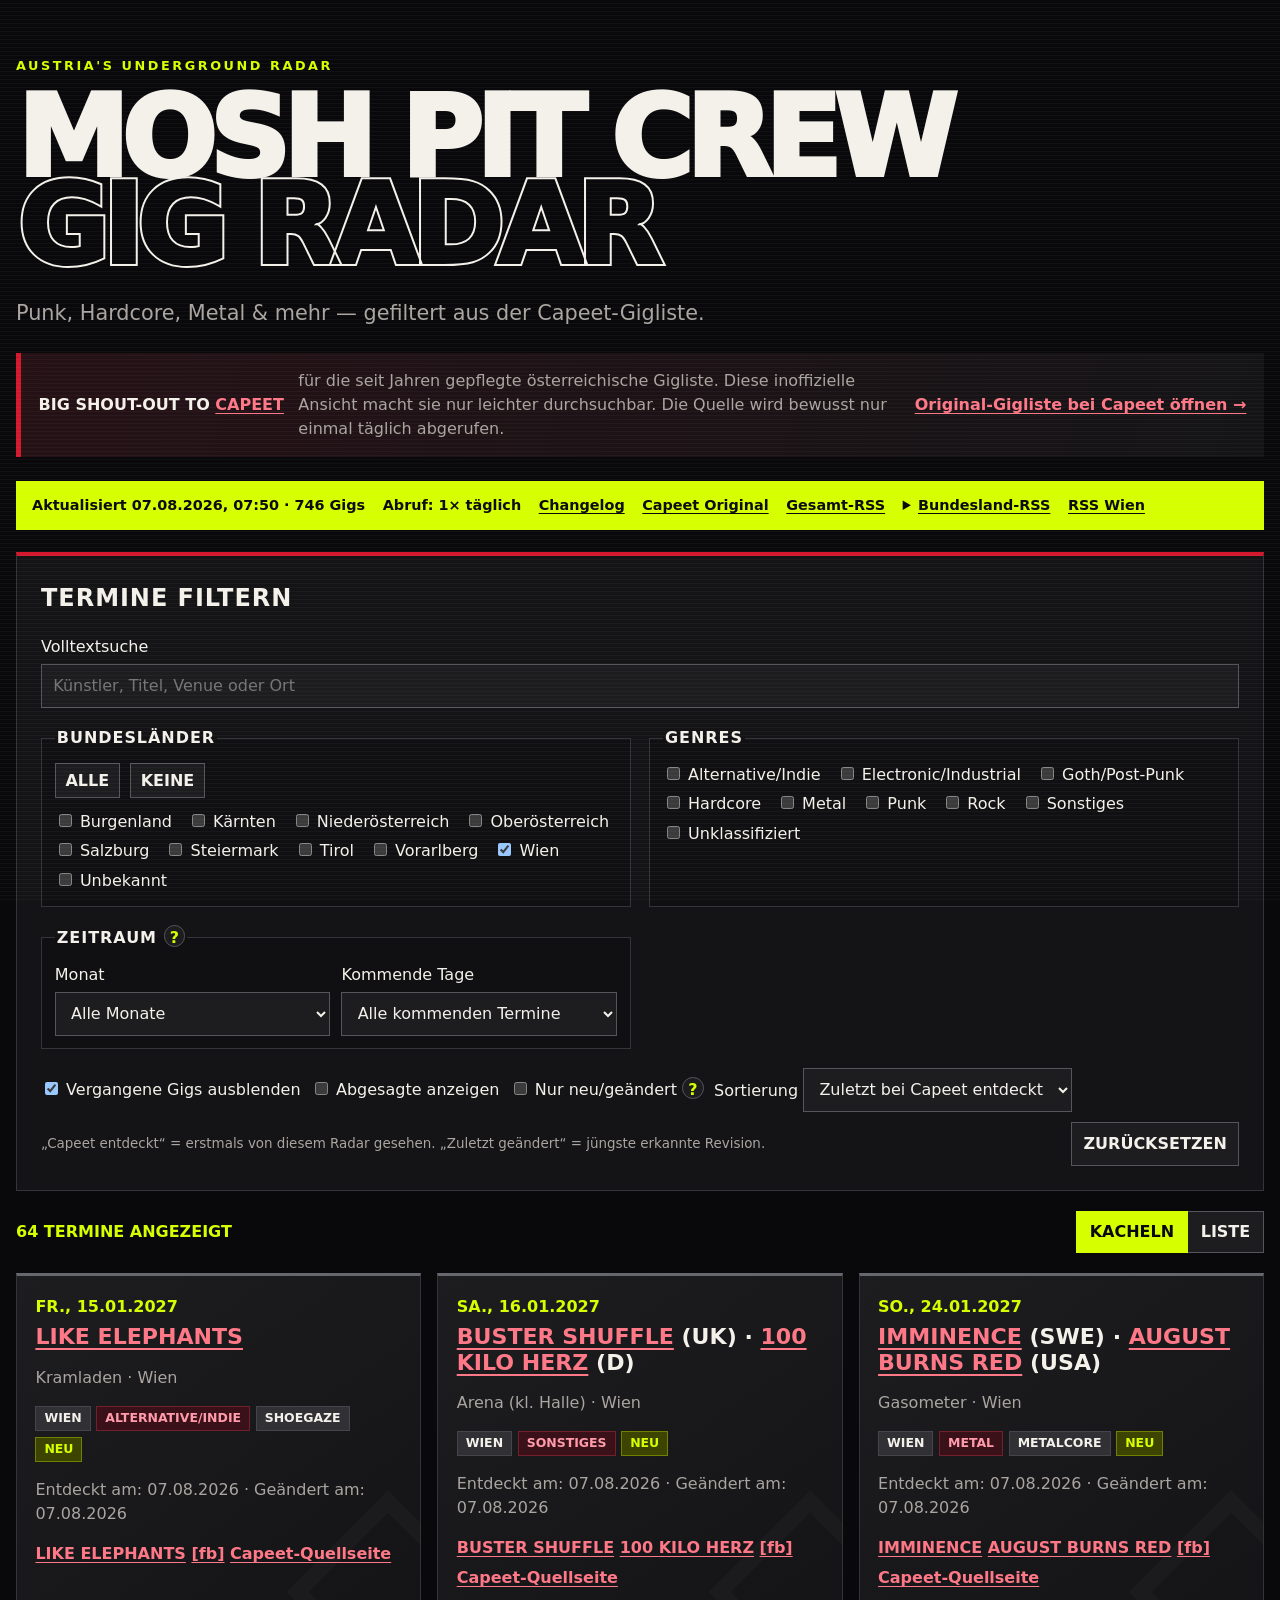
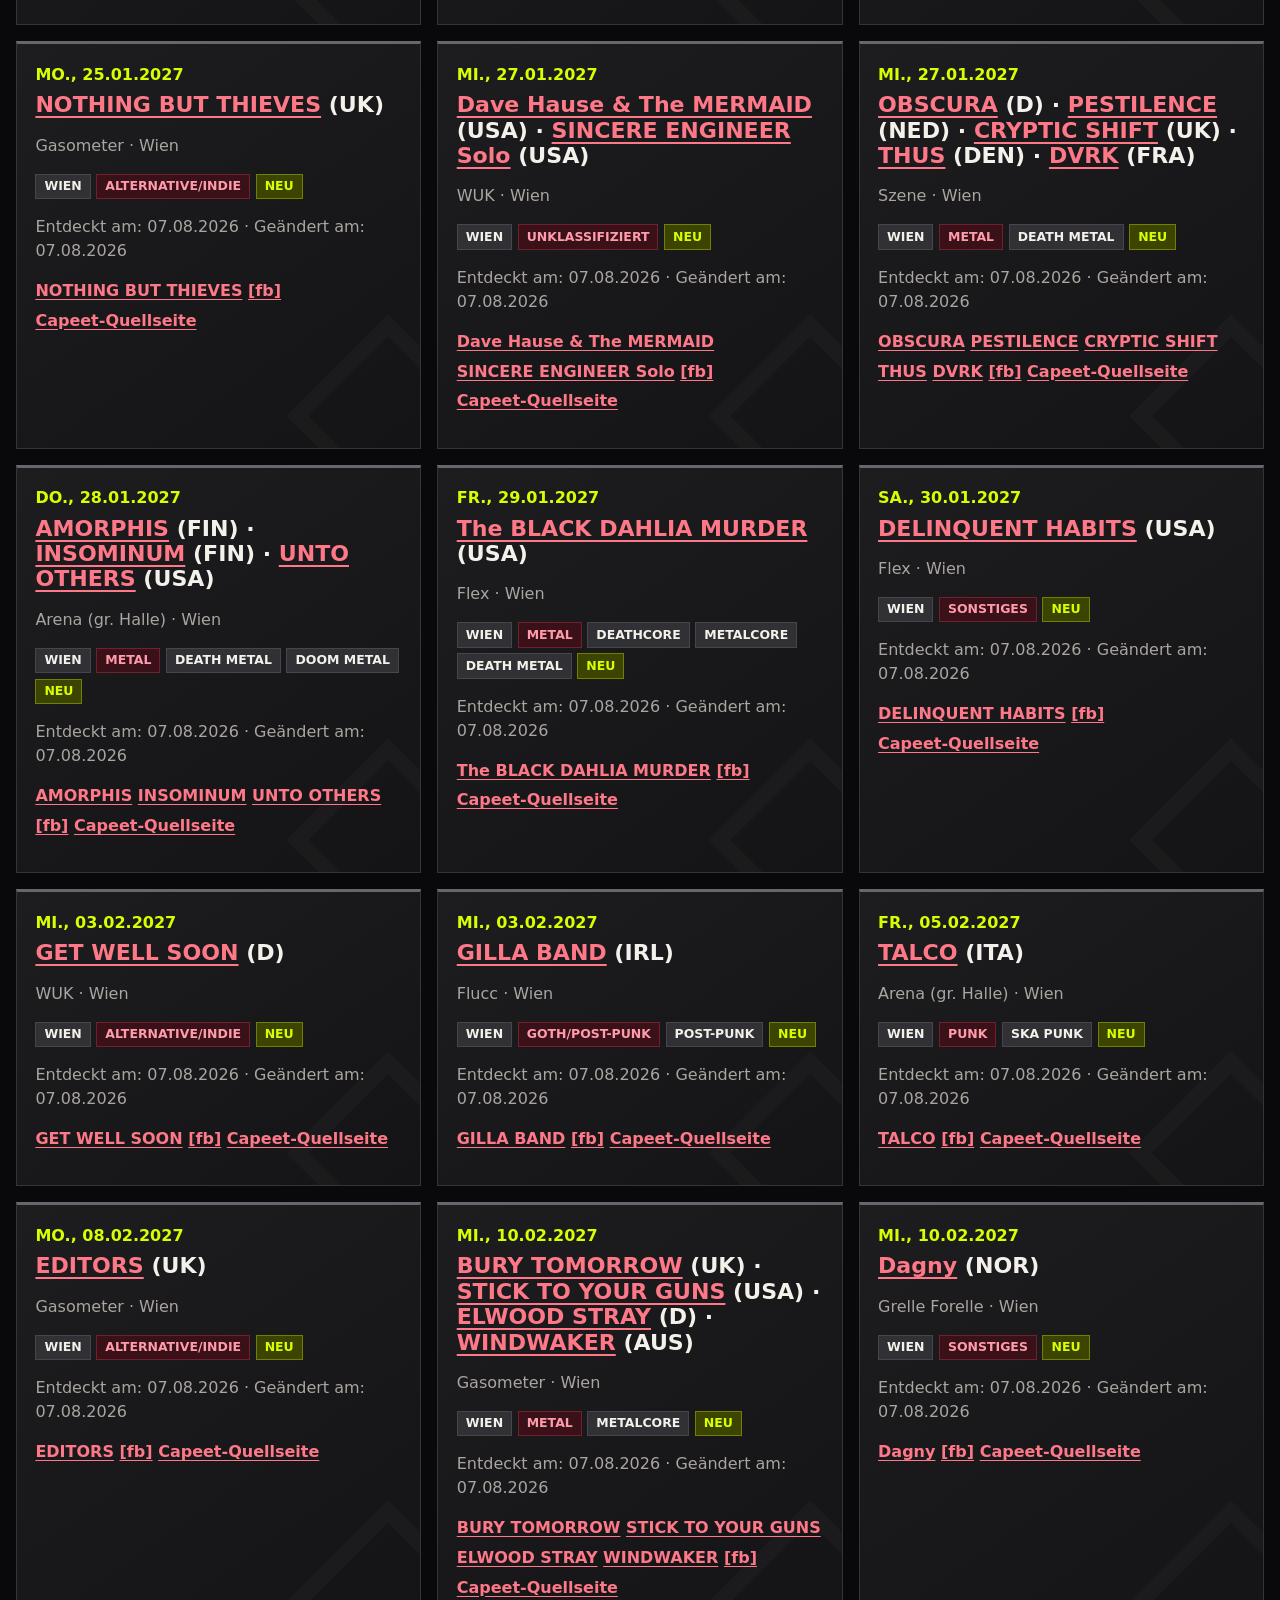
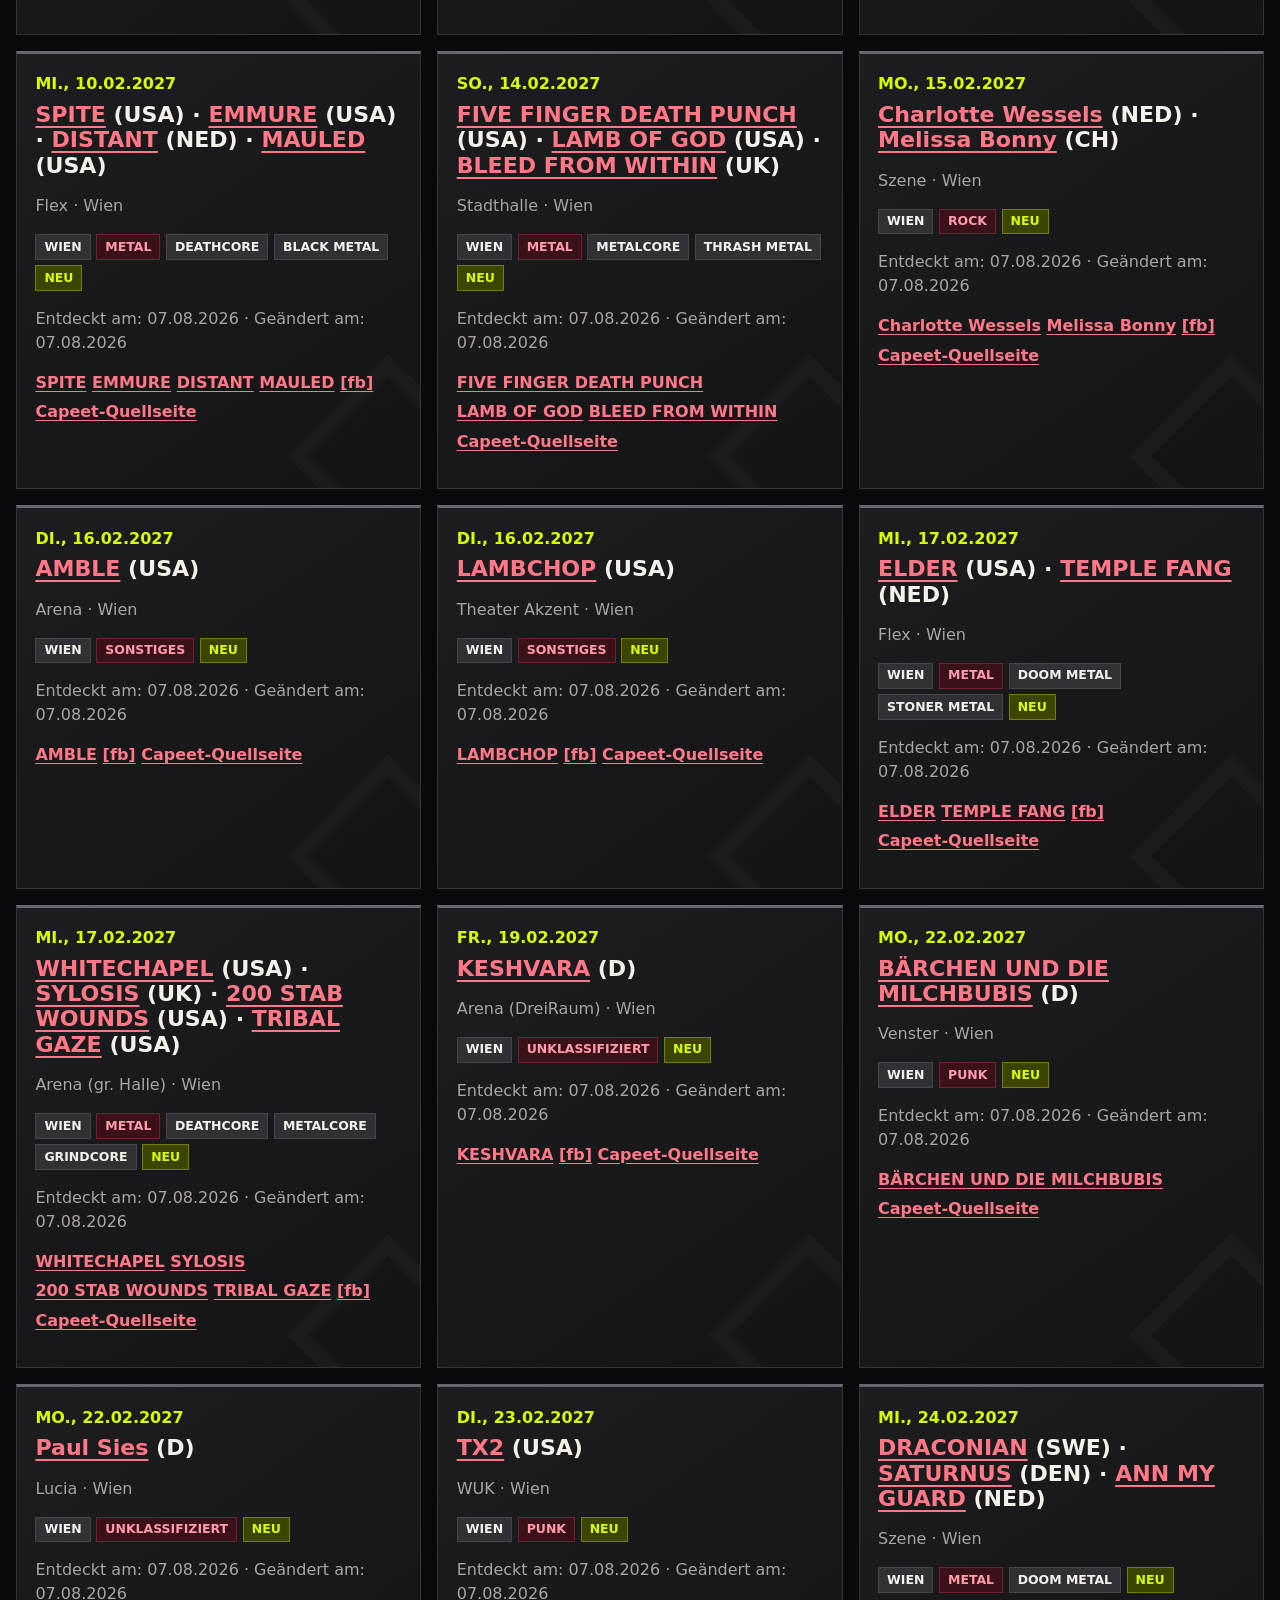
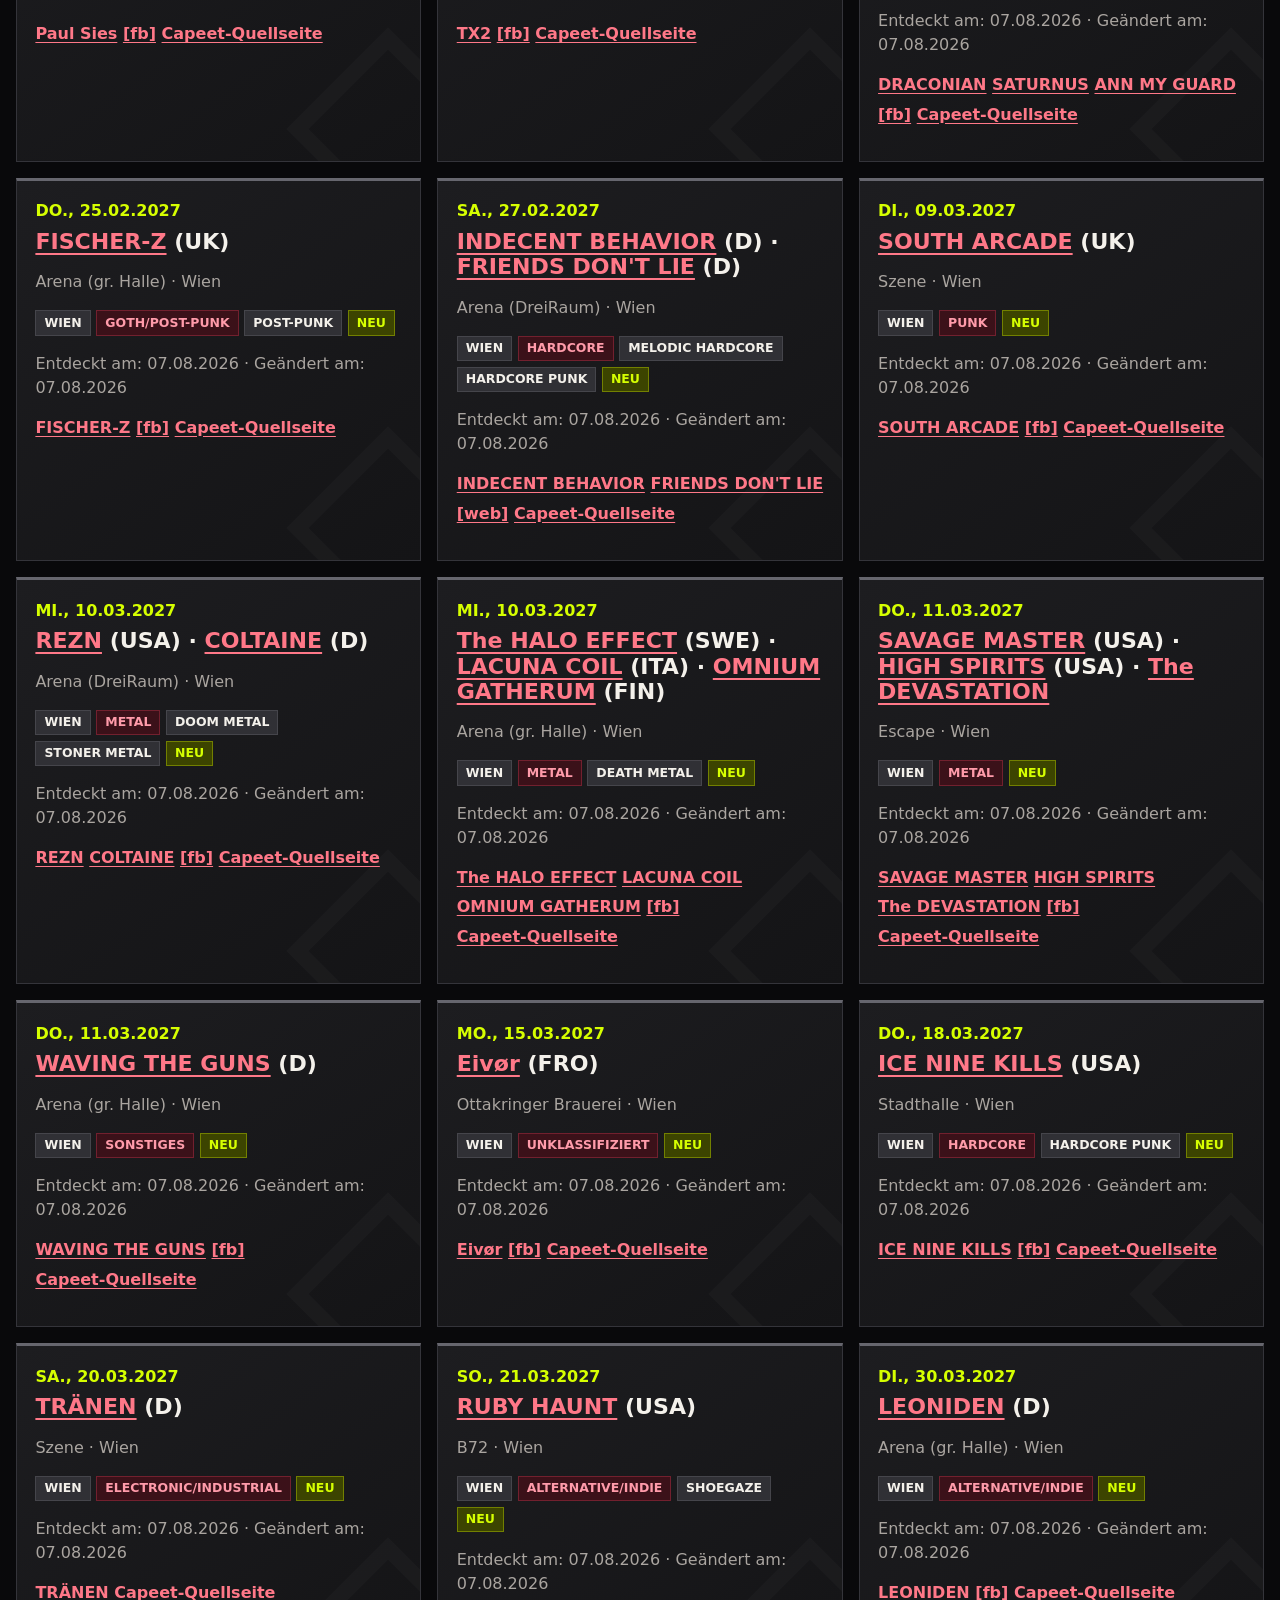
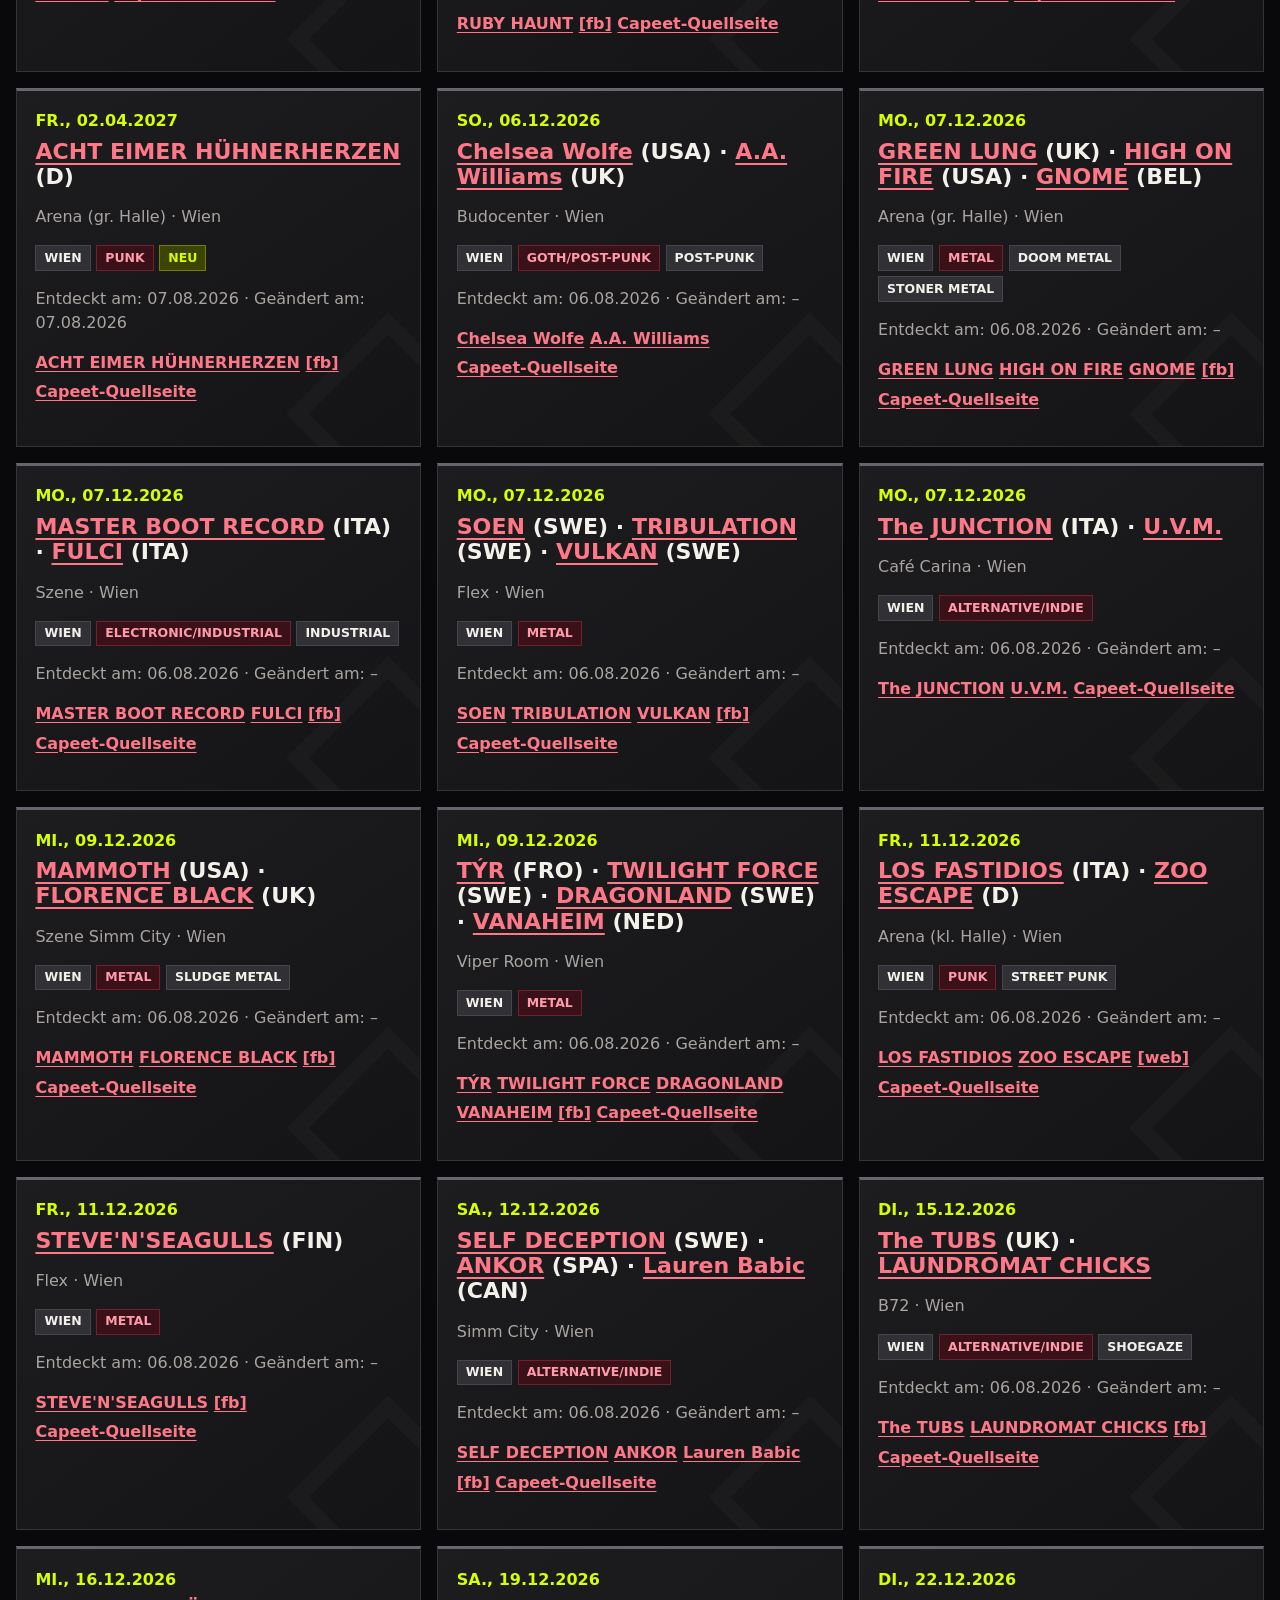
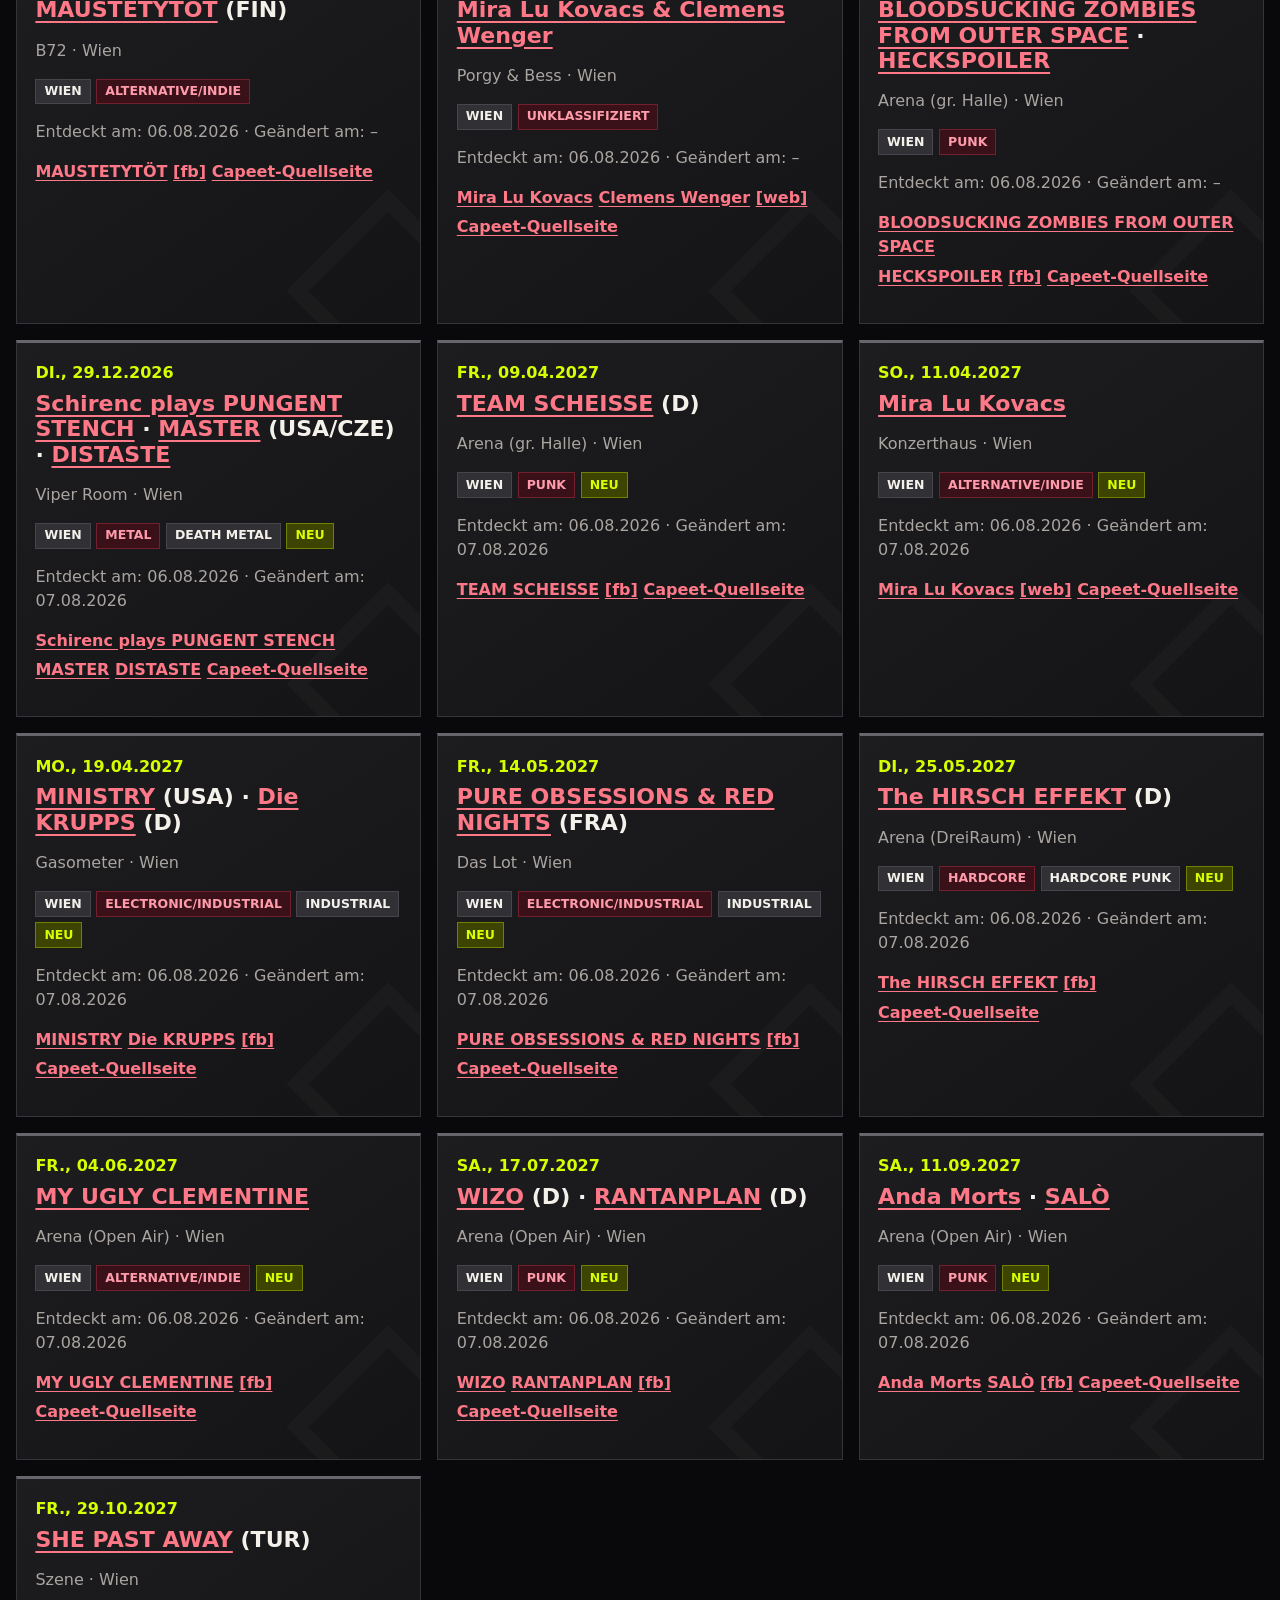
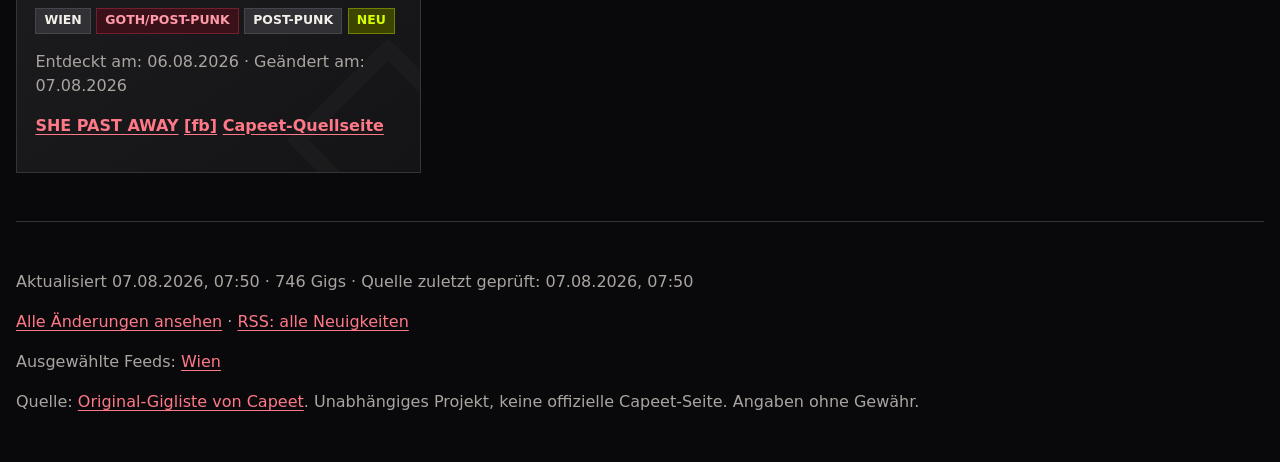
==== docs/index.html @ d4304c53 "fix: keep state RSS feeds visible" ====
<!doctype html>
<html lang="de"><head><meta charset="utf-8"><meta name="viewport" content="width=device-width,initial-scale=1">
<meta name="description" content="Aktuelle Capeet-Konzerte in Österreich, unabhängig aufbereitet und filterbar.">
<title>Mosh Pit Crew Gig Radar</title>
<link rel="alternate" type="application/rss+xml" title="Alle Neuigkeiten" href="feed.xml">
<link rel="stylesheet" href="assets/styles.css"><script src="assets/app.js" defer></script></head>
<body><a class="skip" href="#results">Zu den Ergebnissen</a>
<header class="hero"><p class="eyebrow">Austria's underground radar</p><h1>Mosh Pit Crew<br><span>Gig Radar</span></h1><p class="subtitle">Punk, Hardcore, Metal &amp; mehr — gefiltert aus der Capeet-Gigliste.</p>
<aside class="capeet-shout" aria-label="Danke an Capeet"><strong>Big shout-out to <a href="https://www.capeet.com/gigs_list.html" rel="noopener noreferrer">Capeet</a></strong><span>für die seit Jahren gepflegte österreichische Gigliste. Diese inoffizielle Ansicht macht sie nur leichter durchsuchbar. Die Quelle wird bewusst nur einmal täglich abgerufen.</span><a class="capeet-cta" href="https://www.capeet.com/gigs_list.html" rel="noopener noreferrer">Original-Gigliste bei Capeet öffnen →</a></aside>
<nav class="status-bar" aria-label="Datenstand und Feeds"><span id="header-metadata">Datenstand wird geladen …</span><span title="Die öffentliche Capeet-Seite wird einmal pro Tag abgefragt; zwischendurch bleibt der zuletzt erfolgreiche Stand online.">Abruf: 1× täglich</span><a href="changes.html">Changelog</a><a href="https://www.capeet.com/gigs_list.html" rel="noopener noreferrer">Capeet Original</a><a href="feed.xml">Gesamt-RSS</a><details class="feed-menu"><summary>Bundesland-RSS</summary><div><a href="feeds/neu-burgenland.xml">Burgenland</a><a href="feeds/neu-karnten.xml">Kärnten</a><a href="feeds/neu-niederosterreich.xml">Niederösterreich</a><a href="feeds/neu-oberosterreich.xml">Oberösterreich</a><a href="feeds/neu-salzburg.xml">Salzburg</a><a href="feeds/neu-steiermark.xml">Steiermark</a><a href="feeds/neu-tirol.xml">Tirol</a><a href="feeds/neu-vorarlberg.xml">Vorarlberg</a><a href="feeds/neu-wien.xml">Wien</a></div></details><span id="header-feeds" class="header-feeds" aria-label="RSS der ausgewählten Bundesländer"></span></nav></header>
<main><section class="controls" aria-labelledby="filter-heading"><h2 id="filter-heading">Termine filtern</h2>
<label class="search">Volltextsuche <input id="search" type="search" placeholder="Künstler, Titel, Venue oder Ort" autocomplete="off"></label>
<fieldset><legend>Bundesländer</legend><div class="quick"><button type="button" data-states="all">Alle</button><button type="button" data-states="none">Keine</button></div><div id="states" class="checks"></div></fieldset>
<fieldset><legend>Genres</legend><div id="genres" class="checks"></div></fieldset>
<fieldset class="time-filters"><legend>Zeitraum <button class="help" type="button" title="Monat und kommende Tage können kombiniert werden. Alle Monate beziehungsweise alle kommenden Termine deaktiviert den jeweiligen Teilfilter." aria-label="Hilfe zum Zeitraumfilter">?</button></legend><label>Monat <select id="month"><option value="">Alle Monate</option></select></label><label>Kommende Tage <select id="days"><option value="">Alle kommenden Termine</option><option value="7">7 Tage</option><option value="14">14 Tage</option><option value="30">30 Tage</option><option value="60">60 Tage</option><option value="90">90 Tage</option></select></label></fieldset>
<div class="options"><label><input id="past" type="checkbox" checked> Vergangene Gigs ausblenden</label><label><input id="cancelled" type="checkbox"> Abgesagte anzeigen</label><label><input id="changes" type="checkbox"> Nur neu/geändert <button class="help" type="button" title="Zeigt echte Neueinträge sowie Events, deren Line-up, Venue, Ort, Links oder Status später geändert wurden." aria-label="Erklärung zu neu und geändert">?</button></label>
<label>Sortierung <select id="sort" aria-describedby="sort-help"><option value="discovered-desc">Zuletzt bei Capeet entdeckt</option><option value="changed-desc">Zuletzt geändert</option><option value="date-asc">Konzertdatum aufsteigend</option><option value="date-desc">Konzertdatum absteigend</option></select></label><span id="sort-help" class="hint">„Capeet entdeckt“ = erstmals von diesem Radar gesehen. „Zuletzt geändert“ = jüngste erkannte Revision.</span><button id="reset" type="button">Zurücksetzen</button></div></section>
<div class="results-toolbar"><p id="count" class="count" role="status" aria-live="polite">Termine werden geladen …</p><div class="view-toggle" role="group" aria-label="Darstellung"><button type="button" data-view="grid" aria-pressed="true">Kacheln</button><button type="button" data-view="list" aria-pressed="false">Liste</button></div></div><section id="results" class="cards" aria-label="Konzerte"></section>
<noscript>Die filterbare Liste benötigt JavaScript. Änderungen stehen auch im <a href="feed.xml">RSS-Feed</a>.</noscript></main>
<footer><p id="metadata">Datenstand wird geladen …</p><p class="feeds"><a href="changes.html">Alle Änderungen ansehen</a> · <a href="feed.xml">RSS: alle Neuigkeiten</a></p><p id="selected-feeds" class="feeds" aria-label="RSS-Feeds der ausgewählten Bundesländer"></p>
<p>Quelle: <a href="https://www.capeet.com/gigs_list.html" rel="noopener noreferrer">Original-Gigliste von Capeet</a>. Unabhängiges Projekt, keine offizielle Capeet-Seite. Angaben ohne Gewähr.</p></footer></body></html>
---- docs/assets/styles.css ----
:root{--bg:#09090b;--surface:#141416;--raised:#1d1d20;--ink:#f4f1eb;--muted:#aaa5a0;--acid:#d6ff00;--blood:#d3182d;--line:#34343a;color-scheme:dark}*{box-sizing:border-box}html{background:var(--bg)}body{margin:0;background:radial-gradient(circle at 80% -10%,#351018 0,transparent 30rem),var(--bg);color:var(--ink);font:1rem/1.5 Inter,ui-sans-serif,system-ui,-apple-system,sans-serif}body:before{content:"";position:fixed;inset:0;pointer-events:none;opacity:.035;background-image:repeating-linear-gradient(0deg,#fff 0,#fff 1px,transparent 1px,transparent 4px)}header,main,footer{width:min(82rem,calc(100% - 2rem));margin:auto}.hero{padding:3.5rem 0 1.4rem}.hero.compact{padding-top:2.4rem}.eyebrow{margin:0;color:var(--acid);font-size:.8rem;font-weight:900;letter-spacing:.2em;text-transform:uppercase}.hero h1{font-size:clamp(3rem,9vw,7rem);line-height:.78;letter-spacing:-.065em;text-transform:uppercase;margin:.18em 0 .25em;font-weight:1000}.hero h1 span{color:transparent;-webkit-text-stroke:2px var(--ink)}.subtitle{max-width:48rem;font-size:clamp(1rem,2vw,1.3rem);color:var(--muted)}.capeet-shout{display:flex;gap:.9rem;align-items:center;margin:1.5rem 0;padding:1rem 1.1rem;background:linear-gradient(110deg,#251116,var(--surface));border-left:5px solid var(--blood)}.capeet-shout strong{white-space:nowrap;text-transform:uppercase}.capeet-shout span{color:var(--muted);flex:1}.capeet-cta{font-weight:900;white-space:nowrap}.status-bar{display:flex;flex-wrap:wrap;gap:.65rem 1.1rem;align-items:center;padding:.85rem 1rem;background:var(--acid);color:#0b0b0c;font-size:.9rem;font-weight:800}.status-bar a{color:#0b0b0c}.header-feeds{display:flex;flex-wrap:wrap;gap:.65rem}.feed-menu{position:relative}.feed-menu summary{cursor:pointer;text-decoration:underline;text-underline-offset:.18em}.feed-menu div{position:absolute;z-index:8;top:calc(100% + .55rem);right:0;display:grid;min-width:13rem;padding:.45rem;background:var(--surface);border:1px solid var(--line);box-shadow:0 .7rem 2rem #0008}.feed-menu:not([open]) div{display:none}.feed-menu div a{padding:.35rem .5rem;color:var(--ink);white-space:nowrap}.feed-menu div a:hover{background:var(--raised);color:var(--acid)}.skip{position:absolute;left:-9999px}.skip:focus{left:1rem;top:1rem;background:var(--acid);color:#000;padding:.7rem;z-index:9}.controls{background:var(--surface);border:1px solid var(--line);border-top:4px solid var(--blood);padding:clamp(1rem,2vw,1.5rem);display:grid;grid-template-columns:repeat(2,minmax(0,1fr));gap:1.15rem}.controls h2,.search,.options{grid-column:1/-1}.controls h2{text-transform:uppercase;letter-spacing:.04em;margin:0}.search{display:grid;gap:.3rem}.controls fieldset{min-width:0;margin:0;border:1px solid var(--line);background:#101012;padding:.8rem}.controls legend{font-weight:900;text-transform:uppercase;letter-spacing:.06em}.time-filters{display:grid;grid-template-columns:repeat(2,minmax(0,1fr));gap:.7rem}.time-filters label,.change-controls label{display:grid;gap:.3rem}.change-controls{grid-template-columns:repeat(3,minmax(0,1fr))}.controls input[type=search],.controls select,.controls button{min-height:2.75rem;font:inherit;border:1px solid #55555c;border-radius:0;background:var(--raised);color:var(--ink);padding:.55rem .7rem}.controls button{cursor:pointer;font-weight:900;text-transform:uppercase}.controls button:hover{border-color:var(--acid);color:var(--acid)}.checks{display:flex;flex-wrap:wrap;gap:.35rem 1rem}.checks label,.options label{white-space:nowrap}.quick,.options{display:flex;flex-wrap:wrap;align-items:center;gap:.65rem}.quick{margin-bottom:.7rem}.quick button{min-height:2.2rem;padding:.3rem .6rem}.help{display:inline-grid!important;place-items:center;min-height:1.35rem!important;width:1.35rem;height:1.35rem;padding:0!important;border-radius:50%!important;color:var(--acid)!important;font-size:.75rem}.hint{flex:1 1 20rem;color:var(--muted);font-size:.84rem}.results-toolbar{display:flex;align-items:center;justify-content:space-between;gap:1rem;margin:1.25rem 0}.count{font-weight:900;margin:0;color:var(--acid);text-transform:uppercase}.view-toggle{display:flex}.view-toggle button{border:1px solid #55555c;background:var(--raised);color:var(--ink);font:inherit;font-weight:900;padding:.5rem .8rem;cursor:pointer;text-transform:uppercase}.view-toggle button+button{border-left:0}.view-toggle button[aria-pressed=true]{background:var(--acid);border-color:var(--acid);color:#09090b}.cards{display:grid;grid-template-columns:repeat(auto-fit,minmax(min(100%,22rem),1fr));gap:1rem}.cards.list-view{grid-template-columns:1fr;gap:.5rem}.card{position:relative;overflow:hidden;background:linear-gradient(145deg,var(--raised),var(--surface));border:1px solid var(--line);border-top:3px solid #66666e;padding:1.15rem}.card:after{content:"";position:absolute;right:-2.5rem;bottom:-2.5rem;width:7rem;height:7rem;border:1rem solid rgba(255,255,255,.025);transform:rotate(45deg)}.list-view .card{display:grid;grid-template-columns:10rem minmax(14rem,1.5fr) minmax(12rem,1fr) minmax(12rem,auto);gap:.25rem 1rem;align-items:start;padding:.8rem 1rem}.list-view .card:after{display:none}.list-view .date{grid-column:1;grid-row:1/4}.list-view .card h2{grid-column:2;margin:0}.list-view .title{grid-column:2;margin:.15rem 0}.list-view .place{grid-column:3;grid-row:1/3;margin:0}.list-view .badges{grid-column:4;grid-row:1/3;margin:0}.list-view .source{grid-column:2/4;margin:.25rem 0 0;font-size:.82rem}.list-view .links{grid-column:4;margin:.25rem 0 0;justify-content:flex-end}.card.cancelled,.change-cancelled{border-top-color:var(--blood)}.date{margin:0;font-weight:900;color:var(--acid);text-transform:uppercase}.card h2,.card h3{position:relative;z-index:1;font-size:1.38rem;line-height:1.15;margin:.35rem 0}.title,.place,.source{position:relative;z-index:1;color:var(--muted)}.badges,.links{position:relative;z-index:1;display:flex;flex-wrap:wrap;gap:.35rem}.badge{background:#303035;border:1px solid #45454b;padding:.15rem .5rem;font-size:.78rem;font-weight:800;text-transform:uppercase}.badge:nth-child(2){background:#3b1119;border-color:#72202e;color:#ff9baa}.badge.alert{background:#5a101c;color:#ffd3d7}.badge.change,.change-kind{background:#3c4400;border-color:#728000;color:var(--acid)}.change-day{margin-top:2rem}.change-day>h2{font-size:1rem;color:var(--acid);text-transform:uppercase;letter-spacing:.08em;border-bottom:1px solid var(--line);padding-bottom:.45rem}.change-top{position:relative;z-index:1;color:var(--muted);font-size:.85rem}.change-details{position:relative;z-index:1;display:grid;grid-template-columns:minmax(7rem,auto) 1fr;gap:.3rem .8rem;border-top:1px solid var(--line);padding-top:.75rem}.change-details dt{font-weight:900}.change-details dd{margin:0;color:var(--muted);overflow-wrap:anywhere}.change-link{position:relative;z-index:1;font-size:.85rem}.change-new{border-top-color:var(--acid)}.change-unlisted{opacity:.82}a{color:#ff7888;text-underline-offset:.18em}.links a{font-weight:750}footer{border-top:1px solid var(--line);margin-top:3rem;padding:2rem 0;color:var(--muted)}:focus-visible{outline:3px solid var(--acid);outline-offset:3px}@media(max-width:1000px){.list-view .card{grid-template-columns:9rem minmax(12rem,1fr) minmax(11rem,1fr)}.list-view .badges{grid-column:3;grid-row:3}.list-view .source{grid-column:2}.list-view .links{grid-column:3}}@media(max-width:900px){.capeet-shout{align-items:flex-start;flex-direction:column}.capeet-cta{white-space:normal}}@media(max-width:760px){.hero{padding-top:2rem}.controls,.change-controls{grid-template-columns:1fr}.controls h2,.search,.options{grid-column:1}.time-filters{grid-template-columns:1fr}.status-bar,.options{align-items:flex-start;flex-direction:column}.feed-menu div{left:0;right:auto}.options select,.search input{width:100%}.list-view .card{grid-template-columns:7.5rem 1fr}.list-view .date{grid-column:1}.list-view .card h2,.list-view .title,.list-view .place,.list-view .badges,.list-view .source,.list-view .links{grid-column:2;grid-row:auto;justify-content:flex-start}}@media(max-width:520px){.results-toolbar{align-items:stretch;flex-direction:column}.view-toggle button{flex:1}}@media(max-width:420px){header,main,footer{width:min(100% - 1rem,82rem)}.hero h1{font-size:2.85rem}.controls{padding:.75rem}.checks{display:grid;grid-template-columns:repeat(2,minmax(0,1fr));gap:.5rem}.card{padding:.9rem}.list-view .card{display:block}.list-view .card>*{margin:.35rem 0}.change-details{grid-template-columns:1fr}.change-details dd{margin-bottom:.45rem}}@media(prefers-reduced-motion:reduce){*{scroll-behavior:auto!important}}
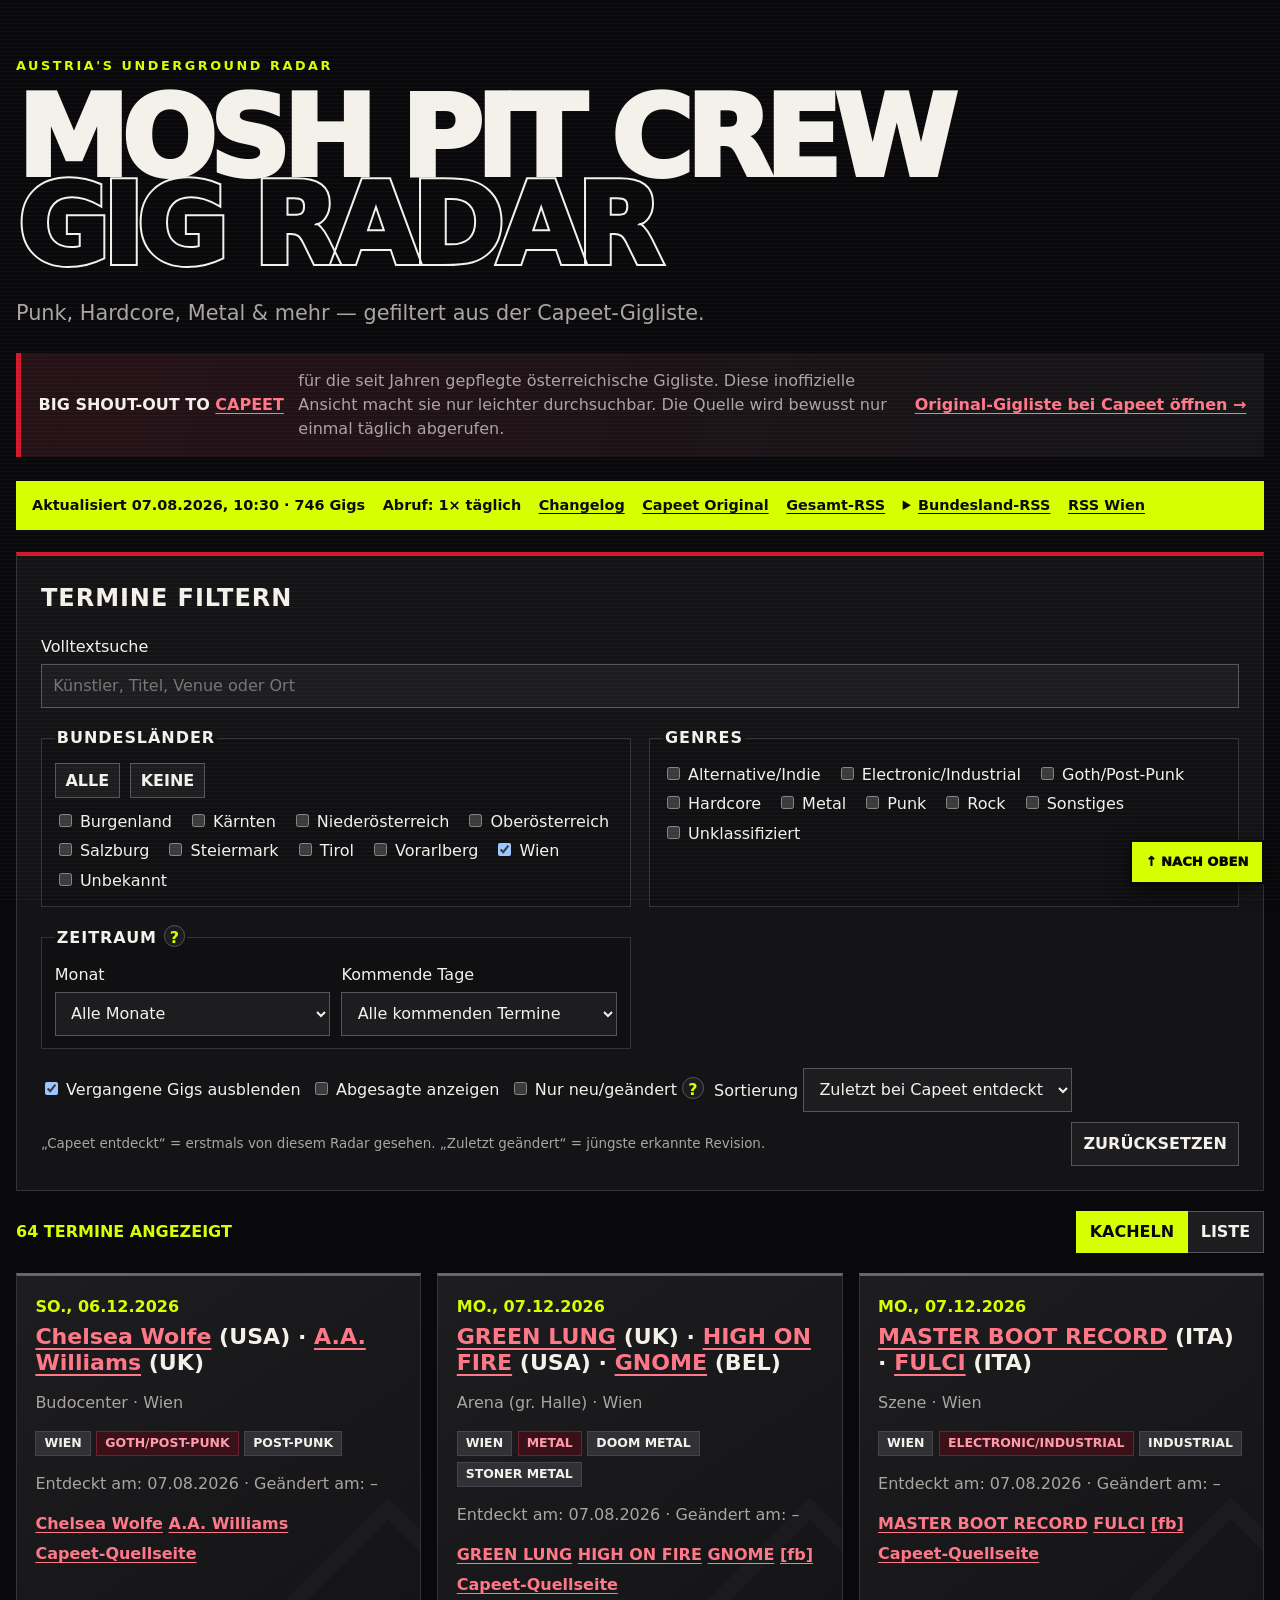
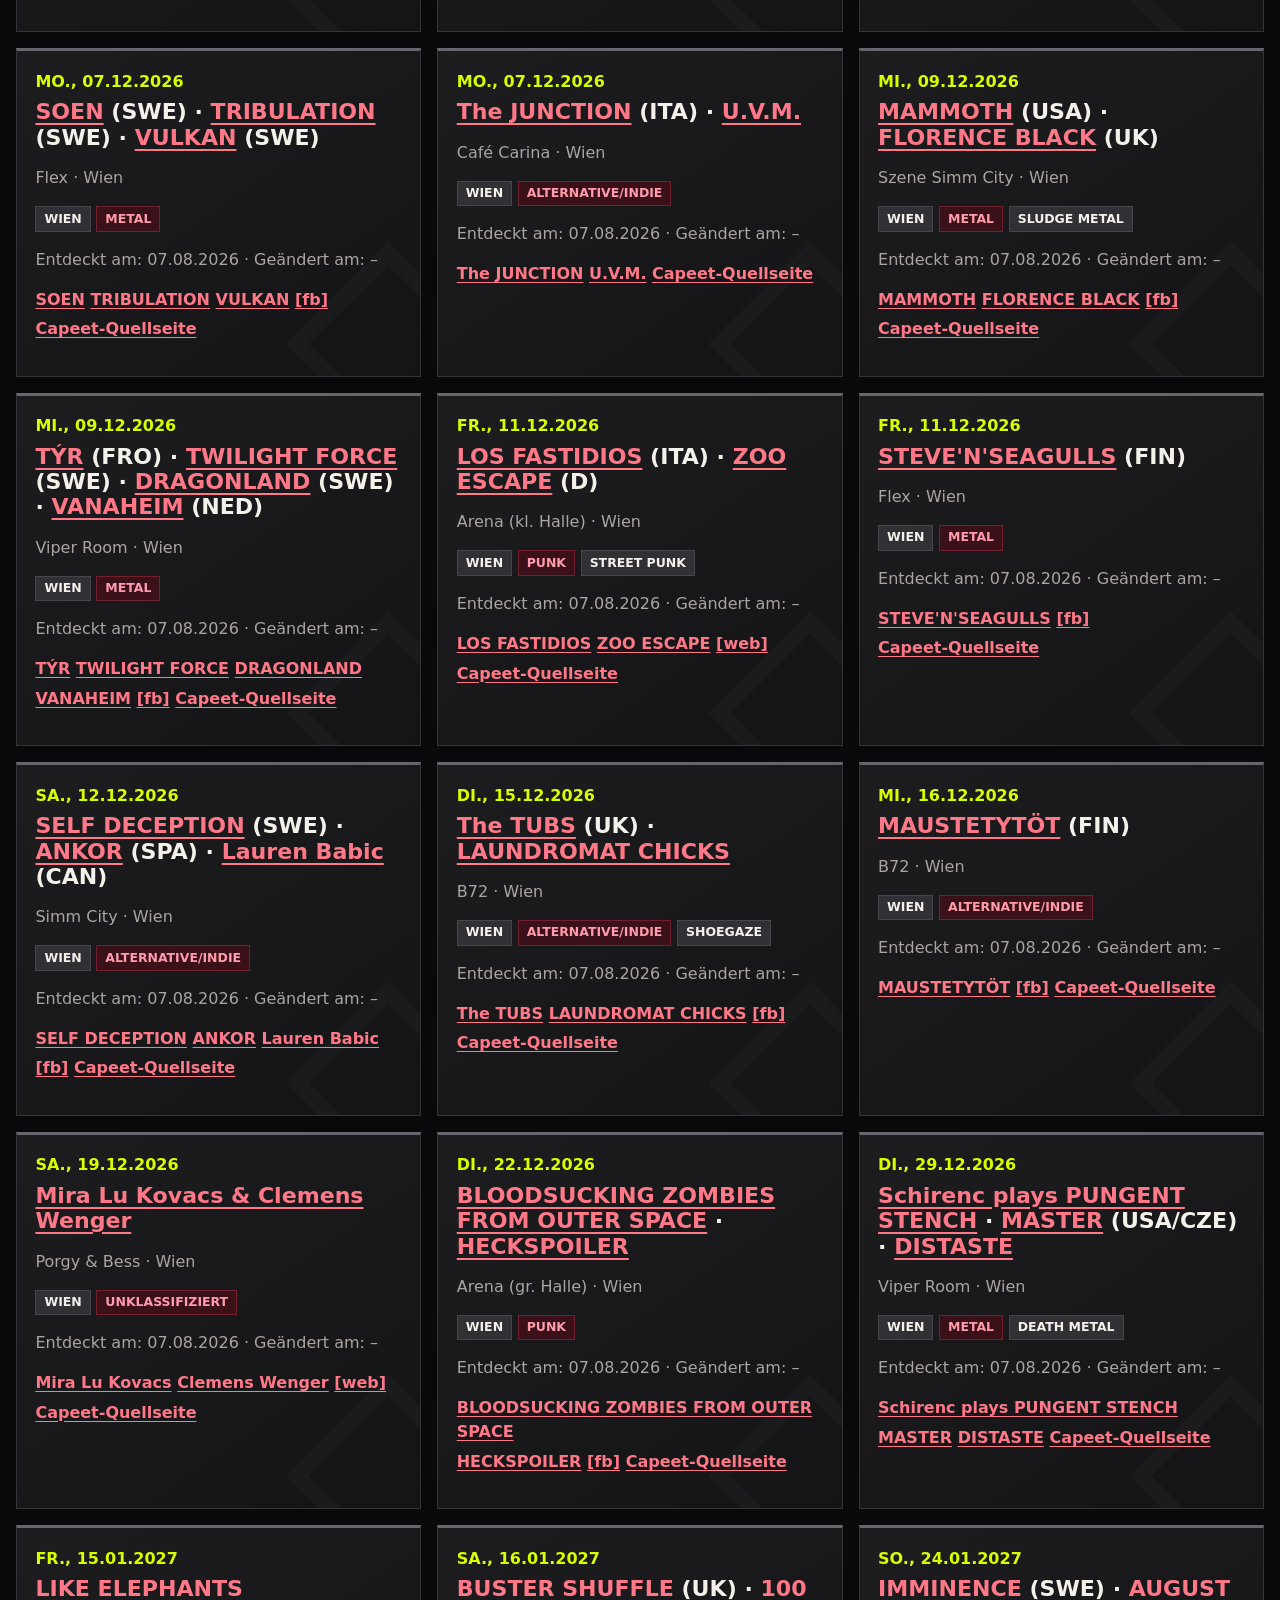
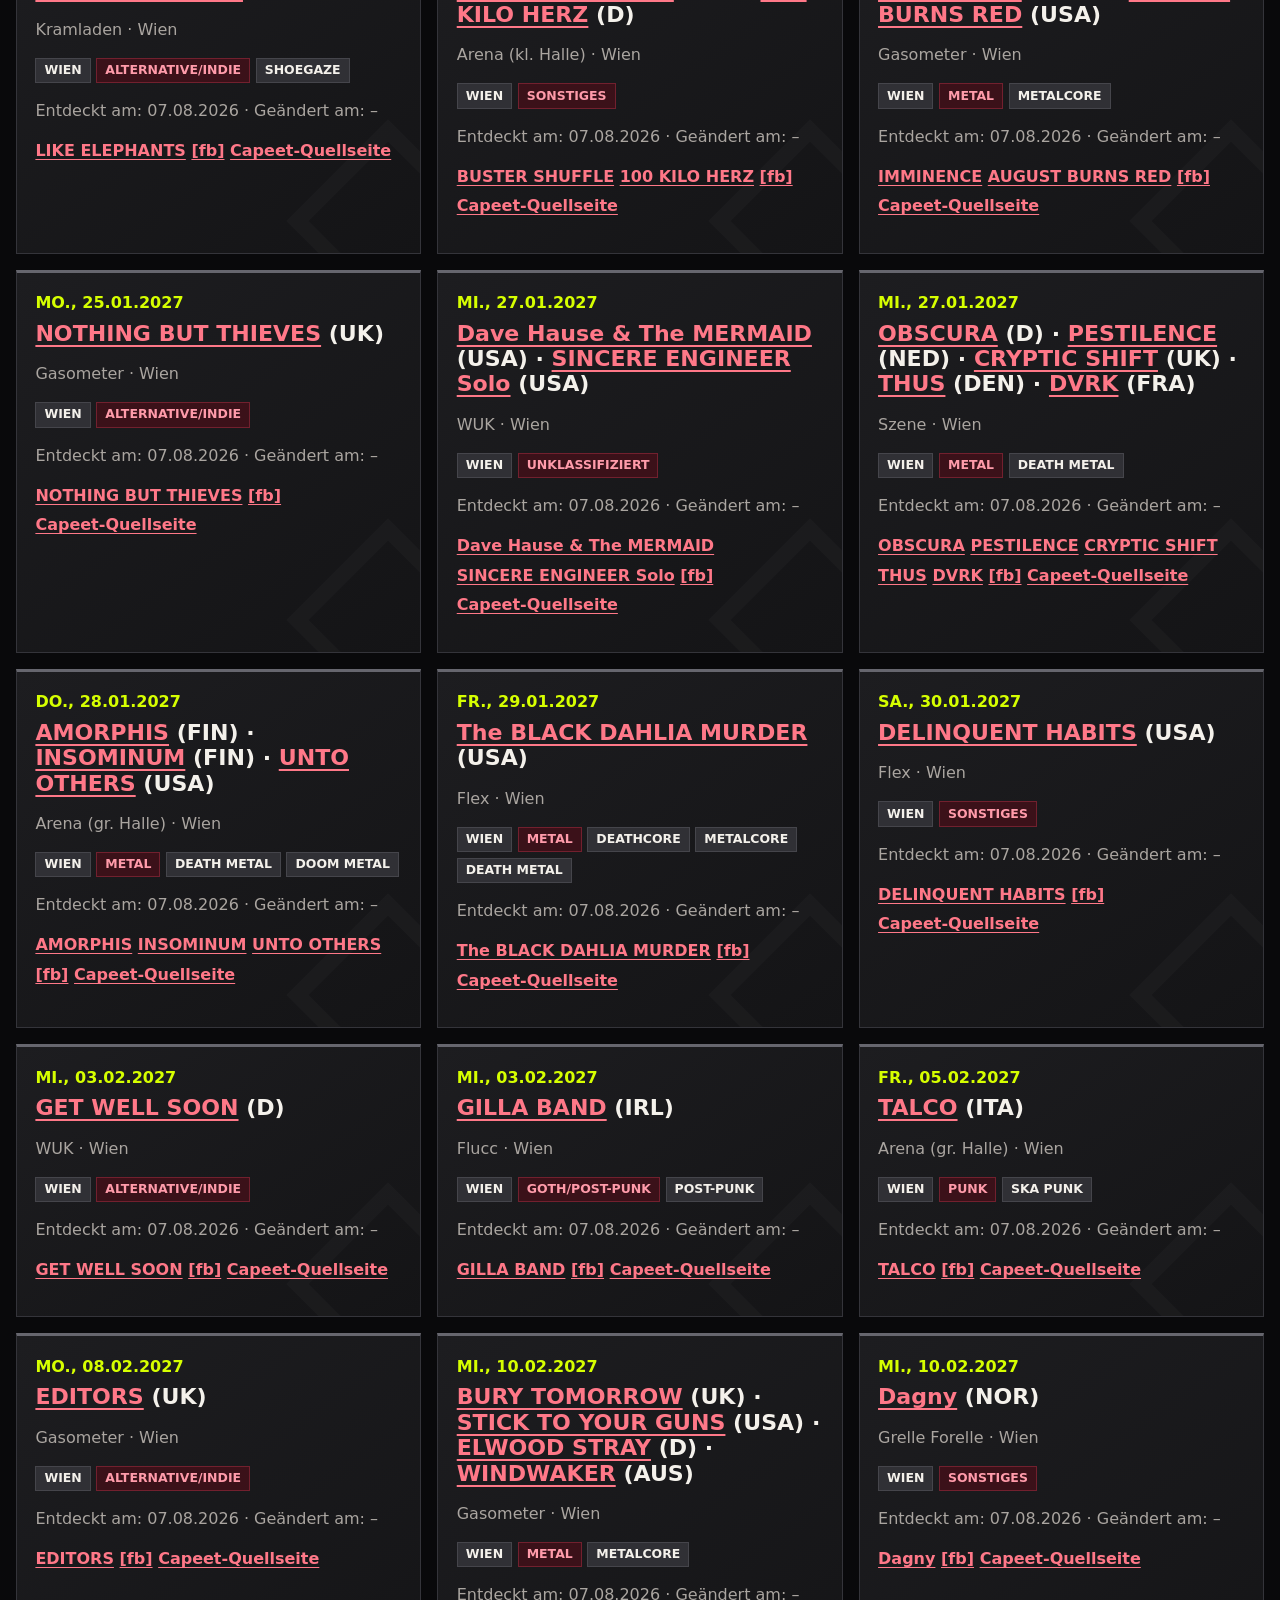
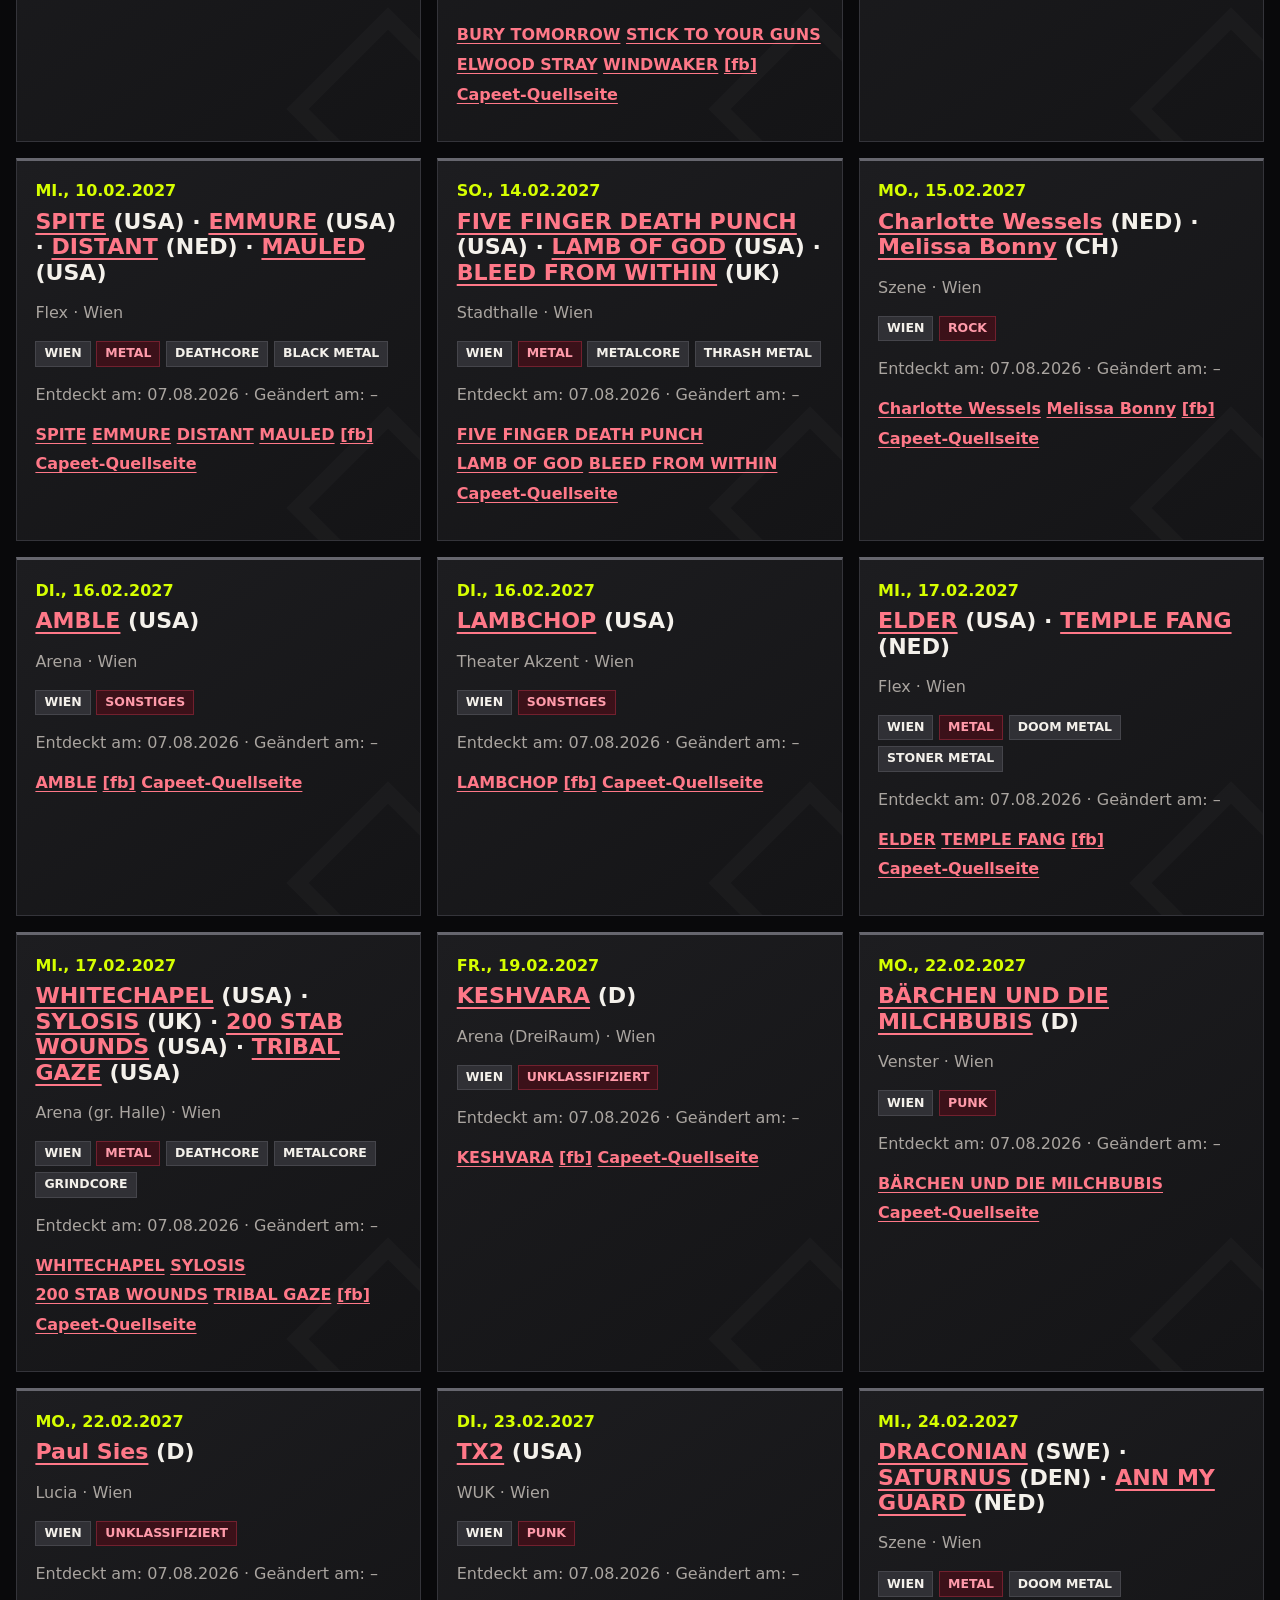
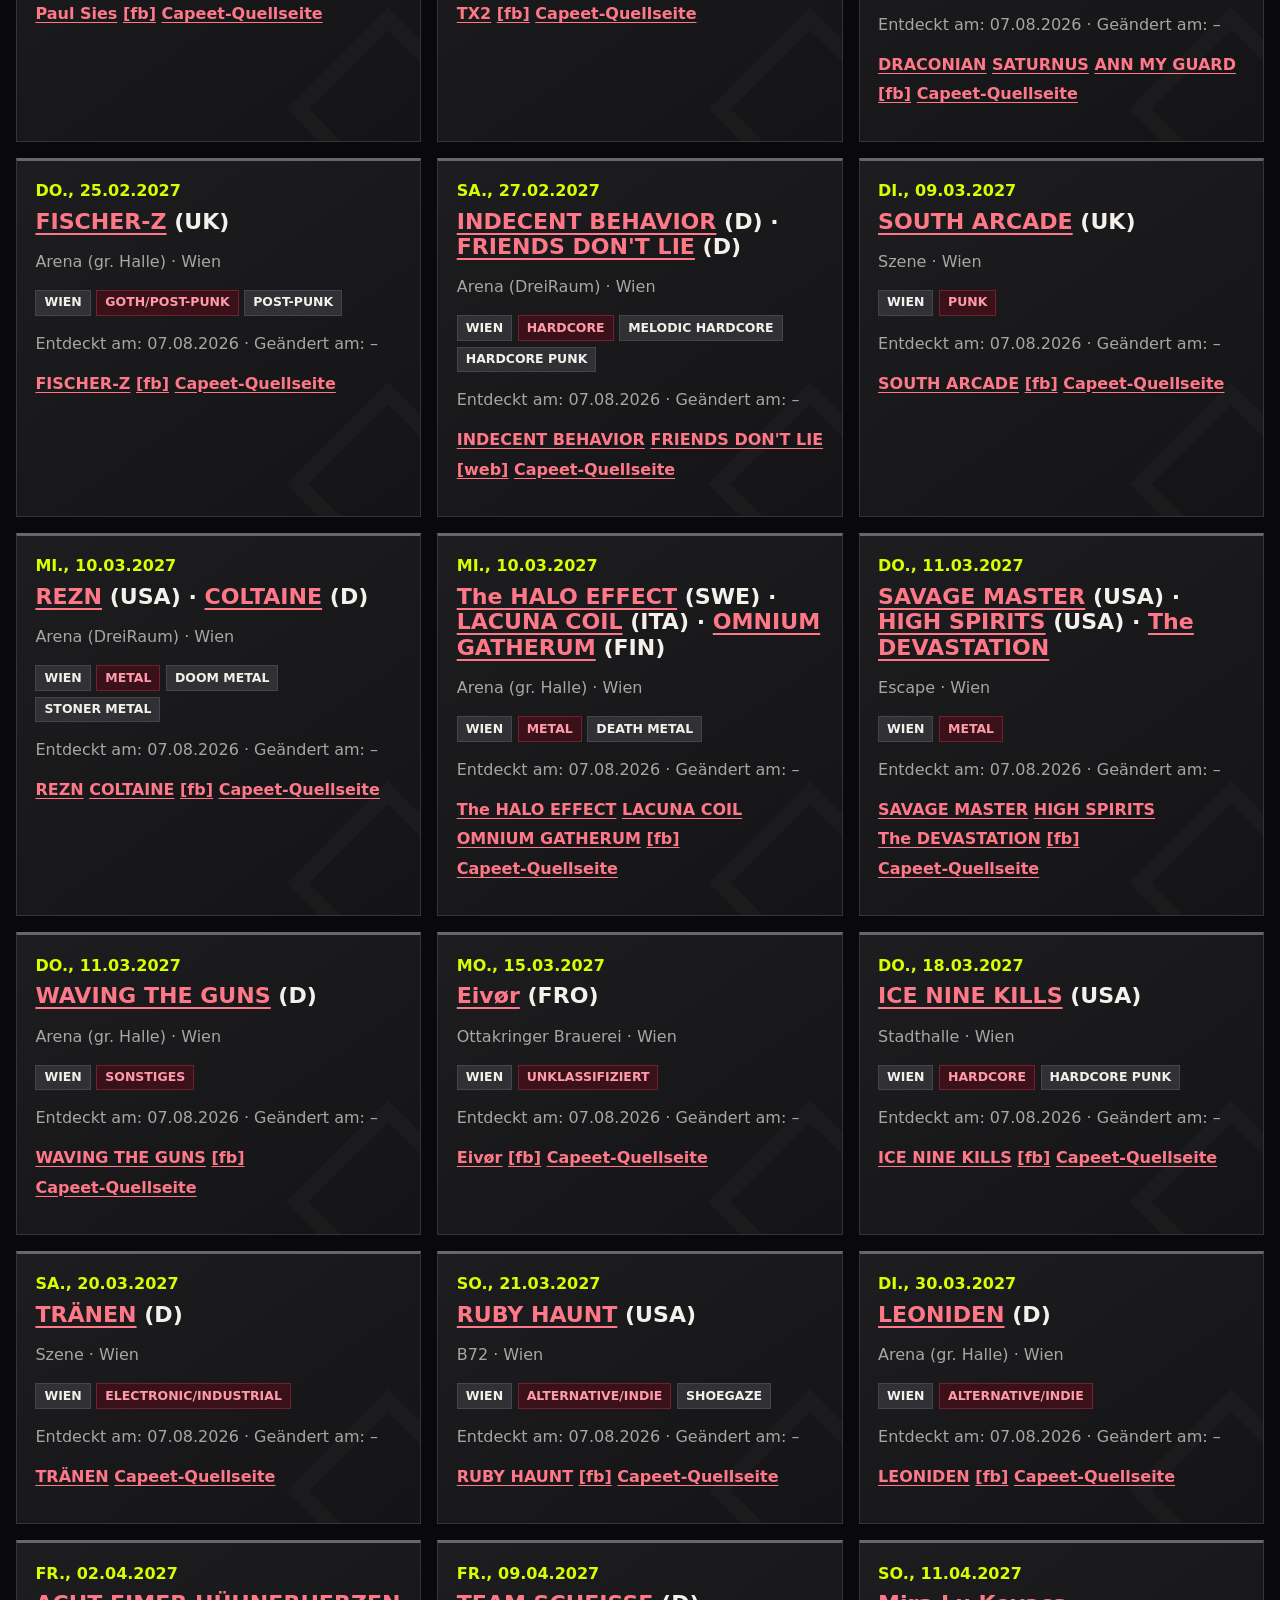
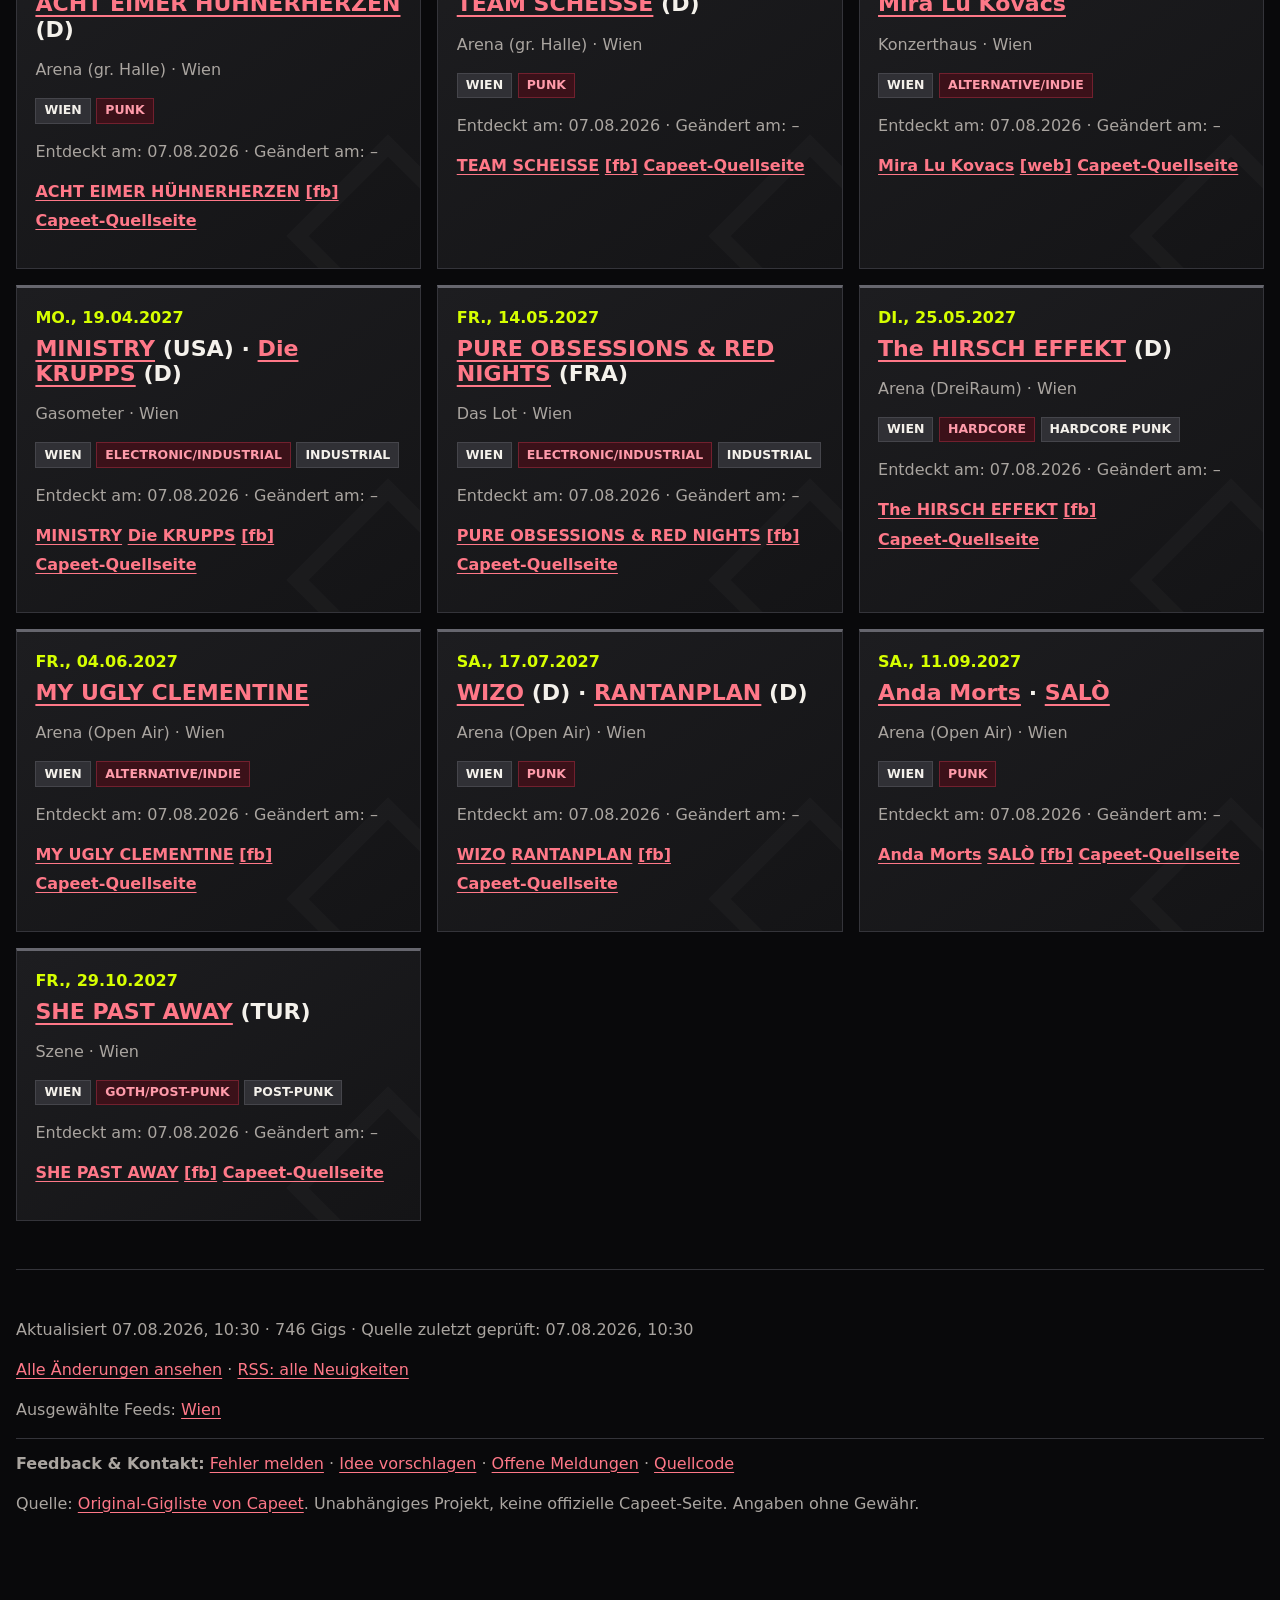
==== commit c6077429: "feat: add feedback links and back-to-top control" ====
--- a/docs/index.html
+++ b/docs/index.html
@@ -4,7 +4,7 @@
 <title>Mosh Pit Crew Gig Radar</title>
 <link rel="alternate" type="application/rss+xml" title="Alle Neuigkeiten" href="feed.xml">
 <link rel="stylesheet" href="assets/styles.css"><script src="assets/app.js" defer></script></head>
-<body><a class="skip" href="#results">Zu den Ergebnissen</a>
+<body id="top"><a class="skip" href="#results">Zu den Ergebnissen</a>
 <header class="hero"><p class="eyebrow">Austria's underground radar</p><h1>Mosh Pit Crew<br><span>Gig Radar</span></h1><p class="subtitle">Punk, Hardcore, Metal &amp; mehr — gefiltert aus der Capeet-Gigliste.</p>
 <aside class="capeet-shout" aria-label="Danke an Capeet"><strong>Big shout-out to <a href="https://www.capeet.com/gigs_list.html" rel="noopener noreferrer">Capeet</a></strong><span>für die seit Jahren gepflegte österreichische Gigliste. Diese inoffizielle Ansicht macht sie nur leichter durchsuchbar. Die Quelle wird bewusst nur einmal täglich abgerufen.</span><a class="capeet-cta" href="https://www.capeet.com/gigs_list.html" rel="noopener noreferrer">Original-Gigliste bei Capeet öffnen →</a></aside>
 <nav class="status-bar" aria-label="Datenstand und Feeds"><span id="header-metadata">Datenstand wird geladen …</span><span title="Die öffentliche Capeet-Seite wird einmal pro Tag abgefragt; zwischendurch bleibt der zuletzt erfolgreiche Stand online.">Abruf: 1× täglich</span><a href="changes.html">Changelog</a><a href="https://www.capeet.com/gigs_list.html" rel="noopener noreferrer">Capeet Original</a><a href="feed.xml">Gesamt-RSS</a><details class="feed-menu"><summary>Bundesland-RSS</summary><div><a href="feeds/neu-burgenland.xml">Burgenland</a><a href="feeds/neu-karnten.xml">Kärnten</a><a href="feeds/neu-niederosterreich.xml">Niederösterreich</a><a href="feeds/neu-oberosterreich.xml">Oberösterreich</a><a href="feeds/neu-salzburg.xml">Salzburg</a><a href="feeds/neu-steiermark.xml">Steiermark</a><a href="feeds/neu-tirol.xml">Tirol</a><a href="feeds/neu-vorarlberg.xml">Vorarlberg</a><a href="feeds/neu-wien.xml">Wien</a></div></details><span id="header-feeds" class="header-feeds" aria-label="RSS der ausgewählten Bundesländer"></span></nav></header>
@@ -17,5 +17,6 @@
 <label>Sortierung <select id="sort" aria-describedby="sort-help"><option value="discovered-desc">Zuletzt bei Capeet entdeckt</option><option value="changed-desc">Zuletzt geändert</option><option value="date-asc">Konzertdatum aufsteigend</option><option value="date-desc">Konzertdatum absteigend</option></select></label><span id="sort-help" class="hint">„Capeet entdeckt“ = erstmals von diesem Radar gesehen. „Zuletzt geändert“ = jüngste erkannte Revision.</span><button id="reset" type="button">Zurücksetzen</button></div></section>
 <div class="results-toolbar"><p id="count" class="count" role="status" aria-live="polite">Termine werden geladen …</p><div class="view-toggle" role="group" aria-label="Darstellung"><button type="button" data-view="grid" aria-pressed="true">Kacheln</button><button type="button" data-view="list" aria-pressed="false">Liste</button></div></div><section id="results" class="cards" aria-label="Konzerte"></section>
 <noscript>Die filterbare Liste benötigt JavaScript. Änderungen stehen auch im <a href="feed.xml">RSS-Feed</a>.</noscript></main>
-<footer><p id="metadata">Datenstand wird geladen …</p><p class="feeds"><a href="changes.html">Alle Änderungen ansehen</a> · <a href="feed.xml">RSS: alle Neuigkeiten</a></p><p id="selected-feeds" class="feeds" aria-label="RSS-Feeds der ausgewählten Bundesländer"></p>
+<a class="back-top" href="#top" aria-label="Zurück zum Seitenanfang">↑ Nach oben</a><footer><p id="metadata">Datenstand wird geladen …</p><p class="feeds"><a href="changes.html">Alle Änderungen ansehen</a> · <a href="feed.xml">RSS: alle Neuigkeiten</a></p><p id="selected-feeds" class="feeds" aria-label="RSS-Feeds der ausgewählten Bundesländer"></p>
+<p class="contact-links"><strong>Feedback &amp; Kontakt:</strong> <a href="https://github.com/michaelnpunkt/capeet-gig-radar/issues/new?template=bug_report.yml">Fehler melden</a> · <a href="https://github.com/michaelnpunkt/capeet-gig-radar/issues/new?template=feature_request.yml">Idee vorschlagen</a> · <a href="https://github.com/michaelnpunkt/capeet-gig-radar/issues">Offene Meldungen</a> · <a href="https://github.com/michaelnpunkt/capeet-gig-radar">Quellcode</a></p>
 <p>Quelle: <a href="https://www.capeet.com/gigs_list.html" rel="noopener noreferrer">Original-Gigliste von Capeet</a>. Unabhängiges Projekt, keine offizielle Capeet-Seite. Angaben ohne Gewähr.</p></footer></body></html>
--- a/docs/assets/styles.css
+++ b/docs/assets/styles.css
@@ -1 +1 @@
-:root{--bg:#09090b;--surface:#141416;--raised:#1d1d20;--ink:#f4f1eb;--muted:#aaa5a0;--acid:#d6ff00;--blood:#d3182d;--line:#34343a;color-scheme:dark}*{box-sizing:border-box}html{background:var(--bg)}body{margin:0;background:radial-gradient(circle at 80% -10%,#351018 0,transparent 30rem),var(--bg);color:var(--ink);font:1rem/1.5 Inter,ui-sans-serif,system-ui,-apple-system,sans-serif}body:before{content:"";position:fixed;inset:0;pointer-events:none;opacity:.035;background-image:repeating-linear-gradient(0deg,#fff 0,#fff 1px,transparent 1px,transparent 4px)}header,main,footer{width:min(82rem,calc(100% - 2rem));margin:auto}.hero{padding:3.5rem 0 1.4rem}.hero.compact{padding-top:2.4rem}.eyebrow{margin:0;color:var(--acid);font-size:.8rem;font-weight:900;letter-spacing:.2em;text-transform:uppercase}.hero h1{font-size:clamp(3rem,9vw,7rem);line-height:.78;letter-spacing:-.065em;text-transform:uppercase;margin:.18em 0 .25em;font-weight:1000}.hero h1 span{color:transparent;-webkit-text-stroke:2px var(--ink)}.subtitle{max-width:48rem;font-size:clamp(1rem,2vw,1.3rem);color:var(--muted)}.capeet-shout{display:flex;gap:.9rem;align-items:center;margin:1.5rem 0;padding:1rem 1.1rem;background:linear-gradient(110deg,#251116,var(--surface));border-left:5px solid var(--blood)}.capeet-shout strong{white-space:nowrap;text-transform:uppercase}.capeet-shout span{color:var(--muted);flex:1}.capeet-cta{font-weight:900;white-space:nowrap}.status-bar{display:flex;flex-wrap:wrap;gap:.65rem 1.1rem;align-items:center;padding:.85rem 1rem;background:var(--acid);color:#0b0b0c;font-size:.9rem;font-weight:800}.status-bar a{color:#0b0b0c}.header-feeds{display:flex;flex-wrap:wrap;gap:.65rem}.feed-menu{position:relative}.feed-menu summary{cursor:pointer;text-decoration:underline;text-underline-offset:.18em}.feed-menu div{position:absolute;z-index:8;top:calc(100% + .55rem);right:0;display:grid;min-width:13rem;padding:.45rem;background:var(--surface);border:1px solid var(--line);box-shadow:0 .7rem 2rem #0008}.feed-menu:not([open]) div{display:none}.feed-menu div a{padding:.35rem .5rem;color:var(--ink);white-space:nowrap}.feed-menu div a:hover{background:var(--raised);color:var(--acid)}.skip{position:absolute;left:-9999px}.skip:focus{left:1rem;top:1rem;background:var(--acid);color:#000;padding:.7rem;z-index:9}.controls{background:var(--surface);border:1px solid var(--line);border-top:4px solid var(--blood);padding:clamp(1rem,2vw,1.5rem);display:grid;grid-template-columns:repeat(2,minmax(0,1fr));gap:1.15rem}.controls h2,.search,.options{grid-column:1/-1}.controls h2{text-transform:uppercase;letter-spacing:.04em;margin:0}.search{display:grid;gap:.3rem}.controls fieldset{min-width:0;margin:0;border:1px solid var(--line);background:#101012;padding:.8rem}.controls legend{font-weight:900;text-transform:uppercase;letter-spacing:.06em}.time-filters{display:grid;grid-template-columns:repeat(2,minmax(0,1fr));gap:.7rem}.time-filters label,.change-controls label{display:grid;gap:.3rem}.change-controls{grid-template-columns:repeat(3,minmax(0,1fr))}.controls input[type=search],.controls select,.controls button{min-height:2.75rem;font:inherit;border:1px solid #55555c;border-radius:0;background:var(--raised);color:var(--ink);padding:.55rem .7rem}.controls button{cursor:pointer;font-weight:900;text-transform:uppercase}.controls button:hover{border-color:var(--acid);color:var(--acid)}.checks{display:flex;flex-wrap:wrap;gap:.35rem 1rem}.checks label,.options label{white-space:nowrap}.quick,.options{display:flex;flex-wrap:wrap;align-items:center;gap:.65rem}.quick{margin-bottom:.7rem}.quick button{min-height:2.2rem;padding:.3rem .6rem}.help{display:inline-grid!important;place-items:center;min-height:1.35rem!important;width:1.35rem;height:1.35rem;padding:0!important;border-radius:50%!important;color:var(--acid)!important;font-size:.75rem}.hint{flex:1 1 20rem;color:var(--muted);font-size:.84rem}.results-toolbar{display:flex;align-items:center;justify-content:space-between;gap:1rem;margin:1.25rem 0}.count{font-weight:900;margin:0;color:var(--acid);text-transform:uppercase}.view-toggle{display:flex}.view-toggle button{border:1px solid #55555c;background:var(--raised);color:var(--ink);font:inherit;font-weight:900;padding:.5rem .8rem;cursor:pointer;text-transform:uppercase}.view-toggle button+button{border-left:0}.view-toggle button[aria-pressed=true]{background:var(--acid);border-color:var(--acid);color:#09090b}.cards{display:grid;grid-template-columns:repeat(auto-fit,minmax(min(100%,22rem),1fr));gap:1rem}.cards.list-view{grid-template-columns:1fr;gap:.5rem}.card{position:relative;overflow:hidden;background:linear-gradient(145deg,var(--raised),var(--surface));border:1px solid var(--line);border-top:3px solid #66666e;padding:1.15rem}.card:after{content:"";position:absolute;right:-2.5rem;bottom:-2.5rem;width:7rem;height:7rem;border:1rem solid rgba(255,255,255,.025);transform:rotate(45deg)}.list-view .card{display:grid;grid-template-columns:10rem minmax(14rem,1.5fr) minmax(12rem,1fr) minmax(12rem,auto);gap:.25rem 1rem;align-items:start;padding:.8rem 1rem}.list-view .card:after{display:none}.list-view .date{grid-column:1;grid-row:1/4}.list-view .card h2{grid-column:2;margin:0}.list-view .title{grid-column:2;margin:.15rem 0}.list-view .place{grid-column:3;grid-row:1/3;margin:0}.list-view .badges{grid-column:4;grid-row:1/3;margin:0}.list-view .source{grid-column:2/4;margin:.25rem 0 0;font-size:.82rem}.list-view .links{grid-column:4;margin:.25rem 0 0;justify-content:flex-end}.card.cancelled,.change-cancelled{border-top-color:var(--blood)}.date{margin:0;font-weight:900;color:var(--acid);text-transform:uppercase}.card h2,.card h3{position:relative;z-index:1;font-size:1.38rem;line-height:1.15;margin:.35rem 0}.title,.place,.source{position:relative;z-index:1;color:var(--muted)}.badges,.links{position:relative;z-index:1;display:flex;flex-wrap:wrap;gap:.35rem}.badge{background:#303035;border:1px solid #45454b;padding:.15rem .5rem;font-size:.78rem;font-weight:800;text-transform:uppercase}.badge:nth-child(2){background:#3b1119;border-color:#72202e;color:#ff9baa}.badge.alert{background:#5a101c;color:#ffd3d7}.badge.change,.change-kind{background:#3c4400;border-color:#728000;color:var(--acid)}.change-day{margin-top:2rem}.change-day>h2{font-size:1rem;color:var(--acid);text-transform:uppercase;letter-spacing:.08em;border-bottom:1px solid var(--line);padding-bottom:.45rem}.change-top{position:relative;z-index:1;color:var(--muted);font-size:.85rem}.change-details{position:relative;z-index:1;display:grid;grid-template-columns:minmax(7rem,auto) 1fr;gap:.3rem .8rem;border-top:1px solid var(--line);padding-top:.75rem}.change-details dt{font-weight:900}.change-details dd{margin:0;color:var(--muted);overflow-wrap:anywhere}.change-link{position:relative;z-index:1;font-size:.85rem}.change-new{border-top-color:var(--acid)}.change-unlisted{opacity:.82}a{color:#ff7888;text-underline-offset:.18em}.links a{font-weight:750}footer{border-top:1px solid var(--line);margin-top:3rem;padding:2rem 0;color:var(--muted)}:focus-visible{outline:3px solid var(--acid);outline-offset:3px}@media(max-width:1000px){.list-view .card{grid-template-columns:9rem minmax(12rem,1fr) minmax(11rem,1fr)}.list-view .badges{grid-column:3;grid-row:3}.list-view .source{grid-column:2}.list-view .links{grid-column:3}}@media(max-width:900px){.capeet-shout{align-items:flex-start;flex-direction:column}.capeet-cta{white-space:normal}}@media(max-width:760px){.hero{padding-top:2rem}.controls,.change-controls{grid-template-columns:1fr}.controls h2,.search,.options{grid-column:1}.time-filters{grid-template-columns:1fr}.status-bar,.options{align-items:flex-start;flex-direction:column}.feed-menu div{left:0;right:auto}.options select,.search input{width:100%}.list-view .card{grid-template-columns:7.5rem 1fr}.list-view .date{grid-column:1}.list-view .card h2,.list-view .title,.list-view .place,.list-view .badges,.list-view .source,.list-view .links{grid-column:2;grid-row:auto;justify-content:flex-start}}@media(max-width:520px){.results-toolbar{align-items:stretch;flex-direction:column}.view-toggle button{flex:1}}@media(max-width:420px){header,main,footer{width:min(100% - 1rem,82rem)}.hero h1{font-size:2.85rem}.controls{padding:.75rem}.checks{display:grid;grid-template-columns:repeat(2,minmax(0,1fr));gap:.5rem}.card{padding:.9rem}.list-view .card{display:block}.list-view .card>*{margin:.35rem 0}.change-details{grid-template-columns:1fr}.change-details dd{margin-bottom:.45rem}}@media(prefers-reduced-motion:reduce){*{scroll-behavior:auto!important}}+:root{--bg:#09090b;--surface:#141416;--raised:#1d1d20;--ink:#f4f1eb;--muted:#aaa5a0;--acid:#d6ff00;--blood:#d3182d;--line:#34343a;color-scheme:dark;scroll-behavior:smooth;scroll-padding-top:1rem}*{box-sizing:border-box}html{background:var(--bg)}body{margin:0;background:radial-gradient(circle at 80% -10%,#351018 0,transparent 30rem),var(--bg);color:var(--ink);font:1rem/1.5 Inter,ui-sans-serif,system-ui,-apple-system,sans-serif}body:before{content:"";position:fixed;inset:0;pointer-events:none;opacity:.035;background-image:repeating-linear-gradient(0deg,#fff 0,#fff 1px,transparent 1px,transparent 4px)}header,main,footer{width:min(82rem,calc(100% - 2rem));margin:auto}.hero{padding:3.5rem 0 1.4rem}.hero.compact{padding-top:2.4rem}.eyebrow{margin:0;color:var(--acid);font-size:.8rem;font-weight:900;letter-spacing:.2em;text-transform:uppercase}.hero h1{font-size:clamp(3rem,9vw,7rem);line-height:.78;letter-spacing:-.065em;text-transform:uppercase;margin:.18em 0 .25em;font-weight:1000}.hero h1 span{color:transparent;-webkit-text-stroke:2px var(--ink)}.subtitle{max-width:48rem;font-size:clamp(1rem,2vw,1.3rem);color:var(--muted)}.capeet-shout{display:flex;gap:.9rem;align-items:center;margin:1.5rem 0;padding:1rem 1.1rem;background:linear-gradient(110deg,#251116,var(--surface));border-left:5px solid var(--blood)}.capeet-shout strong{white-space:nowrap;text-transform:uppercase}.capeet-shout span{color:var(--muted);flex:1}.capeet-cta{font-weight:900;white-space:nowrap}.status-bar{display:flex;flex-wrap:wrap;gap:.65rem 1.1rem;align-items:center;padding:.85rem 1rem;background:var(--acid);color:#0b0b0c;font-size:.9rem;font-weight:800}.status-bar a{color:#0b0b0c}.header-feeds{display:flex;flex-wrap:wrap;gap:.65rem}.feed-menu{position:relative}.feed-menu summary{cursor:pointer;text-decoration:underline;text-underline-offset:.18em}.feed-menu div{position:absolute;z-index:8;top:calc(100% + .55rem);right:0;display:grid;min-width:13rem;padding:.45rem;background:var(--surface);border:1px solid var(--line);box-shadow:0 .7rem 2rem #0008}.feed-menu:not([open]) div{display:none}.feed-menu div a{padding:.35rem .5rem;color:var(--ink);white-space:nowrap}.feed-menu div a:hover{background:var(--raised);color:var(--acid)}.skip{position:absolute;left:-9999px}.skip:focus{left:1rem;top:1rem;background:var(--acid);color:#000;padding:.7rem;z-index:9}.controls{background:var(--surface);border:1px solid var(--line);border-top:4px solid var(--blood);padding:clamp(1rem,2vw,1.5rem);display:grid;grid-template-columns:repeat(2,minmax(0,1fr));gap:1.15rem}.controls h2,.search,.options{grid-column:1/-1}.controls h2{text-transform:uppercase;letter-spacing:.04em;margin:0}.search{display:grid;gap:.3rem}.controls fieldset{min-width:0;margin:0;border:1px solid var(--line);background:#101012;padding:.8rem}.controls legend{font-weight:900;text-transform:uppercase;letter-spacing:.06em}.time-filters{display:grid;grid-template-columns:repeat(2,minmax(0,1fr));gap:.7rem}.time-filters label,.change-controls label{display:grid;gap:.3rem}.change-controls{grid-template-columns:repeat(3,minmax(0,1fr))}.controls input[type=search],.controls select,.controls button{min-height:2.75rem;font:inherit;border:1px solid #55555c;border-radius:0;background:var(--raised);color:var(--ink);padding:.55rem .7rem}.controls button{cursor:pointer;font-weight:900;text-transform:uppercase}.controls button:hover{border-color:var(--acid);color:var(--acid)}.checks{display:flex;flex-wrap:wrap;gap:.35rem 1rem}.checks label,.options label{white-space:nowrap}.quick,.options{display:flex;flex-wrap:wrap;align-items:center;gap:.65rem}.quick{margin-bottom:.7rem}.quick button{min-height:2.2rem;padding:.3rem .6rem}.help{display:inline-grid!important;place-items:center;min-height:1.35rem!important;width:1.35rem;height:1.35rem;padding:0!important;border-radius:50%!important;color:var(--acid)!important;font-size:.75rem}.hint{flex:1 1 20rem;color:var(--muted);font-size:.84rem}.results-toolbar{display:flex;align-items:center;justify-content:space-between;gap:1rem;margin:1.25rem 0}.count{font-weight:900;margin:0;color:var(--acid);text-transform:uppercase}.view-toggle{display:flex}.view-toggle button{border:1px solid #55555c;background:var(--raised);color:var(--ink);font:inherit;font-weight:900;padding:.5rem .8rem;cursor:pointer;text-transform:uppercase}.view-toggle button+button{border-left:0}.view-toggle button[aria-pressed=true]{background:var(--acid);border-color:var(--acid);color:#09090b}.cards{display:grid;grid-template-columns:repeat(auto-fit,minmax(min(100%,22rem),1fr));gap:1rem}.cards.list-view{grid-template-columns:1fr;gap:.5rem}.card{position:relative;overflow:hidden;background:linear-gradient(145deg,var(--raised),var(--surface));border:1px solid var(--line);border-top:3px solid #66666e;padding:1.15rem}.card:after{content:"";position:absolute;right:-2.5rem;bottom:-2.5rem;width:7rem;height:7rem;border:1rem solid rgba(255,255,255,.025);transform:rotate(45deg)}.list-view .card{display:grid;grid-template-columns:10rem minmax(14rem,1.5fr) minmax(12rem,1fr) minmax(12rem,auto);gap:.25rem 1rem;align-items:start;padding:.8rem 1rem}.list-view .card:after{display:none}.list-view .date{grid-column:1;grid-row:1/4}.list-view .card h2{grid-column:2;margin:0}.list-view .title{grid-column:2;margin:.15rem 0}.list-view .place{grid-column:3;grid-row:1/3;margin:0}.list-view .badges{grid-column:4;grid-row:1/3;margin:0}.list-view .source{grid-column:2/4;margin:.25rem 0 0;font-size:.82rem}.list-view .links{grid-column:4;margin:.25rem 0 0;justify-content:flex-end}.card.cancelled,.change-cancelled{border-top-color:var(--blood)}.date{margin:0;font-weight:900;color:var(--acid);text-transform:uppercase}.card h2,.card h3{position:relative;z-index:1;font-size:1.38rem;line-height:1.15;margin:.35rem 0}.title,.place,.source{position:relative;z-index:1;color:var(--muted)}.badges,.links{position:relative;z-index:1;display:flex;flex-wrap:wrap;gap:.35rem}.badge{background:#303035;border:1px solid #45454b;padding:.15rem .5rem;font-size:.78rem;font-weight:800;text-transform:uppercase}.badge:nth-child(2){background:#3b1119;border-color:#72202e;color:#ff9baa}.badge.alert{background:#5a101c;color:#ffd3d7}.badge.change,.change-kind{background:#3c4400;border-color:#728000;color:var(--acid)}.change-day{margin-top:2rem}.change-day>h2{font-size:1rem;color:var(--acid);text-transform:uppercase;letter-spacing:.08em;border-bottom:1px solid var(--line);padding-bottom:.45rem}.change-top{position:relative;z-index:1;color:var(--muted);font-size:.85rem}.change-details{position:relative;z-index:1;display:grid;grid-template-columns:minmax(7rem,auto) 1fr;gap:.3rem .8rem;border-top:1px solid var(--line);padding-top:.75rem}.change-details dt{font-weight:900}.change-details dd{margin:0;color:var(--muted);overflow-wrap:anywhere}.change-link{position:relative;z-index:1;font-size:.85rem}.change-new{border-top-color:var(--acid)}.change-unlisted{opacity:.82}.contact-links{padding-top:.8rem;border-top:1px solid var(--line)}.back-top{position:fixed;right:max(1rem,env(safe-area-inset-right));bottom:max(1rem,env(safe-area-inset-bottom));z-index:10;padding:.65rem .85rem;background:var(--acid);border:2px solid #09090b;color:#09090b;font-size:.82rem;font-weight:1000;text-decoration:none;text-transform:uppercase;box-shadow:0 .4rem 1.3rem #0009}.back-top:hover{background:var(--ink);color:#09090b}a{color:#ff7888;text-underline-offset:.18em}.links a{font-weight:750}footer{border-top:1px solid var(--line);margin-top:3rem;padding:2rem 0 5rem;color:var(--muted)}:focus-visible{outline:3px solid var(--acid);outline-offset:3px}@media(max-width:1000px){.list-view .card{grid-template-columns:9rem minmax(12rem,1fr) minmax(11rem,1fr)}.list-view .badges{grid-column:3;grid-row:3}.list-view .source{grid-column:2}.list-view .links{grid-column:3}}@media(max-width:900px){.capeet-shout{align-items:flex-start;flex-direction:column}.capeet-cta{white-space:normal}}@media(max-width:760px){.hero{padding-top:2rem}.controls,.change-controls{grid-template-columns:1fr}.controls h2,.search,.options{grid-column:1}.time-filters{grid-template-columns:1fr}.status-bar,.options{align-items:flex-start;flex-direction:column}.feed-menu div{left:0;right:auto}.options select,.search input{width:100%}.list-view .card{grid-template-columns:7.5rem 1fr}.list-view .date{grid-column:1}.list-view .card h2,.list-view .title,.list-view .place,.list-view .badges,.list-view .source,.list-view .links{grid-column:2;grid-row:auto;justify-content:flex-start}}@media(max-width:520px){.results-toolbar{align-items:stretch;flex-direction:column}.view-toggle button{flex:1}.back-top{padding:.55rem .65rem;font-size:.72rem}}@media(max-width:420px){header,main,footer{width:min(100% - 1rem,82rem)}.hero h1{font-size:2.85rem}.controls{padding:.75rem}.checks{display:grid;grid-template-columns:repeat(2,minmax(0,1fr));gap:.5rem}.card{padding:.9rem}.list-view .card{display:block}.list-view .card>*{margin:.35rem 0}.change-details{grid-template-columns:1fr}.change-details dd{margin-bottom:.45rem}}@media(prefers-reduced-motion:reduce){:root{scroll-behavior:auto}*{scroll-behavior:auto!important}}
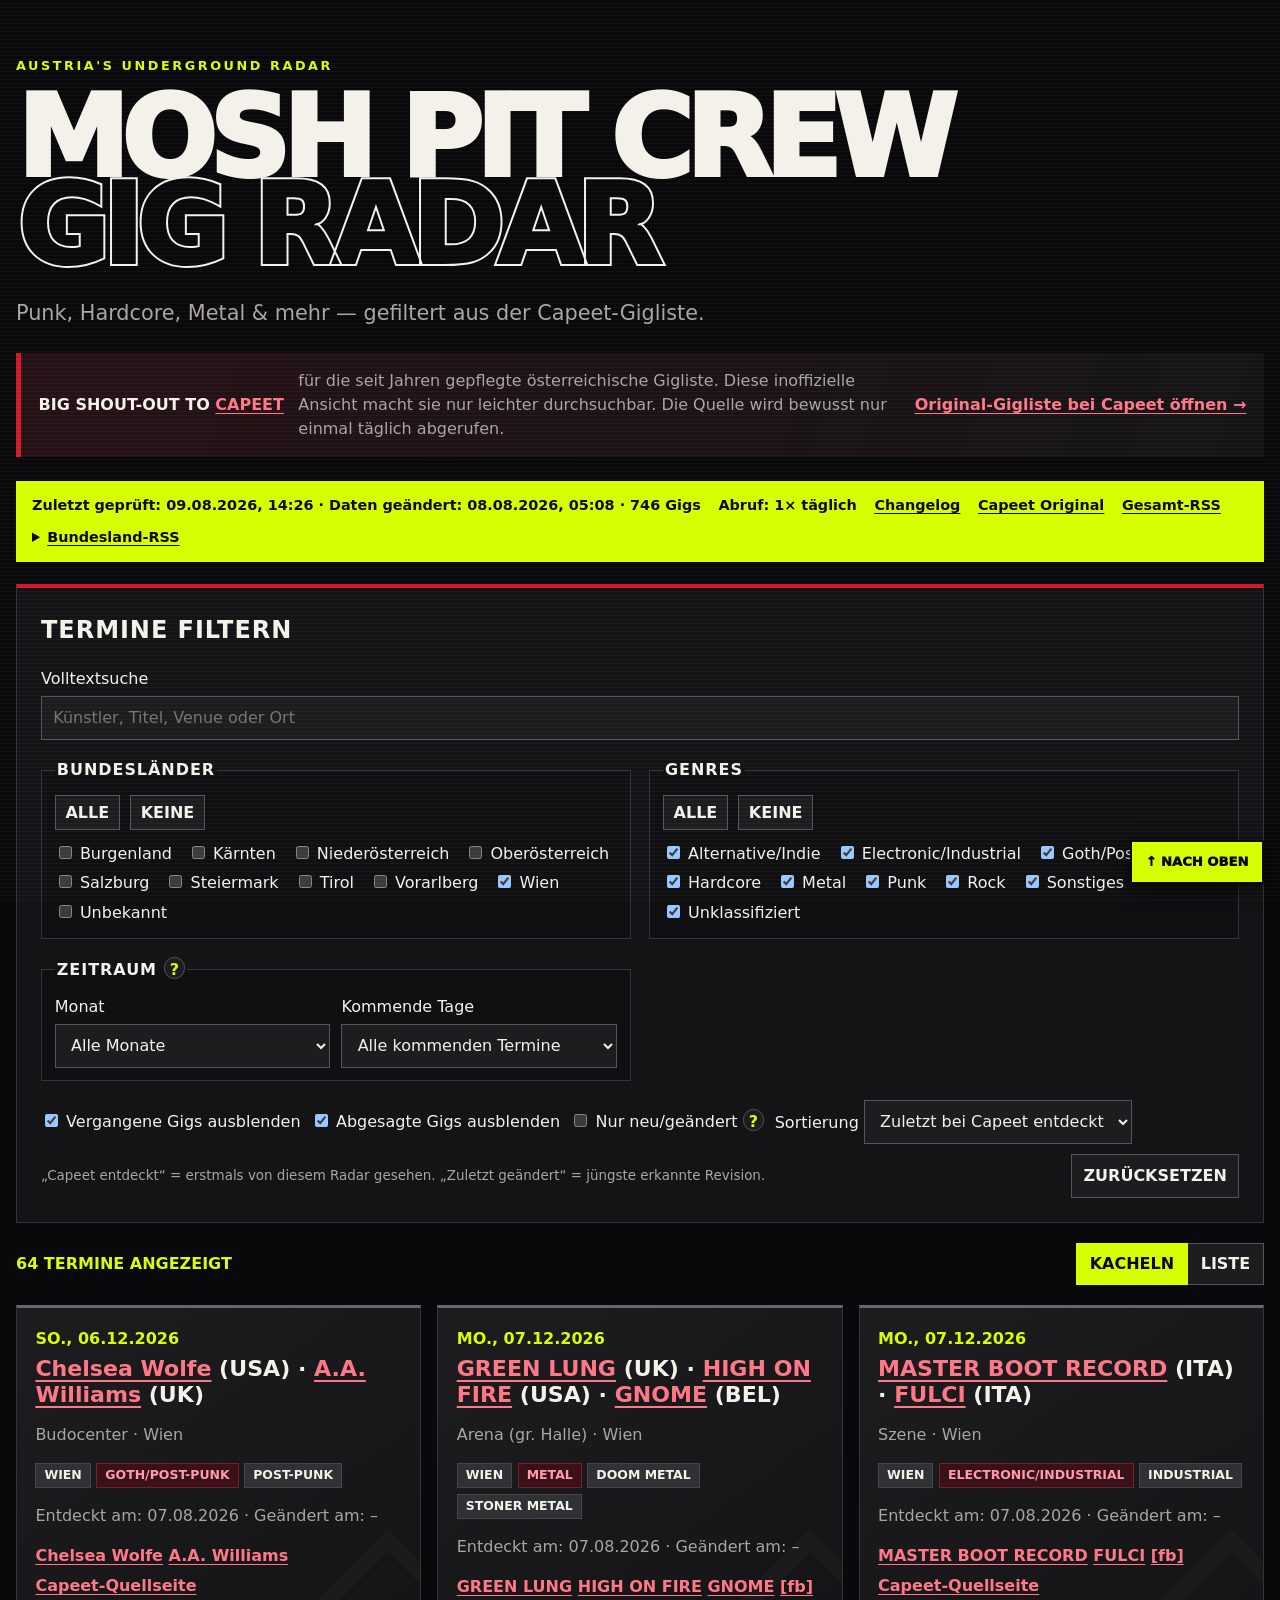
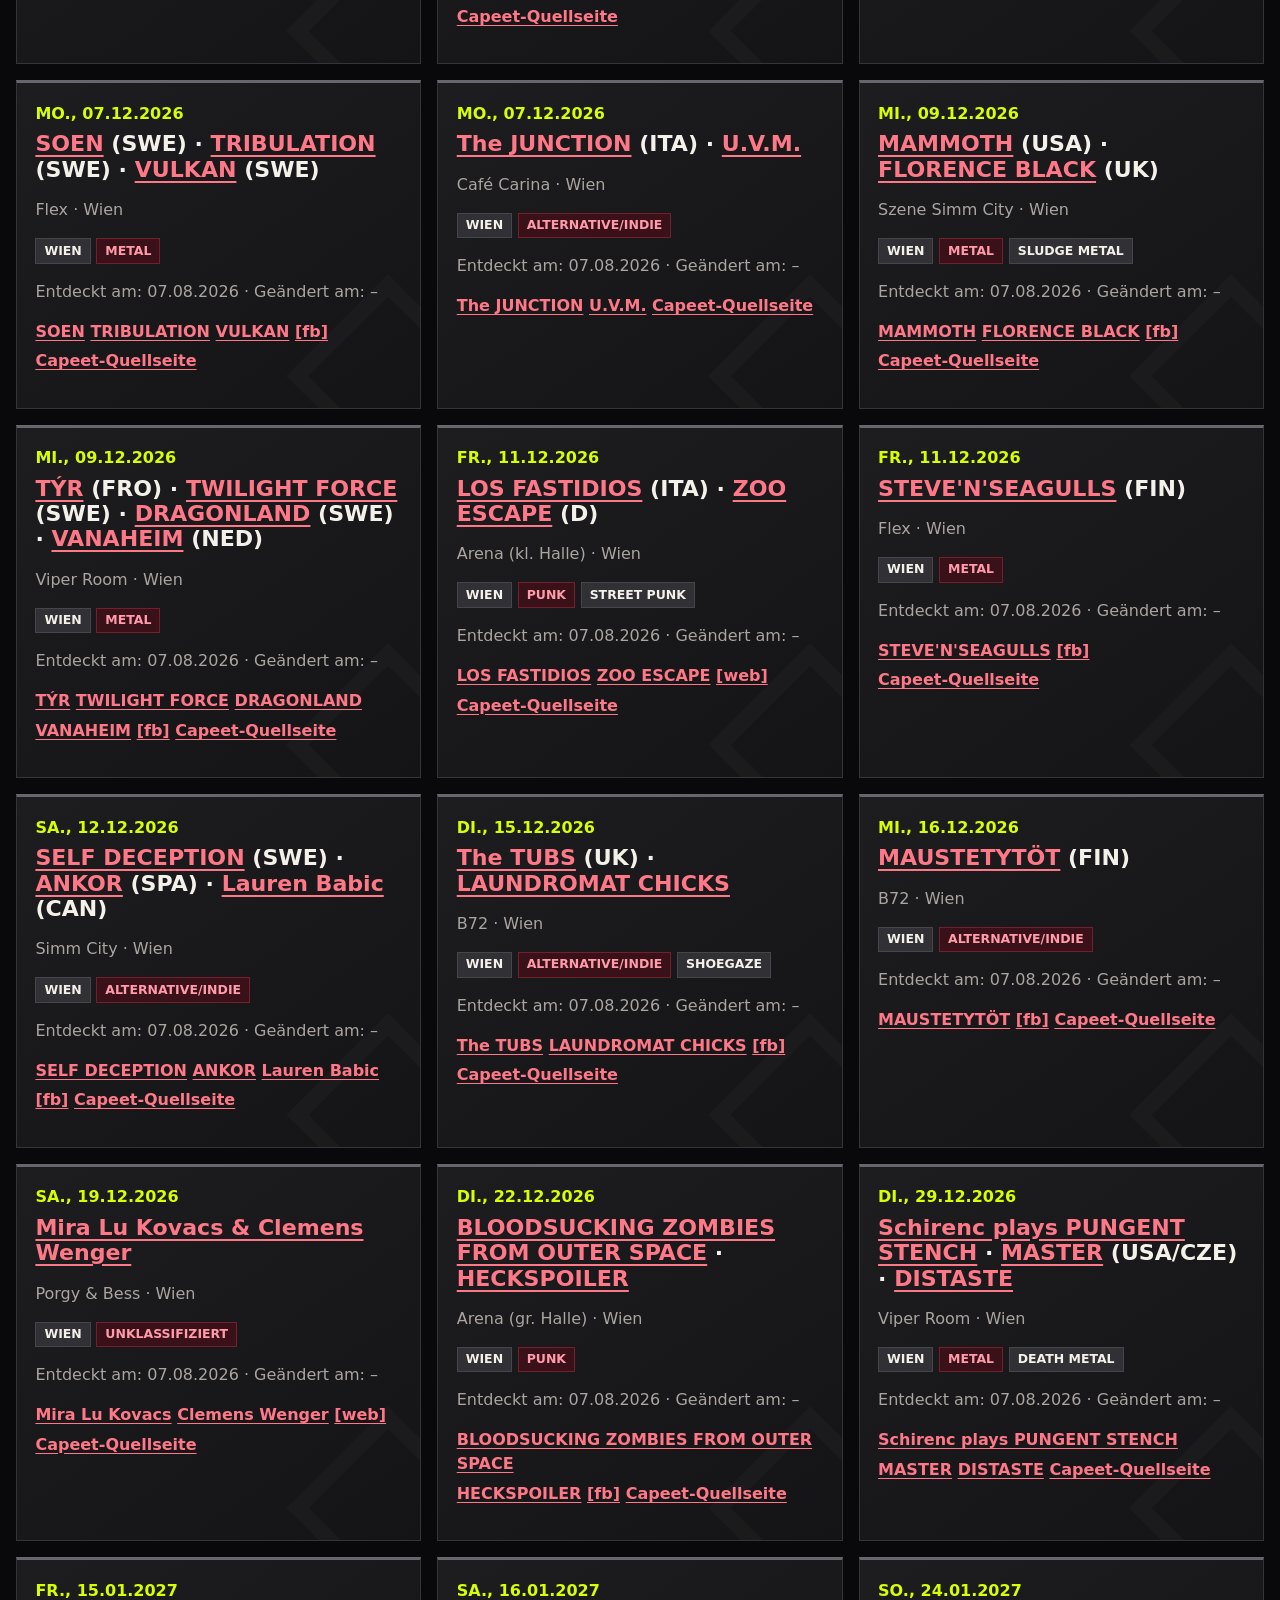
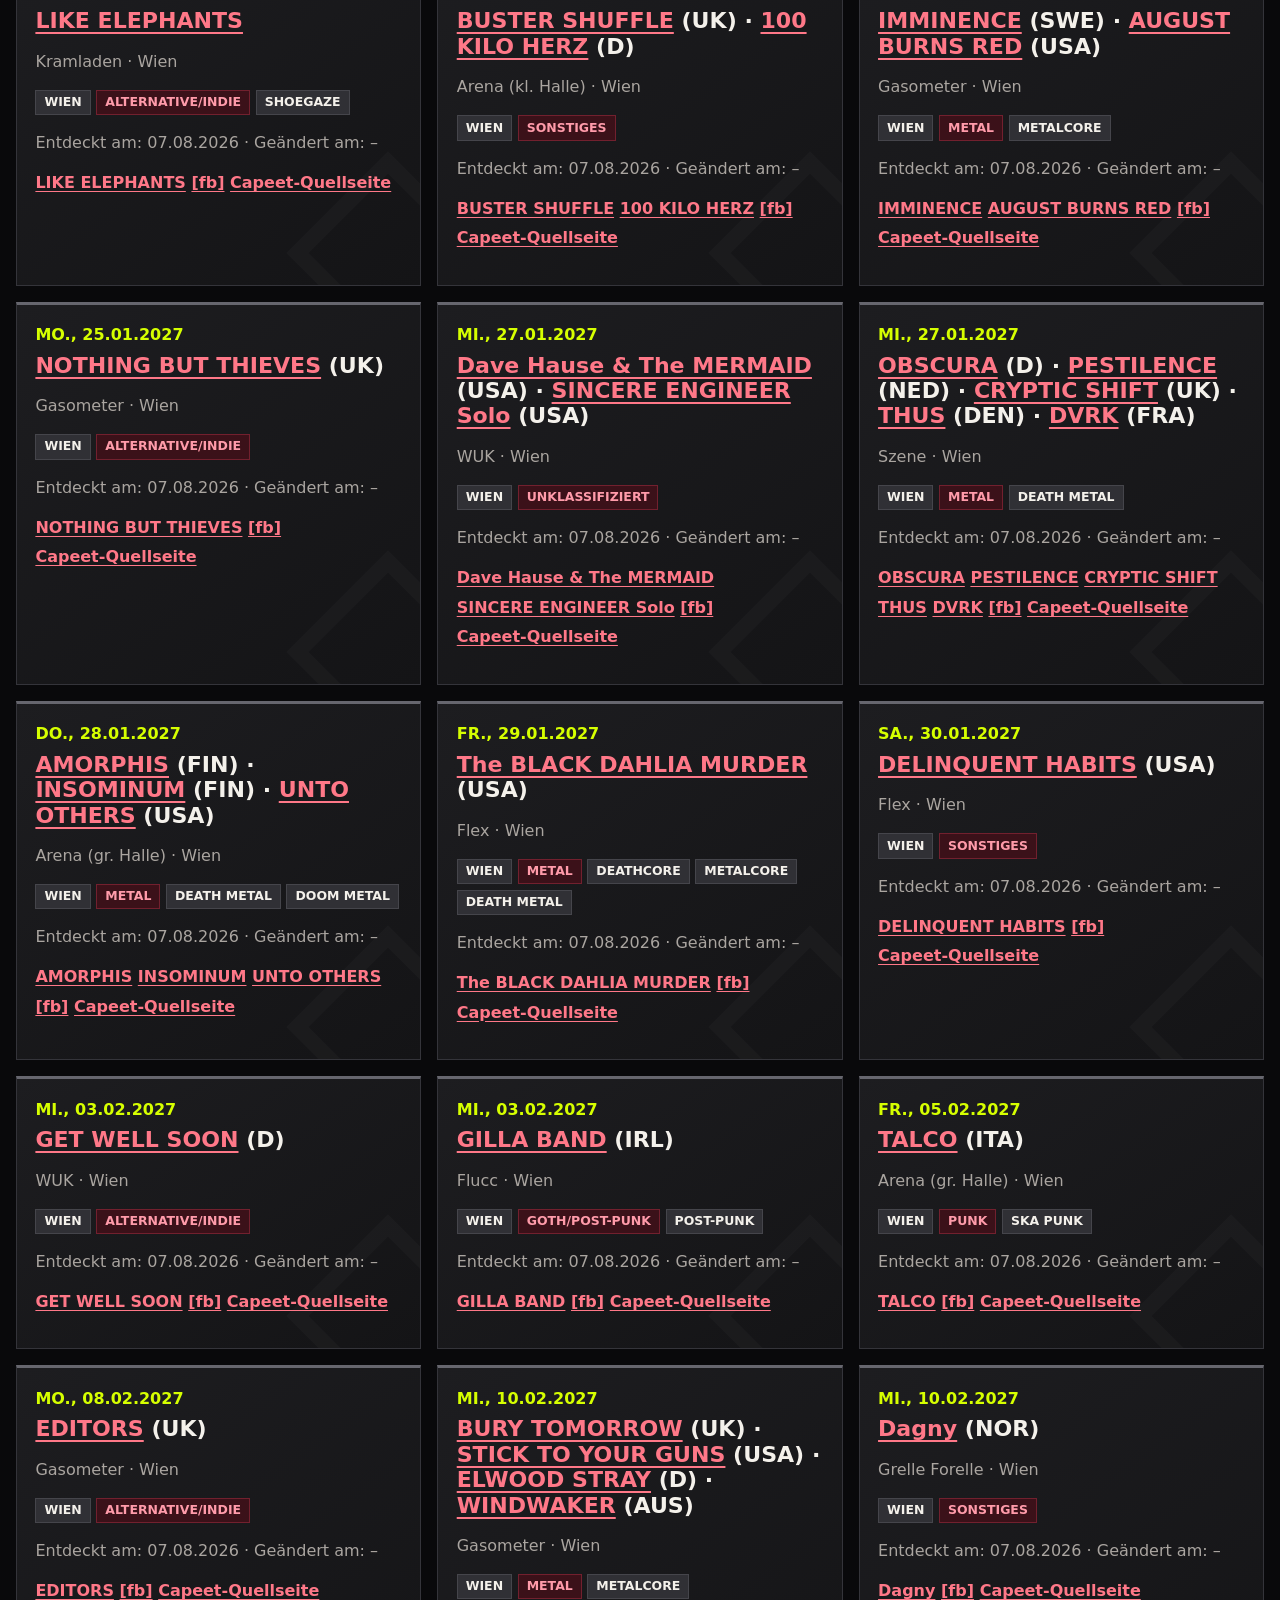
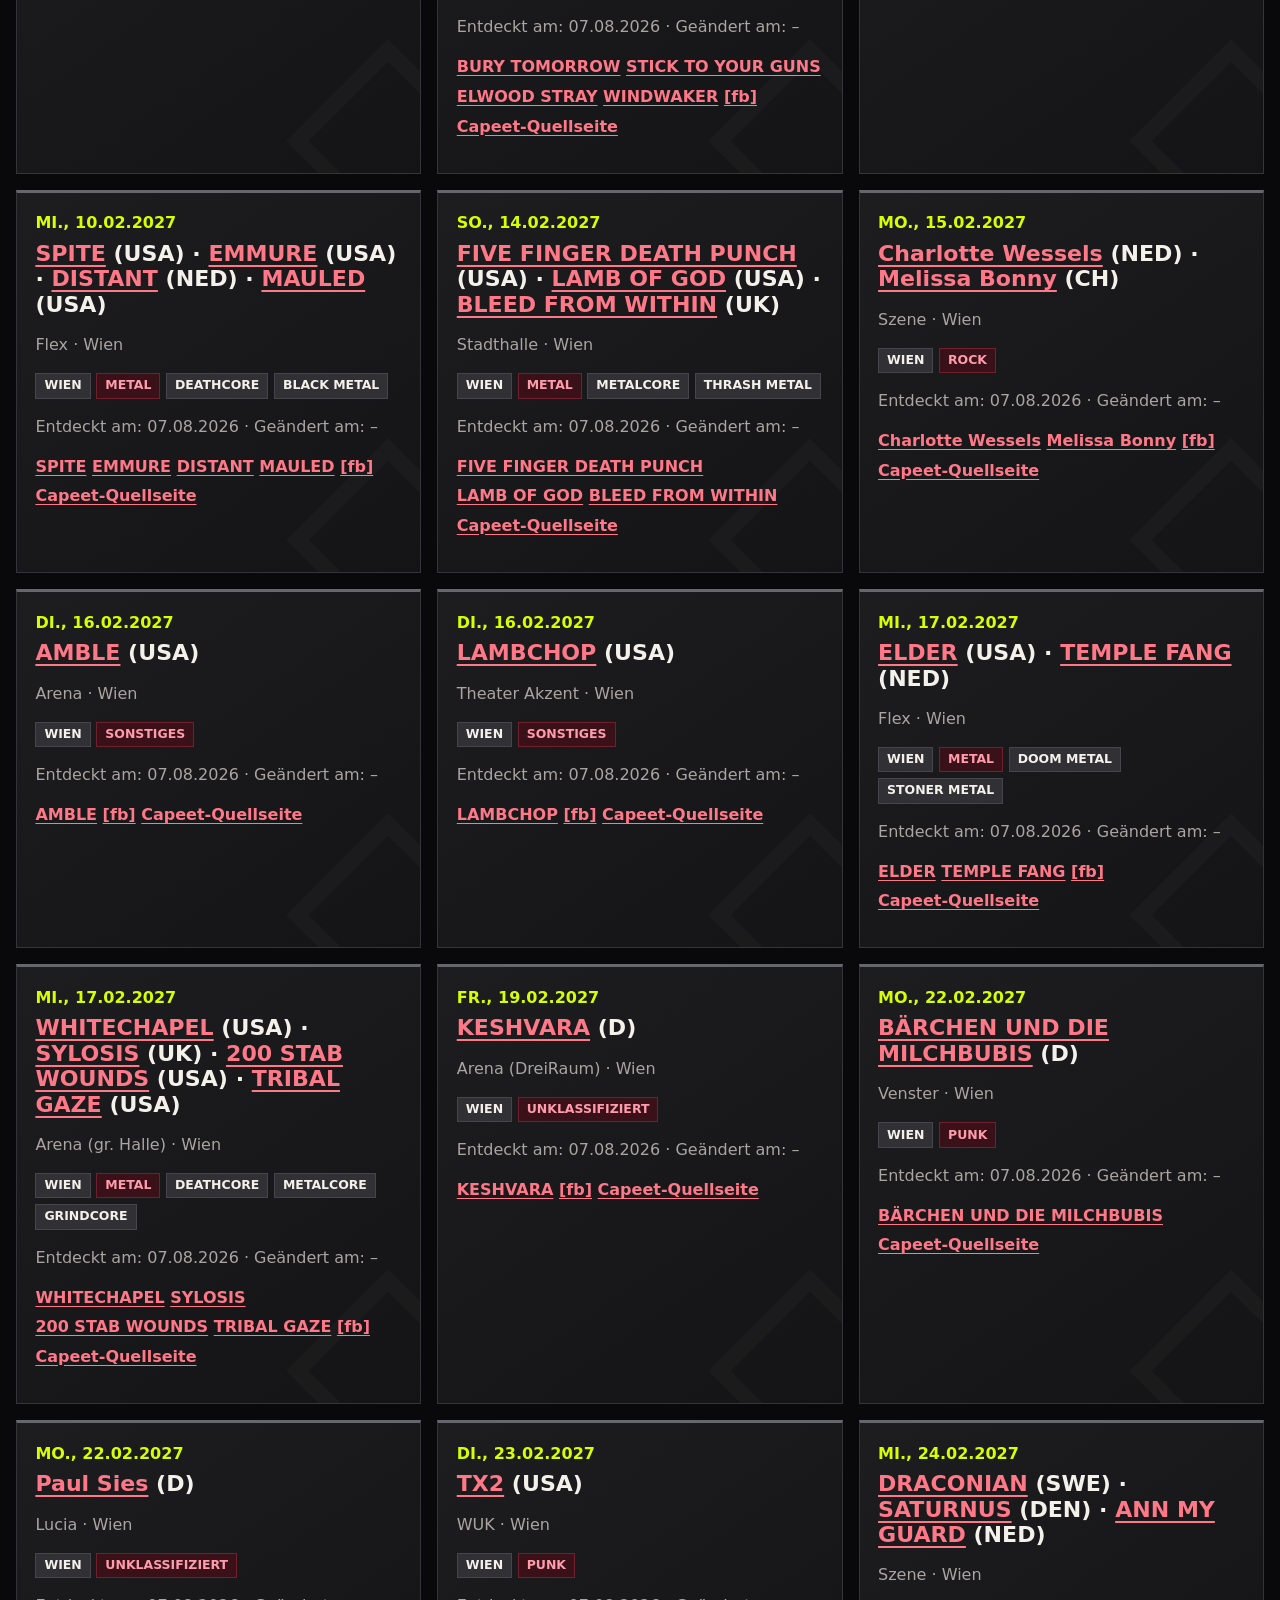
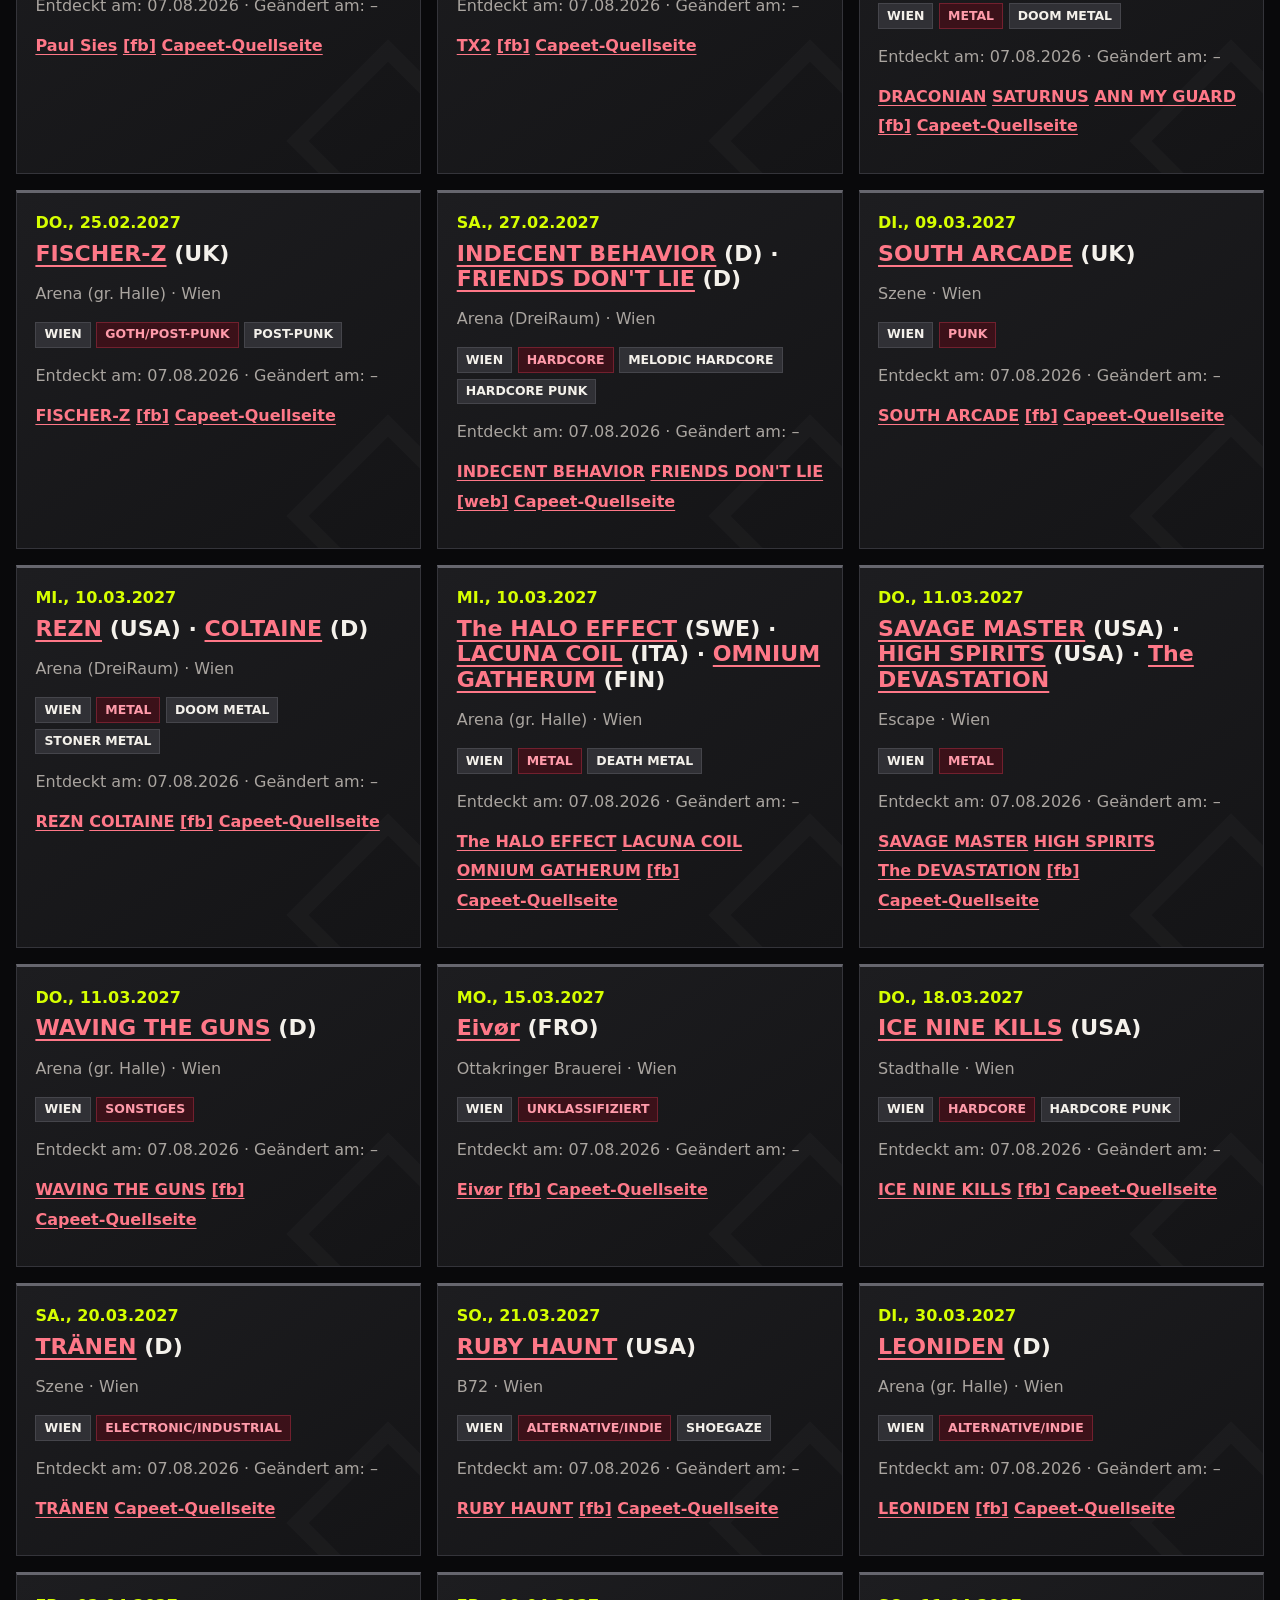
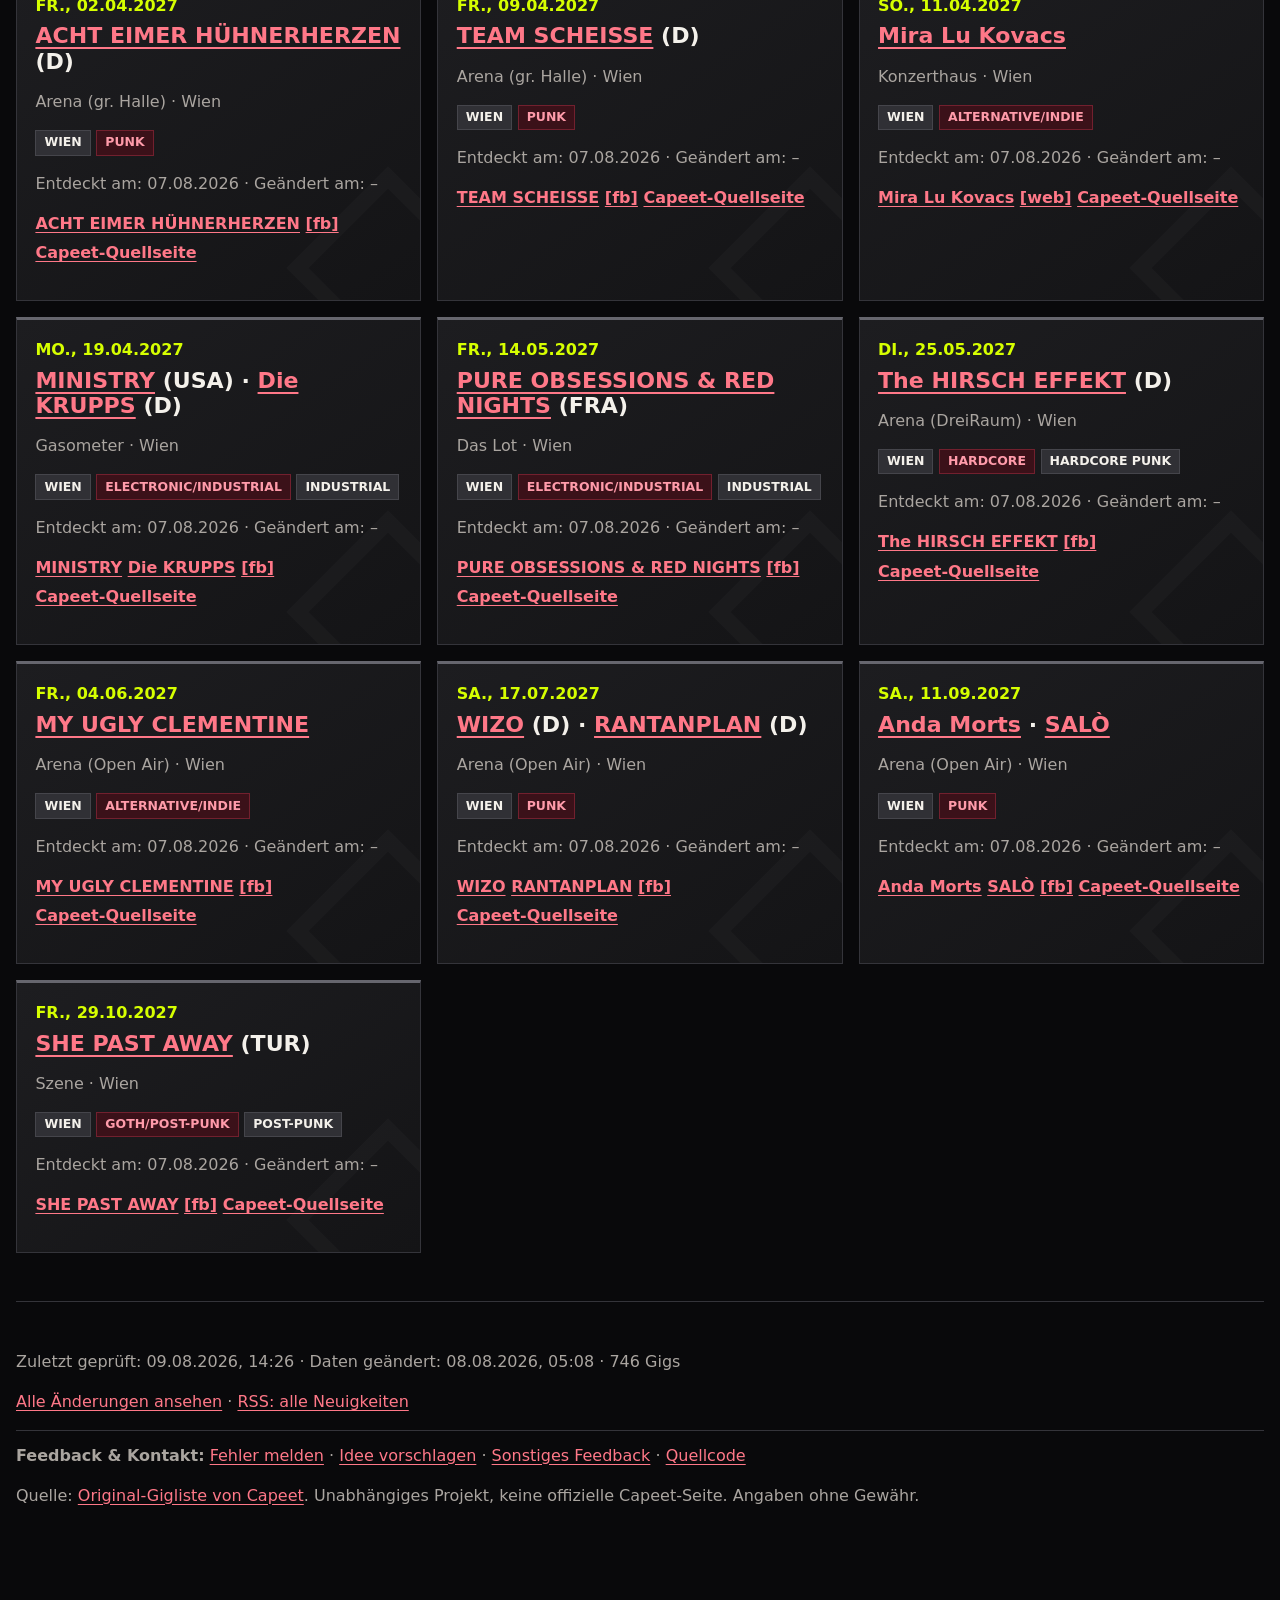
==== commit efc53730: "feat: improve filters and status navigation" ====
--- a/docs/index.html
+++ b/docs/index.html
@@ -7,16 +7,16 @@
 <body id="top"><a class="skip" href="#results">Zu den Ergebnissen</a>
 <header class="hero"><p class="eyebrow">Austria's underground radar</p><h1>Mosh Pit Crew<br><span>Gig Radar</span></h1><p class="subtitle">Punk, Hardcore, Metal &amp; mehr — gefiltert aus der Capeet-Gigliste.</p>
 <aside class="capeet-shout" aria-label="Danke an Capeet"><strong>Big shout-out to <a href="https://www.capeet.com/gigs_list.html" rel="noopener noreferrer">Capeet</a></strong><span>für die seit Jahren gepflegte österreichische Gigliste. Diese inoffizielle Ansicht macht sie nur leichter durchsuchbar. Die Quelle wird bewusst nur einmal täglich abgerufen.</span><a class="capeet-cta" href="https://www.capeet.com/gigs_list.html" rel="noopener noreferrer">Original-Gigliste bei Capeet öffnen →</a></aside>
-<nav class="status-bar" aria-label="Datenstand und Feeds"><span id="header-metadata">Datenstand wird geladen …</span><span title="Die öffentliche Capeet-Seite wird einmal pro Tag abgefragt; zwischendurch bleibt der zuletzt erfolgreiche Stand online.">Abruf: 1× täglich</span><a href="changes.html">Changelog</a><a href="https://www.capeet.com/gigs_list.html" rel="noopener noreferrer">Capeet Original</a><a href="feed.xml">Gesamt-RSS</a><details class="feed-menu"><summary>Bundesland-RSS</summary><div><a href="feeds/neu-burgenland.xml">Burgenland</a><a href="feeds/neu-karnten.xml">Kärnten</a><a href="feeds/neu-niederosterreich.xml">Niederösterreich</a><a href="feeds/neu-oberosterreich.xml">Oberösterreich</a><a href="feeds/neu-salzburg.xml">Salzburg</a><a href="feeds/neu-steiermark.xml">Steiermark</a><a href="feeds/neu-tirol.xml">Tirol</a><a href="feeds/neu-vorarlberg.xml">Vorarlberg</a><a href="feeds/neu-wien.xml">Wien</a></div></details><span id="header-feeds" class="header-feeds" aria-label="RSS der ausgewählten Bundesländer"></span></nav></header>
+<nav class="status-bar" aria-label="Datenstand und Feeds"><span id="header-metadata">Datenstand wird geladen …</span><span title="Die öffentliche Capeet-Seite wird einmal pro Tag abgefragt; zwischendurch bleibt der zuletzt erfolgreiche Stand online.">Abruf: 1× täglich</span><a href="changes.html">Changelog</a><a href="https://www.capeet.com/gigs_list.html" rel="noopener noreferrer">Capeet Original</a><a href="feed.xml">Gesamt-RSS</a><details class="feed-menu"><summary>Bundesland-RSS</summary><div><a href="feeds/neu-burgenland.xml">Burgenland</a><a href="feeds/neu-karnten.xml">Kärnten</a><a href="feeds/neu-niederosterreich.xml">Niederösterreich</a><a href="feeds/neu-oberosterreich.xml">Oberösterreich</a><a href="feeds/neu-salzburg.xml">Salzburg</a><a href="feeds/neu-steiermark.xml">Steiermark</a><a href="feeds/neu-tirol.xml">Tirol</a><a href="feeds/neu-vorarlberg.xml">Vorarlberg</a><a href="feeds/neu-wien.xml">Wien</a></div></details></nav></header>
 <main><section class="controls" aria-labelledby="filter-heading"><h2 id="filter-heading">Termine filtern</h2>
 <label class="search">Volltextsuche <input id="search" type="search" placeholder="Künstler, Titel, Venue oder Ort" autocomplete="off"></label>
 <fieldset><legend>Bundesländer</legend><div class="quick"><button type="button" data-states="all">Alle</button><button type="button" data-states="none">Keine</button></div><div id="states" class="checks"></div></fieldset>
-<fieldset><legend>Genres</legend><div id="genres" class="checks"></div></fieldset>
+<fieldset><legend>Genres</legend><div class="quick"><button type="button" data-genres="all">Alle</button><button type="button" data-genres="none">Keine</button></div><div id="genres" class="checks"></div></fieldset>
 <fieldset class="time-filters"><legend>Zeitraum <button class="help" type="button" title="Monat und kommende Tage können kombiniert werden. Alle Monate beziehungsweise alle kommenden Termine deaktiviert den jeweiligen Teilfilter." aria-label="Hilfe zum Zeitraumfilter">?</button></legend><label>Monat <select id="month"><option value="">Alle Monate</option></select></label><label>Kommende Tage <select id="days"><option value="">Alle kommenden Termine</option><option value="7">7 Tage</option><option value="14">14 Tage</option><option value="30">30 Tage</option><option value="60">60 Tage</option><option value="90">90 Tage</option></select></label></fieldset>
-<div class="options"><label><input id="past" type="checkbox" checked> Vergangene Gigs ausblenden</label><label><input id="cancelled" type="checkbox"> Abgesagte anzeigen</label><label><input id="changes" type="checkbox"> Nur neu/geändert <button class="help" type="button" title="Zeigt echte Neueinträge sowie Events, deren Line-up, Venue, Ort, Links oder Status später geändert wurden." aria-label="Erklärung zu neu und geändert">?</button></label>
+<div class="options"><label><input id="past" type="checkbox" checked> Vergangene Gigs ausblenden</label><label><input id="cancelled" type="checkbox" checked> Abgesagte Gigs ausblenden</label><label><input id="changes" type="checkbox"> Nur neu/geändert <button class="help" type="button" title="Zeigt echte Neueinträge sowie Events, deren Line-up, Venue, Ort, Links oder Status später geändert wurden." aria-label="Erklärung zu neu und geändert">?</button></label>
 <label>Sortierung <select id="sort" aria-describedby="sort-help"><option value="discovered-desc">Zuletzt bei Capeet entdeckt</option><option value="changed-desc">Zuletzt geändert</option><option value="date-asc">Konzertdatum aufsteigend</option><option value="date-desc">Konzertdatum absteigend</option></select></label><span id="sort-help" class="hint">„Capeet entdeckt“ = erstmals von diesem Radar gesehen. „Zuletzt geändert“ = jüngste erkannte Revision.</span><button id="reset" type="button">Zurücksetzen</button></div></section>
 <div class="results-toolbar"><p id="count" class="count" role="status" aria-live="polite">Termine werden geladen …</p><div class="view-toggle" role="group" aria-label="Darstellung"><button type="button" data-view="grid" aria-pressed="true">Kacheln</button><button type="button" data-view="list" aria-pressed="false">Liste</button></div></div><section id="results" class="cards" aria-label="Konzerte"></section>
 <noscript>Die filterbare Liste benötigt JavaScript. Änderungen stehen auch im <a href="feed.xml">RSS-Feed</a>.</noscript></main>
-<a class="back-top" href="#top" aria-label="Zurück zum Seitenanfang">↑ Nach oben</a><footer><p id="metadata">Datenstand wird geladen …</p><p class="feeds"><a href="changes.html">Alle Änderungen ansehen</a> · <a href="feed.xml">RSS: alle Neuigkeiten</a></p><p id="selected-feeds" class="feeds" aria-label="RSS-Feeds der ausgewählten Bundesländer"></p>
-<p class="contact-links"><strong>Feedback &amp; Kontakt:</strong> <a href="https://github.com/michaelnpunkt/capeet-gig-radar/issues/new?template=bug_report.yml">Fehler melden</a> · <a href="https://github.com/michaelnpunkt/capeet-gig-radar/issues/new?template=feature_request.yml">Idee vorschlagen</a> · <a href="https://github.com/michaelnpunkt/capeet-gig-radar/issues">Offene Meldungen</a> · <a href="https://github.com/michaelnpunkt/capeet-gig-radar">Quellcode</a></p>
+<a class="back-top" href="#top" aria-label="Zurück zum Seitenanfang">↑ Nach oben</a><footer><p id="metadata">Datenstand wird geladen …</p><p class="feeds"><a href="changes.html">Alle Änderungen ansehen</a> · <a href="feed.xml">RSS: alle Neuigkeiten</a></p>
+<p class="contact-links"><strong>Feedback &amp; Kontakt:</strong> <a href="https://github.com/michaelnpunkt/capeet-gig-radar/issues/new?template=bug_report.yml">Fehler melden</a> · <a href="https://github.com/michaelnpunkt/capeet-gig-radar/issues/new?template=feature_request.yml">Idee vorschlagen</a> · <a href="https://github.com/michaelnpunkt/capeet-gig-radar/issues/new/choose">Sonstiges Feedback</a> · <a href="https://github.com/michaelnpunkt/capeet-gig-radar">Quellcode</a></p>
 <p>Quelle: <a href="https://www.capeet.com/gigs_list.html" rel="noopener noreferrer">Original-Gigliste von Capeet</a>. Unabhängiges Projekt, keine offizielle Capeet-Seite. Angaben ohne Gewähr.</p></footer></body></html>
--- a/docs/assets/styles.css
+++ b/docs/assets/styles.css
@@ -1 +1 @@
-:root{--bg:#09090b;--surface:#141416;--raised:#1d1d20;--ink:#f4f1eb;--muted:#aaa5a0;--acid:#d6ff00;--blood:#d3182d;--line:#34343a;color-scheme:dark;scroll-behavior:smooth;scroll-padding-top:1rem}*{box-sizing:border-box}html{background:var(--bg)}body{margin:0;background:radial-gradient(circle at 80% -10%,#351018 0,transparent 30rem),var(--bg);color:var(--ink);font:1rem/1.5 Inter,ui-sans-serif,system-ui,-apple-system,sans-serif}body:before{content:"";position:fixed;inset:0;pointer-events:none;opacity:.035;background-image:repeating-linear-gradient(0deg,#fff 0,#fff 1px,transparent 1px,transparent 4px)}header,main,footer{width:min(82rem,calc(100% - 2rem));margin:auto}.hero{padding:3.5rem 0 1.4rem}.hero.compact{padding-top:2.4rem}.eyebrow{margin:0;color:var(--acid);font-size:.8rem;font-weight:900;letter-spacing:.2em;text-transform:uppercase}.hero h1{font-size:clamp(3rem,9vw,7rem);line-height:.78;letter-spacing:-.065em;text-transform:uppercase;margin:.18em 0 .25em;font-weight:1000}.hero h1 span{color:transparent;-webkit-text-stroke:2px var(--ink)}.subtitle{max-width:48rem;font-size:clamp(1rem,2vw,1.3rem);color:var(--muted)}.capeet-shout{display:flex;gap:.9rem;align-items:center;margin:1.5rem 0;padding:1rem 1.1rem;background:linear-gradient(110deg,#251116,var(--surface));border-left:5px solid var(--blood)}.capeet-shout strong{white-space:nowrap;text-transform:uppercase}.capeet-shout span{color:var(--muted);flex:1}.capeet-cta{font-weight:900;white-space:nowrap}.status-bar{display:flex;flex-wrap:wrap;gap:.65rem 1.1rem;align-items:center;padding:.85rem 1rem;background:var(--acid);color:#0b0b0c;font-size:.9rem;font-weight:800}.status-bar a{color:#0b0b0c}.header-feeds{display:flex;flex-wrap:wrap;gap:.65rem}.feed-menu{position:relative}.feed-menu summary{cursor:pointer;text-decoration:underline;text-underline-offset:.18em}.feed-menu div{position:absolute;z-index:8;top:calc(100% + .55rem);right:0;display:grid;min-width:13rem;padding:.45rem;background:var(--surface);border:1px solid var(--line);box-shadow:0 .7rem 2rem #0008}.feed-menu:not([open]) div{display:none}.feed-menu div a{padding:.35rem .5rem;color:var(--ink);white-space:nowrap}.feed-menu div a:hover{background:var(--raised);color:var(--acid)}.skip{position:absolute;left:-9999px}.skip:focus{left:1rem;top:1rem;background:var(--acid);color:#000;padding:.7rem;z-index:9}.controls{background:var(--surface);border:1px solid var(--line);border-top:4px solid var(--blood);padding:clamp(1rem,2vw,1.5rem);display:grid;grid-template-columns:repeat(2,minmax(0,1fr));gap:1.15rem}.controls h2,.search,.options{grid-column:1/-1}.controls h2{text-transform:uppercase;letter-spacing:.04em;margin:0}.search{display:grid;gap:.3rem}.controls fieldset{min-width:0;margin:0;border:1px solid var(--line);background:#101012;padding:.8rem}.controls legend{font-weight:900;text-transform:uppercase;letter-spacing:.06em}.time-filters{display:grid;grid-template-columns:repeat(2,minmax(0,1fr));gap:.7rem}.time-filters label,.change-controls label{display:grid;gap:.3rem}.change-controls{grid-template-columns:repeat(3,minmax(0,1fr))}.controls input[type=search],.controls select,.controls button{min-height:2.75rem;font:inherit;border:1px solid #55555c;border-radius:0;background:var(--raised);color:var(--ink);padding:.55rem .7rem}.controls button{cursor:pointer;font-weight:900;text-transform:uppercase}.controls button:hover{border-color:var(--acid);color:var(--acid)}.checks{display:flex;flex-wrap:wrap;gap:.35rem 1rem}.checks label,.options label{white-space:nowrap}.quick,.options{display:flex;flex-wrap:wrap;align-items:center;gap:.65rem}.quick{margin-bottom:.7rem}.quick button{min-height:2.2rem;padding:.3rem .6rem}.help{display:inline-grid!important;place-items:center;min-height:1.35rem!important;width:1.35rem;height:1.35rem;padding:0!important;border-radius:50%!important;color:var(--acid)!important;font-size:.75rem}.hint{flex:1 1 20rem;color:var(--muted);font-size:.84rem}.results-toolbar{display:flex;align-items:center;justify-content:space-between;gap:1rem;margin:1.25rem 0}.count{font-weight:900;margin:0;color:var(--acid);text-transform:uppercase}.view-toggle{display:flex}.view-toggle button{border:1px solid #55555c;background:var(--raised);color:var(--ink);font:inherit;font-weight:900;padding:.5rem .8rem;cursor:pointer;text-transform:uppercase}.view-toggle button+button{border-left:0}.view-toggle button[aria-pressed=true]{background:var(--acid);border-color:var(--acid);color:#09090b}.cards{display:grid;grid-template-columns:repeat(auto-fit,minmax(min(100%,22rem),1fr));gap:1rem}.cards.list-view{grid-template-columns:1fr;gap:.5rem}.card{position:relative;overflow:hidden;background:linear-gradient(145deg,var(--raised),var(--surface));border:1px solid var(--line);border-top:3px solid #66666e;padding:1.15rem}.card:after{content:"";position:absolute;right:-2.5rem;bottom:-2.5rem;width:7rem;height:7rem;border:1rem solid rgba(255,255,255,.025);transform:rotate(45deg)}.list-view .card{display:grid;grid-template-columns:10rem minmax(14rem,1.5fr) minmax(12rem,1fr) minmax(12rem,auto);gap:.25rem 1rem;align-items:start;padding:.8rem 1rem}.list-view .card:after{display:none}.list-view .date{grid-column:1;grid-row:1/4}.list-view .card h2{grid-column:2;margin:0}.list-view .title{grid-column:2;margin:.15rem 0}.list-view .place{grid-column:3;grid-row:1/3;margin:0}.list-view .badges{grid-column:4;grid-row:1/3;margin:0}.list-view .source{grid-column:2/4;margin:.25rem 0 0;font-size:.82rem}.list-view .links{grid-column:4;margin:.25rem 0 0;justify-content:flex-end}.card.cancelled,.change-cancelled{border-top-color:var(--blood)}.date{margin:0;font-weight:900;color:var(--acid);text-transform:uppercase}.card h2,.card h3{position:relative;z-index:1;font-size:1.38rem;line-height:1.15;margin:.35rem 0}.title,.place,.source{position:relative;z-index:1;color:var(--muted)}.badges,.links{position:relative;z-index:1;display:flex;flex-wrap:wrap;gap:.35rem}.badge{background:#303035;border:1px solid #45454b;padding:.15rem .5rem;font-size:.78rem;font-weight:800;text-transform:uppercase}.badge:nth-child(2){background:#3b1119;border-color:#72202e;color:#ff9baa}.badge.alert{background:#5a101c;color:#ffd3d7}.badge.change,.change-kind{background:#3c4400;border-color:#728000;color:var(--acid)}.change-day{margin-top:2rem}.change-day>h2{font-size:1rem;color:var(--acid);text-transform:uppercase;letter-spacing:.08em;border-bottom:1px solid var(--line);padding-bottom:.45rem}.change-top{position:relative;z-index:1;color:var(--muted);font-size:.85rem}.change-details{position:relative;z-index:1;display:grid;grid-template-columns:minmax(7rem,auto) 1fr;gap:.3rem .8rem;border-top:1px solid var(--line);padding-top:.75rem}.change-details dt{font-weight:900}.change-details dd{margin:0;color:var(--muted);overflow-wrap:anywhere}.change-link{position:relative;z-index:1;font-size:.85rem}.change-new{border-top-color:var(--acid)}.change-unlisted{opacity:.82}.contact-links{padding-top:.8rem;border-top:1px solid var(--line)}.back-top{position:fixed;right:max(1rem,env(safe-area-inset-right));bottom:max(1rem,env(safe-area-inset-bottom));z-index:10;padding:.65rem .85rem;background:var(--acid);border:2px solid #09090b;color:#09090b;font-size:.82rem;font-weight:1000;text-decoration:none;text-transform:uppercase;box-shadow:0 .4rem 1.3rem #0009}.back-top:hover{background:var(--ink);color:#09090b}a{color:#ff7888;text-underline-offset:.18em}.links a{font-weight:750}footer{border-top:1px solid var(--line);margin-top:3rem;padding:2rem 0 5rem;color:var(--muted)}:focus-visible{outline:3px solid var(--acid);outline-offset:3px}@media(max-width:1000px){.list-view .card{grid-template-columns:9rem minmax(12rem,1fr) minmax(11rem,1fr)}.list-view .badges{grid-column:3;grid-row:3}.list-view .source{grid-column:2}.list-view .links{grid-column:3}}@media(max-width:900px){.capeet-shout{align-items:flex-start;flex-direction:column}.capeet-cta{white-space:normal}}@media(max-width:760px){.hero{padding-top:2rem}.controls,.change-controls{grid-template-columns:1fr}.controls h2,.search,.options{grid-column:1}.time-filters{grid-template-columns:1fr}.status-bar,.options{align-items:flex-start;flex-direction:column}.feed-menu div{left:0;right:auto}.options select,.search input{width:100%}.list-view .card{grid-template-columns:7.5rem 1fr}.list-view .date{grid-column:1}.list-view .card h2,.list-view .title,.list-view .place,.list-view .badges,.list-view .source,.list-view .links{grid-column:2;grid-row:auto;justify-content:flex-start}}@media(max-width:520px){.results-toolbar{align-items:stretch;flex-direction:column}.view-toggle button{flex:1}.back-top{padding:.55rem .65rem;font-size:.72rem}}@media(max-width:420px){header,main,footer{width:min(100% - 1rem,82rem)}.hero h1{font-size:2.85rem}.controls{padding:.75rem}.checks{display:grid;grid-template-columns:repeat(2,minmax(0,1fr));gap:.5rem}.card{padding:.9rem}.list-view .card{display:block}.list-view .card>*{margin:.35rem 0}.change-details{grid-template-columns:1fr}.change-details dd{margin-bottom:.45rem}}@media(prefers-reduced-motion:reduce){:root{scroll-behavior:auto}*{scroll-behavior:auto!important}}+:root{--bg:#09090b;--surface:#141416;--raised:#1d1d20;--ink:#f4f1eb;--muted:#aaa5a0;--acid:#d6ff00;--blood:#d3182d;--line:#34343a;color-scheme:dark;scroll-behavior:smooth;scroll-padding-top:1rem}*{box-sizing:border-box}html{background:var(--bg)}body{margin:0;background:radial-gradient(circle at 80% -10%,#351018 0,transparent 30rem),var(--bg);color:var(--ink);font:1rem/1.5 Inter,ui-sans-serif,system-ui,-apple-system,sans-serif}body:before{content:"";position:fixed;inset:0;pointer-events:none;opacity:.035;background-image:repeating-linear-gradient(0deg,#fff 0,#fff 1px,transparent 1px,transparent 4px)}header,main,footer{width:min(82rem,calc(100% - 2rem));margin:auto}.hero{padding:3.5rem 0 1.4rem}.hero.compact{padding-top:2.4rem}.eyebrow{margin:0;color:var(--acid);font-size:.8rem;font-weight:900;letter-spacing:.2em;text-transform:uppercase}.hero h1{font-size:clamp(3rem,9vw,7rem);line-height:.78;letter-spacing:-.065em;text-transform:uppercase;margin:.18em 0 .25em;font-weight:1000}.hero h1 span{color:transparent;-webkit-text-stroke:2px var(--ink)}.subtitle{max-width:48rem;font-size:clamp(1rem,2vw,1.3rem);color:var(--muted)}.capeet-shout{display:flex;gap:.9rem;align-items:center;margin:1.5rem 0;padding:1rem 1.1rem;background:linear-gradient(110deg,#251116,var(--surface));border-left:5px solid var(--blood)}.capeet-shout strong{white-space:nowrap;text-transform:uppercase}.capeet-shout span{color:var(--muted);flex:1}.capeet-cta{font-weight:900;white-space:nowrap}.status-bar{display:flex;flex-wrap:wrap;gap:.65rem 1.1rem;align-items:center;padding:.85rem 1rem;background:var(--acid);color:#0b0b0c;font-size:.9rem;font-weight:800}.status-bar a{color:#0b0b0c}.header-feeds{display:flex;flex-wrap:wrap;gap:.65rem}.feed-menu{position:relative}.feed-menu summary{cursor:pointer;text-decoration:underline;text-underline-offset:.18em}.feed-menu div{position:absolute;z-index:8;top:calc(100% + .55rem);right:0;display:grid;min-width:13rem;padding:.45rem;background:var(--surface);border:1px solid var(--line);box-shadow:0 .7rem 2rem #0008}.feed-menu:not([open]) div{display:none}.feed-menu div a{padding:.35rem .5rem;color:var(--ink);white-space:nowrap}.feed-menu div a:hover{background:var(--raised);color:var(--acid)}.skip{position:absolute;left:-9999px}.skip:focus{left:1rem;top:1rem;background:var(--acid);color:#000;padding:.7rem;z-index:9}.controls{background:var(--surface);border:1px solid var(--line);border-top:4px solid var(--blood);padding:clamp(1rem,2vw,1.5rem);display:grid;grid-template-columns:repeat(2,minmax(0,1fr));gap:1.15rem}.controls h2,.search,.options{grid-column:1/-1}.controls h2{text-transform:uppercase;letter-spacing:.04em;margin:0}.search{display:grid;gap:.3rem}.controls fieldset{min-width:0;margin:0;border:1px solid var(--line);background:#101012;padding:.8rem}.controls legend{font-weight:900;text-transform:uppercase;letter-spacing:.06em}.time-filters{display:grid;grid-template-columns:repeat(2,minmax(0,1fr));gap:.7rem}.time-filters label,.change-controls label{display:grid;gap:.3rem}.change-controls{grid-template-columns:repeat(3,minmax(0,1fr))}.controls input[type=search],.controls select,.controls button{min-height:2.75rem;font:inherit;border:1px solid #55555c;border-radius:0;background:var(--raised);color:var(--ink);padding:.55rem .7rem}.controls button{cursor:pointer;font-weight:900;text-transform:uppercase}.controls button:hover{border-color:var(--acid);color:var(--acid)}.checks{display:flex;flex-wrap:wrap;gap:.35rem 1rem}.checks label,.options label{white-space:nowrap}.quick,.options{display:flex;flex-wrap:wrap;align-items:center;gap:.65rem}.quick{margin-bottom:.7rem}.quick button{min-height:2.2rem;padding:.3rem .6rem}.help{display:inline-grid!important;place-items:center;min-height:1.35rem!important;width:1.35rem;height:1.35rem;padding:0!important;border-radius:50%!important;color:var(--acid)!important;font-size:.75rem}.hint{flex:1 1 20rem;color:var(--muted);font-size:.84rem}.results-toolbar{display:flex;align-items:center;justify-content:space-between;gap:1rem;margin:1.25rem 0}.count{font-weight:900;margin:0;color:var(--acid);text-transform:uppercase}.view-toggle{display:flex}.view-toggle button{border:1px solid #55555c;background:var(--raised);color:var(--ink);font:inherit;font-weight:900;padding:.5rem .8rem;cursor:pointer;text-transform:uppercase}.view-toggle button+button{border-left:0}.view-toggle button[aria-pressed=true]{background:var(--acid);border-color:var(--acid);color:#09090b}.cards{display:grid;grid-template-columns:repeat(auto-fit,minmax(min(100%,22rem),1fr));gap:1rem}.cards.list-view{grid-template-columns:1fr;gap:.5rem}.card{position:relative;overflow:hidden;background:linear-gradient(145deg,var(--raised),var(--surface));border:1px solid var(--line);border-top:3px solid #66666e;padding:1.15rem}.card:after{content:"";position:absolute;right:-2.5rem;bottom:-2.5rem;width:7rem;height:7rem;border:1rem solid rgba(255,255,255,.025);transform:rotate(45deg)}.list-view .card{display:grid;grid-template-columns:10rem minmax(14rem,1.5fr) minmax(12rem,1fr) minmax(12rem,auto);gap:.25rem 1rem;align-items:start;padding:.8rem 1rem}.list-view .card:after{display:none}.list-view .date{grid-column:1;grid-row:1/4}.list-view .card h2{grid-column:2;margin:0}.list-view .title{grid-column:2;margin:.15rem 0}.list-view .place{grid-column:3;grid-row:1/3;margin:0}.list-view .badges{grid-column:4;grid-row:1/3;margin:0}.list-view .source{grid-column:2/4;margin:.25rem 0 0;font-size:.82rem}.list-view .links{grid-column:4;margin:.25rem 0 0;justify-content:flex-end}.card.cancelled,.change-cancelled{border-top-color:var(--blood)}.date{margin:0;font-weight:900;color:var(--acid);text-transform:uppercase}.card h2,.card h3{position:relative;z-index:1;font-size:1.38rem;line-height:1.15;margin:.35rem 0}.title,.place,.source{position:relative;z-index:1;color:var(--muted)}.badges,.links{position:relative;z-index:1;display:flex;flex-wrap:wrap;gap:.35rem}.badge{background:#303035;border:1px solid #45454b;padding:.15rem .5rem;font-size:.78rem;font-weight:800;text-transform:uppercase}.badge:nth-child(2){background:#3b1119;border-color:#72202e;color:#ff9baa}.badge.alert{background:#5a101c;color:#ffd3d7}.badge.change,.change-kind{background:#3c4400;border-color:#728000;color:var(--acid)}.change-day{margin-top:2rem}.change-day>h2{font-size:1rem;color:var(--acid);text-transform:uppercase;letter-spacing:.08em;border-bottom:1px solid var(--line);padding-bottom:.45rem}.change-top{position:relative;z-index:1;color:var(--muted);font-size:.85rem}.change-details{position:relative;z-index:1;display:grid;grid-template-columns:minmax(7rem,auto) 1fr;gap:.3rem .8rem;border-top:1px solid var(--line);padding-top:.75rem}.change-details dt{font-weight:900}.change-details dd{margin:0;color:var(--muted);overflow-wrap:anywhere}.change-link{position:relative;z-index:1;font-size:.85rem}.change-new{border-top-color:var(--acid)}.change-unlisted{opacity:.82}.contact-links{padding-top:.8rem;border-top:1px solid var(--line)}.back-top{position:fixed;right:max(1rem,env(safe-area-inset-right));bottom:max(1rem,env(safe-area-inset-bottom));z-index:10;padding:.65rem .85rem;background:var(--acid);border:2px solid #09090b;color:#09090b;font-size:.82rem;font-weight:1000;text-decoration:none;text-transform:uppercase;box-shadow:0 .4rem 1.3rem #0009}.back-top:hover{background:var(--ink);color:#09090b}a{color:#ff7888;text-underline-offset:.18em}.links a{font-weight:750}footer{border-top:1px solid var(--line);margin-top:3rem;padding:2rem 0 5rem;color:var(--muted)}:focus-visible{outline:3px solid var(--acid);outline-offset:3px}@media(max-width:1000px){.list-view .card{grid-template-columns:9rem minmax(12rem,1fr) minmax(11rem,1fr)}.list-view .badges{grid-column:3;grid-row:3}.list-view .source{grid-column:2}.list-view .links{grid-column:3}}@media(max-width:900px){.capeet-shout{align-items:flex-start;flex-direction:column}.capeet-cta{white-space:normal}}@media(max-width:760px){.hero{padding-top:2rem}.controls,.change-controls{grid-template-columns:1fr}.controls h2,.search,.options{grid-column:1}.time-filters{grid-template-columns:1fr}.status-bar,.options{align-items:flex-start;flex-direction:column}.feed-menu div{left:0;right:auto}.options select,.search input{width:100%}.list-view .card{grid-template-columns:7.5rem 1fr}.list-view .date{grid-column:1}.list-view .card h2,.list-view .title,.list-view .place,.list-view .badges,.list-view .source,.list-view .links{grid-column:2;grid-row:auto;justify-content:flex-start}}@media(max-width:520px){.results-toolbar{align-items:stretch;flex-direction:column}.view-toggle button{flex:1}.back-top{padding:.55rem .65rem;font-size:.72rem}}@media(max-width:420px){header,main,footer{width:min(100% - 1rem,82rem)}.hero h1{font-size:2.85rem}.controls{padding:.75rem}.checks{display:grid;grid-template-columns:repeat(2,minmax(0,1fr));gap:.5rem}.card{padding:.9rem}.list-view .card{display:block}.list-view .card>*{margin:.35rem 0}.change-details{grid-template-columns:1fr}.change-details dd{margin-bottom:.45rem}}@media(prefers-reduced-motion:reduce){:root{scroll-behavior:auto}*{scroll-behavior:auto!important}}.event-changes{position:relative;z-index:1;margin:.7rem 0;padding:.65rem .75rem;background:#251116;border-left:3px solid var(--blood)}.event-changes-title{margin:0 0 .3rem;color:#ff9baa;font-size:.78rem;font-weight:900;text-transform:uppercase}.event-change{margin:.2rem 0;font-size:.88rem}.event-change del,.change-details del{color:#ff9baa;text-decoration-thickness:2px}.event-change ins,.change-details ins{color:var(--acid);font-weight:800;text-decoration:none}.list-view .event-changes{grid-column:2/5;margin:.35rem 0}.list-view .source{grid-column:2/4}
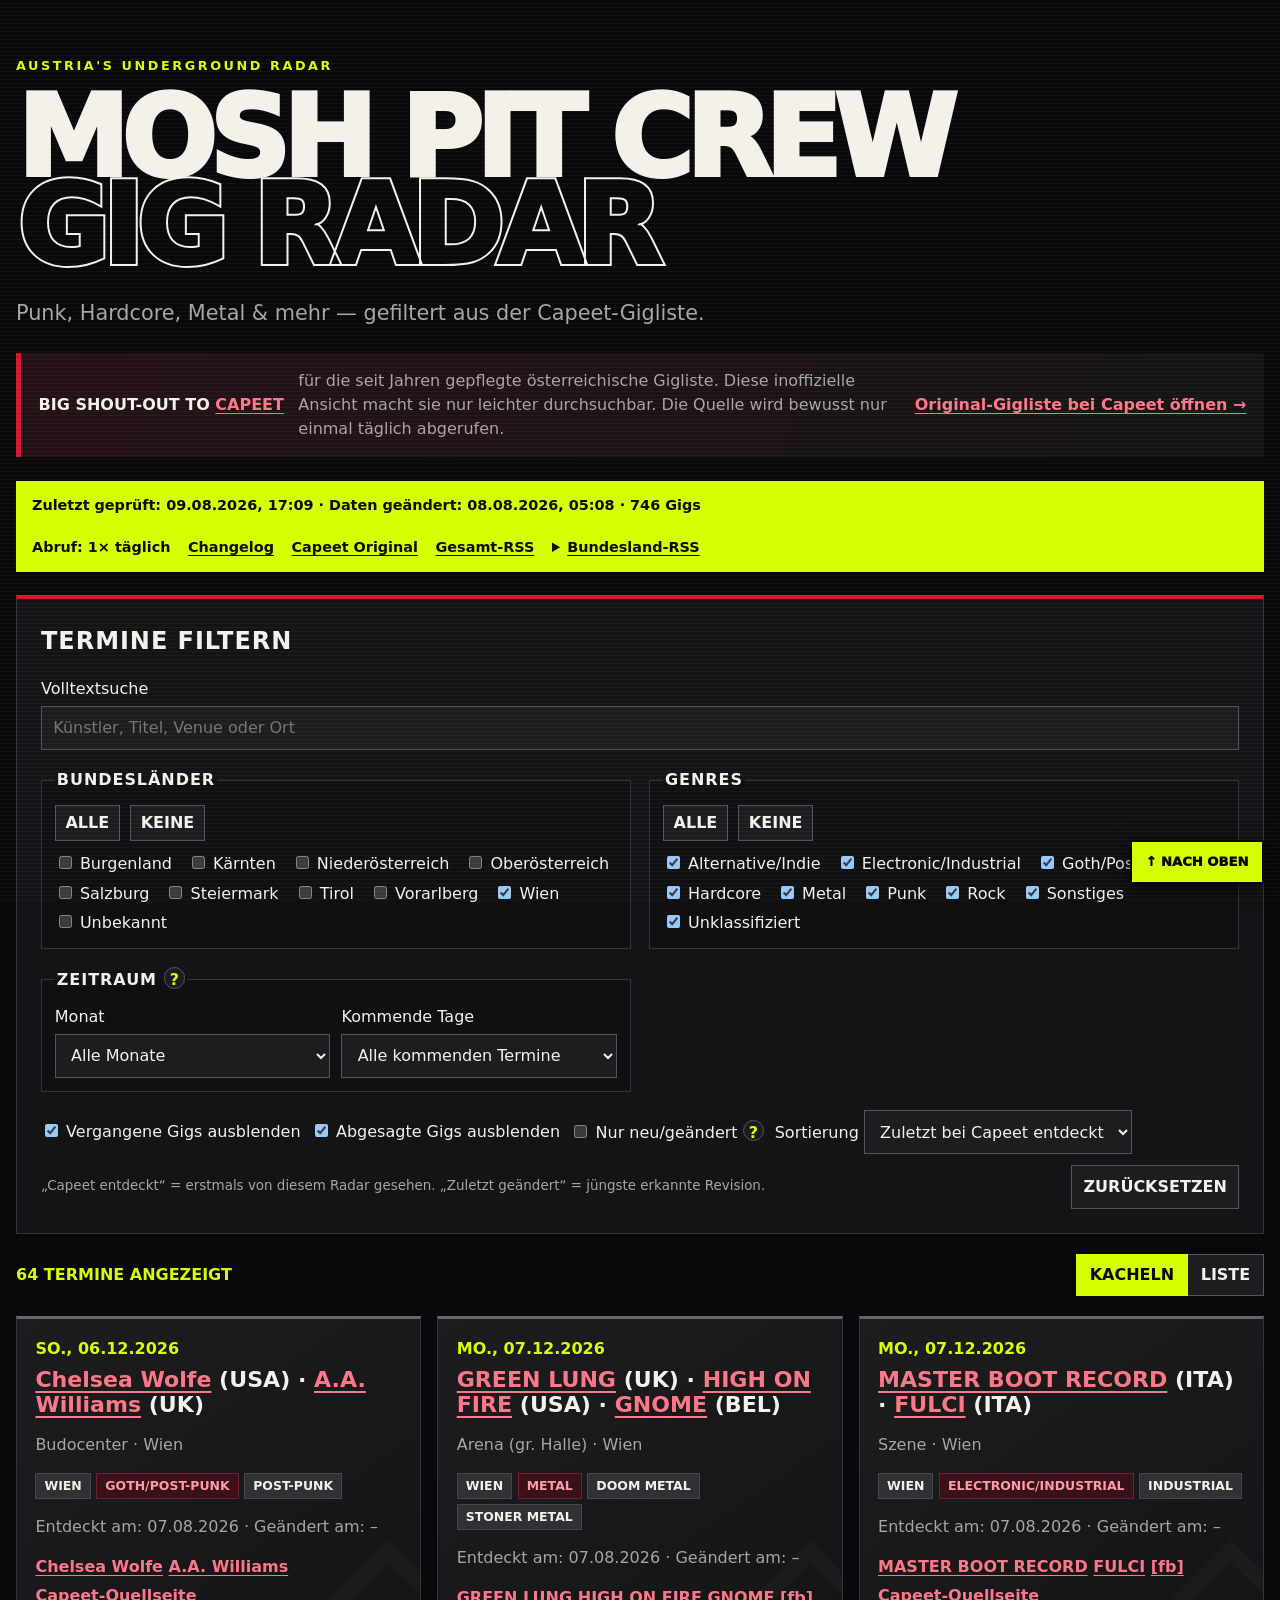
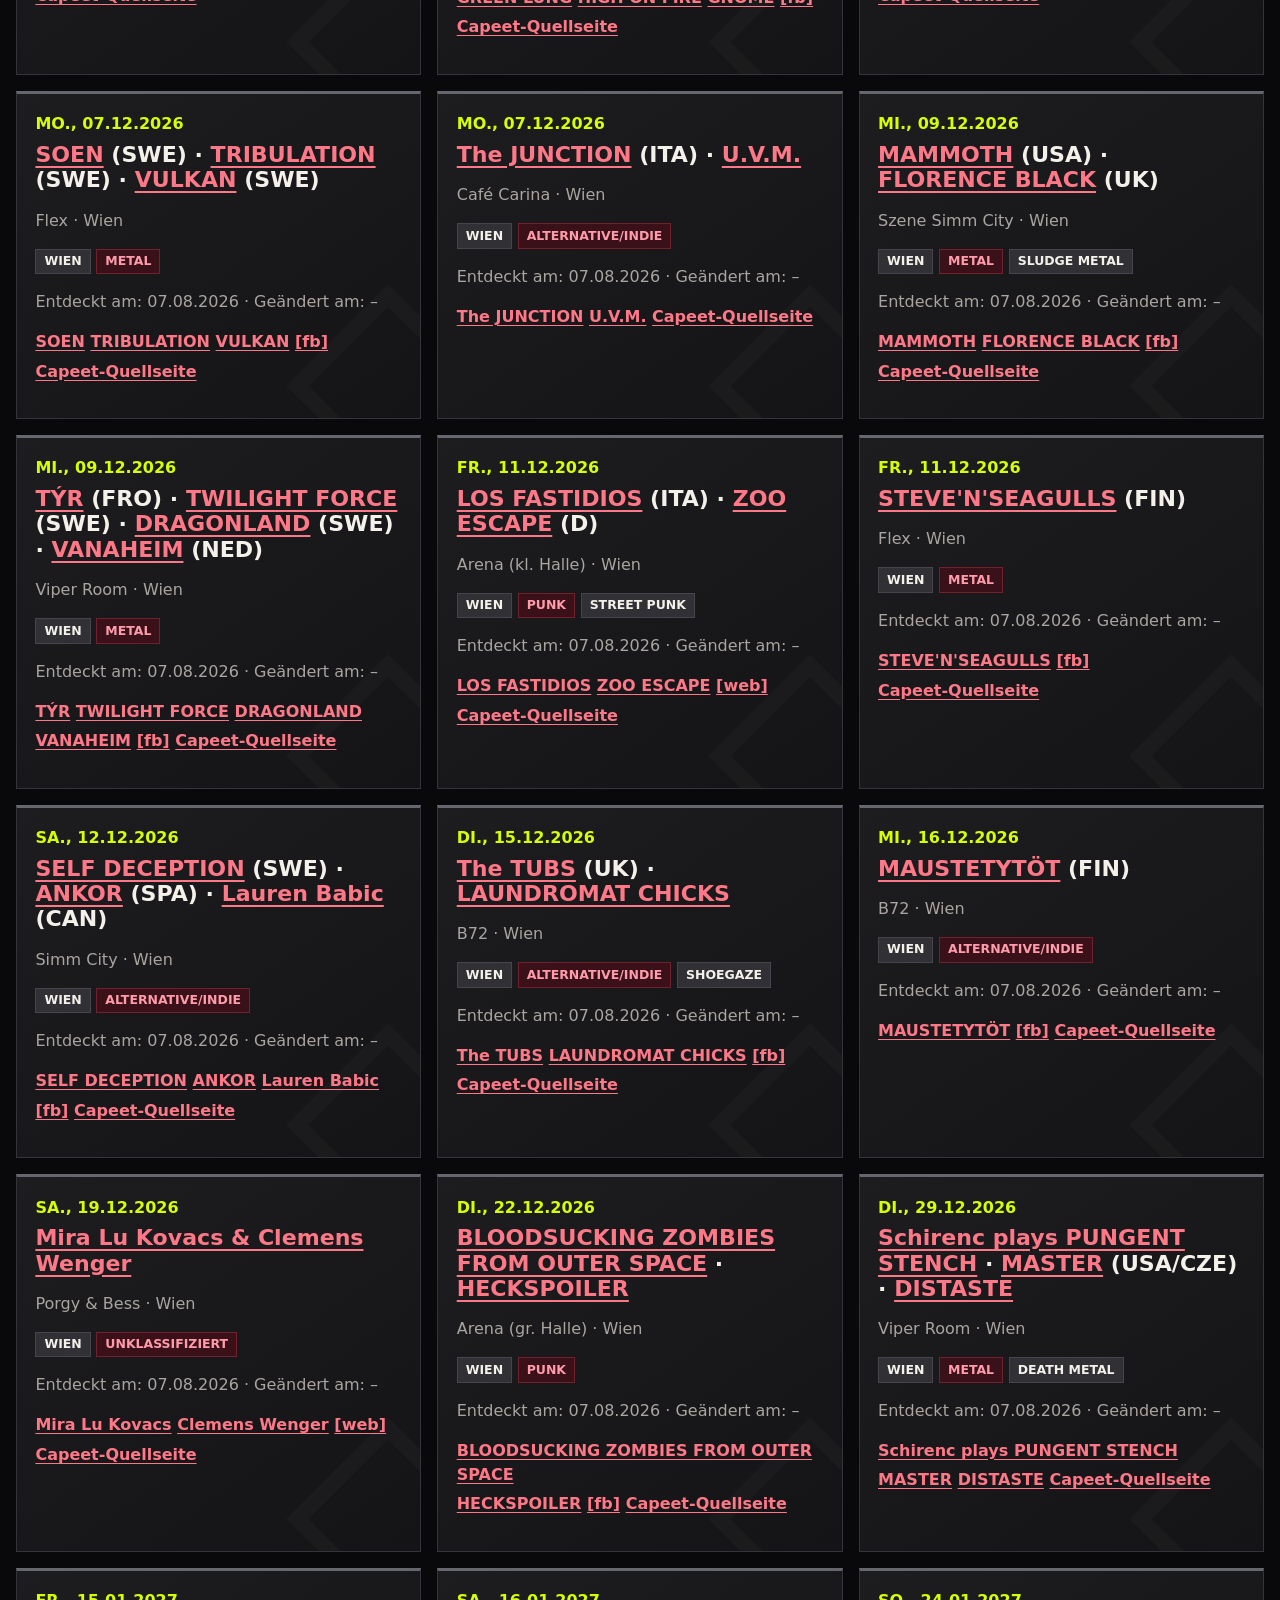
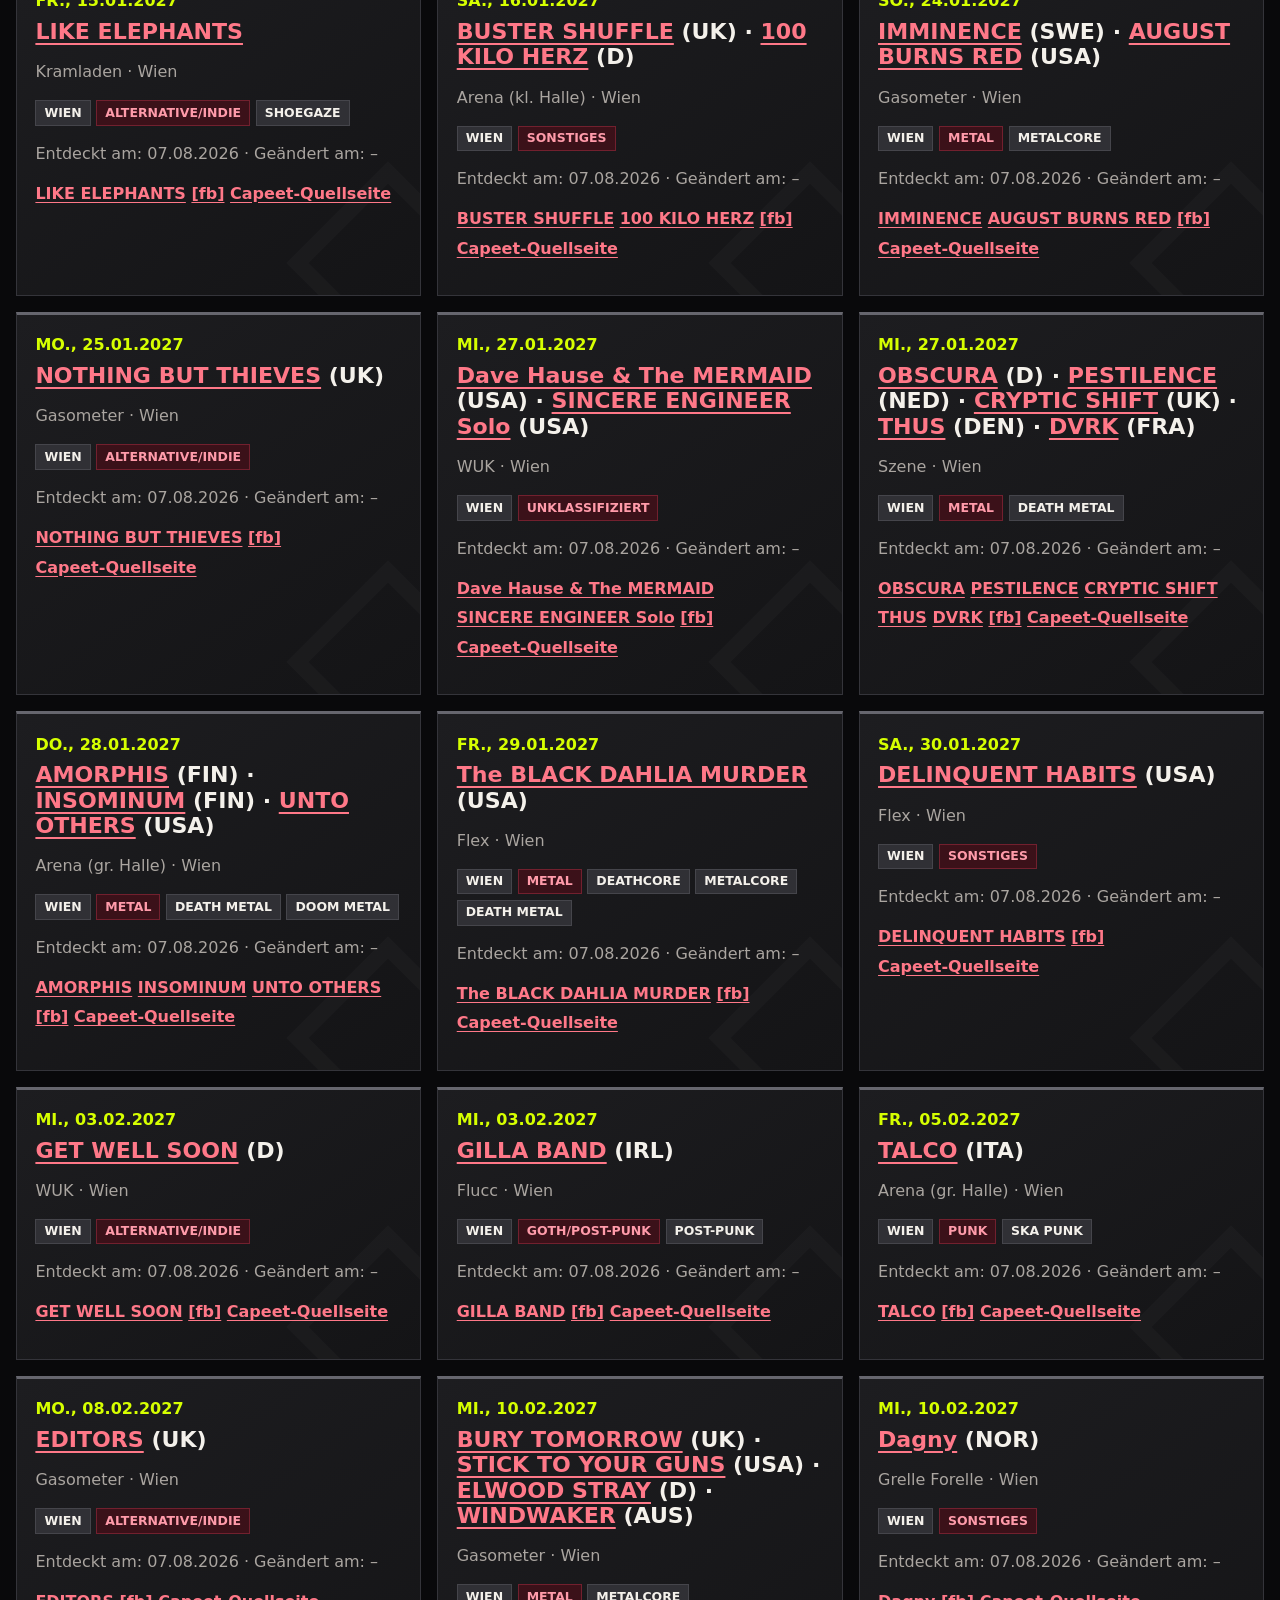
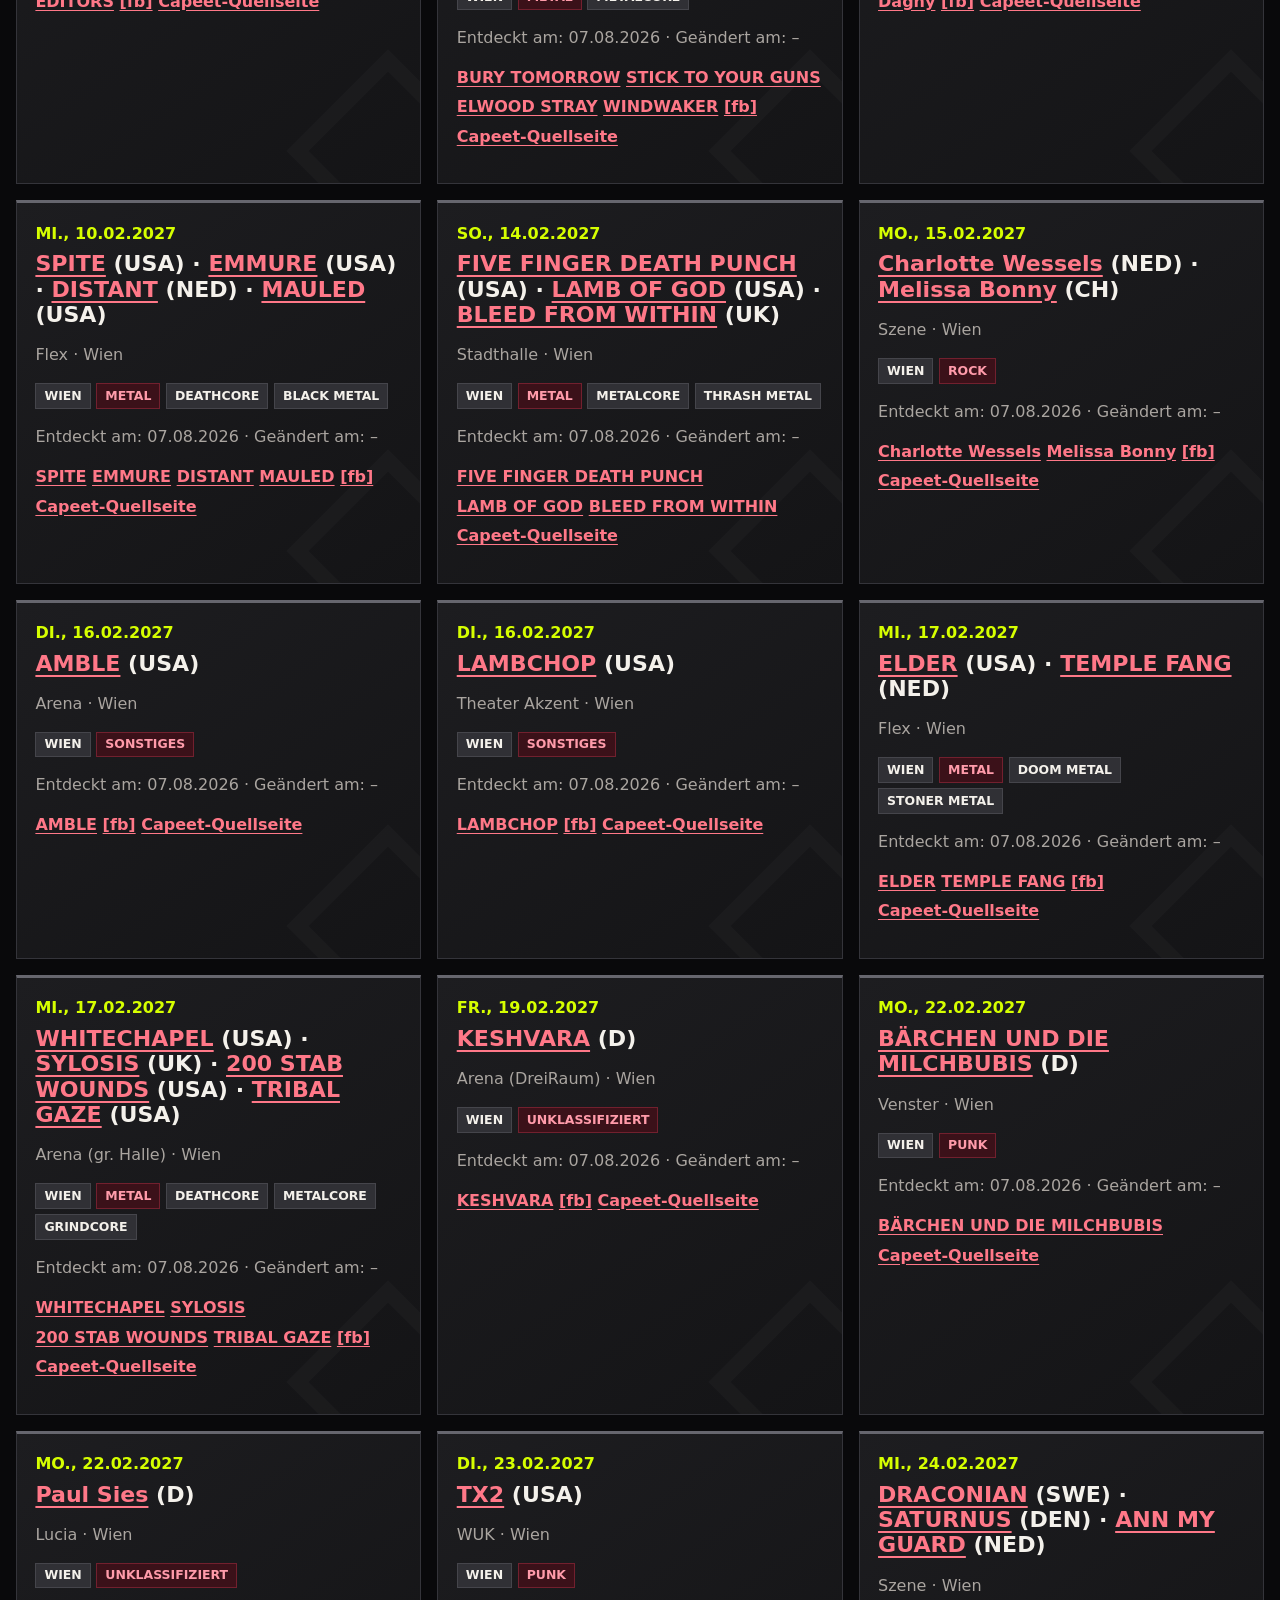
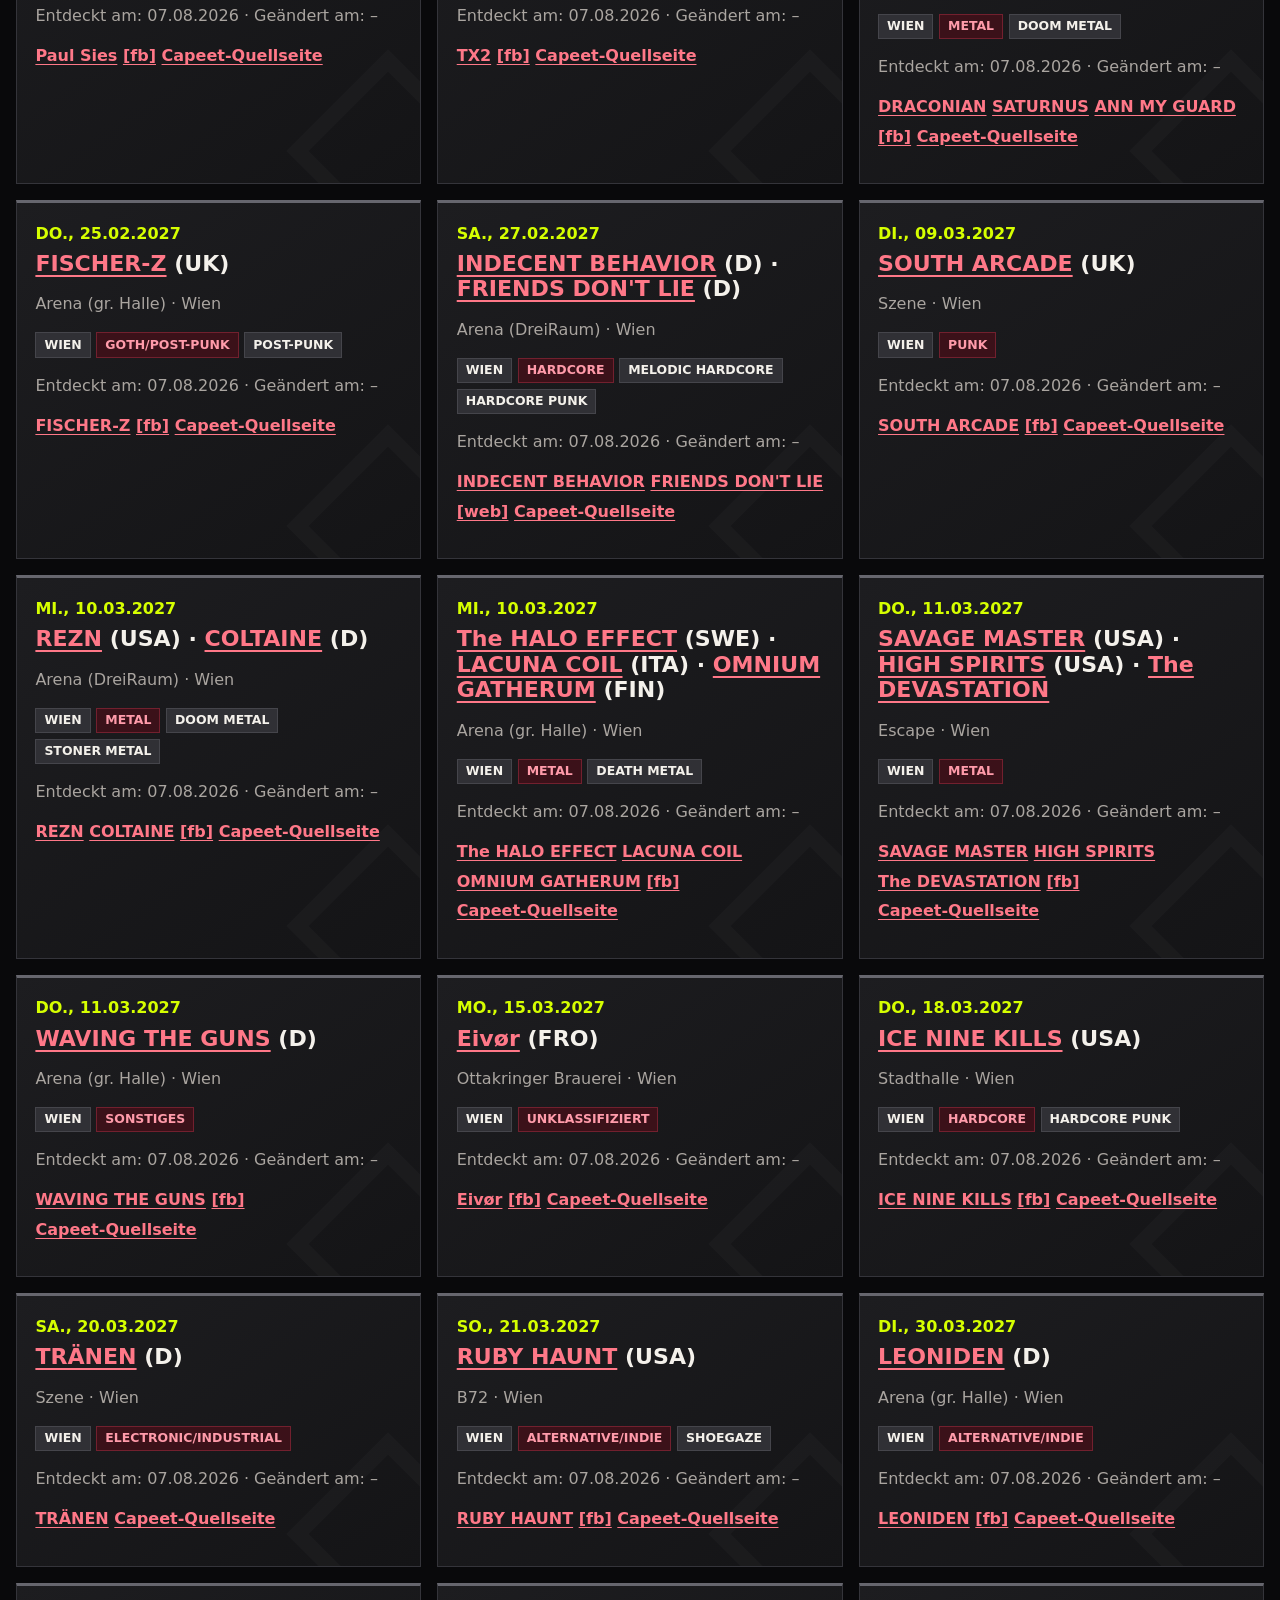
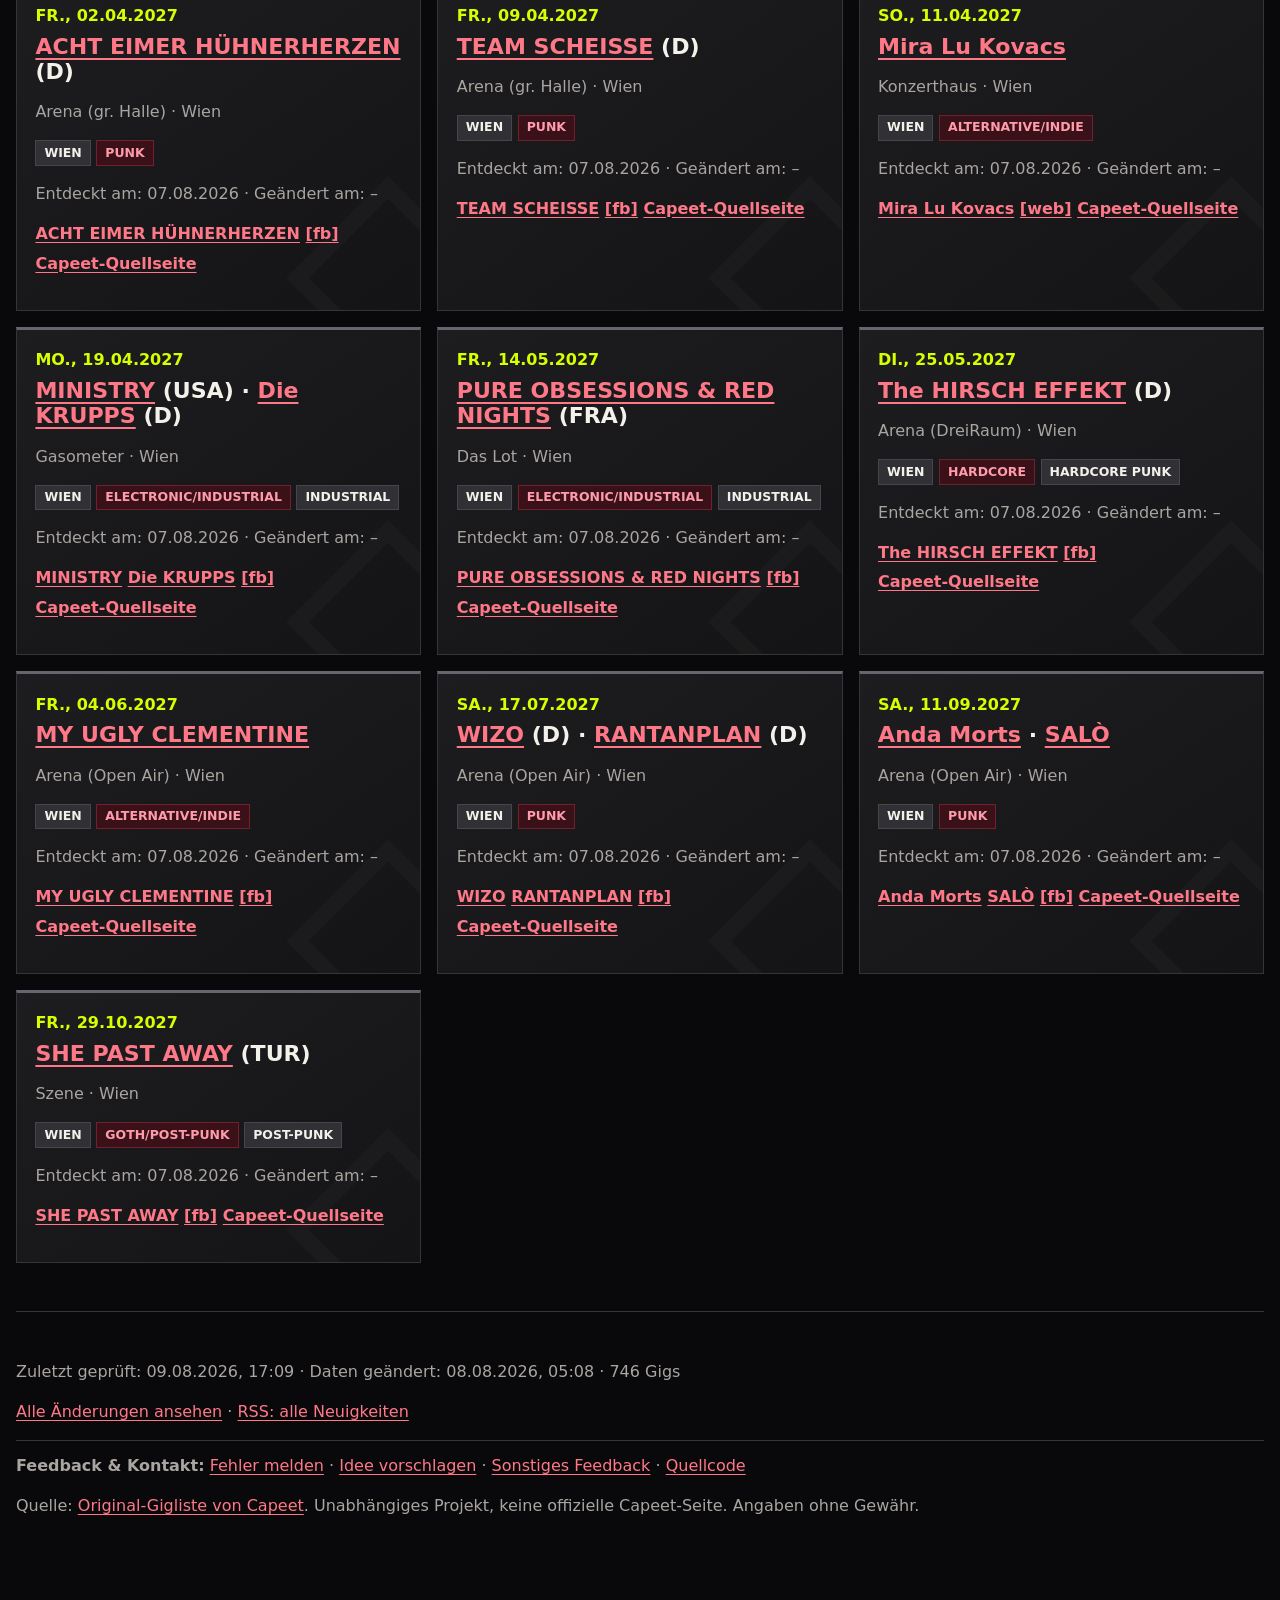
==== commit 163eb7d8: "fix: wrap RSS navigation below status" ====
--- a/docs/index.html
+++ b/docs/index.html
@@ -7,7 +7,7 @@
 <body id="top"><a class="skip" href="#results">Zu den Ergebnissen</a>
 <header class="hero"><p class="eyebrow">Austria's underground radar</p><h1>Mosh Pit Crew<br><span>Gig Radar</span></h1><p class="subtitle">Punk, Hardcore, Metal &amp; mehr — gefiltert aus der Capeet-Gigliste.</p>
 <aside class="capeet-shout" aria-label="Danke an Capeet"><strong>Big shout-out to <a href="https://www.capeet.com/gigs_list.html" rel="noopener noreferrer">Capeet</a></strong><span>für die seit Jahren gepflegte österreichische Gigliste. Diese inoffizielle Ansicht macht sie nur leichter durchsuchbar. Die Quelle wird bewusst nur einmal täglich abgerufen.</span><a class="capeet-cta" href="https://www.capeet.com/gigs_list.html" rel="noopener noreferrer">Original-Gigliste bei Capeet öffnen →</a></aside>
-<nav class="status-bar" aria-label="Datenstand und Feeds"><span id="header-metadata">Datenstand wird geladen …</span><span title="Die öffentliche Capeet-Seite wird einmal pro Tag abgefragt; zwischendurch bleibt der zuletzt erfolgreiche Stand online.">Abruf: 1× täglich</span><a href="changes.html">Changelog</a><a href="https://www.capeet.com/gigs_list.html" rel="noopener noreferrer">Capeet Original</a><a href="feed.xml">Gesamt-RSS</a><details class="feed-menu"><summary>Bundesland-RSS</summary><div><a href="feeds/neu-burgenland.xml">Burgenland</a><a href="feeds/neu-karnten.xml">Kärnten</a><a href="feeds/neu-niederosterreich.xml">Niederösterreich</a><a href="feeds/neu-oberosterreich.xml">Oberösterreich</a><a href="feeds/neu-salzburg.xml">Salzburg</a><a href="feeds/neu-steiermark.xml">Steiermark</a><a href="feeds/neu-tirol.xml">Tirol</a><a href="feeds/neu-vorarlberg.xml">Vorarlberg</a><a href="feeds/neu-wien.xml">Wien</a></div></details></nav></header>
+<nav class="status-bar" aria-label="Datenstand und Feeds"><span id="header-metadata">Datenstand wird geladen …</span><span class="nav-break" aria-hidden="true"></span><span title="Die öffentliche Capeet-Seite wird einmal pro Tag abgefragt; zwischendurch bleibt der zuletzt erfolgreiche Stand online.">Abruf: 1× täglich</span><a href="changes.html">Changelog</a><a href="https://www.capeet.com/gigs_list.html" rel="noopener noreferrer">Capeet Original</a><a href="feed.xml">Gesamt-RSS</a><details class="feed-menu"><summary>Bundesland-RSS</summary><div><a href="feeds/neu-burgenland.xml">Burgenland</a><a href="feeds/neu-karnten.xml">Kärnten</a><a href="feeds/neu-niederosterreich.xml">Niederösterreich</a><a href="feeds/neu-oberosterreich.xml">Oberösterreich</a><a href="feeds/neu-salzburg.xml">Salzburg</a><a href="feeds/neu-steiermark.xml">Steiermark</a><a href="feeds/neu-tirol.xml">Tirol</a><a href="feeds/neu-vorarlberg.xml">Vorarlberg</a><a href="feeds/neu-wien.xml">Wien</a></div></details></nav></header>
 <main><section class="controls" aria-labelledby="filter-heading"><h2 id="filter-heading">Termine filtern</h2>
 <label class="search">Volltextsuche <input id="search" type="search" placeholder="Künstler, Titel, Venue oder Ort" autocomplete="off"></label>
 <fieldset><legend>Bundesländer</legend><div class="quick"><button type="button" data-states="all">Alle</button><button type="button" data-states="none">Keine</button></div><div id="states" class="checks"></div></fieldset>
--- a/docs/assets/styles.css
+++ b/docs/assets/styles.css
@@ -1 +1 @@
-:root{--bg:#09090b;--surface:#141416;--raised:#1d1d20;--ink:#f4f1eb;--muted:#aaa5a0;--acid:#d6ff00;--blood:#d3182d;--line:#34343a;color-scheme:dark;scroll-behavior:smooth;scroll-padding-top:1rem}*{box-sizing:border-box}html{background:var(--bg)}body{margin:0;background:radial-gradient(circle at 80% -10%,#351018 0,transparent 30rem),var(--bg);color:var(--ink);font:1rem/1.5 Inter,ui-sans-serif,system-ui,-apple-system,sans-serif}body:before{content:"";position:fixed;inset:0;pointer-events:none;opacity:.035;background-image:repeating-linear-gradient(0deg,#fff 0,#fff 1px,transparent 1px,transparent 4px)}header,main,footer{width:min(82rem,calc(100% - 2rem));margin:auto}.hero{padding:3.5rem 0 1.4rem}.hero.compact{padding-top:2.4rem}.eyebrow{margin:0;color:var(--acid);font-size:.8rem;font-weight:900;letter-spacing:.2em;text-transform:uppercase}.hero h1{font-size:clamp(3rem,9vw,7rem);line-height:.78;letter-spacing:-.065em;text-transform:uppercase;margin:.18em 0 .25em;font-weight:1000}.hero h1 span{color:transparent;-webkit-text-stroke:2px var(--ink)}.subtitle{max-width:48rem;font-size:clamp(1rem,2vw,1.3rem);color:var(--muted)}.capeet-shout{display:flex;gap:.9rem;align-items:center;margin:1.5rem 0;padding:1rem 1.1rem;background:linear-gradient(110deg,#251116,var(--surface));border-left:5px solid var(--blood)}.capeet-shout strong{white-space:nowrap;text-transform:uppercase}.capeet-shout span{color:var(--muted);flex:1}.capeet-cta{font-weight:900;white-space:nowrap}.status-bar{display:flex;flex-wrap:wrap;gap:.65rem 1.1rem;align-items:center;padding:.85rem 1rem;background:var(--acid);color:#0b0b0c;font-size:.9rem;font-weight:800}.status-bar a{color:#0b0b0c}.header-feeds{display:flex;flex-wrap:wrap;gap:.65rem}.feed-menu{position:relative}.feed-menu summary{cursor:pointer;text-decoration:underline;text-underline-offset:.18em}.feed-menu div{position:absolute;z-index:8;top:calc(100% + .55rem);right:0;display:grid;min-width:13rem;padding:.45rem;background:var(--surface);border:1px solid var(--line);box-shadow:0 .7rem 2rem #0008}.feed-menu:not([open]) div{display:none}.feed-menu div a{padding:.35rem .5rem;color:var(--ink);white-space:nowrap}.feed-menu div a:hover{background:var(--raised);color:var(--acid)}.skip{position:absolute;left:-9999px}.skip:focus{left:1rem;top:1rem;background:var(--acid);color:#000;padding:.7rem;z-index:9}.controls{background:var(--surface);border:1px solid var(--line);border-top:4px solid var(--blood);padding:clamp(1rem,2vw,1.5rem);display:grid;grid-template-columns:repeat(2,minmax(0,1fr));gap:1.15rem}.controls h2,.search,.options{grid-column:1/-1}.controls h2{text-transform:uppercase;letter-spacing:.04em;margin:0}.search{display:grid;gap:.3rem}.controls fieldset{min-width:0;margin:0;border:1px solid var(--line);background:#101012;padding:.8rem}.controls legend{font-weight:900;text-transform:uppercase;letter-spacing:.06em}.time-filters{display:grid;grid-template-columns:repeat(2,minmax(0,1fr));gap:.7rem}.time-filters label,.change-controls label{display:grid;gap:.3rem}.change-controls{grid-template-columns:repeat(3,minmax(0,1fr))}.controls input[type=search],.controls select,.controls button{min-height:2.75rem;font:inherit;border:1px solid #55555c;border-radius:0;background:var(--raised);color:var(--ink);padding:.55rem .7rem}.controls button{cursor:pointer;font-weight:900;text-transform:uppercase}.controls button:hover{border-color:var(--acid);color:var(--acid)}.checks{display:flex;flex-wrap:wrap;gap:.35rem 1rem}.checks label,.options label{white-space:nowrap}.quick,.options{display:flex;flex-wrap:wrap;align-items:center;gap:.65rem}.quick{margin-bottom:.7rem}.quick button{min-height:2.2rem;padding:.3rem .6rem}.help{display:inline-grid!important;place-items:center;min-height:1.35rem!important;width:1.35rem;height:1.35rem;padding:0!important;border-radius:50%!important;color:var(--acid)!important;font-size:.75rem}.hint{flex:1 1 20rem;color:var(--muted);font-size:.84rem}.results-toolbar{display:flex;align-items:center;justify-content:space-between;gap:1rem;margin:1.25rem 0}.count{font-weight:900;margin:0;color:var(--acid);text-transform:uppercase}.view-toggle{display:flex}.view-toggle button{border:1px solid #55555c;background:var(--raised);color:var(--ink);font:inherit;font-weight:900;padding:.5rem .8rem;cursor:pointer;text-transform:uppercase}.view-toggle button+button{border-left:0}.view-toggle button[aria-pressed=true]{background:var(--acid);border-color:var(--acid);color:#09090b}.cards{display:grid;grid-template-columns:repeat(auto-fit,minmax(min(100%,22rem),1fr));gap:1rem}.cards.list-view{grid-template-columns:1fr;gap:.5rem}.card{position:relative;overflow:hidden;background:linear-gradient(145deg,var(--raised),var(--surface));border:1px solid var(--line);border-top:3px solid #66666e;padding:1.15rem}.card:after{content:"";position:absolute;right:-2.5rem;bottom:-2.5rem;width:7rem;height:7rem;border:1rem solid rgba(255,255,255,.025);transform:rotate(45deg)}.list-view .card{display:grid;grid-template-columns:10rem minmax(14rem,1.5fr) minmax(12rem,1fr) minmax(12rem,auto);gap:.25rem 1rem;align-items:start;padding:.8rem 1rem}.list-view .card:after{display:none}.list-view .date{grid-column:1;grid-row:1/4}.list-view .card h2{grid-column:2;margin:0}.list-view .title{grid-column:2;margin:.15rem 0}.list-view .place{grid-column:3;grid-row:1/3;margin:0}.list-view .badges{grid-column:4;grid-row:1/3;margin:0}.list-view .source{grid-column:2/4;margin:.25rem 0 0;font-size:.82rem}.list-view .links{grid-column:4;margin:.25rem 0 0;justify-content:flex-end}.card.cancelled,.change-cancelled{border-top-color:var(--blood)}.date{margin:0;font-weight:900;color:var(--acid);text-transform:uppercase}.card h2,.card h3{position:relative;z-index:1;font-size:1.38rem;line-height:1.15;margin:.35rem 0}.title,.place,.source{position:relative;z-index:1;color:var(--muted)}.badges,.links{position:relative;z-index:1;display:flex;flex-wrap:wrap;gap:.35rem}.badge{background:#303035;border:1px solid #45454b;padding:.15rem .5rem;font-size:.78rem;font-weight:800;text-transform:uppercase}.badge:nth-child(2){background:#3b1119;border-color:#72202e;color:#ff9baa}.badge.alert{background:#5a101c;color:#ffd3d7}.badge.change,.change-kind{background:#3c4400;border-color:#728000;color:var(--acid)}.change-day{margin-top:2rem}.change-day>h2{font-size:1rem;color:var(--acid);text-transform:uppercase;letter-spacing:.08em;border-bottom:1px solid var(--line);padding-bottom:.45rem}.change-top{position:relative;z-index:1;color:var(--muted);font-size:.85rem}.change-details{position:relative;z-index:1;display:grid;grid-template-columns:minmax(7rem,auto) 1fr;gap:.3rem .8rem;border-top:1px solid var(--line);padding-top:.75rem}.change-details dt{font-weight:900}.change-details dd{margin:0;color:var(--muted);overflow-wrap:anywhere}.change-link{position:relative;z-index:1;font-size:.85rem}.change-new{border-top-color:var(--acid)}.change-unlisted{opacity:.82}.contact-links{padding-top:.8rem;border-top:1px solid var(--line)}.back-top{position:fixed;right:max(1rem,env(safe-area-inset-right));bottom:max(1rem,env(safe-area-inset-bottom));z-index:10;padding:.65rem .85rem;background:var(--acid);border:2px solid #09090b;color:#09090b;font-size:.82rem;font-weight:1000;text-decoration:none;text-transform:uppercase;box-shadow:0 .4rem 1.3rem #0009}.back-top:hover{background:var(--ink);color:#09090b}a{color:#ff7888;text-underline-offset:.18em}.links a{font-weight:750}footer{border-top:1px solid var(--line);margin-top:3rem;padding:2rem 0 5rem;color:var(--muted)}:focus-visible{outline:3px solid var(--acid);outline-offset:3px}@media(max-width:1000px){.list-view .card{grid-template-columns:9rem minmax(12rem,1fr) minmax(11rem,1fr)}.list-view .badges{grid-column:3;grid-row:3}.list-view .source{grid-column:2}.list-view .links{grid-column:3}}@media(max-width:900px){.capeet-shout{align-items:flex-start;flex-direction:column}.capeet-cta{white-space:normal}}@media(max-width:760px){.hero{padding-top:2rem}.controls,.change-controls{grid-template-columns:1fr}.controls h2,.search,.options{grid-column:1}.time-filters{grid-template-columns:1fr}.status-bar,.options{align-items:flex-start;flex-direction:column}.feed-menu div{left:0;right:auto}.options select,.search input{width:100%}.list-view .card{grid-template-columns:7.5rem 1fr}.list-view .date{grid-column:1}.list-view .card h2,.list-view .title,.list-view .place,.list-view .badges,.list-view .source,.list-view .links{grid-column:2;grid-row:auto;justify-content:flex-start}}@media(max-width:520px){.results-toolbar{align-items:stretch;flex-direction:column}.view-toggle button{flex:1}.back-top{padding:.55rem .65rem;font-size:.72rem}}@media(max-width:420px){header,main,footer{width:min(100% - 1rem,82rem)}.hero h1{font-size:2.85rem}.controls{padding:.75rem}.checks{display:grid;grid-template-columns:repeat(2,minmax(0,1fr));gap:.5rem}.card{padding:.9rem}.list-view .card{display:block}.list-view .card>*{margin:.35rem 0}.change-details{grid-template-columns:1fr}.change-details dd{margin-bottom:.45rem}}@media(prefers-reduced-motion:reduce){:root{scroll-behavior:auto}*{scroll-behavior:auto!important}}.event-changes{position:relative;z-index:1;margin:.7rem 0;padding:.65rem .75rem;background:#251116;border-left:3px solid var(--blood)}.event-changes-title{margin:0 0 .3rem;color:#ff9baa;font-size:.78rem;font-weight:900;text-transform:uppercase}.event-change{margin:.2rem 0;font-size:.88rem}.event-change del,.change-details del{color:#ff9baa;text-decoration-thickness:2px}.event-change ins,.change-details ins{color:var(--acid);font-weight:800;text-decoration:none}.list-view .event-changes{grid-column:2/5;margin:.35rem 0}.list-view .source{grid-column:2/4}+:root{--bg:#09090b;--surface:#141416;--raised:#1d1d20;--ink:#f4f1eb;--muted:#aaa5a0;--acid:#d6ff00;--blood:#d3182d;--line:#34343a;color-scheme:dark;scroll-behavior:smooth;scroll-padding-top:1rem}*{box-sizing:border-box}html{background:var(--bg)}body{margin:0;background:radial-gradient(circle at 80% -10%,#351018 0,transparent 30rem),var(--bg);color:var(--ink);font:1rem/1.5 Inter,ui-sans-serif,system-ui,-apple-system,sans-serif}body:before{content:"";position:fixed;inset:0;pointer-events:none;opacity:.035;background-image:repeating-linear-gradient(0deg,#fff 0,#fff 1px,transparent 1px,transparent 4px)}header,main,footer{width:min(82rem,calc(100% - 2rem));margin:auto}.hero{padding:3.5rem 0 1.4rem}.hero.compact{padding-top:2.4rem}.eyebrow{margin:0;color:var(--acid);font-size:.8rem;font-weight:900;letter-spacing:.2em;text-transform:uppercase}.hero h1{font-size:clamp(3rem,9vw,7rem);line-height:.78;letter-spacing:-.065em;text-transform:uppercase;margin:.18em 0 .25em;font-weight:1000}.hero h1 span{color:transparent;-webkit-text-stroke:2px var(--ink)}.subtitle{max-width:48rem;font-size:clamp(1rem,2vw,1.3rem);color:var(--muted)}.capeet-shout{display:flex;gap:.9rem;align-items:center;margin:1.5rem 0;padding:1rem 1.1rem;background:linear-gradient(110deg,#251116,var(--surface));border-left:5px solid var(--blood)}.capeet-shout strong{white-space:nowrap;text-transform:uppercase}.capeet-shout span{color:var(--muted);flex:1}.capeet-cta{font-weight:900;white-space:nowrap}.status-bar{display:flex;flex-wrap:wrap;gap:.65rem 1.1rem;align-items:center;padding:.85rem 1rem;background:var(--acid);color:#0b0b0c;font-size:.9rem;font-weight:800}.status-bar a{color:#0b0b0c}.header-feeds{display:flex;flex-wrap:wrap;gap:.65rem}.feed-menu{position:relative}.feed-menu summary{cursor:pointer;text-decoration:underline;text-underline-offset:.18em}.feed-menu div{position:absolute;z-index:8;top:calc(100% + .55rem);right:0;display:grid;min-width:13rem;padding:.45rem;background:var(--surface);border:1px solid var(--line);box-shadow:0 .7rem 2rem #0008}.feed-menu:not([open]) div{display:none}.feed-menu div a{padding:.35rem .5rem;color:var(--ink);white-space:nowrap}.feed-menu div a:hover{background:var(--raised);color:var(--acid)}.skip{position:absolute;left:-9999px}.skip:focus{left:1rem;top:1rem;background:var(--acid);color:#000;padding:.7rem;z-index:9}.controls{background:var(--surface);border:1px solid var(--line);border-top:4px solid var(--blood);padding:clamp(1rem,2vw,1.5rem);display:grid;grid-template-columns:repeat(2,minmax(0,1fr));gap:1.15rem}.controls h2,.search,.options{grid-column:1/-1}.controls h2{text-transform:uppercase;letter-spacing:.04em;margin:0}.search{display:grid;gap:.3rem}.controls fieldset{min-width:0;margin:0;border:1px solid var(--line);background:#101012;padding:.8rem}.controls legend{font-weight:900;text-transform:uppercase;letter-spacing:.06em}.time-filters{display:grid;grid-template-columns:repeat(2,minmax(0,1fr));gap:.7rem}.time-filters label,.change-controls label{display:grid;gap:.3rem}.change-controls{grid-template-columns:repeat(3,minmax(0,1fr))}.controls input[type=search],.controls select,.controls button{min-height:2.75rem;font:inherit;border:1px solid #55555c;border-radius:0;background:var(--raised);color:var(--ink);padding:.55rem .7rem}.controls button{cursor:pointer;font-weight:900;text-transform:uppercase}.controls button:hover{border-color:var(--acid);color:var(--acid)}.checks{display:flex;flex-wrap:wrap;gap:.35rem 1rem}.checks label,.options label{white-space:nowrap}.quick,.options{display:flex;flex-wrap:wrap;align-items:center;gap:.65rem}.quick{margin-bottom:.7rem}.quick button{min-height:2.2rem;padding:.3rem .6rem}.help{display:inline-grid!important;place-items:center;min-height:1.35rem!important;width:1.35rem;height:1.35rem;padding:0!important;border-radius:50%!important;color:var(--acid)!important;font-size:.75rem}.hint{flex:1 1 20rem;color:var(--muted);font-size:.84rem}.results-toolbar{display:flex;align-items:center;justify-content:space-between;gap:1rem;margin:1.25rem 0}.count{font-weight:900;margin:0;color:var(--acid);text-transform:uppercase}.view-toggle{display:flex}.view-toggle button{border:1px solid #55555c;background:var(--raised);color:var(--ink);font:inherit;font-weight:900;padding:.5rem .8rem;cursor:pointer;text-transform:uppercase}.view-toggle button+button{border-left:0}.view-toggle button[aria-pressed=true]{background:var(--acid);border-color:var(--acid);color:#09090b}.cards{display:grid;grid-template-columns:repeat(auto-fit,minmax(min(100%,22rem),1fr));gap:1rem}.cards.list-view{grid-template-columns:1fr;gap:.5rem}.card{position:relative;overflow:hidden;background:linear-gradient(145deg,var(--raised),var(--surface));border:1px solid var(--line);border-top:3px solid #66666e;padding:1.15rem}.card:after{content:"";position:absolute;right:-2.5rem;bottom:-2.5rem;width:7rem;height:7rem;border:1rem solid rgba(255,255,255,.025);transform:rotate(45deg)}.list-view .card{display:grid;grid-template-columns:10rem minmax(14rem,1.5fr) minmax(12rem,1fr) minmax(12rem,auto);gap:.25rem 1rem;align-items:start;padding:.8rem 1rem}.list-view .card:after{display:none}.list-view .date{grid-column:1;grid-row:1/4}.list-view .card h2{grid-column:2;margin:0}.list-view .title{grid-column:2;margin:.15rem 0}.list-view .place{grid-column:3;grid-row:1/3;margin:0}.list-view .badges{grid-column:4;grid-row:1/3;margin:0}.list-view .source{grid-column:2/4;margin:.25rem 0 0;font-size:.82rem}.list-view .links{grid-column:4;margin:.25rem 0 0;justify-content:flex-end}.card.cancelled,.change-cancelled{border-top-color:var(--blood)}.date{margin:0;font-weight:900;color:var(--acid);text-transform:uppercase}.card h2,.card h3{position:relative;z-index:1;font-size:1.38rem;line-height:1.15;margin:.35rem 0}.title,.place,.source{position:relative;z-index:1;color:var(--muted)}.badges,.links{position:relative;z-index:1;display:flex;flex-wrap:wrap;gap:.35rem}.badge{background:#303035;border:1px solid #45454b;padding:.15rem .5rem;font-size:.78rem;font-weight:800;text-transform:uppercase}.badge:nth-child(2){background:#3b1119;border-color:#72202e;color:#ff9baa}.badge.alert{background:#5a101c;color:#ffd3d7}.badge.change,.change-kind{background:#3c4400;border-color:#728000;color:var(--acid)}.change-day{margin-top:2rem}.change-day>h2{font-size:1rem;color:var(--acid);text-transform:uppercase;letter-spacing:.08em;border-bottom:1px solid var(--line);padding-bottom:.45rem}.change-top{position:relative;z-index:1;color:var(--muted);font-size:.85rem}.change-details{position:relative;z-index:1;display:grid;grid-template-columns:minmax(7rem,auto) 1fr;gap:.3rem .8rem;border-top:1px solid var(--line);padding-top:.75rem}.change-details dt{font-weight:900}.change-details dd{margin:0;color:var(--muted);overflow-wrap:anywhere}.change-link{position:relative;z-index:1;font-size:.85rem}.change-new{border-top-color:var(--acid)}.change-unlisted{opacity:.82}.contact-links{padding-top:.8rem;border-top:1px solid var(--line)}.back-top{position:fixed;right:max(1rem,env(safe-area-inset-right));bottom:max(1rem,env(safe-area-inset-bottom));z-index:10;padding:.65rem .85rem;background:var(--acid);border:2px solid #09090b;color:#09090b;font-size:.82rem;font-weight:1000;text-decoration:none;text-transform:uppercase;box-shadow:0 .4rem 1.3rem #0009}.back-top:hover{background:var(--ink);color:#09090b}a{color:#ff7888;text-underline-offset:.18em}.links a{font-weight:750}footer{border-top:1px solid var(--line);margin-top:3rem;padding:2rem 0 5rem;color:var(--muted)}:focus-visible{outline:3px solid var(--acid);outline-offset:3px}@media(max-width:1000px){.list-view .card{grid-template-columns:9rem minmax(12rem,1fr) minmax(11rem,1fr)}.list-view .badges{grid-column:3;grid-row:3}.list-view .source{grid-column:2}.list-view .links{grid-column:3}}@media(max-width:900px){.capeet-shout{align-items:flex-start;flex-direction:column}.capeet-cta{white-space:normal}}@media(max-width:760px){.hero{padding-top:2rem}.controls,.change-controls{grid-template-columns:1fr}.controls h2,.search,.options{grid-column:1}.time-filters{grid-template-columns:1fr}.status-bar,.options{align-items:flex-start;flex-direction:column}.feed-menu div{left:0;right:auto}.options select,.search input{width:100%}.list-view .card{grid-template-columns:7.5rem 1fr}.list-view .date{grid-column:1}.list-view .card h2,.list-view .title,.list-view .place,.list-view .badges,.list-view .source,.list-view .links{grid-column:2;grid-row:auto;justify-content:flex-start}}@media(max-width:520px){.results-toolbar{align-items:stretch;flex-direction:column}.view-toggle button{flex:1}.back-top{padding:.55rem .65rem;font-size:.72rem}}@media(max-width:420px){header,main,footer{width:min(100% - 1rem,82rem)}.hero h1{font-size:2.85rem}.controls{padding:.75rem}.checks{display:grid;grid-template-columns:repeat(2,minmax(0,1fr));gap:.5rem}.card{padding:.9rem}.list-view .card{display:block}.list-view .card>*{margin:.35rem 0}.change-details{grid-template-columns:1fr}.change-details dd{margin-bottom:.45rem}}@media(prefers-reduced-motion:reduce){:root{scroll-behavior:auto}*{scroll-behavior:auto!important}}.event-changes{position:relative;z-index:1;margin:.7rem 0;padding:.65rem .75rem;background:#251116;border-left:3px solid var(--blood)}.event-changes-title{margin:0 0 .3rem;color:#ff9baa;font-size:.78rem;font-weight:900;text-transform:uppercase}.event-change{margin:.2rem 0;font-size:.88rem}.event-change del,.change-details del{color:#ff9baa;text-decoration-thickness:2px}.event-change ins,.change-details ins{color:var(--acid);font-weight:800;text-decoration:none}.list-view .event-changes{grid-column:2/5;margin:.35rem 0}.list-view .source{grid-column:2/4}.nav-break{flex-basis:100%;height:0}
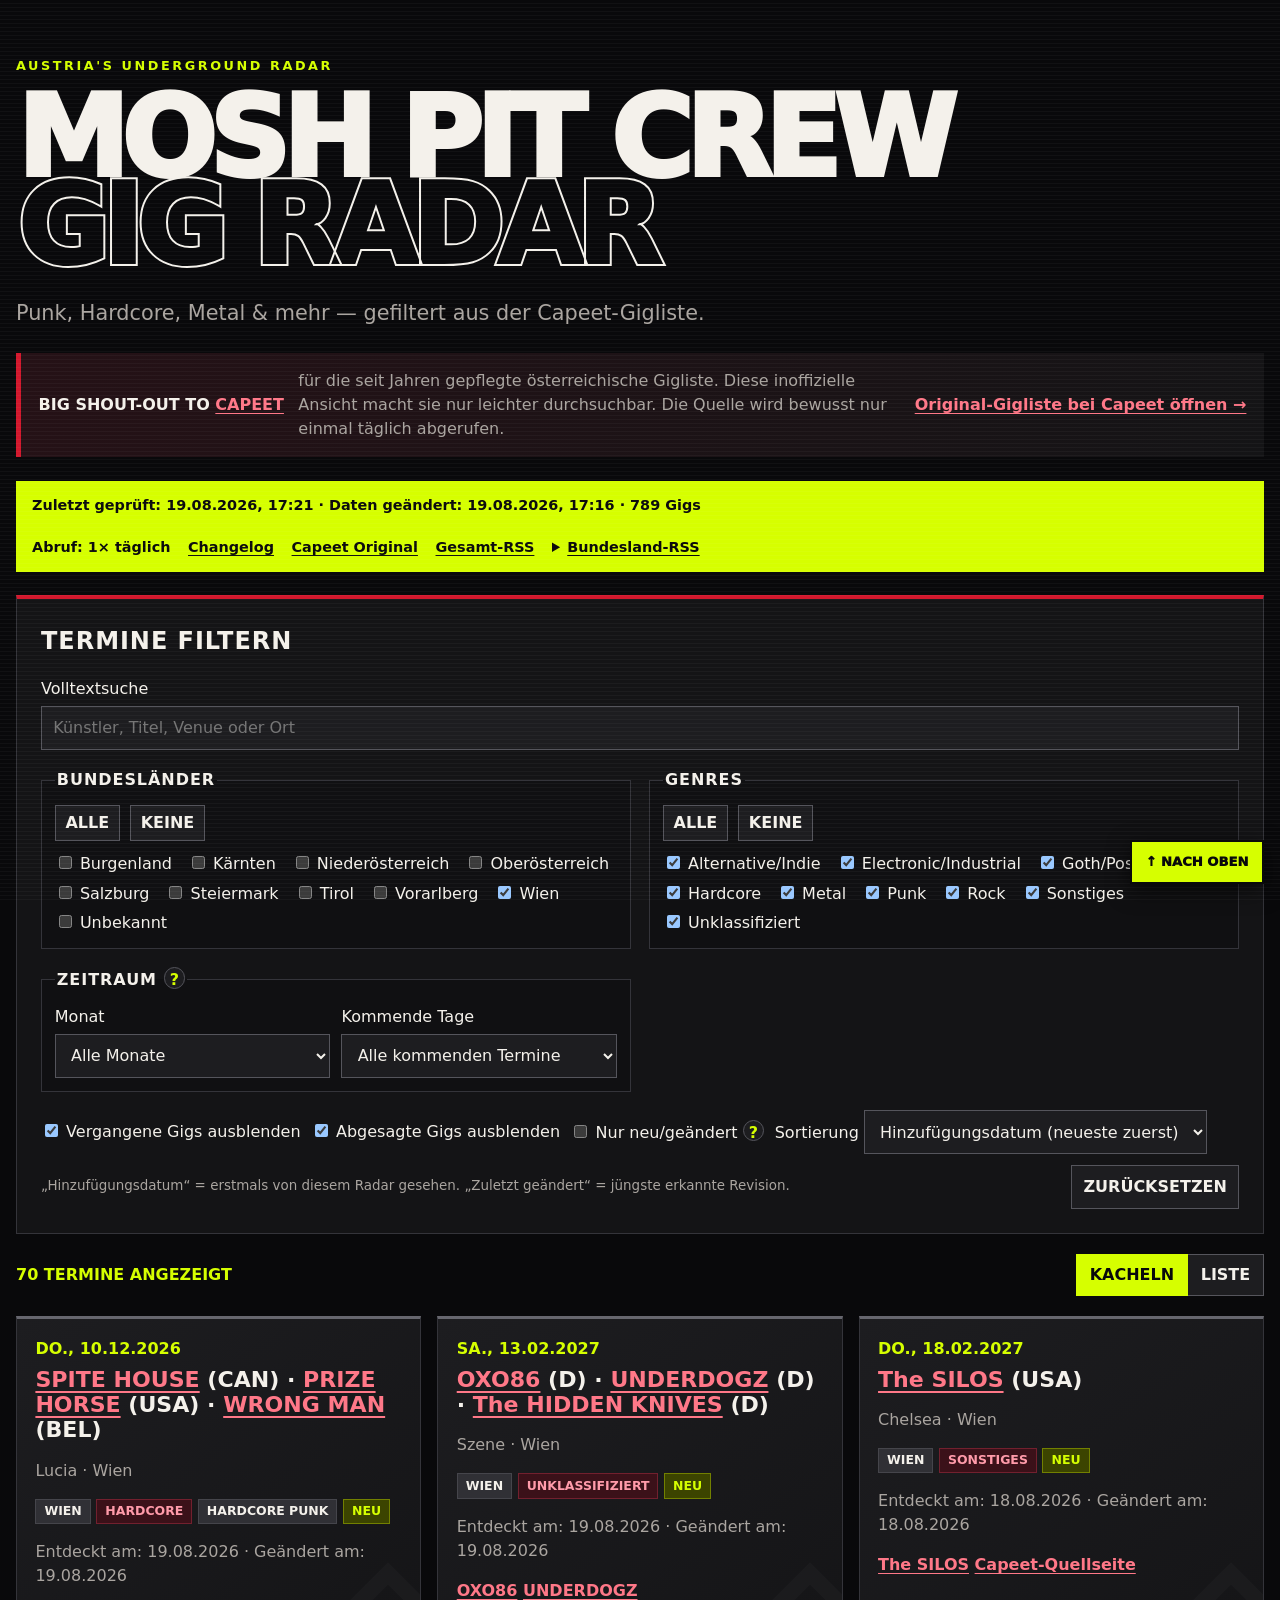
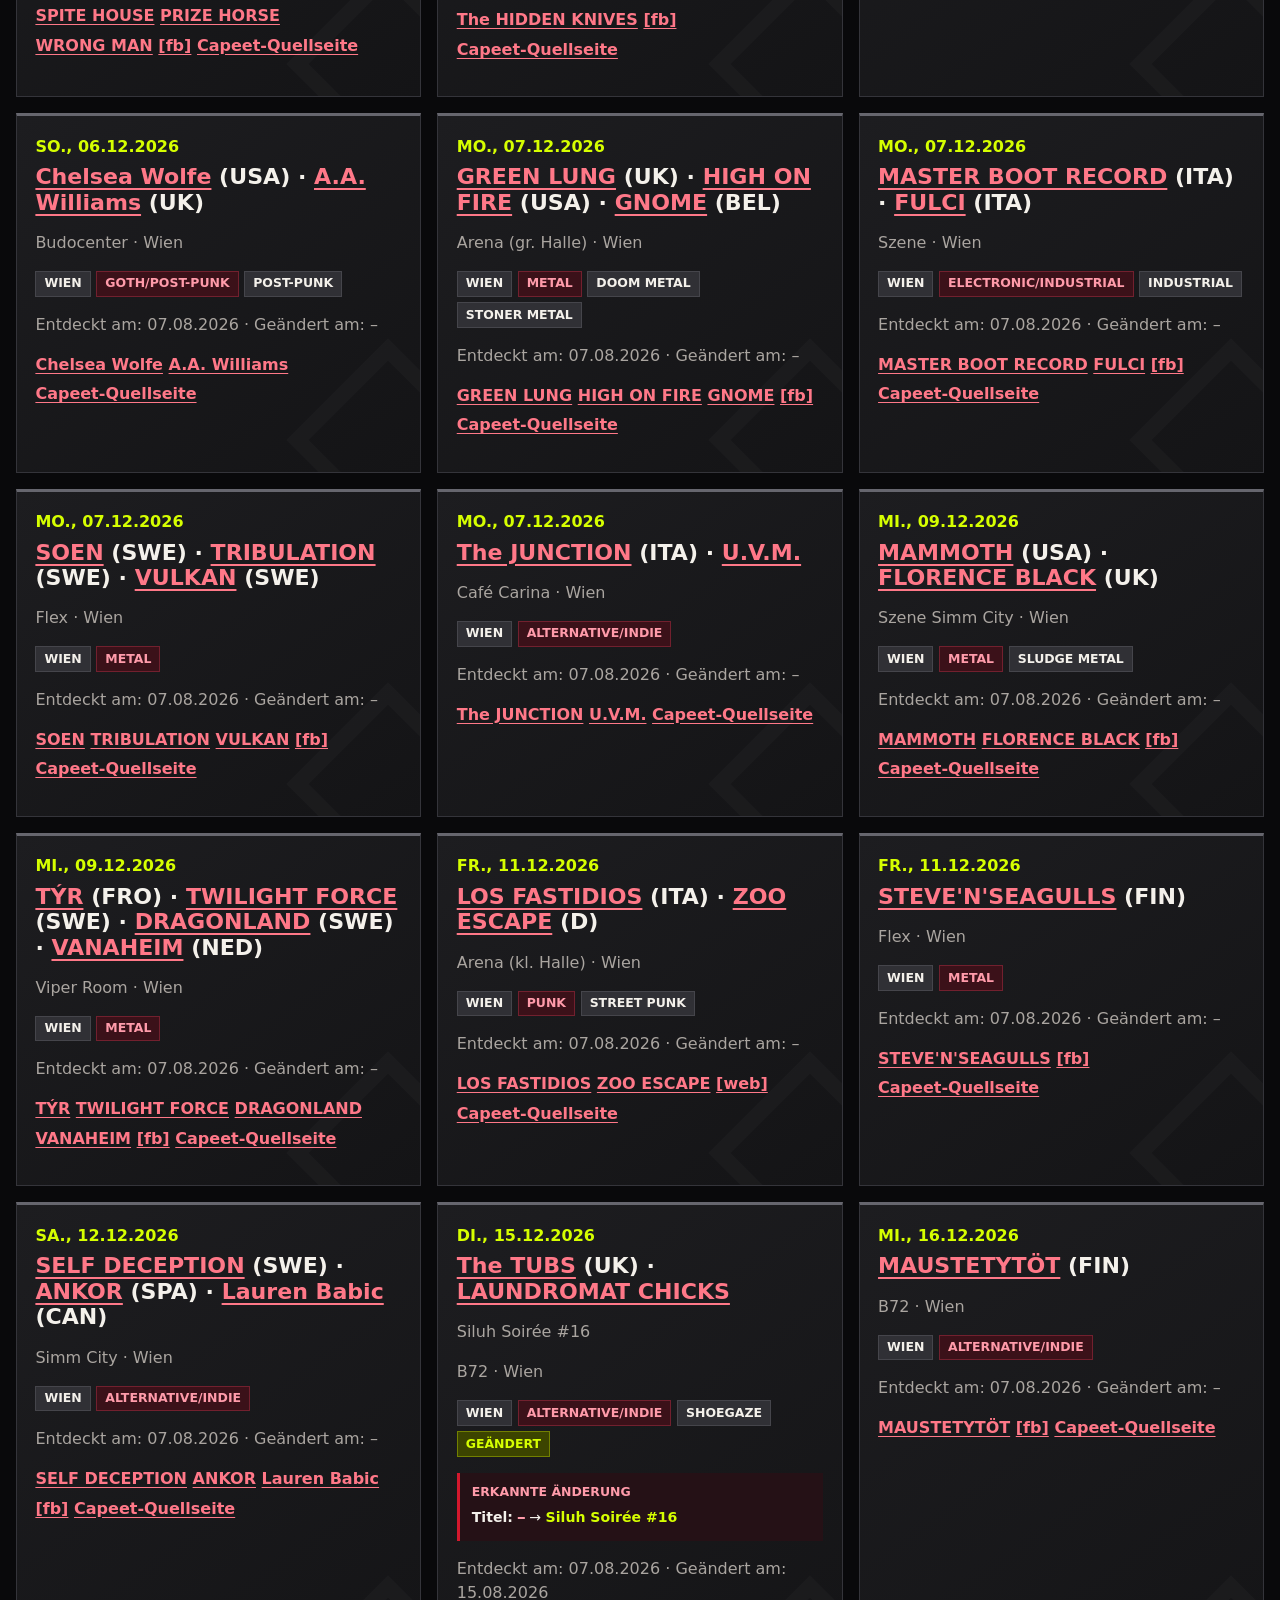
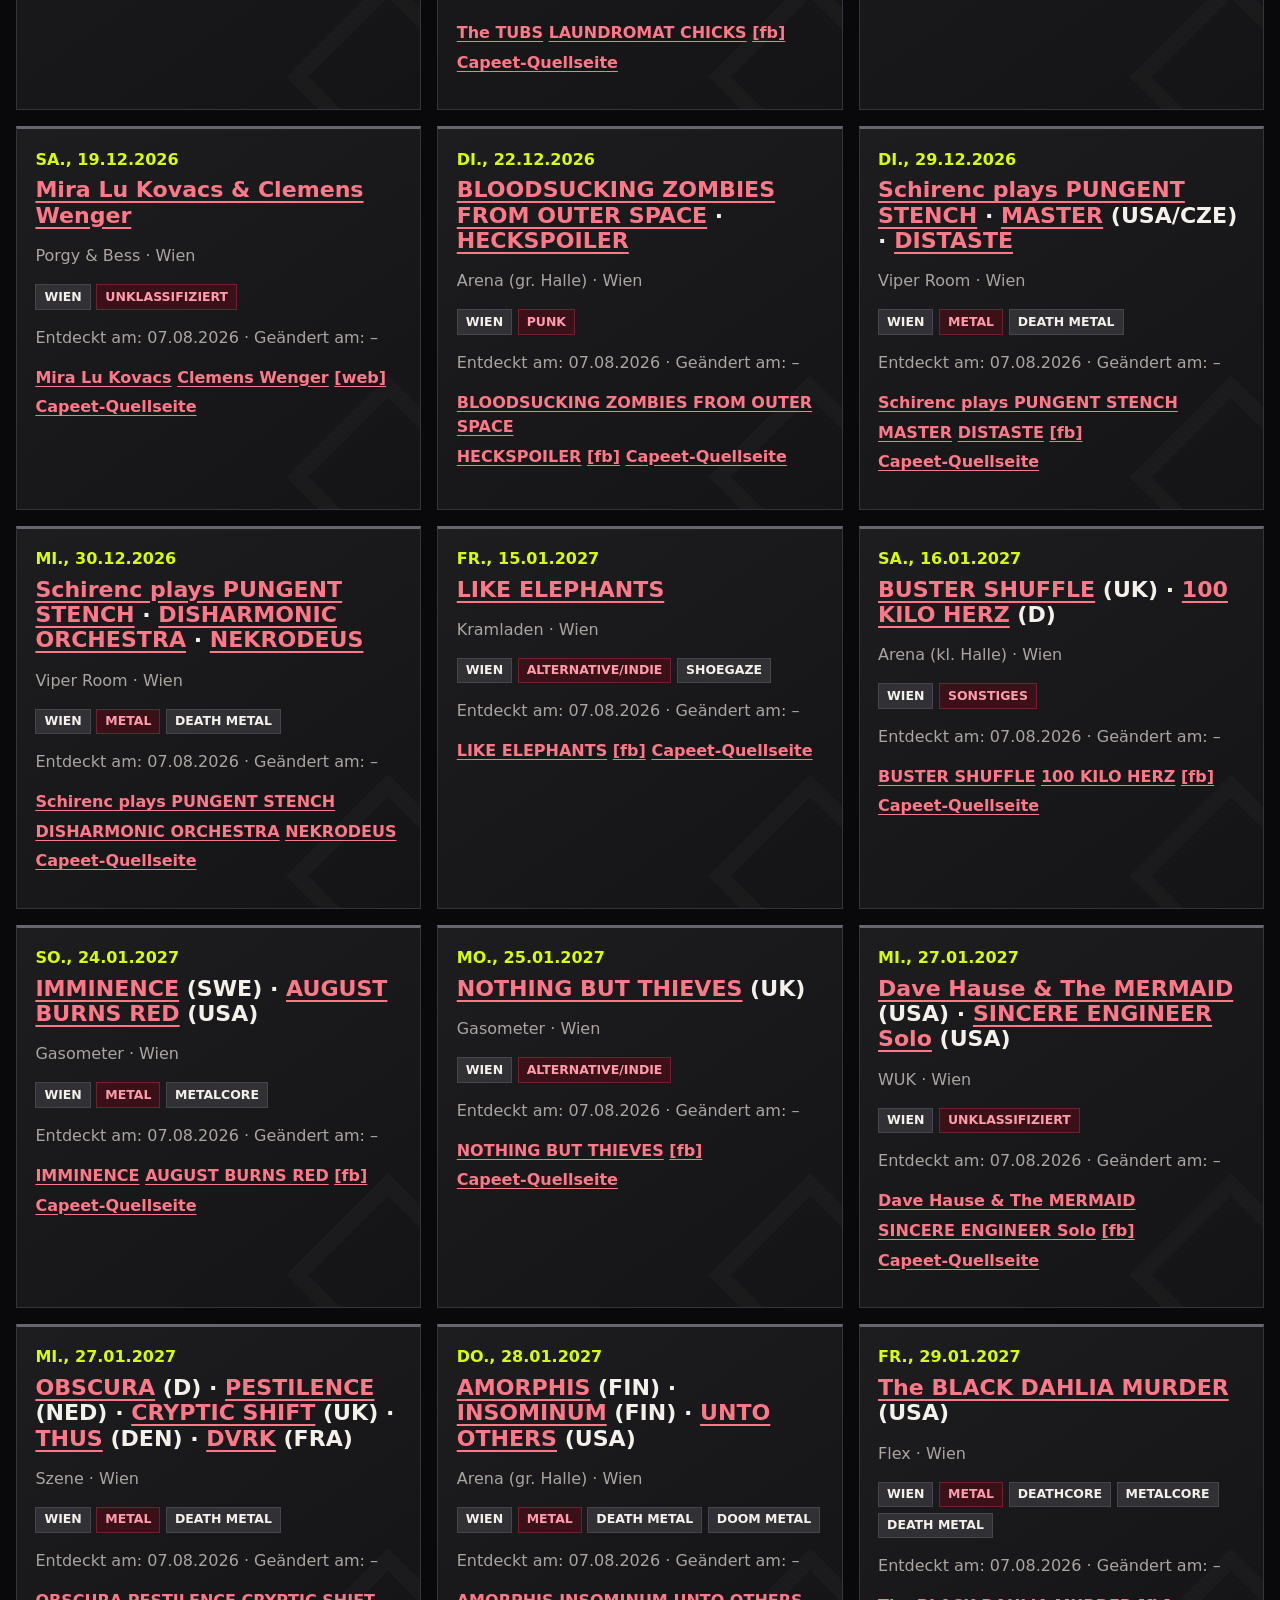
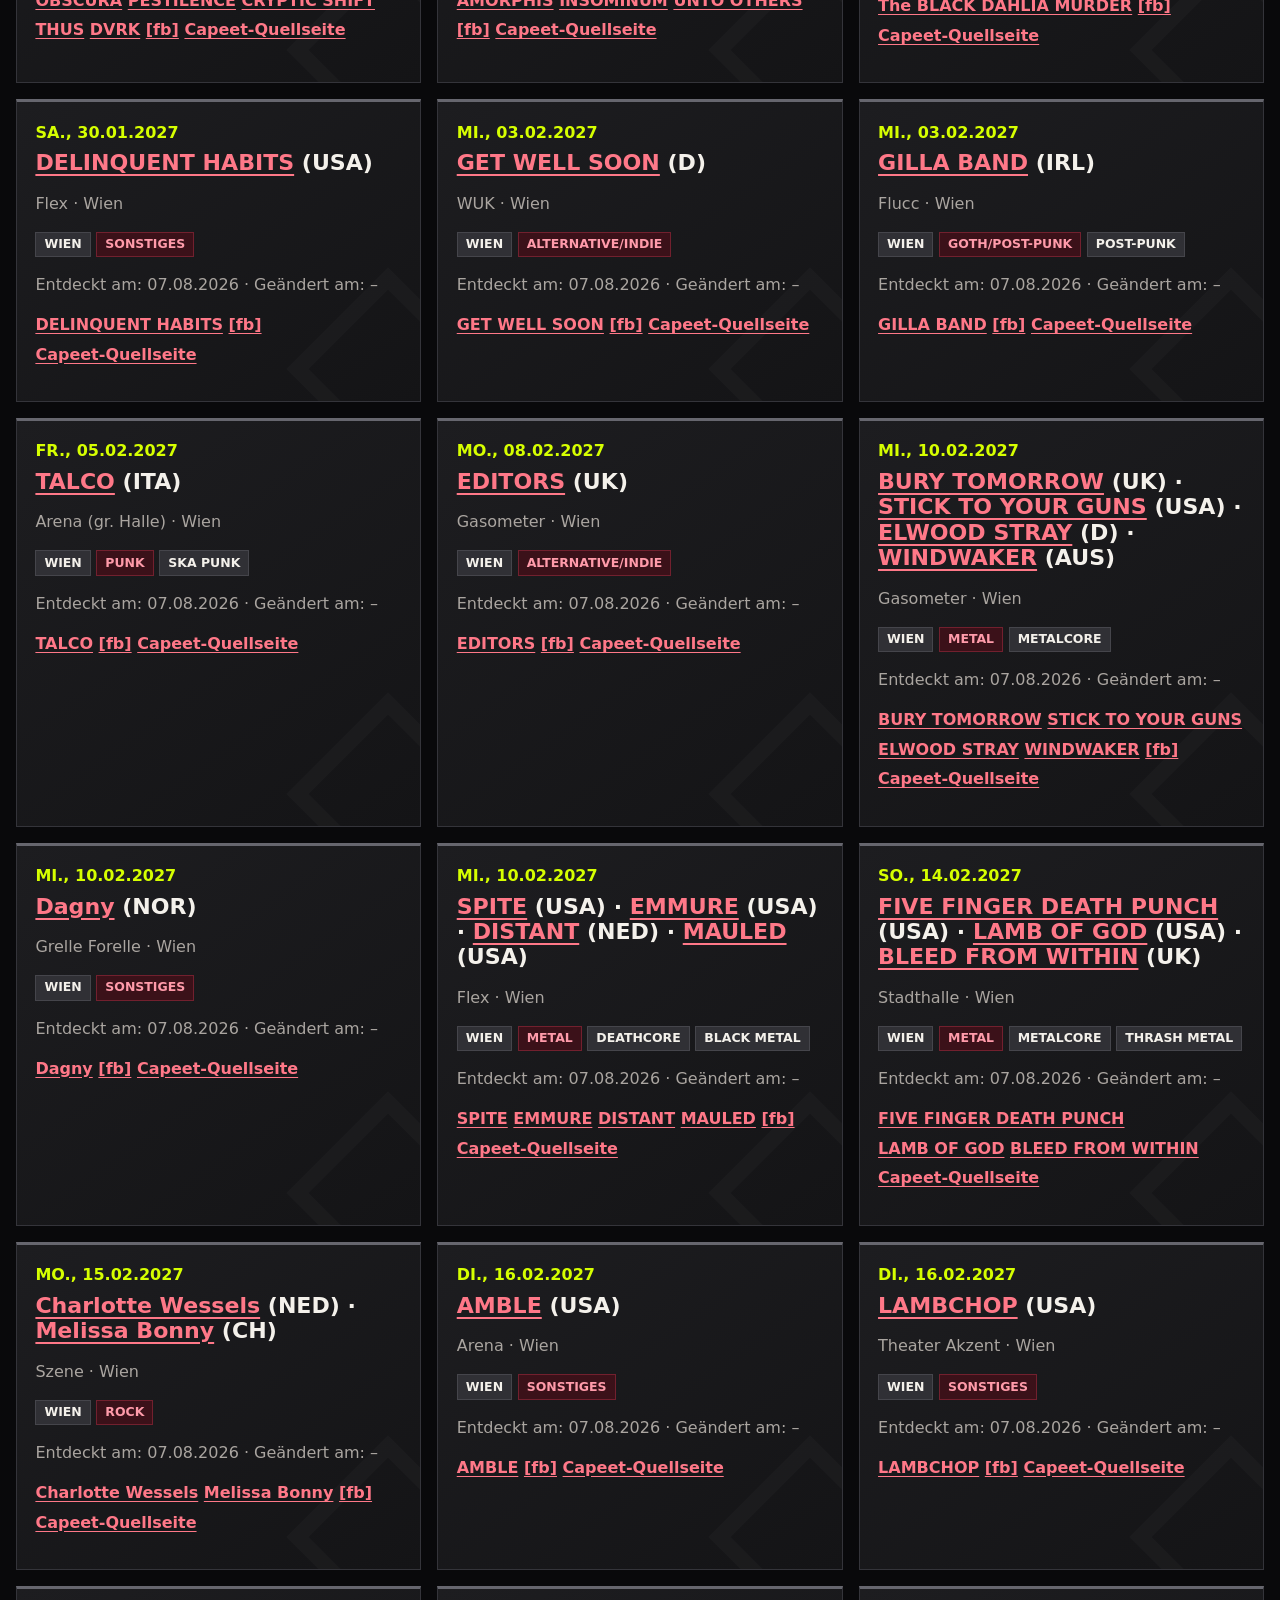
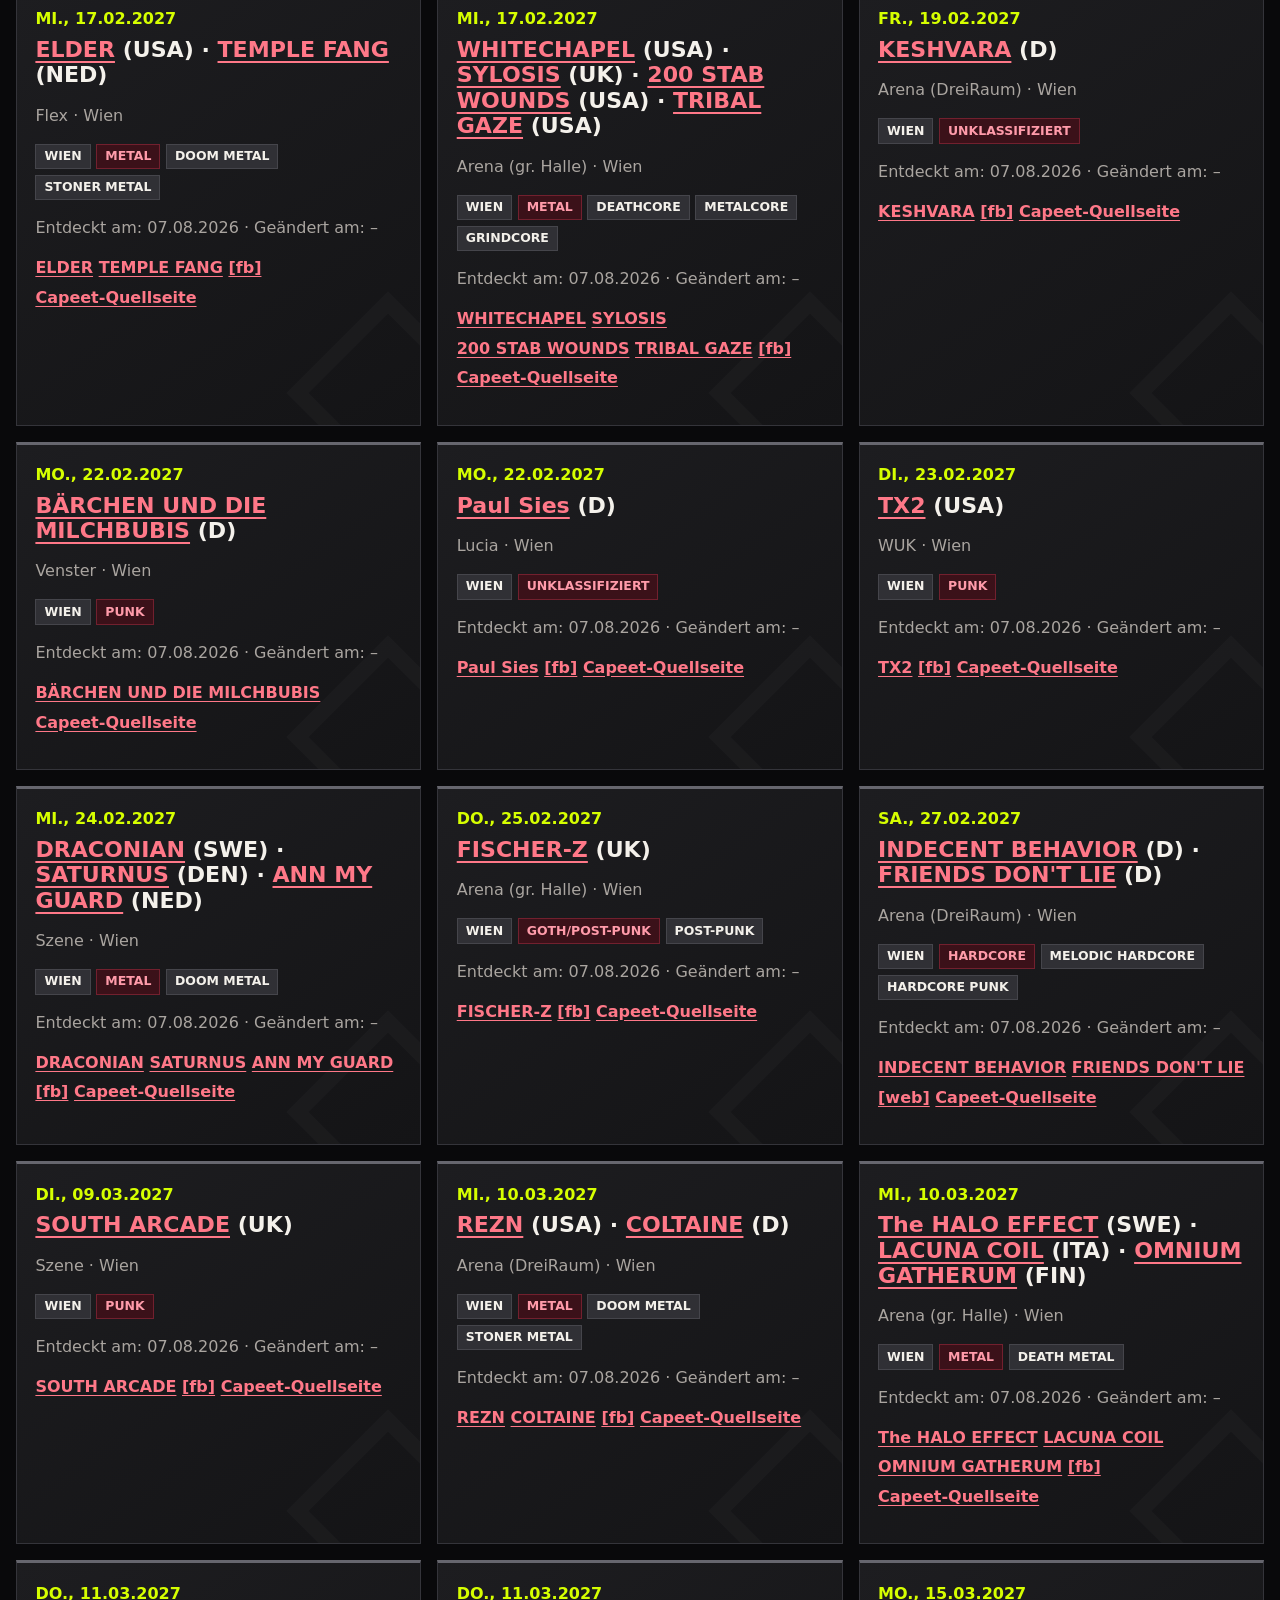
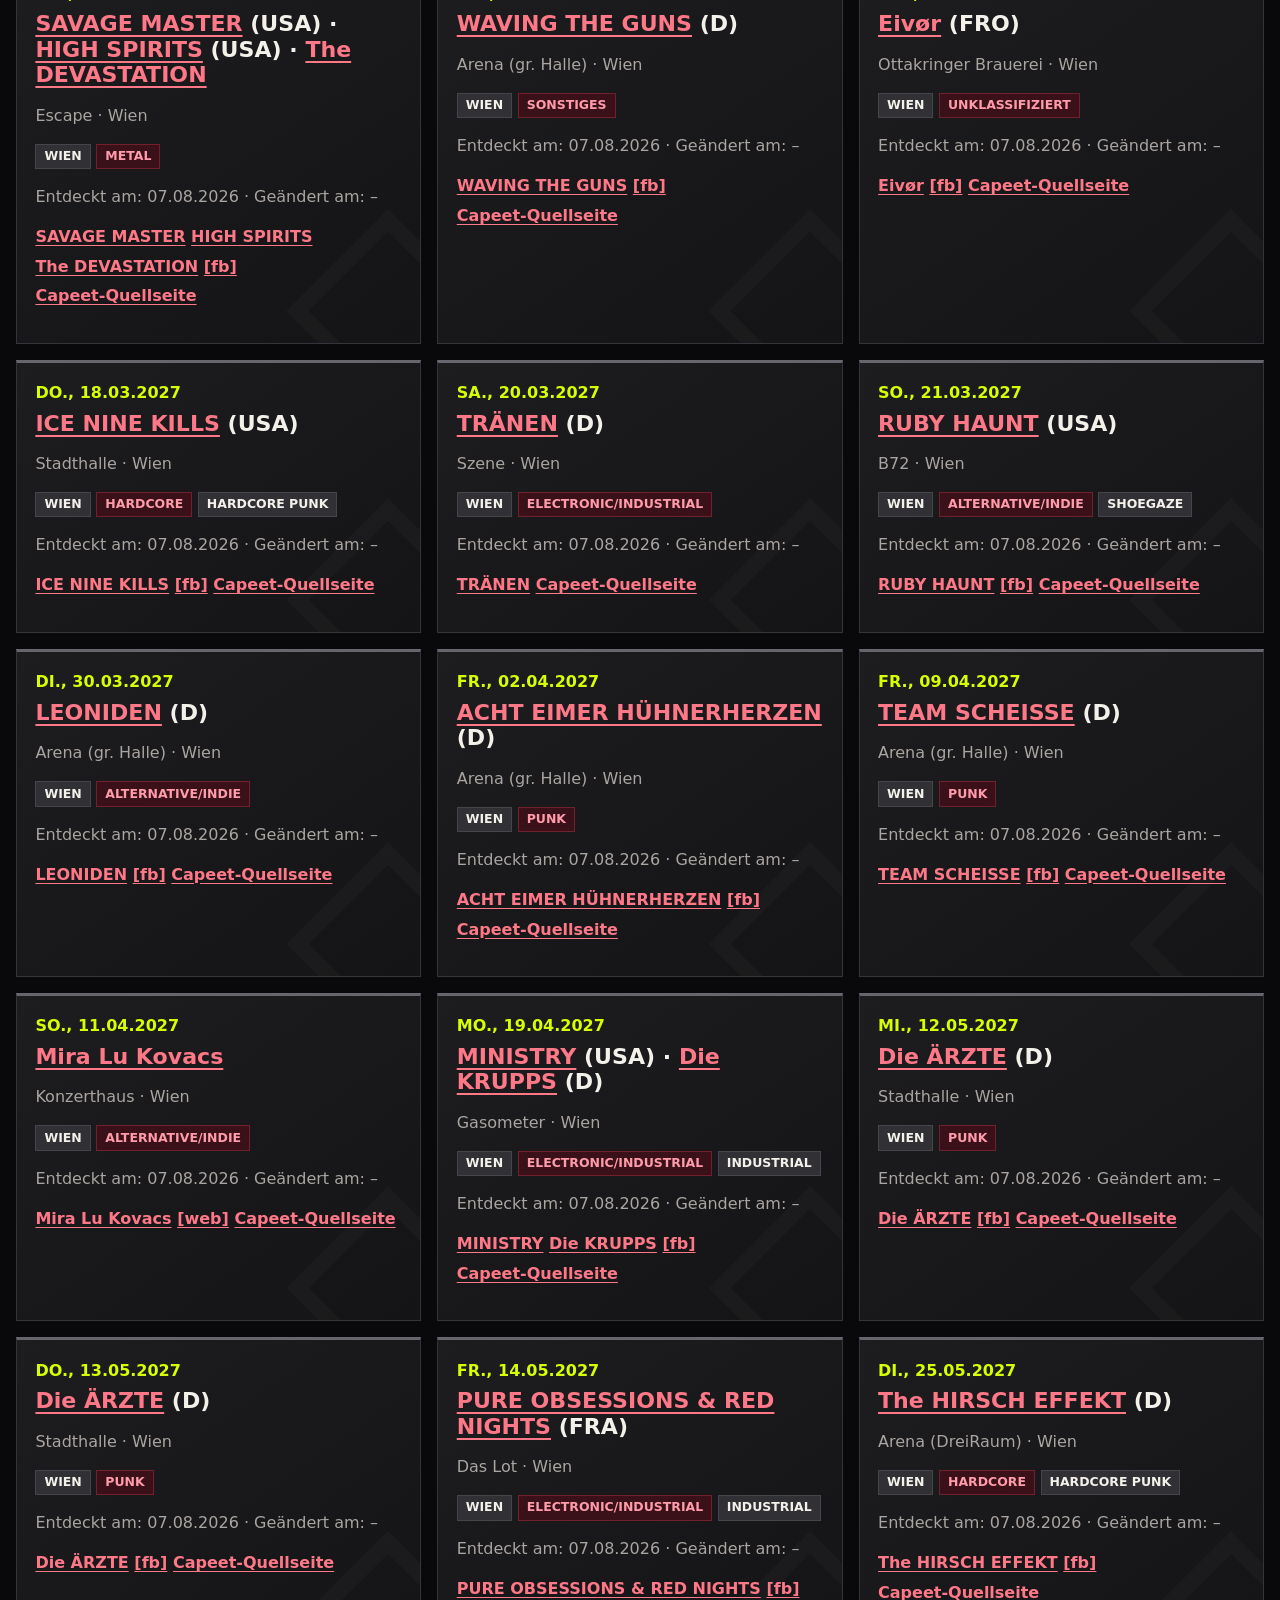
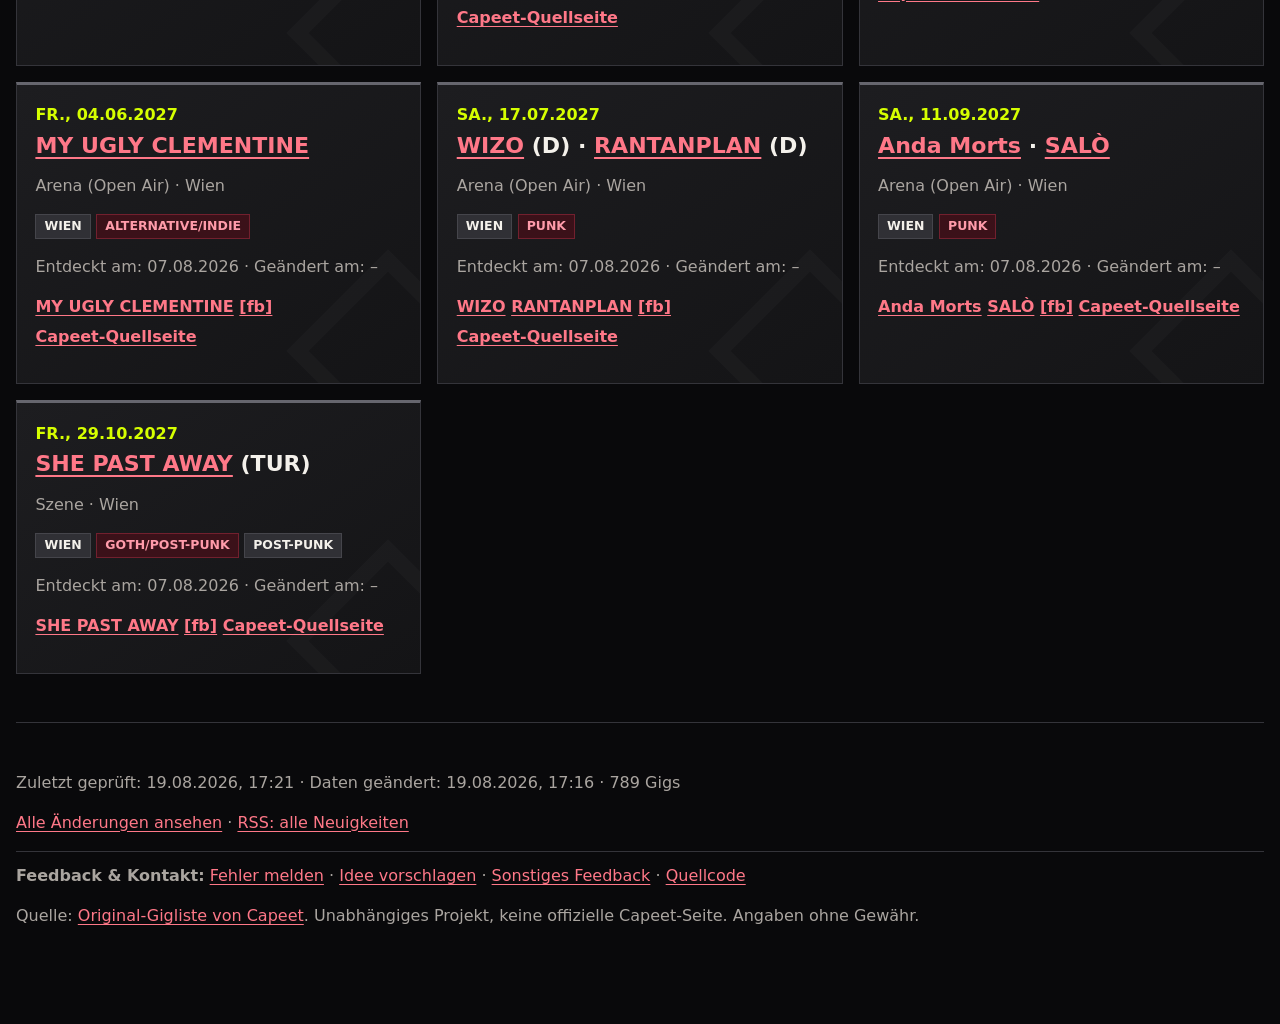
==== commit 47364559: "fix: publish date-added sorting" ====
--- a/docs/index.html
+++ b/docs/index.html
@@ -14,7 +14,7 @@
 <fieldset><legend>Genres</legend><div class="quick"><button type="button" data-genres="all">Alle</button><button type="button" data-genres="none">Keine</button></div><div id="genres" class="checks"></div></fieldset>
 <fieldset class="time-filters"><legend>Zeitraum <button class="help" type="button" title="Monat und kommende Tage können kombiniert werden. Alle Monate beziehungsweise alle kommenden Termine deaktiviert den jeweiligen Teilfilter." aria-label="Hilfe zum Zeitraumfilter">?</button></legend><label>Monat <select id="month"><option value="">Alle Monate</option></select></label><label>Kommende Tage <select id="days"><option value="">Alle kommenden Termine</option><option value="7">7 Tage</option><option value="14">14 Tage</option><option value="30">30 Tage</option><option value="60">60 Tage</option><option value="90">90 Tage</option></select></label></fieldset>
 <div class="options"><label><input id="past" type="checkbox" checked> Vergangene Gigs ausblenden</label><label><input id="cancelled" type="checkbox" checked> Abgesagte Gigs ausblenden</label><label><input id="changes" type="checkbox"> Nur neu/geändert <button class="help" type="button" title="Zeigt echte Neueinträge sowie Events, deren Line-up, Venue, Ort, Links oder Status später geändert wurden." aria-label="Erklärung zu neu und geändert">?</button></label>
-<label>Sortierung <select id="sort" aria-describedby="sort-help"><option value="discovered-desc">Zuletzt bei Capeet entdeckt</option><option value="changed-desc">Zuletzt geändert</option><option value="date-asc">Konzertdatum aufsteigend</option><option value="date-desc">Konzertdatum absteigend</option></select></label><span id="sort-help" class="hint">„Capeet entdeckt“ = erstmals von diesem Radar gesehen. „Zuletzt geändert“ = jüngste erkannte Revision.</span><button id="reset" type="button">Zurücksetzen</button></div></section>
+<label>Sortierung <select id="sort" aria-describedby="sort-help"><option value="discovered-desc">Hinzufügungsdatum (neueste zuerst)</option><option value="discovered-asc">Hinzufügungsdatum (älteste zuerst)</option><option value="changed-desc">Zuletzt geändert</option><option value="date-asc">Konzertdatum aufsteigend</option><option value="date-desc">Konzertdatum absteigend</option></select></label><span id="sort-help" class="hint">„Hinzufügungsdatum“ = erstmals von diesem Radar gesehen. „Zuletzt geändert“ = jüngste erkannte Revision.</span><button id="reset" type="button">Zurücksetzen</button></div></section>
 <div class="results-toolbar"><p id="count" class="count" role="status" aria-live="polite">Termine werden geladen …</p><div class="view-toggle" role="group" aria-label="Darstellung"><button type="button" data-view="grid" aria-pressed="true">Kacheln</button><button type="button" data-view="list" aria-pressed="false">Liste</button></div></div><section id="results" class="cards" aria-label="Konzerte"></section>
 <noscript>Die filterbare Liste benötigt JavaScript. Änderungen stehen auch im <a href="feed.xml">RSS-Feed</a>.</noscript></main>
 <a class="back-top" href="#top" aria-label="Zurück zum Seitenanfang">↑ Nach oben</a><footer><p id="metadata">Datenstand wird geladen …</p><p class="feeds"><a href="changes.html">Alle Änderungen ansehen</a> · <a href="feed.xml">RSS: alle Neuigkeiten</a></p>
--- a/docs/assets/styles.css
+++ b/docs/assets/styles.css
@@ -1 +1 @@
-:root{--bg:#09090b;--surface:#141416;--raised:#1d1d20;--ink:#f4f1eb;--muted:#aaa5a0;--acid:#d6ff00;--blood:#d3182d;--line:#34343a;color-scheme:dark;scroll-behavior:smooth;scroll-padding-top:1rem}*{box-sizing:border-box}html{background:var(--bg)}body{margin:0;background:radial-gradient(circle at 80% -10%,#351018 0,transparent 30rem),var(--bg);color:var(--ink);font:1rem/1.5 Inter,ui-sans-serif,system-ui,-apple-system,sans-serif}body:before{content:"";position:fixed;inset:0;pointer-events:none;opacity:.035;background-image:repeating-linear-gradient(0deg,#fff 0,#fff 1px,transparent 1px,transparent 4px)}header,main,footer{width:min(82rem,calc(100% - 2rem));margin:auto}.hero{padding:3.5rem 0 1.4rem}.hero.compact{padding-top:2.4rem}.eyebrow{margin:0;color:var(--acid);font-size:.8rem;font-weight:900;letter-spacing:.2em;text-transform:uppercase}.hero h1{font-size:clamp(3rem,9vw,7rem);line-height:.78;letter-spacing:-.065em;text-transform:uppercase;margin:.18em 0 .25em;font-weight:1000}.hero h1 span{color:transparent;-webkit-text-stroke:2px var(--ink)}.subtitle{max-width:48rem;font-size:clamp(1rem,2vw,1.3rem);color:var(--muted)}.capeet-shout{display:flex;gap:.9rem;align-items:center;margin:1.5rem 0;padding:1rem 1.1rem;background:linear-gradient(110deg,#251116,var(--surface));border-left:5px solid var(--blood)}.capeet-shout strong{white-space:nowrap;text-transform:uppercase}.capeet-shout span{color:var(--muted);flex:1}.capeet-cta{font-weight:900;white-space:nowrap}.status-bar{display:flex;flex-wrap:wrap;gap:.65rem 1.1rem;align-items:center;padding:.85rem 1rem;background:var(--acid);color:#0b0b0c;font-size:.9rem;font-weight:800}.status-bar a{color:#0b0b0c}.header-feeds{display:flex;flex-wrap:wrap;gap:.65rem}.feed-menu{position:relative}.feed-menu summary{cursor:pointer;text-decoration:underline;text-underline-offset:.18em}.feed-menu div{position:absolute;z-index:8;top:calc(100% + .55rem);right:0;display:grid;min-width:13rem;padding:.45rem;background:var(--surface);border:1px solid var(--line);box-shadow:0 .7rem 2rem #0008}.feed-menu:not([open]) div{display:none}.feed-menu div a{padding:.35rem .5rem;color:var(--ink);white-space:nowrap}.feed-menu div a:hover{background:var(--raised);color:var(--acid)}.skip{position:absolute;left:-9999px}.skip:focus{left:1rem;top:1rem;background:var(--acid);color:#000;padding:.7rem;z-index:9}.controls{background:var(--surface);border:1px solid var(--line);border-top:4px solid var(--blood);padding:clamp(1rem,2vw,1.5rem);display:grid;grid-template-columns:repeat(2,minmax(0,1fr));gap:1.15rem}.controls h2,.search,.options{grid-column:1/-1}.controls h2{text-transform:uppercase;letter-spacing:.04em;margin:0}.search{display:grid;gap:.3rem}.controls fieldset{min-width:0;margin:0;border:1px solid var(--line);background:#101012;padding:.8rem}.controls legend{font-weight:900;text-transform:uppercase;letter-spacing:.06em}.time-filters{display:grid;grid-template-columns:repeat(2,minmax(0,1fr));gap:.7rem}.time-filters label,.change-controls label{display:grid;gap:.3rem}.change-controls{grid-template-columns:repeat(3,minmax(0,1fr))}.controls input[type=search],.controls select,.controls button{min-height:2.75rem;font:inherit;border:1px solid #55555c;border-radius:0;background:var(--raised);color:var(--ink);padding:.55rem .7rem}.controls button{cursor:pointer;font-weight:900;text-transform:uppercase}.controls button:hover{border-color:var(--acid);color:var(--acid)}.checks{display:flex;flex-wrap:wrap;gap:.35rem 1rem}.checks label,.options label{white-space:nowrap}.quick,.options{display:flex;flex-wrap:wrap;align-items:center;gap:.65rem}.quick{margin-bottom:.7rem}.quick button{min-height:2.2rem;padding:.3rem .6rem}.help{display:inline-grid!important;place-items:center;min-height:1.35rem!important;width:1.35rem;height:1.35rem;padding:0!important;border-radius:50%!important;color:var(--acid)!important;font-size:.75rem}.hint{flex:1 1 20rem;color:var(--muted);font-size:.84rem}.results-toolbar{display:flex;align-items:center;justify-content:space-between;gap:1rem;margin:1.25rem 0}.count{font-weight:900;margin:0;color:var(--acid);text-transform:uppercase}.view-toggle{display:flex}.view-toggle button{border:1px solid #55555c;background:var(--raised);color:var(--ink);font:inherit;font-weight:900;padding:.5rem .8rem;cursor:pointer;text-transform:uppercase}.view-toggle button+button{border-left:0}.view-toggle button[aria-pressed=true]{background:var(--acid);border-color:var(--acid);color:#09090b}.cards{display:grid;grid-template-columns:repeat(auto-fit,minmax(min(100%,22rem),1fr));gap:1rem}.cards.list-view{grid-template-columns:1fr;gap:.5rem}.card{position:relative;overflow:hidden;background:linear-gradient(145deg,var(--raised),var(--surface));border:1px solid var(--line);border-top:3px solid #66666e;padding:1.15rem}.card:after{content:"";position:absolute;right:-2.5rem;bottom:-2.5rem;width:7rem;height:7rem;border:1rem solid rgba(255,255,255,.025);transform:rotate(45deg)}.list-view .card{display:grid;grid-template-columns:10rem minmax(14rem,1.5fr) minmax(12rem,1fr) minmax(12rem,auto);gap:.25rem 1rem;align-items:start;padding:.8rem 1rem}.list-view .card:after{display:none}.list-view .date{grid-column:1;grid-row:1/4}.list-view .card h2{grid-column:2;margin:0}.list-view .title{grid-column:2;margin:.15rem 0}.list-view .place{grid-column:3;grid-row:1/3;margin:0}.list-view .badges{grid-column:4;grid-row:1/3;margin:0}.list-view .source{grid-column:2/4;margin:.25rem 0 0;font-size:.82rem}.list-view .links{grid-column:4;margin:.25rem 0 0;justify-content:flex-end}.card.cancelled,.change-cancelled{border-top-color:var(--blood)}.date{margin:0;font-weight:900;color:var(--acid);text-transform:uppercase}.card h2,.card h3{position:relative;z-index:1;font-size:1.38rem;line-height:1.15;margin:.35rem 0}.title,.place,.source{position:relative;z-index:1;color:var(--muted)}.badges,.links{position:relative;z-index:1;display:flex;flex-wrap:wrap;gap:.35rem}.badge{background:#303035;border:1px solid #45454b;padding:.15rem .5rem;font-size:.78rem;font-weight:800;text-transform:uppercase}.badge:nth-child(2){background:#3b1119;border-color:#72202e;color:#ff9baa}.badge.alert{background:#5a101c;color:#ffd3d7}.badge.change,.change-kind{background:#3c4400;border-color:#728000;color:var(--acid)}.change-day{margin-top:2rem}.change-day>h2{font-size:1rem;color:var(--acid);text-transform:uppercase;letter-spacing:.08em;border-bottom:1px solid var(--line);padding-bottom:.45rem}.change-top{position:relative;z-index:1;color:var(--muted);font-size:.85rem}.change-details{position:relative;z-index:1;display:grid;grid-template-columns:minmax(7rem,auto) 1fr;gap:.3rem .8rem;border-top:1px solid var(--line);padding-top:.75rem}.change-details dt{font-weight:900}.change-details dd{margin:0;color:var(--muted);overflow-wrap:anywhere}.change-link{position:relative;z-index:1;font-size:.85rem}.change-new{border-top-color:var(--acid)}.change-unlisted{opacity:.82}.contact-links{padding-top:.8rem;border-top:1px solid var(--line)}.back-top{position:fixed;right:max(1rem,env(safe-area-inset-right));bottom:max(1rem,env(safe-area-inset-bottom));z-index:10;padding:.65rem .85rem;background:var(--acid);border:2px solid #09090b;color:#09090b;font-size:.82rem;font-weight:1000;text-decoration:none;text-transform:uppercase;box-shadow:0 .4rem 1.3rem #0009}.back-top:hover{background:var(--ink);color:#09090b}a{color:#ff7888;text-underline-offset:.18em}.links a{font-weight:750}footer{border-top:1px solid var(--line);margin-top:3rem;padding:2rem 0 5rem;color:var(--muted)}:focus-visible{outline:3px solid var(--acid);outline-offset:3px}@media(max-width:1000px){.list-view .card{grid-template-columns:9rem minmax(12rem,1fr) minmax(11rem,1fr)}.list-view .badges{grid-column:3;grid-row:3}.list-view .source{grid-column:2}.list-view .links{grid-column:3}}@media(max-width:900px){.capeet-shout{align-items:flex-start;flex-direction:column}.capeet-cta{white-space:normal}}@media(max-width:760px){.hero{padding-top:2rem}.controls,.change-controls{grid-template-columns:1fr}.controls h2,.search,.options{grid-column:1}.time-filters{grid-template-columns:1fr}.status-bar,.options{align-items:flex-start;flex-direction:column}.feed-menu div{left:0;right:auto}.options select,.search input{width:100%}.list-view .card{grid-template-columns:7.5rem 1fr}.list-view .date{grid-column:1}.list-view .card h2,.list-view .title,.list-view .place,.list-view .badges,.list-view .source,.list-view .links{grid-column:2;grid-row:auto;justify-content:flex-start}}@media(max-width:520px){.results-toolbar{align-items:stretch;flex-direction:column}.view-toggle button{flex:1}.back-top{padding:.55rem .65rem;font-size:.72rem}}@media(max-width:420px){header,main,footer{width:min(100% - 1rem,82rem)}.hero h1{font-size:2.85rem}.controls{padding:.75rem}.checks{display:grid;grid-template-columns:repeat(2,minmax(0,1fr));gap:.5rem}.card{padding:.9rem}.list-view .card{display:block}.list-view .card>*{margin:.35rem 0}.change-details{grid-template-columns:1fr}.change-details dd{margin-bottom:.45rem}}@media(prefers-reduced-motion:reduce){:root{scroll-behavior:auto}*{scroll-behavior:auto!important}}.event-changes{position:relative;z-index:1;margin:.7rem 0;padding:.65rem .75rem;background:#251116;border-left:3px solid var(--blood)}.event-changes-title{margin:0 0 .3rem;color:#ff9baa;font-size:.78rem;font-weight:900;text-transform:uppercase}.event-change{margin:.2rem 0;font-size:.88rem}.event-change del,.change-details del{color:#ff9baa;text-decoration-thickness:2px}.event-change ins,.change-details ins{color:var(--acid);font-weight:800;text-decoration:none}.list-view .event-changes{grid-column:2/5;margin:.35rem 0}.list-view .source{grid-column:2/4}.nav-break{flex-basis:100%;height:0}+:root{--bg:#09090b;--surface:#141416;--raised:#1d1d20;--ink:#f4f1eb;--muted:#aaa5a0;--acid:#d6ff00;--blood:#d3182d;--line:#34343a;color-scheme:dark;scroll-behavior:smooth;scroll-padding-top:1rem}*{box-sizing:border-box}html{background:var(--bg)}body{margin:0;background:radial-gradient(circle at 80% -10%,#351018 0,transparent 30rem),var(--bg);color:var(--ink);font:1rem/1.5 Inter,ui-sans-serif,system-ui,-apple-system,sans-serif}body:before{content:"";position:fixed;inset:0;pointer-events:none;opacity:.035;background-image:repeating-linear-gradient(0deg,#fff 0,#fff 1px,transparent 1px,transparent 4px)}header,main,footer{width:min(82rem,calc(100% - 2rem));margin:auto}.hero{padding:3.5rem 0 1.4rem}.hero.compact{padding-top:2.4rem}.eyebrow{margin:0;color:var(--acid);font-size:.8rem;font-weight:900;letter-spacing:.2em;text-transform:uppercase}.hero h1{font-size:clamp(3rem,9vw,7rem);line-height:.78;letter-spacing:-.065em;text-transform:uppercase;margin:.18em 0 .25em;font-weight:1000}.hero h1 span{color:transparent;-webkit-text-stroke:2px var(--ink)}.subtitle{max-width:48rem;font-size:clamp(1rem,2vw,1.3rem);color:var(--muted)}.capeet-shout{display:flex;gap:.9rem;align-items:center;margin:1.5rem 0;padding:1rem 1.1rem;background:linear-gradient(110deg,#251116,var(--surface));border-left:5px solid var(--blood)}.capeet-shout strong{white-space:nowrap;text-transform:uppercase}.capeet-shout span{color:var(--muted);flex:1}.capeet-cta{font-weight:900;white-space:nowrap}.status-bar{display:flex;flex-wrap:wrap;gap:.65rem 1.1rem;align-items:center;padding:.85rem 1rem;background:var(--acid);color:#0b0b0c;font-size:.9rem;font-weight:800}.status-bar a{color:#0b0b0c}.header-feeds{display:flex;flex-wrap:wrap;gap:.65rem}.feed-menu{position:relative}.feed-menu summary{cursor:pointer;text-decoration:underline;text-underline-offset:.18em}.feed-menu div{position:absolute;z-index:8;top:calc(100% + .55rem);right:0;display:grid;min-width:13rem;padding:.45rem;background:var(--surface);border:1px solid var(--line);box-shadow:0 .7rem 2rem #0008}.feed-menu:not([open]) div{display:none}.feed-menu div a{padding:.35rem .5rem;color:var(--ink);white-space:nowrap}.feed-menu div a:hover{background:var(--raised);color:var(--acid)}.skip{position:absolute;left:-9999px}.skip:focus{left:1rem;top:1rem;background:var(--acid);color:#000;padding:.7rem;z-index:9}.controls{background:var(--surface);border:1px solid var(--line);border-top:4px solid var(--blood);padding:clamp(1rem,2vw,1.5rem);display:grid;grid-template-columns:repeat(2,minmax(0,1fr));gap:1.15rem}.controls h2,.search,.options{grid-column:1/-1}.controls h2{text-transform:uppercase;letter-spacing:.04em;margin:0}.search{display:grid;gap:.3rem}.controls fieldset{min-width:0;margin:0;border:1px solid var(--line);background:#101012;padding:.8rem}.controls legend{font-weight:900;text-transform:uppercase;letter-spacing:.06em}.time-filters{display:grid;grid-template-columns:repeat(2,minmax(0,1fr));gap:.7rem}.time-filters label,.change-controls label{display:grid;gap:.3rem}.change-controls{grid-template-columns:repeat(3,minmax(0,1fr))}.controls input[type=search],.controls select,.controls button{min-height:2.75rem;font:inherit;border:1px solid #55555c;border-radius:0;background:var(--raised);color:var(--ink);padding:.55rem .7rem}.controls button{cursor:pointer;font-weight:900;text-transform:uppercase}.controls button:hover{border-color:var(--acid);color:var(--acid)}.checks{display:flex;flex-wrap:wrap;gap:.35rem 1rem}.checks label,.options label{white-space:nowrap}.quick,.options{display:flex;flex-wrap:wrap;align-items:center;gap:.65rem}.quick{margin-bottom:.7rem}.quick button{min-height:2.2rem;padding:.3rem .6rem}.help{display:inline-grid!important;place-items:center;min-height:1.35rem!important;width:1.35rem;height:1.35rem;padding:0!important;border-radius:50%!important;color:var(--acid)!important;font-size:.75rem}.hint{flex:1 1 20rem;color:var(--muted);font-size:.84rem}.results-toolbar{display:flex;align-items:center;justify-content:space-between;gap:1rem;margin:1.25rem 0}.count{font-weight:900;margin:0;color:var(--acid);text-transform:uppercase}.view-toggle{display:flex}.view-toggle button{border:1px solid #55555c;background:var(--raised);color:var(--ink);font:inherit;font-weight:900;padding:.5rem .8rem;cursor:pointer;text-transform:uppercase}.view-toggle button+button{border-left:0}.view-toggle button[aria-pressed=true]{background:var(--acid);border-color:var(--acid);color:#09090b}.cards{display:grid;grid-template-columns:repeat(auto-fit,minmax(min(100%,22rem),1fr));gap:1rem}.cards.list-view{grid-template-columns:1fr;gap:.35rem}.card{position:relative;overflow:hidden;background:linear-gradient(145deg,var(--raised),var(--surface));border:1px solid var(--line);border-top:3px solid #66666e;padding:1.15rem}.card:after{content:"";position:absolute;right:-2.5rem;bottom:-2.5rem;width:7rem;height:7rem;border:1rem solid rgba(255,255,255,.025);transform:rotate(45deg)}.list-line{display:none}.list-view .card{display:block;padding:.58rem .85rem}.list-view .card:after{display:none}.list-view .card>*{display:none}.list-view .card .list-line{display:block;margin:0;white-space:nowrap;overflow:hidden;text-overflow:ellipsis;color:var(--ink);font-size:.92rem}.card.cancelled,.change-cancelled{border-top-color:var(--blood)}.date{margin:0;font-weight:900;color:var(--acid);text-transform:uppercase}.card h2,.card h3{position:relative;z-index:1;font-size:1.38rem;line-height:1.15;margin:.35rem 0}.title,.place,.source{position:relative;z-index:1;color:var(--muted)}.badges,.links{position:relative;z-index:1;display:flex;flex-wrap:wrap;gap:.35rem}.badge{background:#303035;border:1px solid #45454b;padding:.15rem .5rem;font-size:.78rem;font-weight:800;text-transform:uppercase}.badge:nth-child(2){background:#3b1119;border-color:#72202e;color:#ff9baa}.badge.alert{background:#5a101c;color:#ffd3d7}.badge.change,.change-kind{background:#3c4400;border-color:#728000;color:var(--acid)}.change-day{margin-top:2rem}.change-day>h2{font-size:1rem;color:var(--acid);text-transform:uppercase;letter-spacing:.08em;border-bottom:1px solid var(--line);padding-bottom:.45rem}.change-top{position:relative;z-index:1;color:var(--muted);font-size:.85rem}.change-details{position:relative;z-index:1;display:grid;grid-template-columns:minmax(7rem,auto) 1fr;gap:.3rem .8rem;border-top:1px solid var(--line);padding-top:.75rem}.change-details dt{font-weight:900}.change-details dd{margin:0;color:var(--muted);overflow-wrap:anywhere}.change-link{position:relative;z-index:1;font-size:.85rem}.change-new{border-top-color:var(--acid)}.change-unlisted{opacity:.82}.contact-links{padding-top:.8rem;border-top:1px solid var(--line)}.back-top{position:fixed;right:max(1rem,env(safe-area-inset-right));bottom:max(1rem,env(safe-area-inset-bottom));z-index:10;padding:.65rem .85rem;background:var(--acid);border:2px solid #09090b;color:#09090b;font-size:.82rem;font-weight:1000;text-decoration:none;text-transform:uppercase;box-shadow:0 .4rem 1.3rem #0009}.back-top:hover{background:var(--ink);color:#09090b}a{color:#ff7888;text-underline-offset:.18em}.links a{font-weight:750}footer{border-top:1px solid var(--line);margin-top:3rem;padding:2rem 0 5rem;color:var(--muted)}:focus-visible{outline:3px solid var(--acid);outline-offset:3px}@media(max-width:1000px){.list-view .card{grid-template-columns:9rem minmax(12rem,1fr) minmax(11rem,1fr)}.list-view .badges{grid-column:3;grid-row:3}.list-view .source{grid-column:2}.list-view .links{grid-column:3}}@media(max-width:900px){.capeet-shout{align-items:flex-start;flex-direction:column}.capeet-cta{white-space:normal}}@media(max-width:760px){.hero{padding-top:2rem}.controls,.change-controls{grid-template-columns:1fr}.controls h2,.search,.options{grid-column:1}.time-filters{grid-template-columns:1fr}.status-bar,.options{align-items:flex-start;flex-direction:column}.feed-menu div{left:0;right:auto}.options select,.search input{width:100%}.list-view .card{grid-template-columns:7.5rem 1fr}.list-view .date{grid-column:1}.list-view .card h2,.list-view .title,.list-view .place,.list-view .badges,.list-view .source,.list-view .links{grid-column:2;grid-row:auto;justify-content:flex-start}}@media(max-width:520px){.results-toolbar{align-items:stretch;flex-direction:column}.view-toggle button{flex:1}.back-top{padding:.55rem .65rem;font-size:.72rem}}@media(max-width:420px){header,main,footer{width:min(100% - 1rem,82rem)}.hero h1{font-size:2.85rem}.controls{padding:.75rem}.checks{display:grid;grid-template-columns:repeat(2,minmax(0,1fr));gap:.5rem}.card{padding:.9rem}.list-view .card{display:block}.list-view .card>*{margin:.35rem 0}.change-details{grid-template-columns:1fr}.change-details dd{margin-bottom:.45rem}}@media(prefers-reduced-motion:reduce){:root{scroll-behavior:auto}*{scroll-behavior:auto!important}}.event-changes{position:relative;z-index:1;margin:.7rem 0;padding:.65rem .75rem;background:#251116;border-left:3px solid var(--blood)}.event-changes-title{margin:0 0 .3rem;color:#ff9baa;font-size:.78rem;font-weight:900;text-transform:uppercase}.event-change{margin:.2rem 0;font-size:.88rem}.event-change del,.change-details del{color:#ff9baa;text-decoration-thickness:2px}.event-change ins,.change-details ins{color:var(--acid);font-weight:800;text-decoration:none}.list-view .event-changes{grid-column:2/5;margin:.35rem 0}.list-view .source{grid-column:2/4}.nav-break{flex-basis:100%;height:0}
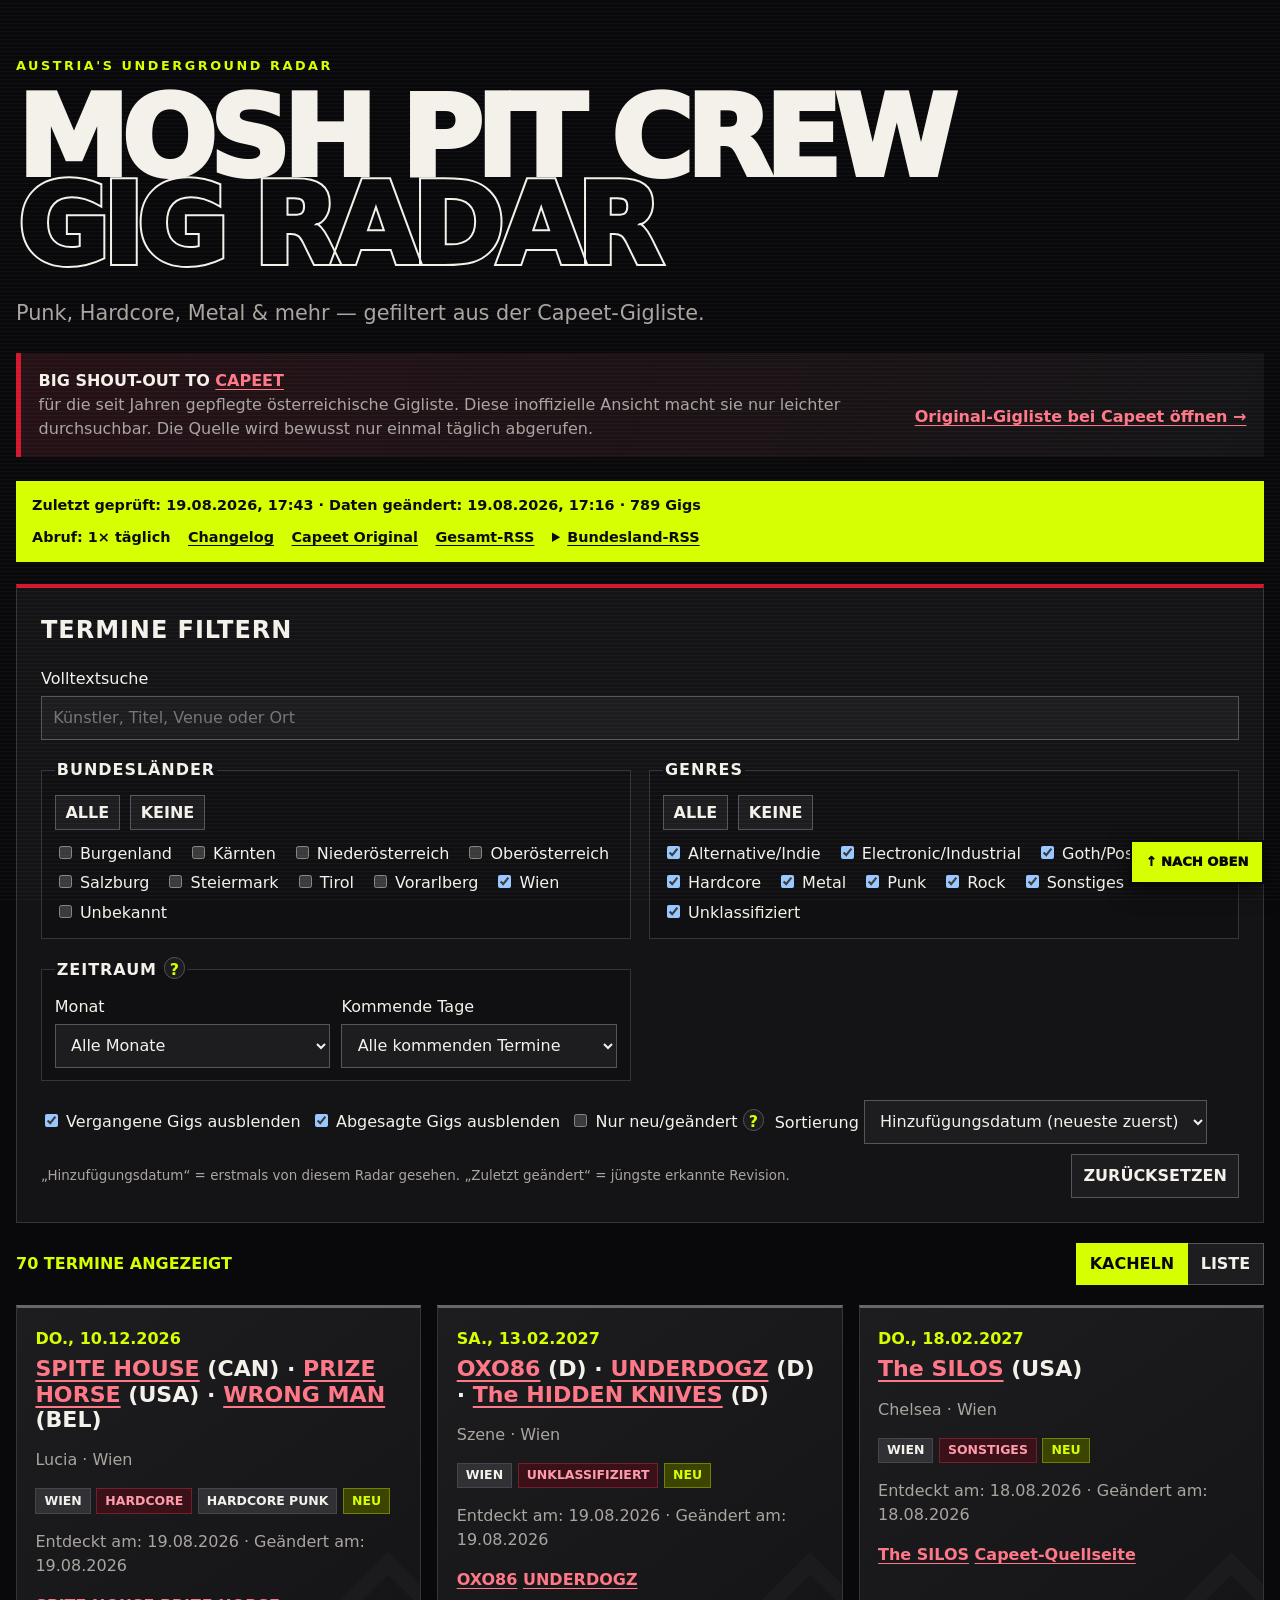
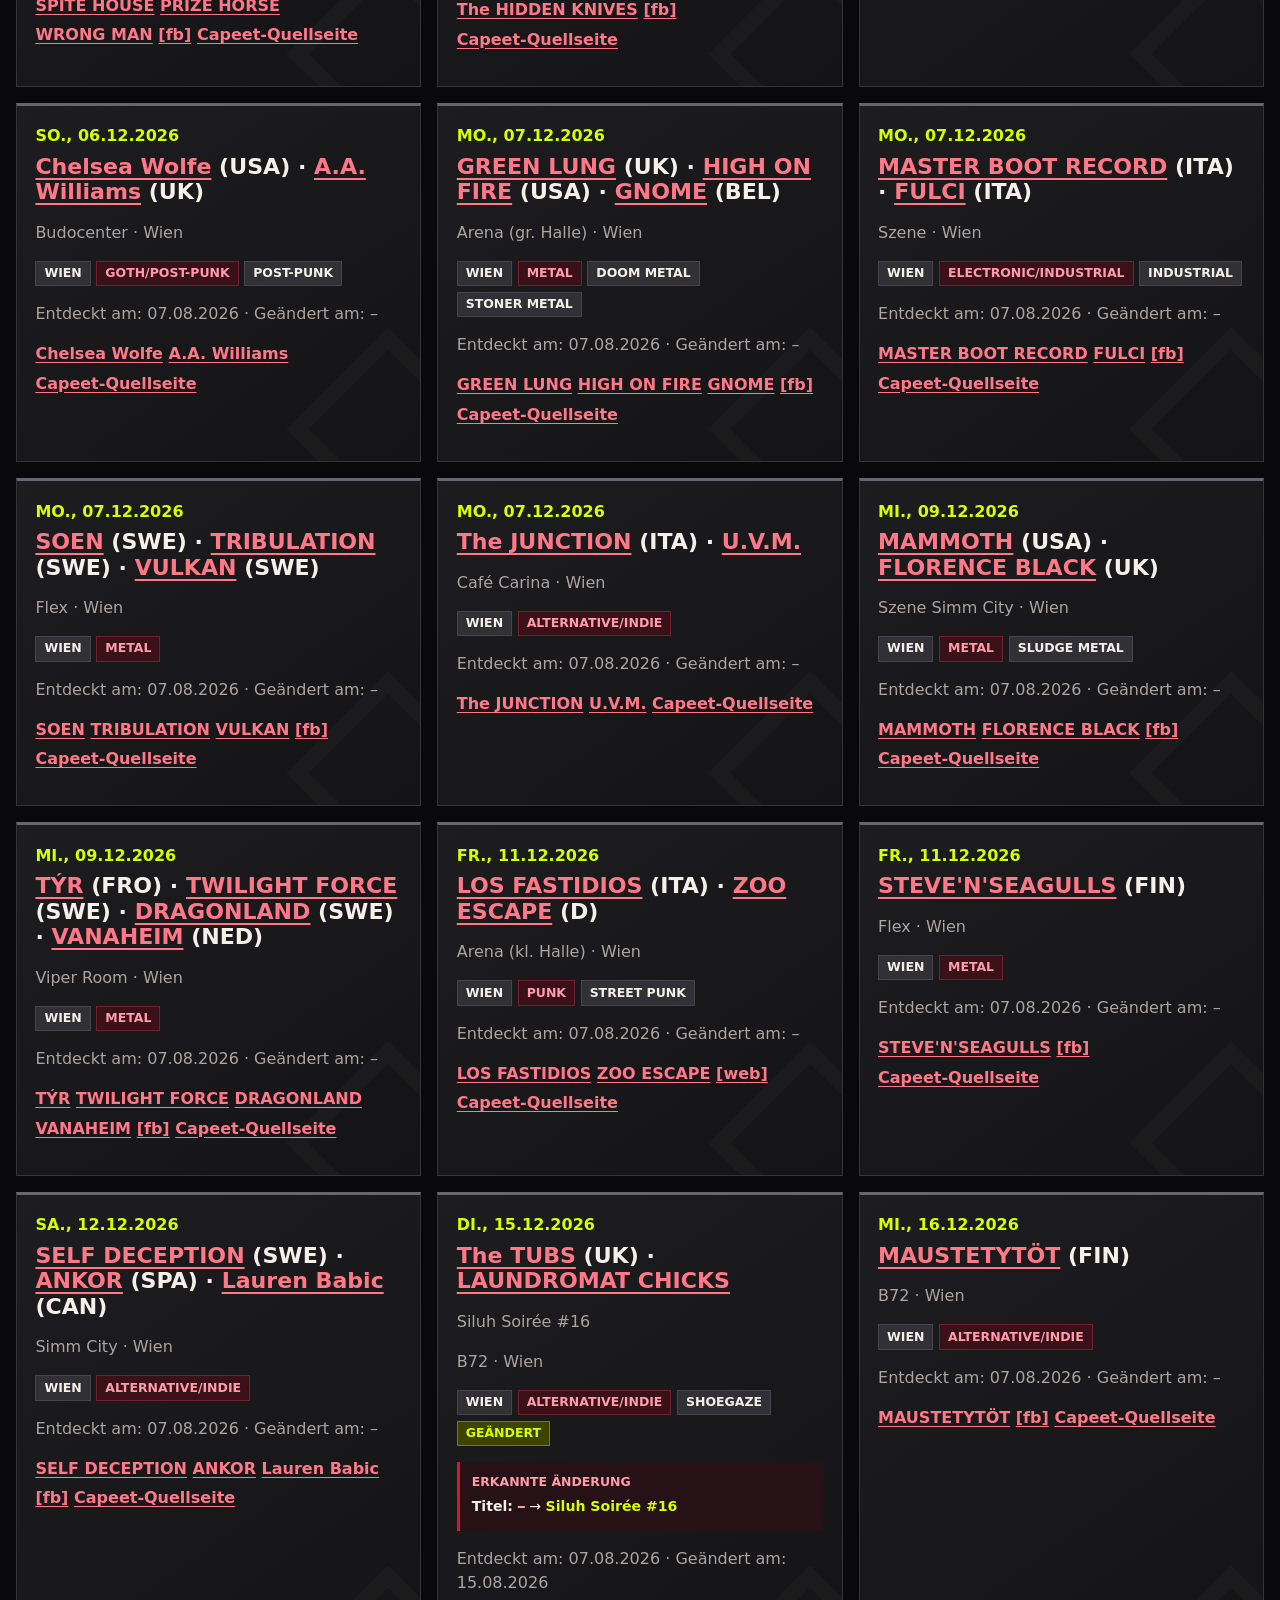
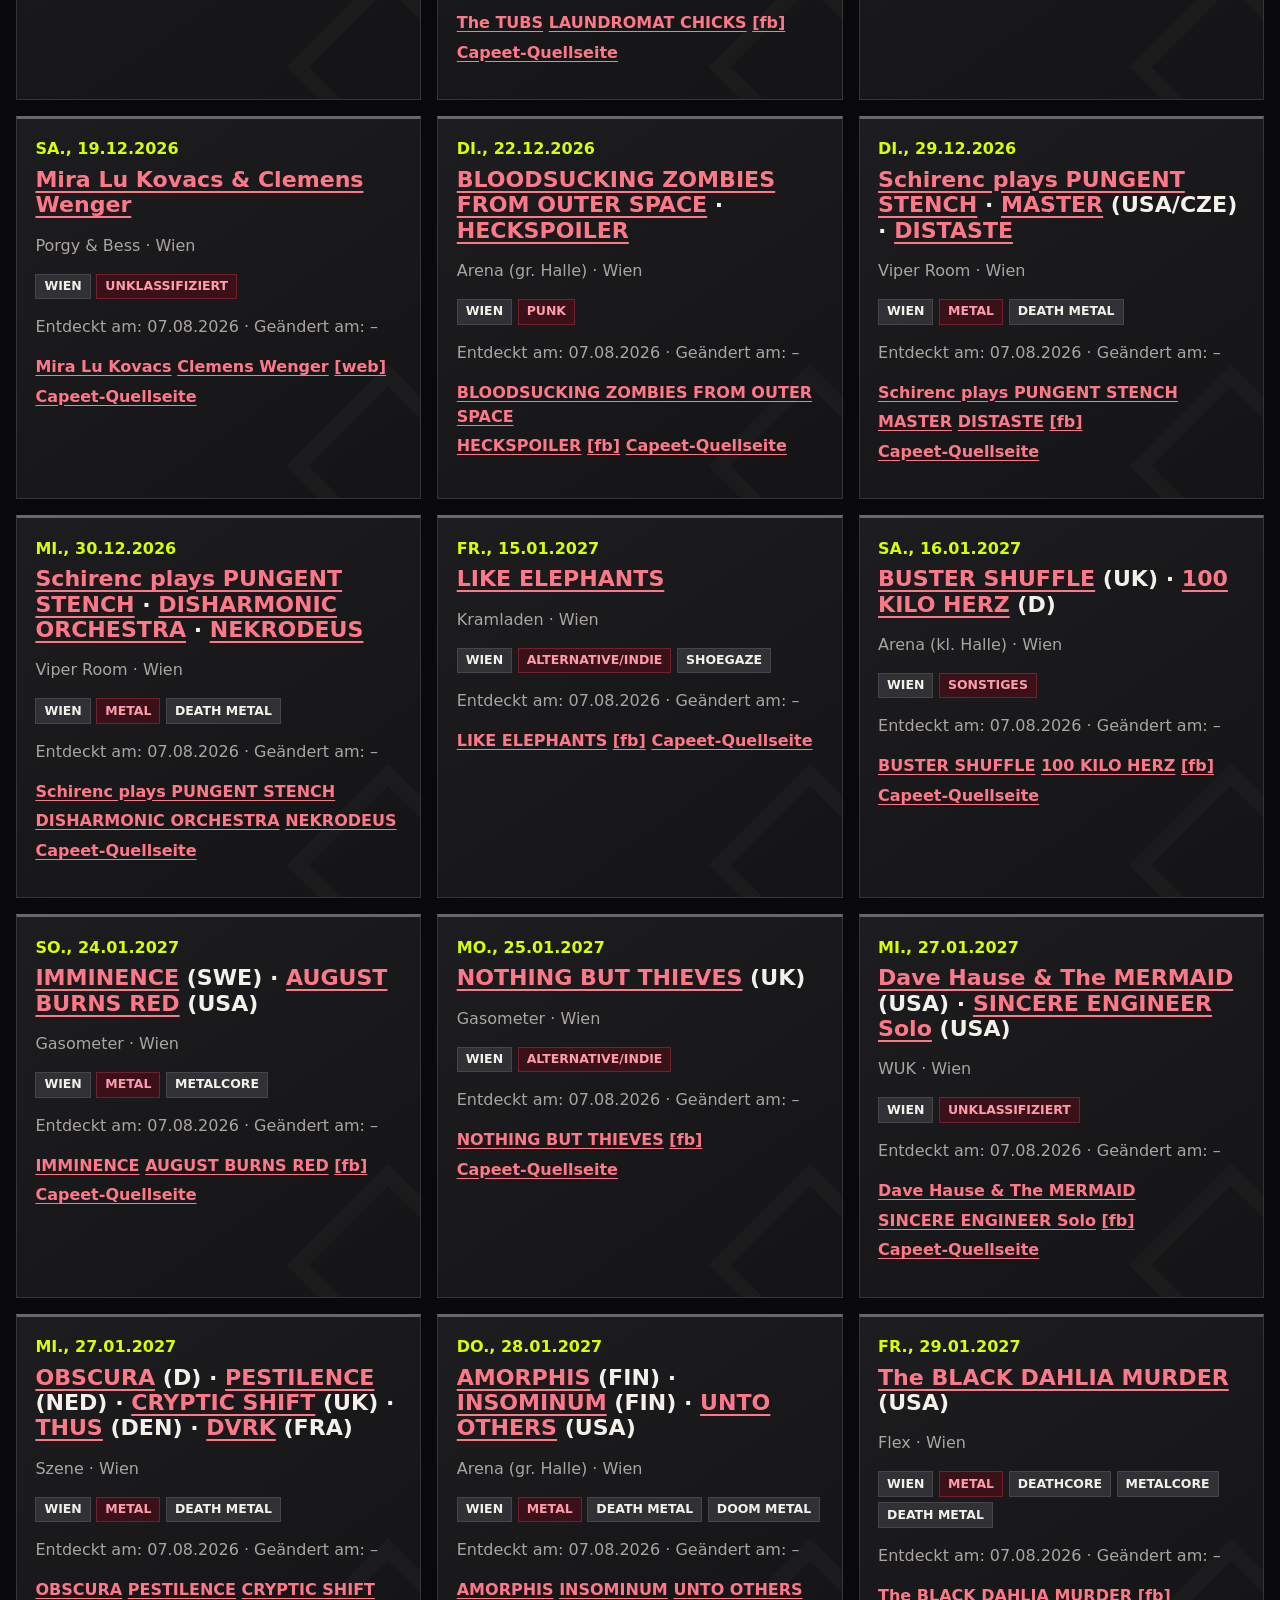
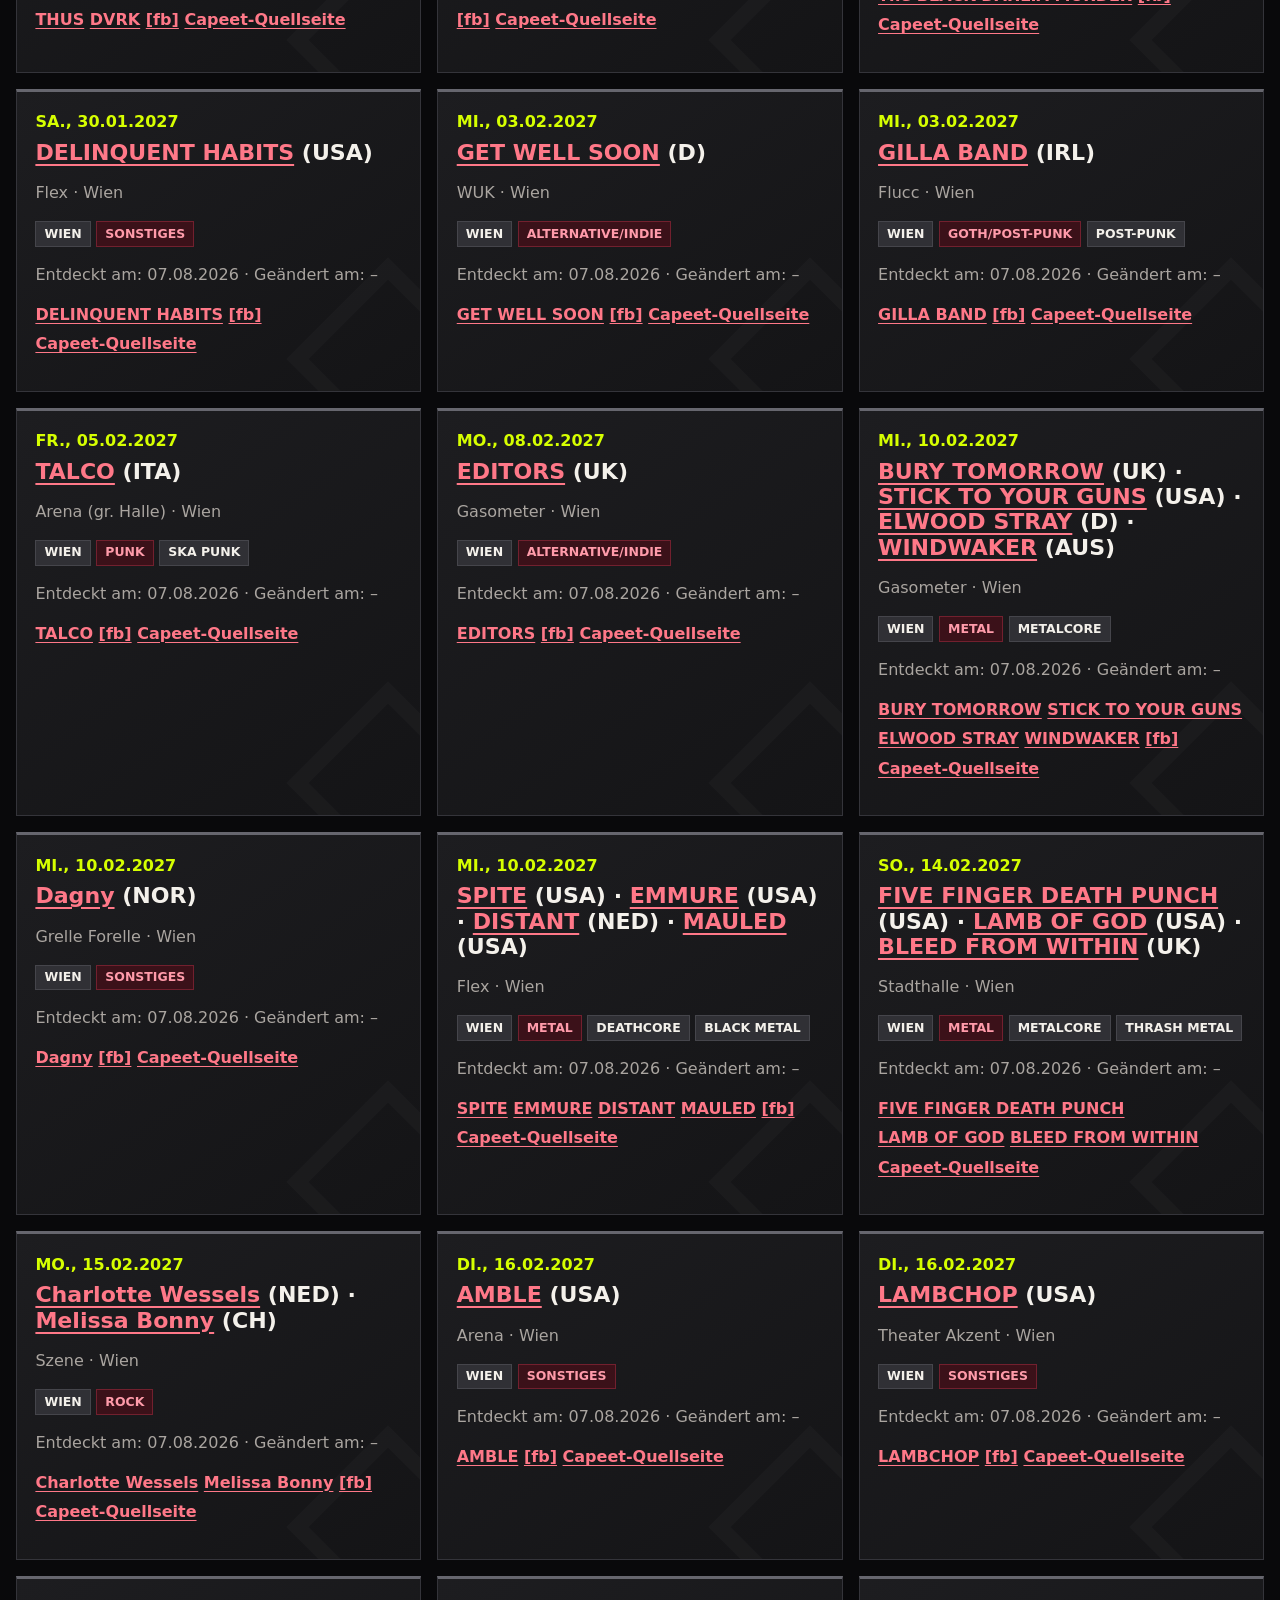
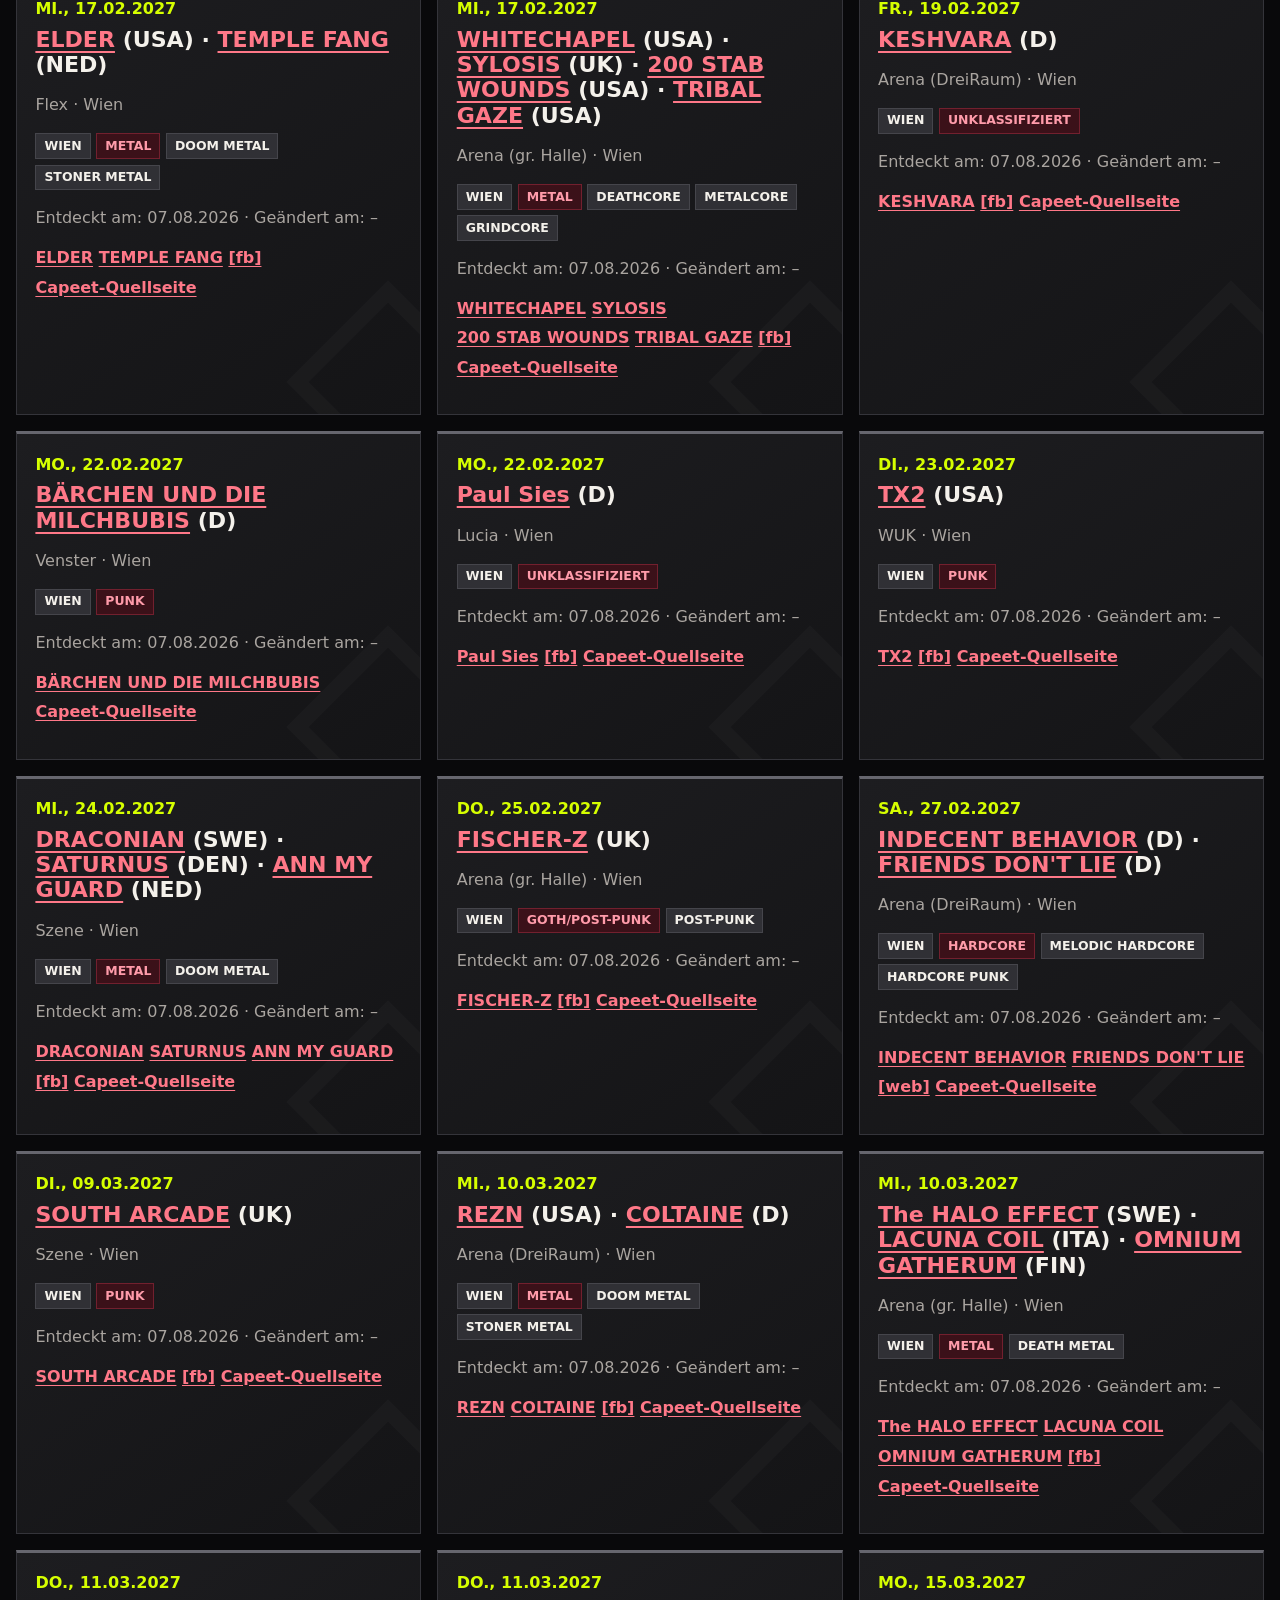
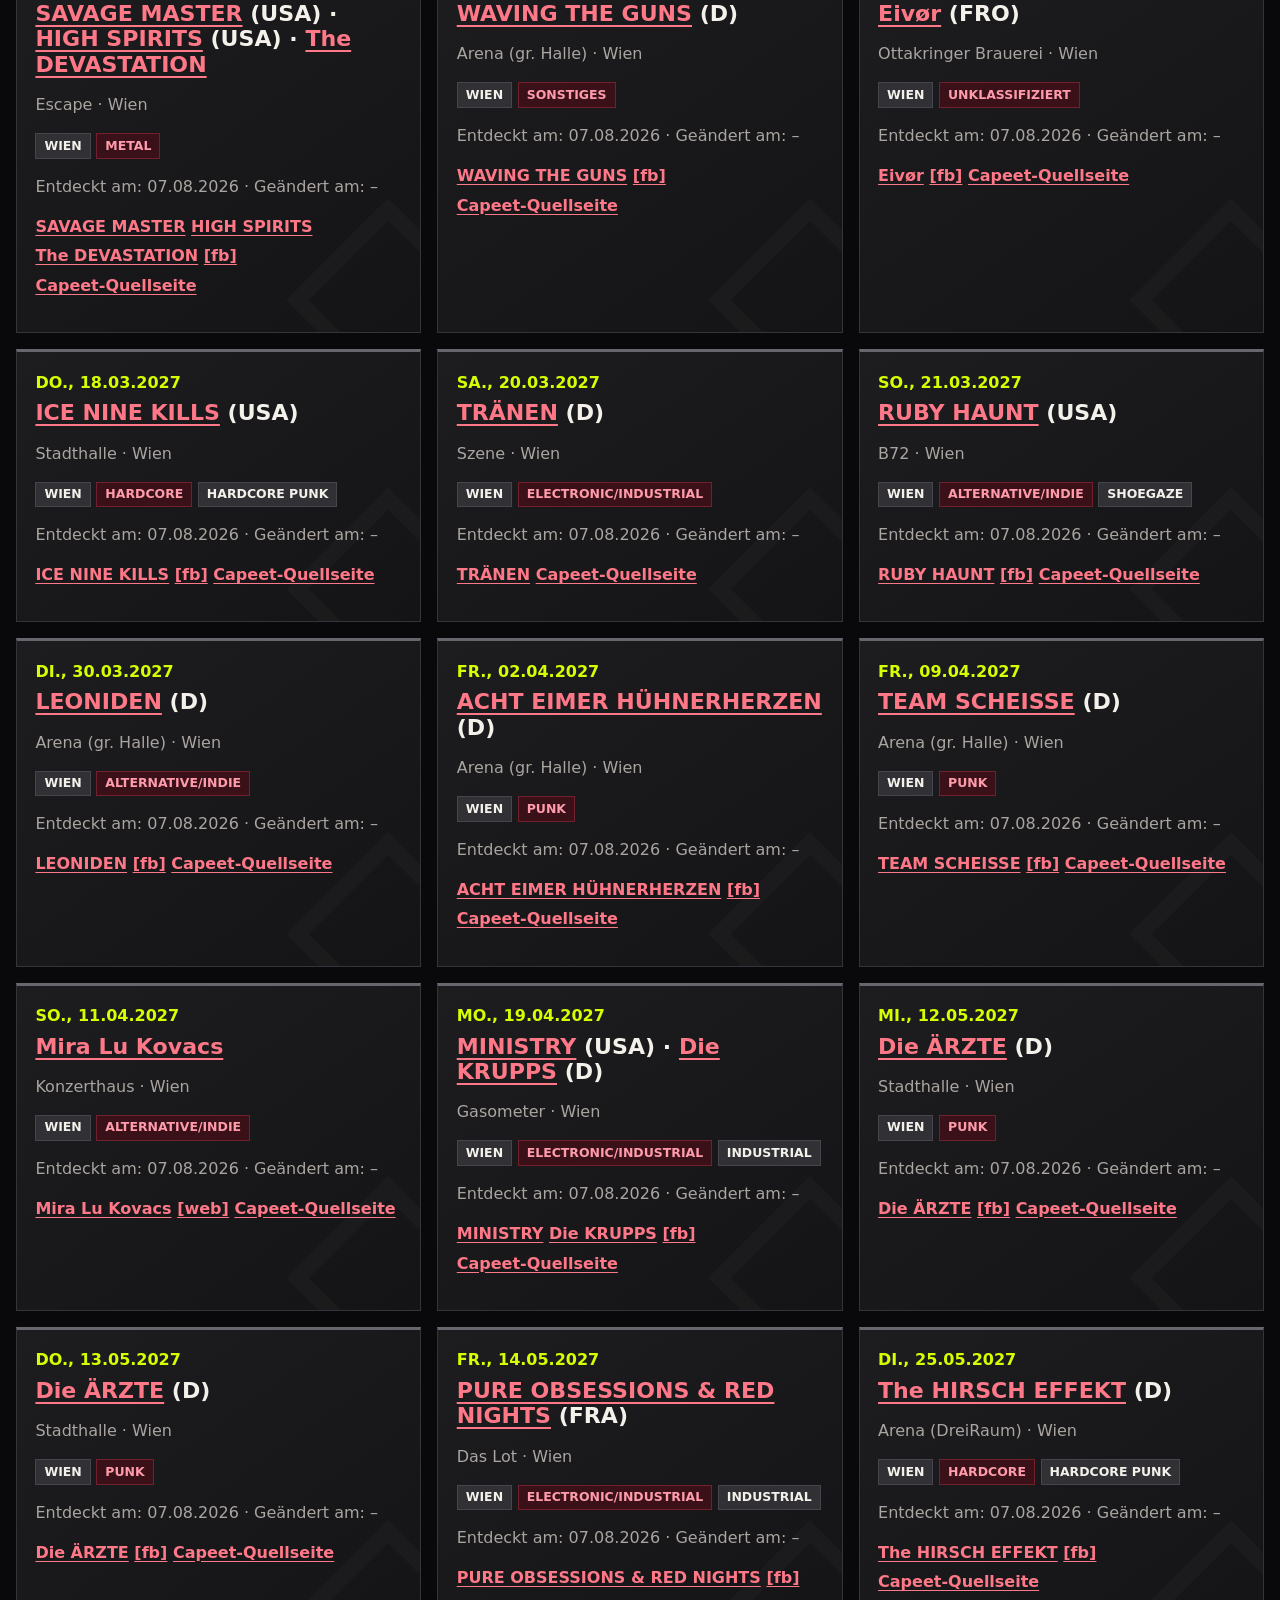
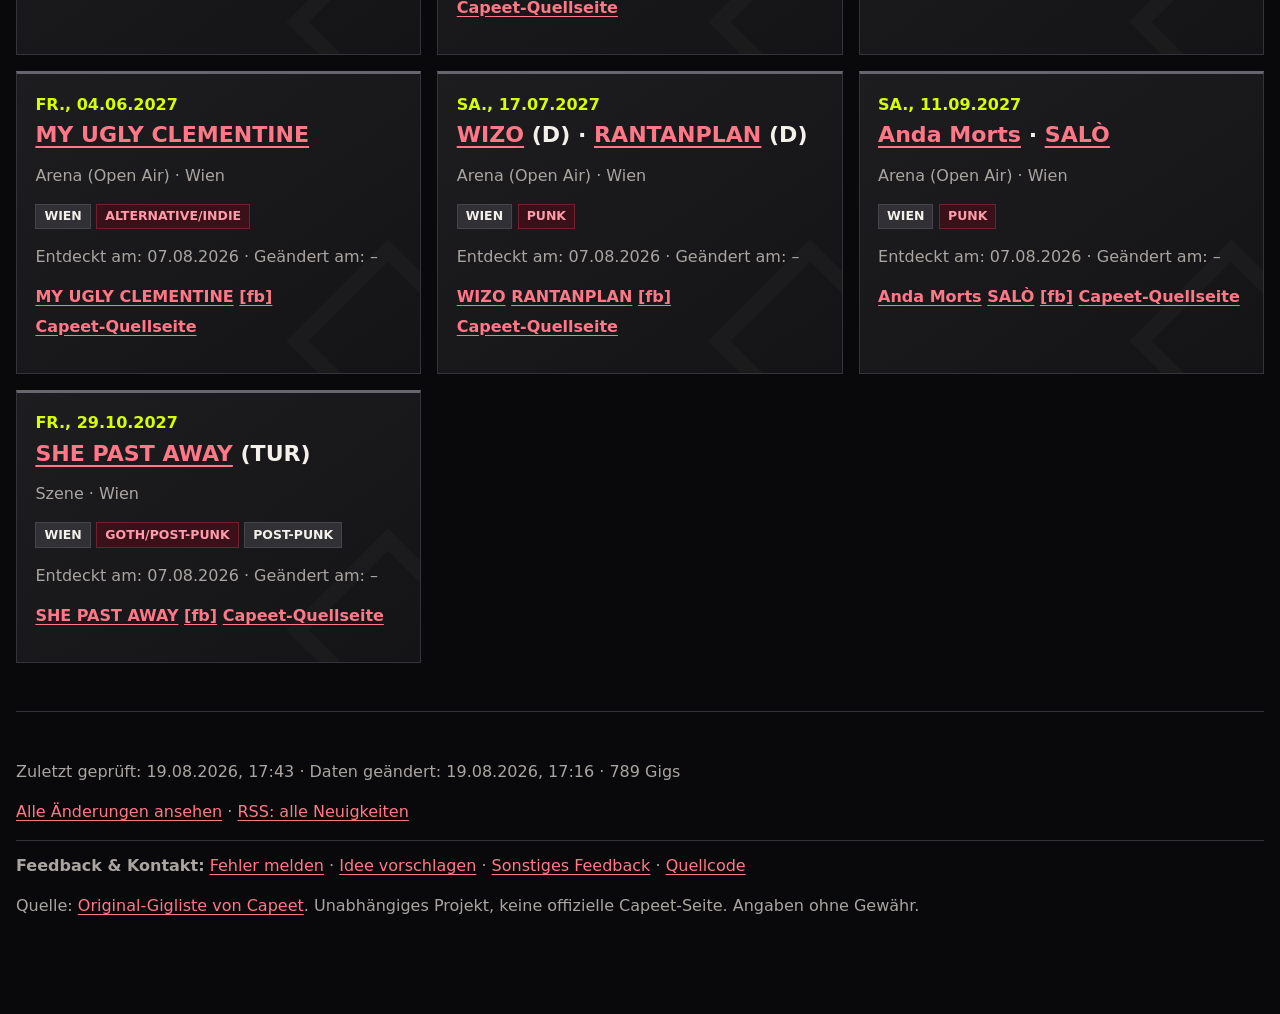
==== commit 92103f38: "Optimize mobile banner layout" ====
--- a/docs/index.html
+++ b/docs/index.html
@@ -6,15 +6,15 @@
 <link rel="stylesheet" href="assets/styles.css"><script src="assets/app.js" defer></script></head>
 <body id="top"><a class="skip" href="#results">Zu den Ergebnissen</a>
 <header class="hero"><p class="eyebrow">Austria's underground radar</p><h1>Mosh Pit Crew<br><span>Gig Radar</span></h1><p class="subtitle">Punk, Hardcore, Metal &amp; mehr — gefiltert aus der Capeet-Gigliste.</p>
-<aside class="capeet-shout" aria-label="Danke an Capeet"><strong>Big shout-out to <a href="https://www.capeet.com/gigs_list.html" rel="noopener noreferrer">Capeet</a></strong><span>für die seit Jahren gepflegte österreichische Gigliste. Diese inoffizielle Ansicht macht sie nur leichter durchsuchbar. Die Quelle wird bewusst nur einmal täglich abgerufen.</span><a class="capeet-cta" href="https://www.capeet.com/gigs_list.html" rel="noopener noreferrer">Original-Gigliste bei Capeet öffnen →</a></aside>
-<nav class="status-bar" aria-label="Datenstand und Feeds"><span id="header-metadata">Datenstand wird geladen …</span><span class="nav-break" aria-hidden="true"></span><span title="Die öffentliche Capeet-Seite wird einmal pro Tag abgefragt; zwischendurch bleibt der zuletzt erfolgreiche Stand online.">Abruf: 1× täglich</span><a href="changes.html">Changelog</a><a href="https://www.capeet.com/gigs_list.html" rel="noopener noreferrer">Capeet Original</a><a href="feed.xml">Gesamt-RSS</a><details class="feed-menu"><summary>Bundesland-RSS</summary><div><a href="feeds/neu-burgenland.xml">Burgenland</a><a href="feeds/neu-karnten.xml">Kärnten</a><a href="feeds/neu-niederosterreich.xml">Niederösterreich</a><a href="feeds/neu-oberosterreich.xml">Oberösterreich</a><a href="feeds/neu-salzburg.xml">Salzburg</a><a href="feeds/neu-steiermark.xml">Steiermark</a><a href="feeds/neu-tirol.xml">Tirol</a><a href="feeds/neu-vorarlberg.xml">Vorarlberg</a><a href="feeds/neu-wien.xml">Wien</a></div></details></nav></header>
-<main><section class="controls" aria-labelledby="filter-heading"><h2 id="filter-heading">Termine filtern</h2>
+<details class="capeet-shout mobile-disclosure" open><summary><strong>Big shout-out to <a href="https://www.capeet.com/gigs_list.html" rel="noopener noreferrer">Capeet</a></strong><span class="disclosure-action" aria-hidden="true"><span class="open-label">Öffnen</span><span class="close-label">Schließen</span></span></summary><div class="capeet-content"><span>für die seit Jahren gepflegte österreichische Gigliste. Diese inoffizielle Ansicht macht sie nur leichter durchsuchbar. Die Quelle wird bewusst nur einmal täglich abgerufen.</span><a class="capeet-cta" href="https://www.capeet.com/gigs_list.html" rel="noopener noreferrer">Original-Gigliste bei Capeet öffnen →</a></div></details>
+<details class="status-bar mobile-disclosure" open><summary><span id="header-metadata">Datenstand wird geladen …</span><span class="disclosure-action" aria-hidden="true"><span class="open-label">Öffnen</span><span class="close-label">Schließen</span></span></summary><nav class="status-content" aria-label="Datenstand und Feeds"><span title="Die öffentliche Capeet-Seite wird einmal pro Tag abgefragt; zwischendurch bleibt der zuletzt erfolgreiche Stand online.">Abruf: 1× täglich</span><a href="changes.html">Changelog</a><a href="https://www.capeet.com/gigs_list.html" rel="noopener noreferrer">Capeet Original</a><a href="feed.xml">Gesamt-RSS</a><details class="feed-menu"><summary>Bundesland-RSS</summary><div><a href="feeds/neu-burgenland.xml">Burgenland</a><a href="feeds/neu-karnten.xml">Kärnten</a><a href="feeds/neu-niederosterreich.xml">Niederösterreich</a><a href="feeds/neu-oberosterreich.xml">Oberösterreich</a><a href="feeds/neu-salzburg.xml">Salzburg</a><a href="feeds/neu-steiermark.xml">Steiermark</a><a href="feeds/neu-tirol.xml">Tirol</a><a href="feeds/neu-vorarlberg.xml">Vorarlberg</a><a href="feeds/neu-wien.xml">Wien</a></div></details></nav></details></header>
+<main><details class="controls mobile-disclosure" open><summary><h2 id="filter-heading">Termine filtern</h2><span class="disclosure-action" aria-hidden="true"><span class="open-label">Öffnen</span><span class="close-label">Schließen</span></span></summary><div class="controls-body" aria-labelledby="filter-heading">
 <label class="search">Volltextsuche <input id="search" type="search" placeholder="Künstler, Titel, Venue oder Ort" autocomplete="off"></label>
 <fieldset><legend>Bundesländer</legend><div class="quick"><button type="button" data-states="all">Alle</button><button type="button" data-states="none">Keine</button></div><div id="states" class="checks"></div></fieldset>
 <fieldset><legend>Genres</legend><div class="quick"><button type="button" data-genres="all">Alle</button><button type="button" data-genres="none">Keine</button></div><div id="genres" class="checks"></div></fieldset>
 <fieldset class="time-filters"><legend>Zeitraum <button class="help" type="button" title="Monat und kommende Tage können kombiniert werden. Alle Monate beziehungsweise alle kommenden Termine deaktiviert den jeweiligen Teilfilter." aria-label="Hilfe zum Zeitraumfilter">?</button></legend><label>Monat <select id="month"><option value="">Alle Monate</option></select></label><label>Kommende Tage <select id="days"><option value="">Alle kommenden Termine</option><option value="7">7 Tage</option><option value="14">14 Tage</option><option value="30">30 Tage</option><option value="60">60 Tage</option><option value="90">90 Tage</option></select></label></fieldset>
 <div class="options"><label><input id="past" type="checkbox" checked> Vergangene Gigs ausblenden</label><label><input id="cancelled" type="checkbox" checked> Abgesagte Gigs ausblenden</label><label><input id="changes" type="checkbox"> Nur neu/geändert <button class="help" type="button" title="Zeigt echte Neueinträge sowie Events, deren Line-up, Venue, Ort, Links oder Status später geändert wurden." aria-label="Erklärung zu neu und geändert">?</button></label>
-<label>Sortierung <select id="sort" aria-describedby="sort-help"><option value="discovered-desc">Hinzufügungsdatum (neueste zuerst)</option><option value="discovered-asc">Hinzufügungsdatum (älteste zuerst)</option><option value="changed-desc">Zuletzt geändert</option><option value="date-asc">Konzertdatum aufsteigend</option><option value="date-desc">Konzertdatum absteigend</option></select></label><span id="sort-help" class="hint">„Hinzufügungsdatum“ = erstmals von diesem Radar gesehen. „Zuletzt geändert“ = jüngste erkannte Revision.</span><button id="reset" type="button">Zurücksetzen</button></div></section>
+<label>Sortierung <select id="sort" aria-describedby="sort-help"><option value="discovered-desc">Hinzufügungsdatum (neueste zuerst)</option><option value="discovered-asc">Hinzufügungsdatum (älteste zuerst)</option><option value="changed-desc">Zuletzt geändert</option><option value="date-asc">Konzertdatum aufsteigend</option><option value="date-desc">Konzertdatum absteigend</option></select></label><span id="sort-help" class="hint">„Hinzufügungsdatum“ = erstmals von diesem Radar gesehen. „Zuletzt geändert“ = jüngste erkannte Revision.</span><button id="reset" type="button">Zurücksetzen</button></div></div></details>
 <div class="results-toolbar"><p id="count" class="count" role="status" aria-live="polite">Termine werden geladen …</p><div class="view-toggle" role="group" aria-label="Darstellung"><button type="button" data-view="grid" aria-pressed="true">Kacheln</button><button type="button" data-view="list" aria-pressed="false">Liste</button></div></div><section id="results" class="cards" aria-label="Konzerte"></section>
 <noscript>Die filterbare Liste benötigt JavaScript. Änderungen stehen auch im <a href="feed.xml">RSS-Feed</a>.</noscript></main>
 <a class="back-top" href="#top" aria-label="Zurück zum Seitenanfang">↑ Nach oben</a><footer><p id="metadata">Datenstand wird geladen …</p><p class="feeds"><a href="changes.html">Alle Änderungen ansehen</a> · <a href="feed.xml">RSS: alle Neuigkeiten</a></p>
--- a/docs/assets/styles.css
+++ b/docs/assets/styles.css
@@ -1 +1 @@
-:root{--bg:#09090b;--surface:#141416;--raised:#1d1d20;--ink:#f4f1eb;--muted:#aaa5a0;--acid:#d6ff00;--blood:#d3182d;--line:#34343a;color-scheme:dark;scroll-behavior:smooth;scroll-padding-top:1rem}*{box-sizing:border-box}html{background:var(--bg)}body{margin:0;background:radial-gradient(circle at 80% -10%,#351018 0,transparent 30rem),var(--bg);color:var(--ink);font:1rem/1.5 Inter,ui-sans-serif,system-ui,-apple-system,sans-serif}body:before{content:"";position:fixed;inset:0;pointer-events:none;opacity:.035;background-image:repeating-linear-gradient(0deg,#fff 0,#fff 1px,transparent 1px,transparent 4px)}header,main,footer{width:min(82rem,calc(100% - 2rem));margin:auto}.hero{padding:3.5rem 0 1.4rem}.hero.compact{padding-top:2.4rem}.eyebrow{margin:0;color:var(--acid);font-size:.8rem;font-weight:900;letter-spacing:.2em;text-transform:uppercase}.hero h1{font-size:clamp(3rem,9vw,7rem);line-height:.78;letter-spacing:-.065em;text-transform:uppercase;margin:.18em 0 .25em;font-weight:1000}.hero h1 span{color:transparent;-webkit-text-stroke:2px var(--ink)}.subtitle{max-width:48rem;font-size:clamp(1rem,2vw,1.3rem);color:var(--muted)}.capeet-shout{display:flex;gap:.9rem;align-items:center;margin:1.5rem 0;padding:1rem 1.1rem;background:linear-gradient(110deg,#251116,var(--surface));border-left:5px solid var(--blood)}.capeet-shout strong{white-space:nowrap;text-transform:uppercase}.capeet-shout span{color:var(--muted);flex:1}.capeet-cta{font-weight:900;white-space:nowrap}.status-bar{display:flex;flex-wrap:wrap;gap:.65rem 1.1rem;align-items:center;padding:.85rem 1rem;background:var(--acid);color:#0b0b0c;font-size:.9rem;font-weight:800}.status-bar a{color:#0b0b0c}.header-feeds{display:flex;flex-wrap:wrap;gap:.65rem}.feed-menu{position:relative}.feed-menu summary{cursor:pointer;text-decoration:underline;text-underline-offset:.18em}.feed-menu div{position:absolute;z-index:8;top:calc(100% + .55rem);right:0;display:grid;min-width:13rem;padding:.45rem;background:var(--surface);border:1px solid var(--line);box-shadow:0 .7rem 2rem #0008}.feed-menu:not([open]) div{display:none}.feed-menu div a{padding:.35rem .5rem;color:var(--ink);white-space:nowrap}.feed-menu div a:hover{background:var(--raised);color:var(--acid)}.skip{position:absolute;left:-9999px}.skip:focus{left:1rem;top:1rem;background:var(--acid);color:#000;padding:.7rem;z-index:9}.controls{background:var(--surface);border:1px solid var(--line);border-top:4px solid var(--blood);padding:clamp(1rem,2vw,1.5rem);display:grid;grid-template-columns:repeat(2,minmax(0,1fr));gap:1.15rem}.controls h2,.search,.options{grid-column:1/-1}.controls h2{text-transform:uppercase;letter-spacing:.04em;margin:0}.search{display:grid;gap:.3rem}.controls fieldset{min-width:0;margin:0;border:1px solid var(--line);background:#101012;padding:.8rem}.controls legend{font-weight:900;text-transform:uppercase;letter-spacing:.06em}.time-filters{display:grid;grid-template-columns:repeat(2,minmax(0,1fr));gap:.7rem}.time-filters label,.change-controls label{display:grid;gap:.3rem}.change-controls{grid-template-columns:repeat(3,minmax(0,1fr))}.controls input[type=search],.controls select,.controls button{min-height:2.75rem;font:inherit;border:1px solid #55555c;border-radius:0;background:var(--raised);color:var(--ink);padding:.55rem .7rem}.controls button{cursor:pointer;font-weight:900;text-transform:uppercase}.controls button:hover{border-color:var(--acid);color:var(--acid)}.checks{display:flex;flex-wrap:wrap;gap:.35rem 1rem}.checks label,.options label{white-space:nowrap}.quick,.options{display:flex;flex-wrap:wrap;align-items:center;gap:.65rem}.quick{margin-bottom:.7rem}.quick button{min-height:2.2rem;padding:.3rem .6rem}.help{display:inline-grid!important;place-items:center;min-height:1.35rem!important;width:1.35rem;height:1.35rem;padding:0!important;border-radius:50%!important;color:var(--acid)!important;font-size:.75rem}.hint{flex:1 1 20rem;color:var(--muted);font-size:.84rem}.results-toolbar{display:flex;align-items:center;justify-content:space-between;gap:1rem;margin:1.25rem 0}.count{font-weight:900;margin:0;color:var(--acid);text-transform:uppercase}.view-toggle{display:flex}.view-toggle button{border:1px solid #55555c;background:var(--raised);color:var(--ink);font:inherit;font-weight:900;padding:.5rem .8rem;cursor:pointer;text-transform:uppercase}.view-toggle button+button{border-left:0}.view-toggle button[aria-pressed=true]{background:var(--acid);border-color:var(--acid);color:#09090b}.cards{display:grid;grid-template-columns:repeat(auto-fit,minmax(min(100%,22rem),1fr));gap:1rem}.cards.list-view{grid-template-columns:1fr;gap:.35rem}.card{position:relative;overflow:hidden;background:linear-gradient(145deg,var(--raised),var(--surface));border:1px solid var(--line);border-top:3px solid #66666e;padding:1.15rem}.card:after{content:"";position:absolute;right:-2.5rem;bottom:-2.5rem;width:7rem;height:7rem;border:1rem solid rgba(255,255,255,.025);transform:rotate(45deg)}.list-line{display:none}.list-view .card{display:block;padding:.58rem .85rem}.list-view .card:after{display:none}.list-view .card>*{display:none}.list-view .card .list-line{display:block;margin:0;white-space:nowrap;overflow:hidden;text-overflow:ellipsis;color:var(--ink);font-size:.92rem}.card.cancelled,.change-cancelled{border-top-color:var(--blood)}.date{margin:0;font-weight:900;color:var(--acid);text-transform:uppercase}.card h2,.card h3{position:relative;z-index:1;font-size:1.38rem;line-height:1.15;margin:.35rem 0}.title,.place,.source{position:relative;z-index:1;color:var(--muted)}.badges,.links{position:relative;z-index:1;display:flex;flex-wrap:wrap;gap:.35rem}.badge{background:#303035;border:1px solid #45454b;padding:.15rem .5rem;font-size:.78rem;font-weight:800;text-transform:uppercase}.badge:nth-child(2){background:#3b1119;border-color:#72202e;color:#ff9baa}.badge.alert{background:#5a101c;color:#ffd3d7}.badge.change,.change-kind{background:#3c4400;border-color:#728000;color:var(--acid)}.change-day{margin-top:2rem}.change-day>h2{font-size:1rem;color:var(--acid);text-transform:uppercase;letter-spacing:.08em;border-bottom:1px solid var(--line);padding-bottom:.45rem}.change-top{position:relative;z-index:1;color:var(--muted);font-size:.85rem}.change-details{position:relative;z-index:1;display:grid;grid-template-columns:minmax(7rem,auto) 1fr;gap:.3rem .8rem;border-top:1px solid var(--line);padding-top:.75rem}.change-details dt{font-weight:900}.change-details dd{margin:0;color:var(--muted);overflow-wrap:anywhere}.change-link{position:relative;z-index:1;font-size:.85rem}.change-new{border-top-color:var(--acid)}.change-unlisted{opacity:.82}.contact-links{padding-top:.8rem;border-top:1px solid var(--line)}.back-top{position:fixed;right:max(1rem,env(safe-area-inset-right));bottom:max(1rem,env(safe-area-inset-bottom));z-index:10;padding:.65rem .85rem;background:var(--acid);border:2px solid #09090b;color:#09090b;font-size:.82rem;font-weight:1000;text-decoration:none;text-transform:uppercase;box-shadow:0 .4rem 1.3rem #0009}.back-top:hover{background:var(--ink);color:#09090b}a{color:#ff7888;text-underline-offset:.18em}.links a{font-weight:750}footer{border-top:1px solid var(--line);margin-top:3rem;padding:2rem 0 5rem;color:var(--muted)}:focus-visible{outline:3px solid var(--acid);outline-offset:3px}@media(max-width:1000px){.list-view .card{grid-template-columns:9rem minmax(12rem,1fr) minmax(11rem,1fr)}.list-view .badges{grid-column:3;grid-row:3}.list-view .source{grid-column:2}.list-view .links{grid-column:3}}@media(max-width:900px){.capeet-shout{align-items:flex-start;flex-direction:column}.capeet-cta{white-space:normal}}@media(max-width:760px){.hero{padding-top:2rem}.controls,.change-controls{grid-template-columns:1fr}.controls h2,.search,.options{grid-column:1}.time-filters{grid-template-columns:1fr}.status-bar,.options{align-items:flex-start;flex-direction:column}.feed-menu div{left:0;right:auto}.options select,.search input{width:100%}.list-view .card{grid-template-columns:7.5rem 1fr}.list-view .date{grid-column:1}.list-view .card h2,.list-view .title,.list-view .place,.list-view .badges,.list-view .source,.list-view .links{grid-column:2;grid-row:auto;justify-content:flex-start}}@media(max-width:520px){.results-toolbar{align-items:stretch;flex-direction:column}.view-toggle button{flex:1}.back-top{padding:.55rem .65rem;font-size:.72rem}}@media(max-width:420px){header,main,footer{width:min(100% - 1rem,82rem)}.hero h1{font-size:2.85rem}.controls{padding:.75rem}.checks{display:grid;grid-template-columns:repeat(2,minmax(0,1fr));gap:.5rem}.card{padding:.9rem}.list-view .card{display:block}.list-view .card>*{margin:.35rem 0}.change-details{grid-template-columns:1fr}.change-details dd{margin-bottom:.45rem}}@media(prefers-reduced-motion:reduce){:root{scroll-behavior:auto}*{scroll-behavior:auto!important}}.event-changes{position:relative;z-index:1;margin:.7rem 0;padding:.65rem .75rem;background:#251116;border-left:3px solid var(--blood)}.event-changes-title{margin:0 0 .3rem;color:#ff9baa;font-size:.78rem;font-weight:900;text-transform:uppercase}.event-change{margin:.2rem 0;font-size:.88rem}.event-change del,.change-details del{color:#ff9baa;text-decoration-thickness:2px}.event-change ins,.change-details ins{color:var(--acid);font-weight:800;text-decoration:none}.list-view .event-changes{grid-column:2/5;margin:.35rem 0}.list-view .source{grid-column:2/4}.nav-break{flex-basis:100%;height:0}+:root{--bg:#09090b;--surface:#141416;--raised:#1d1d20;--ink:#f4f1eb;--muted:#aaa5a0;--acid:#d6ff00;--blood:#d3182d;--line:#34343a;color-scheme:dark;scroll-behavior:smooth;scroll-padding-top:1rem}*{box-sizing:border-box}html{background:var(--bg)}body{margin:0;background:radial-gradient(circle at 80% -10%,#351018 0,transparent 30rem),var(--bg);color:var(--ink);font:1rem/1.5 Inter,ui-sans-serif,system-ui,-apple-system,sans-serif}body:before{content:"";position:fixed;inset:0;pointer-events:none;opacity:.035;background-image:repeating-linear-gradient(0deg,#fff 0,#fff 1px,transparent 1px,transparent 4px)}header,main,footer{width:min(82rem,calc(100% - 2rem));margin:auto}.hero{padding:3.5rem 0 1.4rem}.hero.compact{padding-top:2.4rem}.eyebrow{margin:0;color:var(--acid);font-size:.8rem;font-weight:900;letter-spacing:.2em;text-transform:uppercase}.hero h1{font-size:clamp(3rem,9vw,7rem);line-height:.78;letter-spacing:-.065em;text-transform:uppercase;margin:.18em 0 .25em;font-weight:1000}.hero h1 span{color:transparent;-webkit-text-stroke:2px var(--ink)}.subtitle{max-width:48rem;font-size:clamp(1rem,2vw,1.3rem);color:var(--muted)}.capeet-shout{display:flex;gap:.9rem;align-items:center;margin:1.5rem 0;padding:1rem 1.1rem;background:linear-gradient(110deg,#251116,var(--surface));border-left:5px solid var(--blood)}.capeet-shout strong{white-space:nowrap;text-transform:uppercase}.capeet-shout span{color:var(--muted);flex:1}.capeet-cta{font-weight:900;white-space:nowrap}.status-bar{display:flex;flex-wrap:wrap;gap:.65rem 1.1rem;align-items:center;padding:.85rem 1rem;background:var(--acid);color:#0b0b0c;font-size:.9rem;font-weight:800}.status-bar a{color:#0b0b0c}.header-feeds{display:flex;flex-wrap:wrap;gap:.65rem}.feed-menu{position:relative}.feed-menu summary{cursor:pointer;text-decoration:underline;text-underline-offset:.18em}.feed-menu div{position:absolute;z-index:8;top:calc(100% + .55rem);right:0;display:grid;min-width:13rem;padding:.45rem;background:var(--surface);border:1px solid var(--line);box-shadow:0 .7rem 2rem #0008}.feed-menu:not([open]) div{display:none}.feed-menu div a{padding:.35rem .5rem;color:var(--ink);white-space:nowrap}.feed-menu div a:hover{background:var(--raised);color:var(--acid)}.skip{position:absolute;left:-9999px}.skip:focus{left:1rem;top:1rem;background:var(--acid);color:#000;padding:.7rem;z-index:9}.controls{background:var(--surface);border:1px solid var(--line);border-top:4px solid var(--blood);padding:clamp(1rem,2vw,1.5rem);display:grid;grid-template-columns:repeat(2,minmax(0,1fr));gap:1.15rem}.controls h2,.search,.options{grid-column:1/-1}.controls h2{text-transform:uppercase;letter-spacing:.04em;margin:0}.search{display:grid;gap:.3rem}.controls fieldset{min-width:0;margin:0;border:1px solid var(--line);background:#101012;padding:.8rem}.controls legend{font-weight:900;text-transform:uppercase;letter-spacing:.06em}.time-filters{display:grid;grid-template-columns:repeat(2,minmax(0,1fr));gap:.7rem}.time-filters label,.change-controls label{display:grid;gap:.3rem}.change-controls{grid-template-columns:repeat(3,minmax(0,1fr))}.controls input[type=search],.controls select,.controls button{min-height:2.75rem;font:inherit;border:1px solid #55555c;border-radius:0;background:var(--raised);color:var(--ink);padding:.55rem .7rem}.controls button{cursor:pointer;font-weight:900;text-transform:uppercase}.controls button:hover{border-color:var(--acid);color:var(--acid)}.checks{display:flex;flex-wrap:wrap;gap:.35rem 1rem}.checks label,.options label{white-space:nowrap}.quick,.options{display:flex;flex-wrap:wrap;align-items:center;gap:.65rem}.quick{margin-bottom:.7rem}.quick button{min-height:2.2rem;padding:.3rem .6rem}.help{display:inline-grid!important;place-items:center;min-height:1.35rem!important;width:1.35rem;height:1.35rem;padding:0!important;border-radius:50%!important;color:var(--acid)!important;font-size:.75rem}.hint{flex:1 1 20rem;color:var(--muted);font-size:.84rem}.results-toolbar{display:flex;align-items:center;justify-content:space-between;gap:1rem;margin:1.25rem 0}.count{font-weight:900;margin:0;color:var(--acid);text-transform:uppercase}.view-toggle{display:flex}.view-toggle button{border:1px solid #55555c;background:var(--raised);color:var(--ink);font:inherit;font-weight:900;padding:.5rem .8rem;cursor:pointer;text-transform:uppercase}.view-toggle button+button{border-left:0}.view-toggle button[aria-pressed=true]{background:var(--acid);border-color:var(--acid);color:#09090b}.cards{display:grid;grid-template-columns:repeat(auto-fit,minmax(min(100%,22rem),1fr));gap:1rem}.cards.list-view{grid-template-columns:1fr;gap:.35rem}.card{position:relative;overflow:hidden;background:linear-gradient(145deg,var(--raised),var(--surface));border:1px solid var(--line);border-top:3px solid #66666e;padding:1.15rem}.card:after{content:"";position:absolute;right:-2.5rem;bottom:-2.5rem;width:7rem;height:7rem;border:1rem solid rgba(255,255,255,.025);transform:rotate(45deg)}.list-line{display:none}.list-view .card{display:block;padding:.58rem .85rem}.list-view .card:after{display:none}.list-view .card>*{display:none}.list-view .card .list-line{display:flex;align-items:center;gap:.6rem;margin:0;min-width:0;white-space:nowrap;color:var(--ink);font-size:.92rem}.list-date{flex:none;color:var(--acid);font-weight:900}.list-artists{min-width:8rem;overflow:hidden;text-overflow:ellipsis;font-weight:800}.list-place{flex:1;min-width:6rem;overflow:hidden;text-overflow:ellipsis;color:var(--muted)}.list-badges{display:flex;flex:none;gap:.35rem}.card.cancelled,.change-cancelled{border-top-color:var(--blood)}.date{margin:0;font-weight:900;color:var(--acid);text-transform:uppercase}.card h2,.card h3{position:relative;z-index:1;font-size:1.38rem;line-height:1.15;margin:.35rem 0}.title,.place,.source{position:relative;z-index:1;color:var(--muted)}.badges,.links{position:relative;z-index:1;display:flex;flex-wrap:wrap;gap:.35rem}.badge{background:#303035;border:1px solid #45454b;padding:.15rem .5rem;font-size:.78rem;font-weight:800;text-transform:uppercase}.badge.genre{background:#3b1119;border-color:#72202e;color:#ff9baa}.badge.alert{background:#5a101c;color:#ffd3d7}.badge.change,.change-kind{background:#3c4400;border-color:#728000;color:var(--acid)}.change-day{margin-top:2rem}.change-day>h2{font-size:1rem;color:var(--acid);text-transform:uppercase;letter-spacing:.08em;border-bottom:1px solid var(--line);padding-bottom:.45rem}.change-top{position:relative;z-index:1;color:var(--muted);font-size:.85rem}.change-details{position:relative;z-index:1;display:grid;grid-template-columns:minmax(7rem,auto) 1fr;gap:.3rem .8rem;border-top:1px solid var(--line);padding-top:.75rem}.change-details dt{font-weight:900}.change-details dd{margin:0;color:var(--muted);overflow-wrap:anywhere}.change-link{position:relative;z-index:1;font-size:.85rem}.change-new{border-top-color:var(--acid)}.change-unlisted{opacity:.82}.contact-links{padding-top:.8rem;border-top:1px solid var(--line)}.back-top{position:fixed;right:max(1rem,env(safe-area-inset-right));bottom:max(1rem,env(safe-area-inset-bottom));z-index:10;padding:.65rem .85rem;background:var(--acid);border:2px solid #09090b;color:#09090b;font-size:.82rem;font-weight:1000;text-decoration:none;text-transform:uppercase;box-shadow:0 .4rem 1.3rem #0009}.back-top:hover{background:var(--ink);color:#09090b}a{color:#ff7888;text-underline-offset:.18em}.links a{font-weight:750}footer{border-top:1px solid var(--line);margin-top:3rem;padding:2rem 0 5rem;color:var(--muted)}:focus-visible{outline:3px solid var(--acid);outline-offset:3px}@media(max-width:1000px){.list-view .card{grid-template-columns:9rem minmax(12rem,1fr) minmax(11rem,1fr)}.list-view .badges{grid-column:3;grid-row:3}.list-view .source{grid-column:2}.list-view .links{grid-column:3}}@media(max-width:900px){.capeet-shout{align-items:flex-start;flex-direction:column}.capeet-cta{white-space:normal}}@media(max-width:760px){.hero{padding-top:2rem}.controls,.change-controls{grid-template-columns:1fr}.controls h2,.search,.options{grid-column:1}.time-filters{grid-template-columns:1fr}.status-bar,.options{align-items:flex-start;flex-direction:column}.feed-menu div{left:0;right:auto}.options select,.search input{width:100%}.list-view .card{grid-template-columns:7.5rem 1fr}.list-view .date{grid-column:1}.list-view .card h2,.list-view .title,.list-view .place,.list-view .badges,.list-view .source,.list-view .links{grid-column:2;grid-row:auto;justify-content:flex-start}}@media(max-width:520px){.results-toolbar{align-items:stretch;flex-direction:column}.view-toggle button{flex:1}.list-view .card{overflow-x:auto}.list-view .card .list-line{width:max-content;min-width:100%}.list-artists,.list-place{max-width:16rem}.back-top{padding:.55rem .65rem;font-size:.72rem}}@media(max-width:420px){header,main,footer{width:min(100% - 1rem,82rem)}.hero h1{font-size:2.85rem}.controls{padding:.75rem}.checks{display:grid;grid-template-columns:repeat(2,minmax(0,1fr));gap:.5rem}.card{padding:.9rem}.list-view .card{display:block}.list-view .card>*{margin:.35rem 0}.change-details{grid-template-columns:1fr}.change-details dd{margin-bottom:.45rem}}@media(prefers-reduced-motion:reduce){:root{scroll-behavior:auto}*{scroll-behavior:auto!important}}.event-changes{position:relative;z-index:1;margin:.7rem 0;padding:.65rem .75rem;background:#251116;border-left:3px solid var(--blood)}.event-changes-title{margin:0 0 .3rem;color:#ff9baa;font-size:.78rem;font-weight:900;text-transform:uppercase}.event-change{margin:.2rem 0;font-size:.88rem}.event-change del,.change-details del{color:#ff9baa;text-decoration-thickness:2px}.event-change ins,.change-details ins{color:var(--acid);font-weight:800;text-decoration:none}.list-view .event-changes{grid-column:2/5;margin:.35rem 0}.list-view .source{grid-column:2/4}.nav-break{flex-basis:100%;height:0}.mobile-disclosure>summary{display:flex;align-items:center;justify-content:space-between;gap:1rem;cursor:pointer;list-style:none}.mobile-disclosure>summary::-webkit-details-marker{display:none}.disclosure-action{display:none;flex:none;font-size:.72rem;font-weight:900;letter-spacing:.06em;text-transform:uppercase}.close-label{display:inline}.open-label{display:none}.mobile-disclosure:not([open]) .close-label{display:none}.mobile-disclosure:not([open]) .open-label{display:inline}.capeet-shout,.status-bar,.controls{display:block}.capeet-content,.status-content{display:flex;flex-wrap:wrap;gap:.65rem 1.1rem;align-items:center;margin-top:.65rem}.capeet-content>span{color:var(--muted);flex:1}.status-bar summary{font-weight:900}.controls-body{display:grid;grid-template-columns:repeat(2,minmax(0,1fr));gap:1.15rem;margin-top:1.15rem}.change-controls .controls-body{grid-template-columns:repeat(3,minmax(0,1fr))}.capeet-shout{display:flex;gap:.9rem;align-items:center}.capeet-shout>summary{flex:none}.capeet-shout .capeet-content{flex:1;margin-top:0}@media(max-width:900px){.capeet-content{align-items:flex-start;flex-direction:column}}@media(max-width:760px){.mobile-disclosure>summary{min-height:2.75rem}.disclosure-action{display:inline-flex!important;align-items:center;gap:.35rem;color:inherit!important;flex:none!important}.disclosure-action:after{content:"⌄";font-size:1rem;line-height:1;transition:transform .15s ease}.mobile-disclosure[open] .disclosure-action:after{transform:rotate(180deg)}.capeet-shout{display:block;padding:.65rem .8rem}.capeet-shout summary strong{white-space:normal}.capeet-content{margin-top:.8rem!important}.status-bar{padding:.55rem .8rem}.status-bar summary{align-items:flex-start}.status-content{align-items:flex-start;flex-direction:column;padding-top:.25rem;border-top:1px solid #0b0b0c44}.controls{padding:.75rem 1rem}.controls-body,.change-controls .controls-body{grid-template-columns:1fr;margin-top:1rem}}
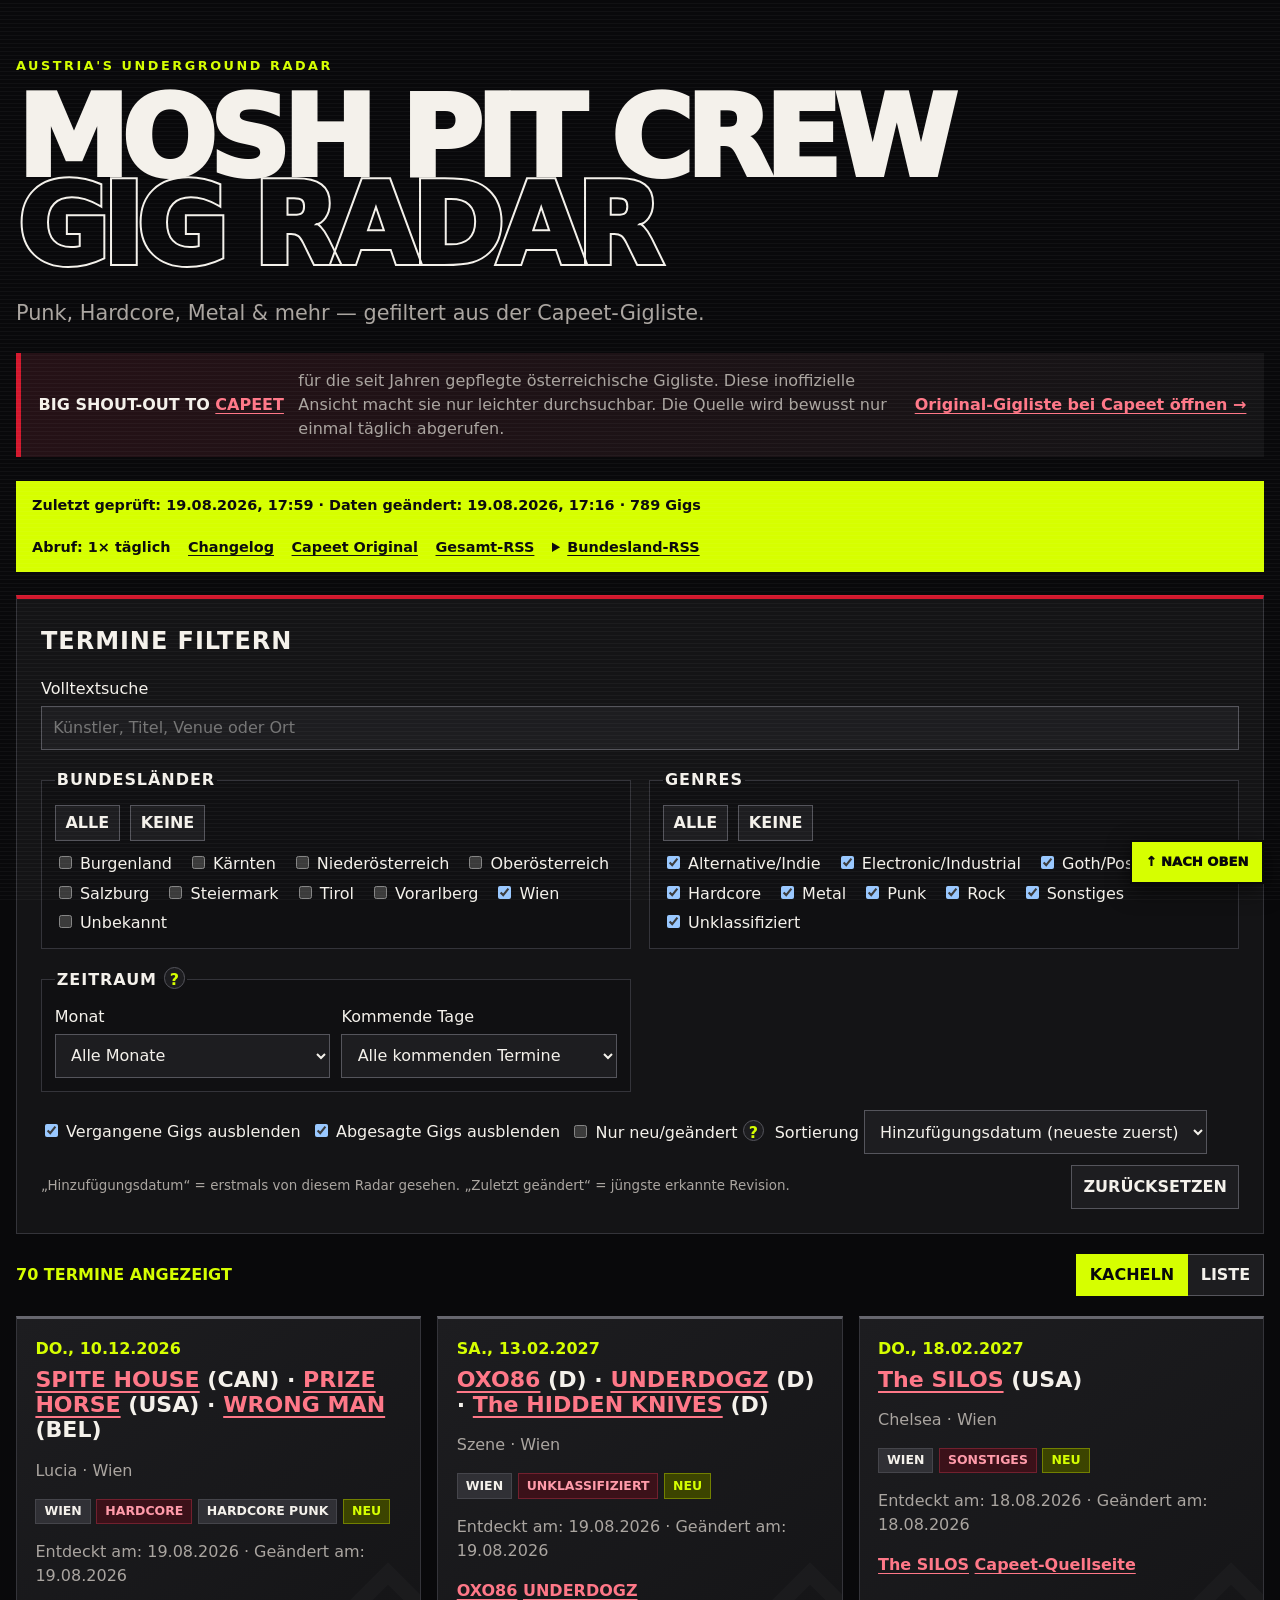
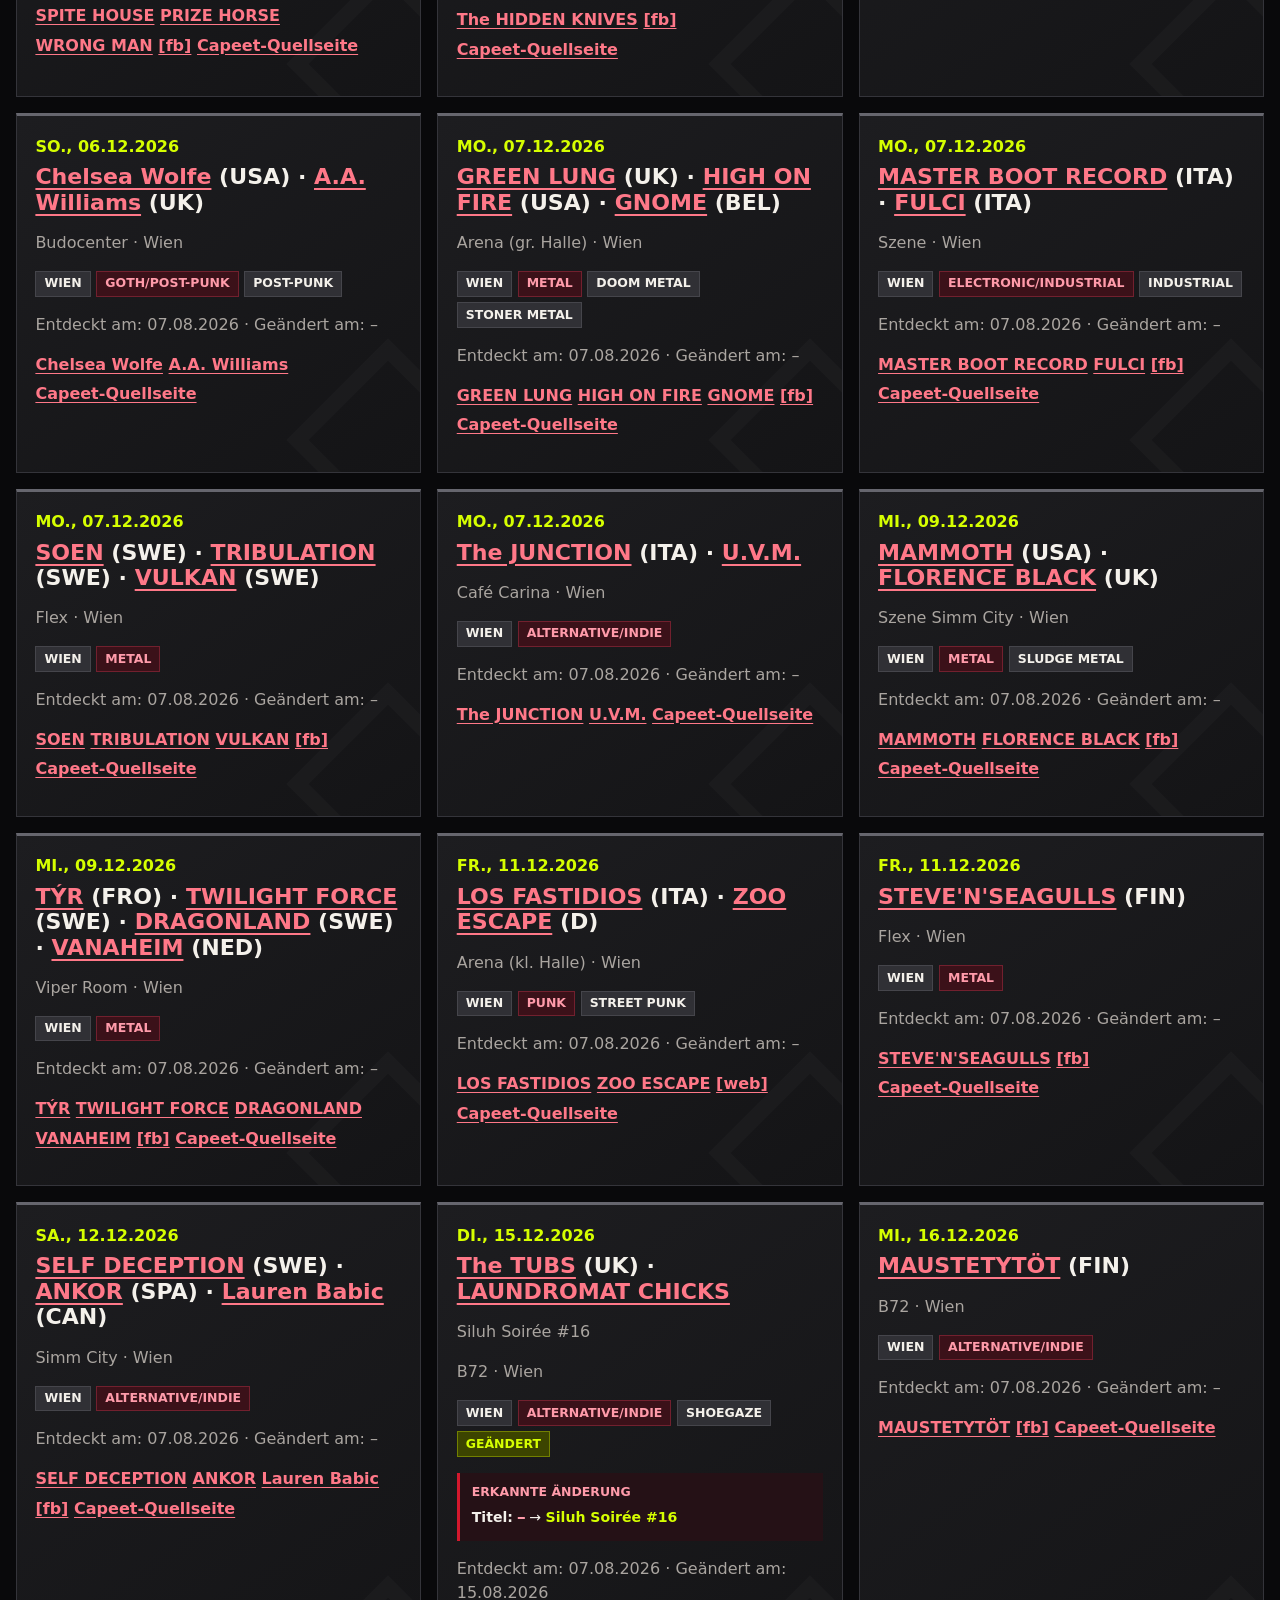
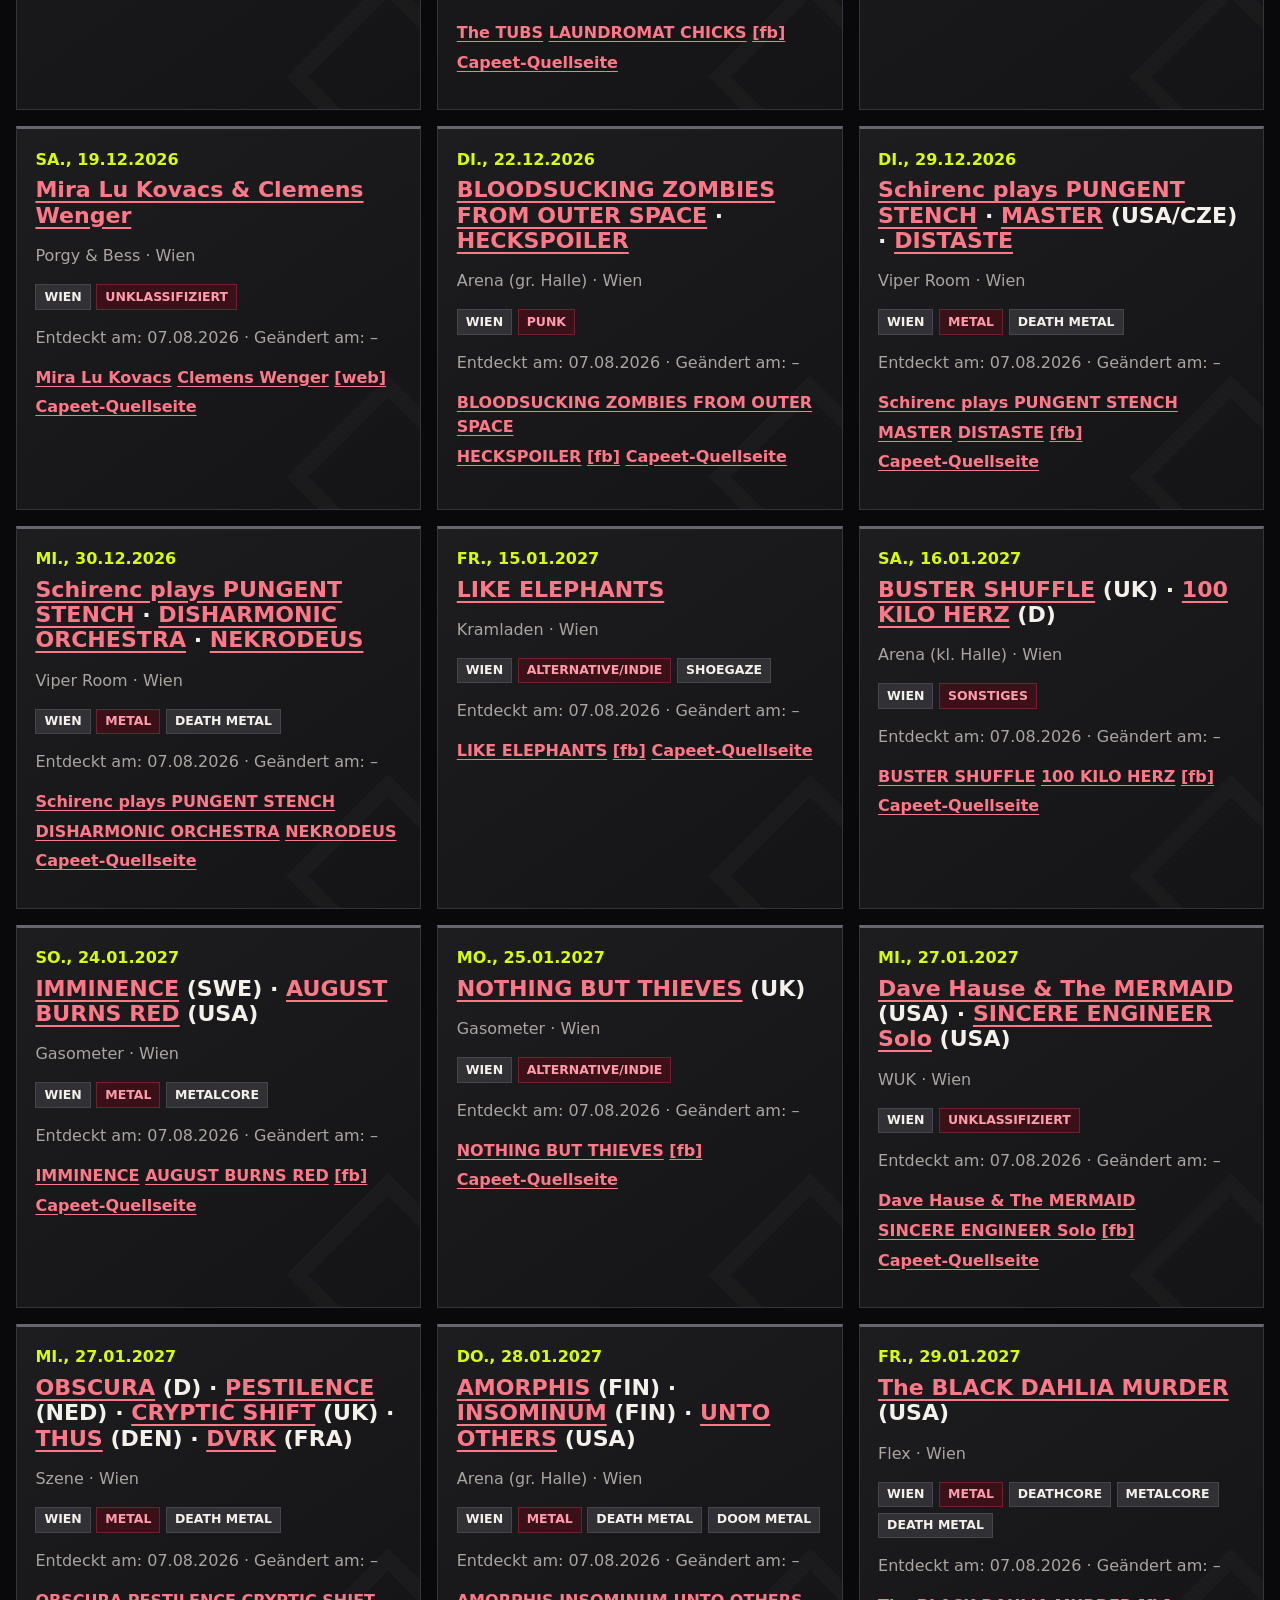
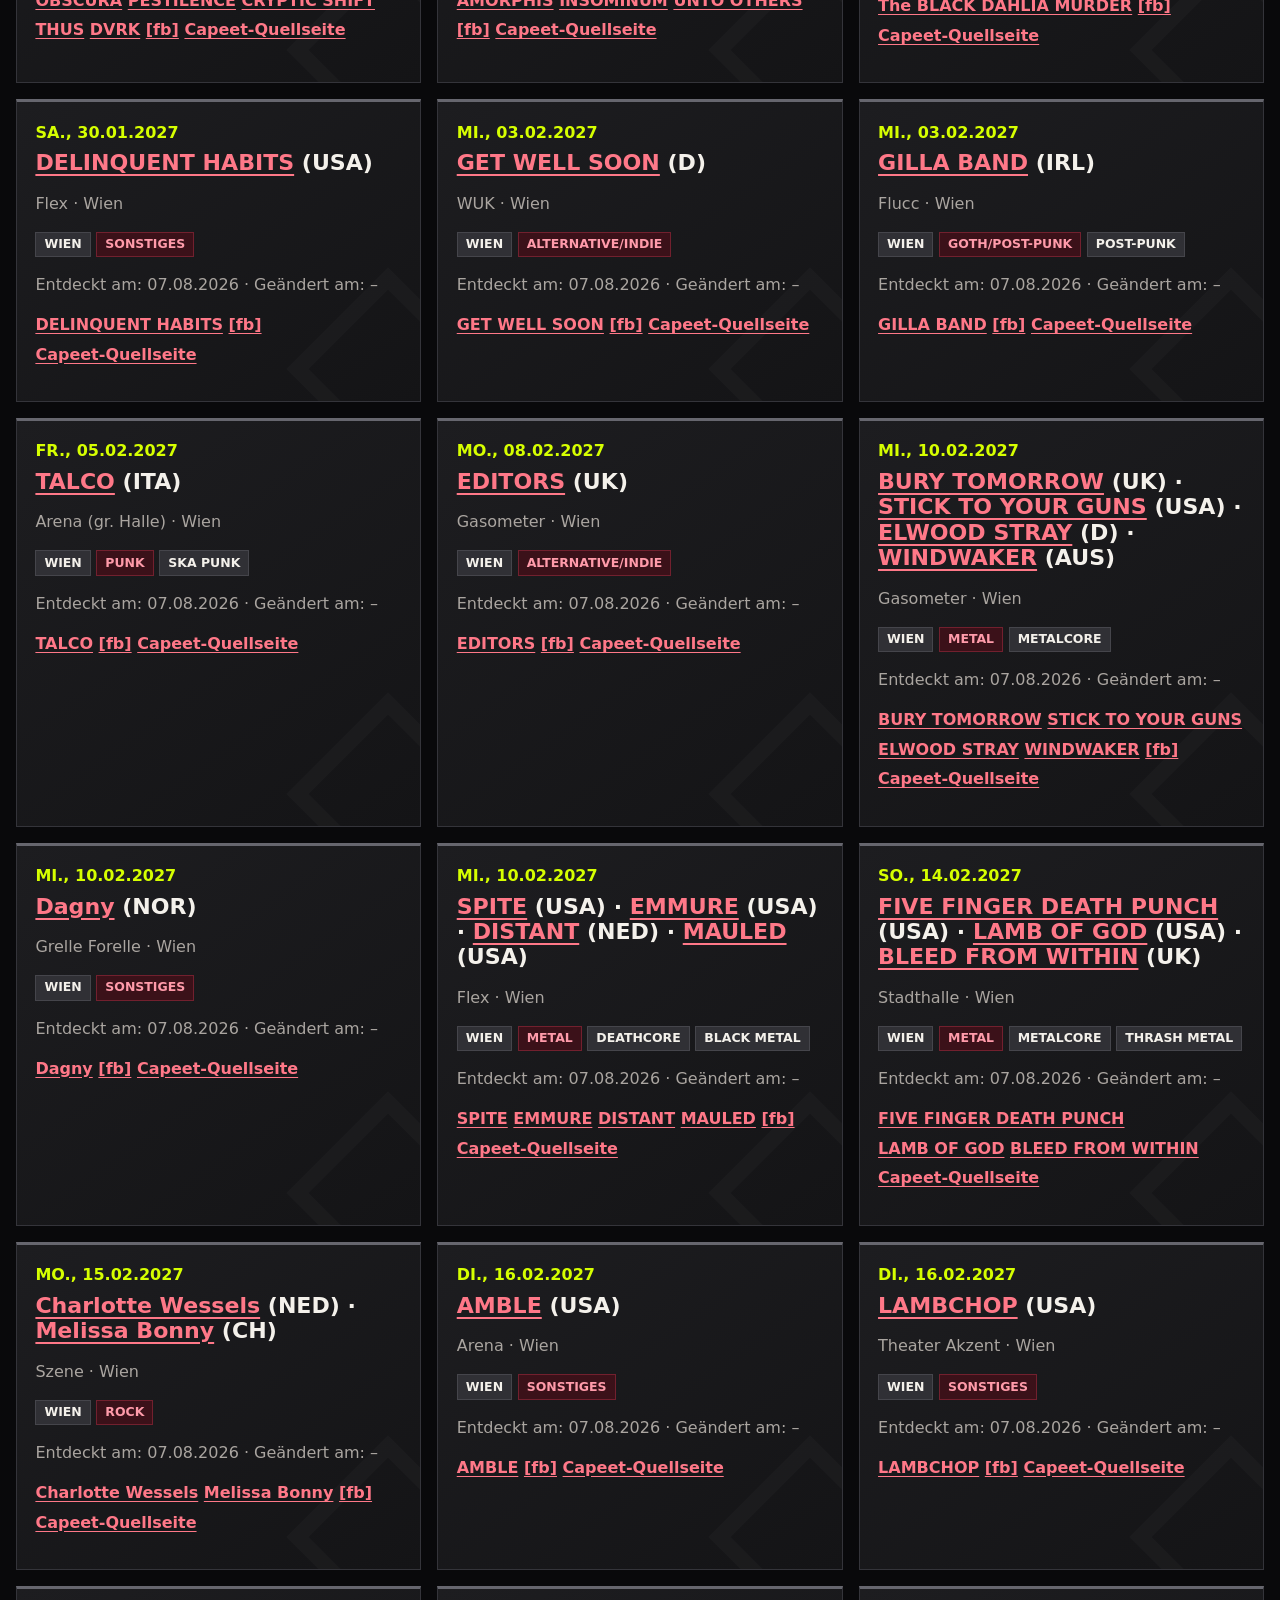
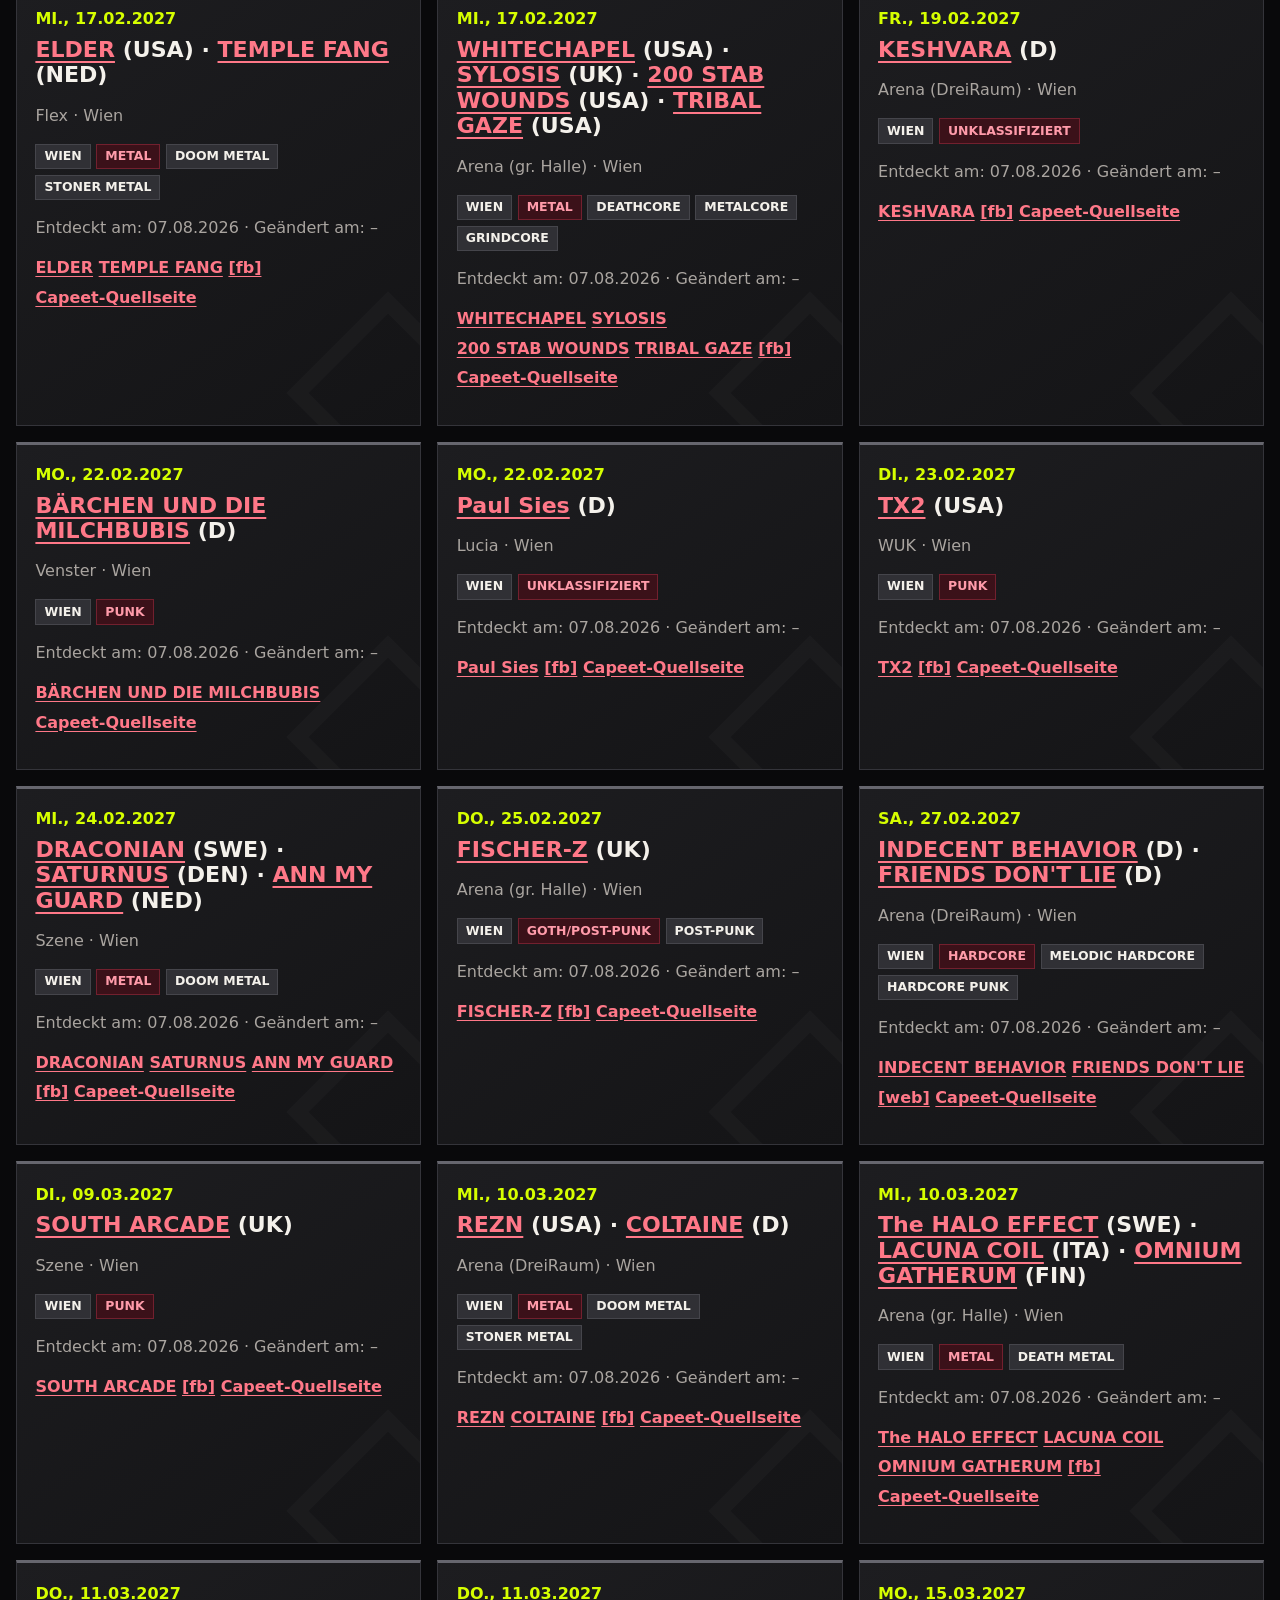
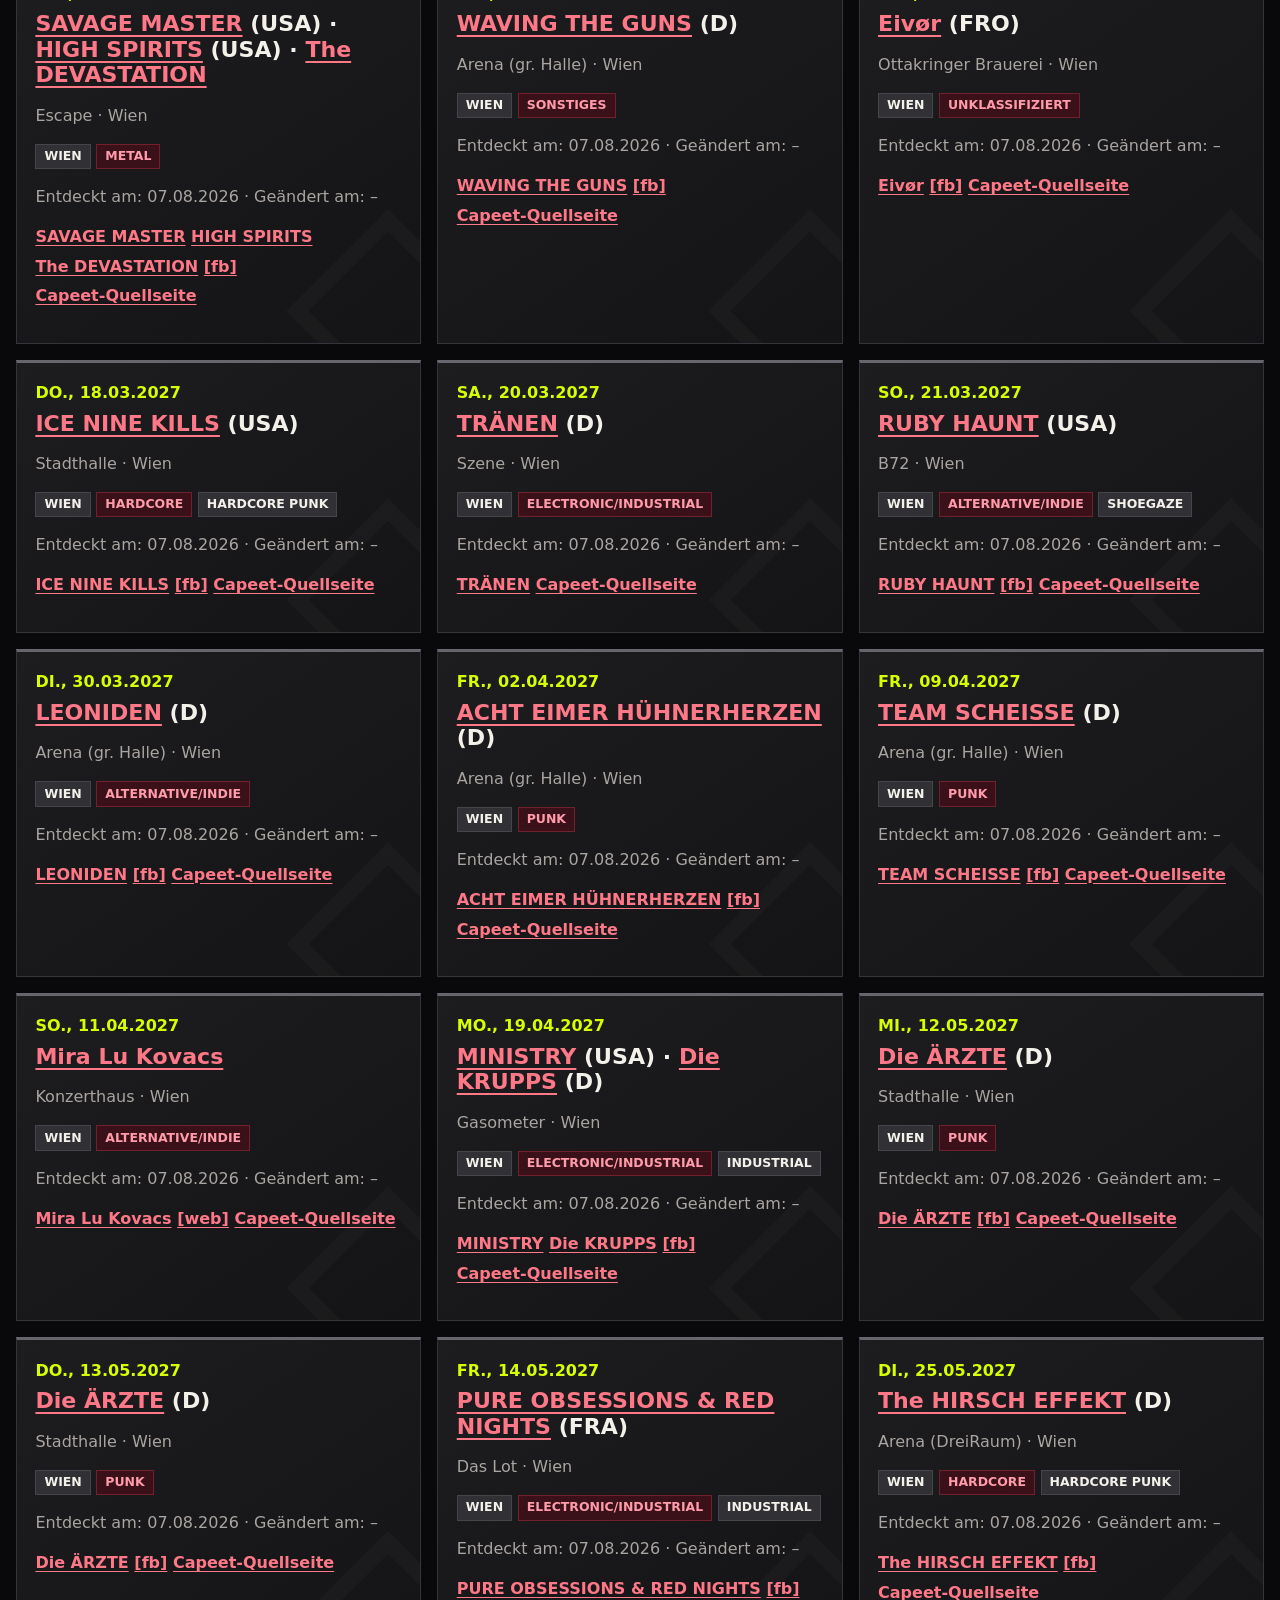
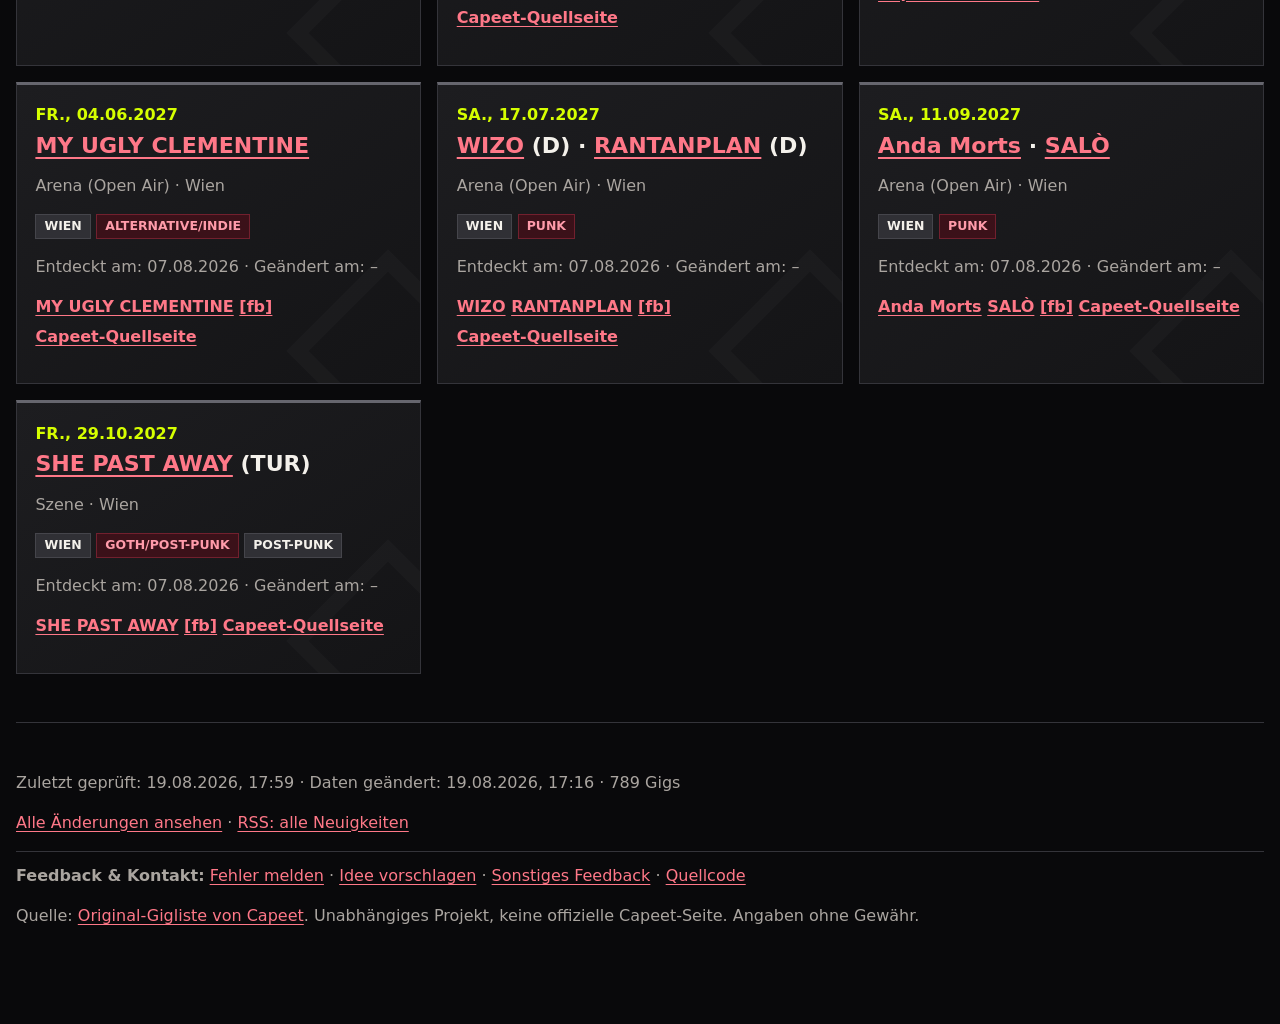
==== commit 8be39520: "Revert "Optimize mobile banner layout" This reverts commit 92103f381db62ffe6d8685e8876a655531460d8a." ====
--- a/docs/index.html
+++ b/docs/index.html
@@ -6,15 +6,15 @@
 <link rel="stylesheet" href="assets/styles.css"><script src="assets/app.js" defer></script></head>
 <body id="top"><a class="skip" href="#results">Zu den Ergebnissen</a>
 <header class="hero"><p class="eyebrow">Austria's underground radar</p><h1>Mosh Pit Crew<br><span>Gig Radar</span></h1><p class="subtitle">Punk, Hardcore, Metal &amp; mehr — gefiltert aus der Capeet-Gigliste.</p>
-<details class="capeet-shout mobile-disclosure" open><summary><strong>Big shout-out to <a href="https://www.capeet.com/gigs_list.html" rel="noopener noreferrer">Capeet</a></strong><span class="disclosure-action" aria-hidden="true"><span class="open-label">Öffnen</span><span class="close-label">Schließen</span></span></summary><div class="capeet-content"><span>für die seit Jahren gepflegte österreichische Gigliste. Diese inoffizielle Ansicht macht sie nur leichter durchsuchbar. Die Quelle wird bewusst nur einmal täglich abgerufen.</span><a class="capeet-cta" href="https://www.capeet.com/gigs_list.html" rel="noopener noreferrer">Original-Gigliste bei Capeet öffnen →</a></div></details>
-<details class="status-bar mobile-disclosure" open><summary><span id="header-metadata">Datenstand wird geladen …</span><span class="disclosure-action" aria-hidden="true"><span class="open-label">Öffnen</span><span class="close-label">Schließen</span></span></summary><nav class="status-content" aria-label="Datenstand und Feeds"><span title="Die öffentliche Capeet-Seite wird einmal pro Tag abgefragt; zwischendurch bleibt der zuletzt erfolgreiche Stand online.">Abruf: 1× täglich</span><a href="changes.html">Changelog</a><a href="https://www.capeet.com/gigs_list.html" rel="noopener noreferrer">Capeet Original</a><a href="feed.xml">Gesamt-RSS</a><details class="feed-menu"><summary>Bundesland-RSS</summary><div><a href="feeds/neu-burgenland.xml">Burgenland</a><a href="feeds/neu-karnten.xml">Kärnten</a><a href="feeds/neu-niederosterreich.xml">Niederösterreich</a><a href="feeds/neu-oberosterreich.xml">Oberösterreich</a><a href="feeds/neu-salzburg.xml">Salzburg</a><a href="feeds/neu-steiermark.xml">Steiermark</a><a href="feeds/neu-tirol.xml">Tirol</a><a href="feeds/neu-vorarlberg.xml">Vorarlberg</a><a href="feeds/neu-wien.xml">Wien</a></div></details></nav></details></header>
-<main><details class="controls mobile-disclosure" open><summary><h2 id="filter-heading">Termine filtern</h2><span class="disclosure-action" aria-hidden="true"><span class="open-label">Öffnen</span><span class="close-label">Schließen</span></span></summary><div class="controls-body" aria-labelledby="filter-heading">
+<aside class="capeet-shout" aria-label="Danke an Capeet"><strong>Big shout-out to <a href="https://www.capeet.com/gigs_list.html" rel="noopener noreferrer">Capeet</a></strong><span>für die seit Jahren gepflegte österreichische Gigliste. Diese inoffizielle Ansicht macht sie nur leichter durchsuchbar. Die Quelle wird bewusst nur einmal täglich abgerufen.</span><a class="capeet-cta" href="https://www.capeet.com/gigs_list.html" rel="noopener noreferrer">Original-Gigliste bei Capeet öffnen →</a></aside>
+<nav class="status-bar" aria-label="Datenstand und Feeds"><span id="header-metadata">Datenstand wird geladen …</span><span class="nav-break" aria-hidden="true"></span><span title="Die öffentliche Capeet-Seite wird einmal pro Tag abgefragt; zwischendurch bleibt der zuletzt erfolgreiche Stand online.">Abruf: 1× täglich</span><a href="changes.html">Changelog</a><a href="https://www.capeet.com/gigs_list.html" rel="noopener noreferrer">Capeet Original</a><a href="feed.xml">Gesamt-RSS</a><details class="feed-menu"><summary>Bundesland-RSS</summary><div><a href="feeds/neu-burgenland.xml">Burgenland</a><a href="feeds/neu-karnten.xml">Kärnten</a><a href="feeds/neu-niederosterreich.xml">Niederösterreich</a><a href="feeds/neu-oberosterreich.xml">Oberösterreich</a><a href="feeds/neu-salzburg.xml">Salzburg</a><a href="feeds/neu-steiermark.xml">Steiermark</a><a href="feeds/neu-tirol.xml">Tirol</a><a href="feeds/neu-vorarlberg.xml">Vorarlberg</a><a href="feeds/neu-wien.xml">Wien</a></div></details></nav></header>
+<main><section class="controls" aria-labelledby="filter-heading"><h2 id="filter-heading">Termine filtern</h2>
 <label class="search">Volltextsuche <input id="search" type="search" placeholder="Künstler, Titel, Venue oder Ort" autocomplete="off"></label>
 <fieldset><legend>Bundesländer</legend><div class="quick"><button type="button" data-states="all">Alle</button><button type="button" data-states="none">Keine</button></div><div id="states" class="checks"></div></fieldset>
 <fieldset><legend>Genres</legend><div class="quick"><button type="button" data-genres="all">Alle</button><button type="button" data-genres="none">Keine</button></div><div id="genres" class="checks"></div></fieldset>
 <fieldset class="time-filters"><legend>Zeitraum <button class="help" type="button" title="Monat und kommende Tage können kombiniert werden. Alle Monate beziehungsweise alle kommenden Termine deaktiviert den jeweiligen Teilfilter." aria-label="Hilfe zum Zeitraumfilter">?</button></legend><label>Monat <select id="month"><option value="">Alle Monate</option></select></label><label>Kommende Tage <select id="days"><option value="">Alle kommenden Termine</option><option value="7">7 Tage</option><option value="14">14 Tage</option><option value="30">30 Tage</option><option value="60">60 Tage</option><option value="90">90 Tage</option></select></label></fieldset>
 <div class="options"><label><input id="past" type="checkbox" checked> Vergangene Gigs ausblenden</label><label><input id="cancelled" type="checkbox" checked> Abgesagte Gigs ausblenden</label><label><input id="changes" type="checkbox"> Nur neu/geändert <button class="help" type="button" title="Zeigt echte Neueinträge sowie Events, deren Line-up, Venue, Ort, Links oder Status später geändert wurden." aria-label="Erklärung zu neu und geändert">?</button></label>
-<label>Sortierung <select id="sort" aria-describedby="sort-help"><option value="discovered-desc">Hinzufügungsdatum (neueste zuerst)</option><option value="discovered-asc">Hinzufügungsdatum (älteste zuerst)</option><option value="changed-desc">Zuletzt geändert</option><option value="date-asc">Konzertdatum aufsteigend</option><option value="date-desc">Konzertdatum absteigend</option></select></label><span id="sort-help" class="hint">„Hinzufügungsdatum“ = erstmals von diesem Radar gesehen. „Zuletzt geändert“ = jüngste erkannte Revision.</span><button id="reset" type="button">Zurücksetzen</button></div></div></details>
+<label>Sortierung <select id="sort" aria-describedby="sort-help"><option value="discovered-desc">Hinzufügungsdatum (neueste zuerst)</option><option value="discovered-asc">Hinzufügungsdatum (älteste zuerst)</option><option value="changed-desc">Zuletzt geändert</option><option value="date-asc">Konzertdatum aufsteigend</option><option value="date-desc">Konzertdatum absteigend</option></select></label><span id="sort-help" class="hint">„Hinzufügungsdatum“ = erstmals von diesem Radar gesehen. „Zuletzt geändert“ = jüngste erkannte Revision.</span><button id="reset" type="button">Zurücksetzen</button></div></section>
 <div class="results-toolbar"><p id="count" class="count" role="status" aria-live="polite">Termine werden geladen …</p><div class="view-toggle" role="group" aria-label="Darstellung"><button type="button" data-view="grid" aria-pressed="true">Kacheln</button><button type="button" data-view="list" aria-pressed="false">Liste</button></div></div><section id="results" class="cards" aria-label="Konzerte"></section>
 <noscript>Die filterbare Liste benötigt JavaScript. Änderungen stehen auch im <a href="feed.xml">RSS-Feed</a>.</noscript></main>
 <a class="back-top" href="#top" aria-label="Zurück zum Seitenanfang">↑ Nach oben</a><footer><p id="metadata">Datenstand wird geladen …</p><p class="feeds"><a href="changes.html">Alle Änderungen ansehen</a> · <a href="feed.xml">RSS: alle Neuigkeiten</a></p>
--- a/docs/assets/styles.css
+++ b/docs/assets/styles.css
@@ -1 +1 @@
-:root{--bg:#09090b;--surface:#141416;--raised:#1d1d20;--ink:#f4f1eb;--muted:#aaa5a0;--acid:#d6ff00;--blood:#d3182d;--line:#34343a;color-scheme:dark;scroll-behavior:smooth;scroll-padding-top:1rem}*{box-sizing:border-box}html{background:var(--bg)}body{margin:0;background:radial-gradient(circle at 80% -10%,#351018 0,transparent 30rem),var(--bg);color:var(--ink);font:1rem/1.5 Inter,ui-sans-serif,system-ui,-apple-system,sans-serif}body:before{content:"";position:fixed;inset:0;pointer-events:none;opacity:.035;background-image:repeating-linear-gradient(0deg,#fff 0,#fff 1px,transparent 1px,transparent 4px)}header,main,footer{width:min(82rem,calc(100% - 2rem));margin:auto}.hero{padding:3.5rem 0 1.4rem}.hero.compact{padding-top:2.4rem}.eyebrow{margin:0;color:var(--acid);font-size:.8rem;font-weight:900;letter-spacing:.2em;text-transform:uppercase}.hero h1{font-size:clamp(3rem,9vw,7rem);line-height:.78;letter-spacing:-.065em;text-transform:uppercase;margin:.18em 0 .25em;font-weight:1000}.hero h1 span{color:transparent;-webkit-text-stroke:2px var(--ink)}.subtitle{max-width:48rem;font-size:clamp(1rem,2vw,1.3rem);color:var(--muted)}.capeet-shout{display:flex;gap:.9rem;align-items:center;margin:1.5rem 0;padding:1rem 1.1rem;background:linear-gradient(110deg,#251116,var(--surface));border-left:5px solid var(--blood)}.capeet-shout strong{white-space:nowrap;text-transform:uppercase}.capeet-shout span{color:var(--muted);flex:1}.capeet-cta{font-weight:900;white-space:nowrap}.status-bar{display:flex;flex-wrap:wrap;gap:.65rem 1.1rem;align-items:center;padding:.85rem 1rem;background:var(--acid);color:#0b0b0c;font-size:.9rem;font-weight:800}.status-bar a{color:#0b0b0c}.header-feeds{display:flex;flex-wrap:wrap;gap:.65rem}.feed-menu{position:relative}.feed-menu summary{cursor:pointer;text-decoration:underline;text-underline-offset:.18em}.feed-menu div{position:absolute;z-index:8;top:calc(100% + .55rem);right:0;display:grid;min-width:13rem;padding:.45rem;background:var(--surface);border:1px solid var(--line);box-shadow:0 .7rem 2rem #0008}.feed-menu:not([open]) div{display:none}.feed-menu div a{padding:.35rem .5rem;color:var(--ink);white-space:nowrap}.feed-menu div a:hover{background:var(--raised);color:var(--acid)}.skip{position:absolute;left:-9999px}.skip:focus{left:1rem;top:1rem;background:var(--acid);color:#000;padding:.7rem;z-index:9}.controls{background:var(--surface);border:1px solid var(--line);border-top:4px solid var(--blood);padding:clamp(1rem,2vw,1.5rem);display:grid;grid-template-columns:repeat(2,minmax(0,1fr));gap:1.15rem}.controls h2,.search,.options{grid-column:1/-1}.controls h2{text-transform:uppercase;letter-spacing:.04em;margin:0}.search{display:grid;gap:.3rem}.controls fieldset{min-width:0;margin:0;border:1px solid var(--line);background:#101012;padding:.8rem}.controls legend{font-weight:900;text-transform:uppercase;letter-spacing:.06em}.time-filters{display:grid;grid-template-columns:repeat(2,minmax(0,1fr));gap:.7rem}.time-filters label,.change-controls label{display:grid;gap:.3rem}.change-controls{grid-template-columns:repeat(3,minmax(0,1fr))}.controls input[type=search],.controls select,.controls button{min-height:2.75rem;font:inherit;border:1px solid #55555c;border-radius:0;background:var(--raised);color:var(--ink);padding:.55rem .7rem}.controls button{cursor:pointer;font-weight:900;text-transform:uppercase}.controls button:hover{border-color:var(--acid);color:var(--acid)}.checks{display:flex;flex-wrap:wrap;gap:.35rem 1rem}.checks label,.options label{white-space:nowrap}.quick,.options{display:flex;flex-wrap:wrap;align-items:center;gap:.65rem}.quick{margin-bottom:.7rem}.quick button{min-height:2.2rem;padding:.3rem .6rem}.help{display:inline-grid!important;place-items:center;min-height:1.35rem!important;width:1.35rem;height:1.35rem;padding:0!important;border-radius:50%!important;color:var(--acid)!important;font-size:.75rem}.hint{flex:1 1 20rem;color:var(--muted);font-size:.84rem}.results-toolbar{display:flex;align-items:center;justify-content:space-between;gap:1rem;margin:1.25rem 0}.count{font-weight:900;margin:0;color:var(--acid);text-transform:uppercase}.view-toggle{display:flex}.view-toggle button{border:1px solid #55555c;background:var(--raised);color:var(--ink);font:inherit;font-weight:900;padding:.5rem .8rem;cursor:pointer;text-transform:uppercase}.view-toggle button+button{border-left:0}.view-toggle button[aria-pressed=true]{background:var(--acid);border-color:var(--acid);color:#09090b}.cards{display:grid;grid-template-columns:repeat(auto-fit,minmax(min(100%,22rem),1fr));gap:1rem}.cards.list-view{grid-template-columns:1fr;gap:.35rem}.card{position:relative;overflow:hidden;background:linear-gradient(145deg,var(--raised),var(--surface));border:1px solid var(--line);border-top:3px solid #66666e;padding:1.15rem}.card:after{content:"";position:absolute;right:-2.5rem;bottom:-2.5rem;width:7rem;height:7rem;border:1rem solid rgba(255,255,255,.025);transform:rotate(45deg)}.list-line{display:none}.list-view .card{display:block;padding:.58rem .85rem}.list-view .card:after{display:none}.list-view .card>*{display:none}.list-view .card .list-line{display:flex;align-items:center;gap:.6rem;margin:0;min-width:0;white-space:nowrap;color:var(--ink);font-size:.92rem}.list-date{flex:none;color:var(--acid);font-weight:900}.list-artists{min-width:8rem;overflow:hidden;text-overflow:ellipsis;font-weight:800}.list-place{flex:1;min-width:6rem;overflow:hidden;text-overflow:ellipsis;color:var(--muted)}.list-badges{display:flex;flex:none;gap:.35rem}.card.cancelled,.change-cancelled{border-top-color:var(--blood)}.date{margin:0;font-weight:900;color:var(--acid);text-transform:uppercase}.card h2,.card h3{position:relative;z-index:1;font-size:1.38rem;line-height:1.15;margin:.35rem 0}.title,.place,.source{position:relative;z-index:1;color:var(--muted)}.badges,.links{position:relative;z-index:1;display:flex;flex-wrap:wrap;gap:.35rem}.badge{background:#303035;border:1px solid #45454b;padding:.15rem .5rem;font-size:.78rem;font-weight:800;text-transform:uppercase}.badge.genre{background:#3b1119;border-color:#72202e;color:#ff9baa}.badge.alert{background:#5a101c;color:#ffd3d7}.badge.change,.change-kind{background:#3c4400;border-color:#728000;color:var(--acid)}.change-day{margin-top:2rem}.change-day>h2{font-size:1rem;color:var(--acid);text-transform:uppercase;letter-spacing:.08em;border-bottom:1px solid var(--line);padding-bottom:.45rem}.change-top{position:relative;z-index:1;color:var(--muted);font-size:.85rem}.change-details{position:relative;z-index:1;display:grid;grid-template-columns:minmax(7rem,auto) 1fr;gap:.3rem .8rem;border-top:1px solid var(--line);padding-top:.75rem}.change-details dt{font-weight:900}.change-details dd{margin:0;color:var(--muted);overflow-wrap:anywhere}.change-link{position:relative;z-index:1;font-size:.85rem}.change-new{border-top-color:var(--acid)}.change-unlisted{opacity:.82}.contact-links{padding-top:.8rem;border-top:1px solid var(--line)}.back-top{position:fixed;right:max(1rem,env(safe-area-inset-right));bottom:max(1rem,env(safe-area-inset-bottom));z-index:10;padding:.65rem .85rem;background:var(--acid);border:2px solid #09090b;color:#09090b;font-size:.82rem;font-weight:1000;text-decoration:none;text-transform:uppercase;box-shadow:0 .4rem 1.3rem #0009}.back-top:hover{background:var(--ink);color:#09090b}a{color:#ff7888;text-underline-offset:.18em}.links a{font-weight:750}footer{border-top:1px solid var(--line);margin-top:3rem;padding:2rem 0 5rem;color:var(--muted)}:focus-visible{outline:3px solid var(--acid);outline-offset:3px}@media(max-width:1000px){.list-view .card{grid-template-columns:9rem minmax(12rem,1fr) minmax(11rem,1fr)}.list-view .badges{grid-column:3;grid-row:3}.list-view .source{grid-column:2}.list-view .links{grid-column:3}}@media(max-width:900px){.capeet-shout{align-items:flex-start;flex-direction:column}.capeet-cta{white-space:normal}}@media(max-width:760px){.hero{padding-top:2rem}.controls,.change-controls{grid-template-columns:1fr}.controls h2,.search,.options{grid-column:1}.time-filters{grid-template-columns:1fr}.status-bar,.options{align-items:flex-start;flex-direction:column}.feed-menu div{left:0;right:auto}.options select,.search input{width:100%}.list-view .card{grid-template-columns:7.5rem 1fr}.list-view .date{grid-column:1}.list-view .card h2,.list-view .title,.list-view .place,.list-view .badges,.list-view .source,.list-view .links{grid-column:2;grid-row:auto;justify-content:flex-start}}@media(max-width:520px){.results-toolbar{align-items:stretch;flex-direction:column}.view-toggle button{flex:1}.list-view .card{overflow-x:auto}.list-view .card .list-line{width:max-content;min-width:100%}.list-artists,.list-place{max-width:16rem}.back-top{padding:.55rem .65rem;font-size:.72rem}}@media(max-width:420px){header,main,footer{width:min(100% - 1rem,82rem)}.hero h1{font-size:2.85rem}.controls{padding:.75rem}.checks{display:grid;grid-template-columns:repeat(2,minmax(0,1fr));gap:.5rem}.card{padding:.9rem}.list-view .card{display:block}.list-view .card>*{margin:.35rem 0}.change-details{grid-template-columns:1fr}.change-details dd{margin-bottom:.45rem}}@media(prefers-reduced-motion:reduce){:root{scroll-behavior:auto}*{scroll-behavior:auto!important}}.event-changes{position:relative;z-index:1;margin:.7rem 0;padding:.65rem .75rem;background:#251116;border-left:3px solid var(--blood)}.event-changes-title{margin:0 0 .3rem;color:#ff9baa;font-size:.78rem;font-weight:900;text-transform:uppercase}.event-change{margin:.2rem 0;font-size:.88rem}.event-change del,.change-details del{color:#ff9baa;text-decoration-thickness:2px}.event-change ins,.change-details ins{color:var(--acid);font-weight:800;text-decoration:none}.list-view .event-changes{grid-column:2/5;margin:.35rem 0}.list-view .source{grid-column:2/4}.nav-break{flex-basis:100%;height:0}.mobile-disclosure>summary{display:flex;align-items:center;justify-content:space-between;gap:1rem;cursor:pointer;list-style:none}.mobile-disclosure>summary::-webkit-details-marker{display:none}.disclosure-action{display:none;flex:none;font-size:.72rem;font-weight:900;letter-spacing:.06em;text-transform:uppercase}.close-label{display:inline}.open-label{display:none}.mobile-disclosure:not([open]) .close-label{display:none}.mobile-disclosure:not([open]) .open-label{display:inline}.capeet-shout,.status-bar,.controls{display:block}.capeet-content,.status-content{display:flex;flex-wrap:wrap;gap:.65rem 1.1rem;align-items:center;margin-top:.65rem}.capeet-content>span{color:var(--muted);flex:1}.status-bar summary{font-weight:900}.controls-body{display:grid;grid-template-columns:repeat(2,minmax(0,1fr));gap:1.15rem;margin-top:1.15rem}.change-controls .controls-body{grid-template-columns:repeat(3,minmax(0,1fr))}.capeet-shout{display:flex;gap:.9rem;align-items:center}.capeet-shout>summary{flex:none}.capeet-shout .capeet-content{flex:1;margin-top:0}@media(max-width:900px){.capeet-content{align-items:flex-start;flex-direction:column}}@media(max-width:760px){.mobile-disclosure>summary{min-height:2.75rem}.disclosure-action{display:inline-flex!important;align-items:center;gap:.35rem;color:inherit!important;flex:none!important}.disclosure-action:after{content:"⌄";font-size:1rem;line-height:1;transition:transform .15s ease}.mobile-disclosure[open] .disclosure-action:after{transform:rotate(180deg)}.capeet-shout{display:block;padding:.65rem .8rem}.capeet-shout summary strong{white-space:normal}.capeet-content{margin-top:.8rem!important}.status-bar{padding:.55rem .8rem}.status-bar summary{align-items:flex-start}.status-content{align-items:flex-start;flex-direction:column;padding-top:.25rem;border-top:1px solid #0b0b0c44}.controls{padding:.75rem 1rem}.controls-body,.change-controls .controls-body{grid-template-columns:1fr;margin-top:1rem}}+:root{--bg:#09090b;--surface:#141416;--raised:#1d1d20;--ink:#f4f1eb;--muted:#aaa5a0;--acid:#d6ff00;--blood:#d3182d;--line:#34343a;color-scheme:dark;scroll-behavior:smooth;scroll-padding-top:1rem}*{box-sizing:border-box}html{background:var(--bg)}body{margin:0;background:radial-gradient(circle at 80% -10%,#351018 0,transparent 30rem),var(--bg);color:var(--ink);font:1rem/1.5 Inter,ui-sans-serif,system-ui,-apple-system,sans-serif}body:before{content:"";position:fixed;inset:0;pointer-events:none;opacity:.035;background-image:repeating-linear-gradient(0deg,#fff 0,#fff 1px,transparent 1px,transparent 4px)}header,main,footer{width:min(82rem,calc(100% - 2rem));margin:auto}.hero{padding:3.5rem 0 1.4rem}.hero.compact{padding-top:2.4rem}.eyebrow{margin:0;color:var(--acid);font-size:.8rem;font-weight:900;letter-spacing:.2em;text-transform:uppercase}.hero h1{font-size:clamp(3rem,9vw,7rem);line-height:.78;letter-spacing:-.065em;text-transform:uppercase;margin:.18em 0 .25em;font-weight:1000}.hero h1 span{color:transparent;-webkit-text-stroke:2px var(--ink)}.subtitle{max-width:48rem;font-size:clamp(1rem,2vw,1.3rem);color:var(--muted)}.capeet-shout{display:flex;gap:.9rem;align-items:center;margin:1.5rem 0;padding:1rem 1.1rem;background:linear-gradient(110deg,#251116,var(--surface));border-left:5px solid var(--blood)}.capeet-shout strong{white-space:nowrap;text-transform:uppercase}.capeet-shout span{color:var(--muted);flex:1}.capeet-cta{font-weight:900;white-space:nowrap}.status-bar{display:flex;flex-wrap:wrap;gap:.65rem 1.1rem;align-items:center;padding:.85rem 1rem;background:var(--acid);color:#0b0b0c;font-size:.9rem;font-weight:800}.status-bar a{color:#0b0b0c}.header-feeds{display:flex;flex-wrap:wrap;gap:.65rem}.feed-menu{position:relative}.feed-menu summary{cursor:pointer;text-decoration:underline;text-underline-offset:.18em}.feed-menu div{position:absolute;z-index:8;top:calc(100% + .55rem);right:0;display:grid;min-width:13rem;padding:.45rem;background:var(--surface);border:1px solid var(--line);box-shadow:0 .7rem 2rem #0008}.feed-menu:not([open]) div{display:none}.feed-menu div a{padding:.35rem .5rem;color:var(--ink);white-space:nowrap}.feed-menu div a:hover{background:var(--raised);color:var(--acid)}.skip{position:absolute;left:-9999px}.skip:focus{left:1rem;top:1rem;background:var(--acid);color:#000;padding:.7rem;z-index:9}.controls{background:var(--surface);border:1px solid var(--line);border-top:4px solid var(--blood);padding:clamp(1rem,2vw,1.5rem);display:grid;grid-template-columns:repeat(2,minmax(0,1fr));gap:1.15rem}.controls h2,.search,.options{grid-column:1/-1}.controls h2{text-transform:uppercase;letter-spacing:.04em;margin:0}.search{display:grid;gap:.3rem}.controls fieldset{min-width:0;margin:0;border:1px solid var(--line);background:#101012;padding:.8rem}.controls legend{font-weight:900;text-transform:uppercase;letter-spacing:.06em}.time-filters{display:grid;grid-template-columns:repeat(2,minmax(0,1fr));gap:.7rem}.time-filters label,.change-controls label{display:grid;gap:.3rem}.change-controls{grid-template-columns:repeat(3,minmax(0,1fr))}.controls input[type=search],.controls select,.controls button{min-height:2.75rem;font:inherit;border:1px solid #55555c;border-radius:0;background:var(--raised);color:var(--ink);padding:.55rem .7rem}.controls button{cursor:pointer;font-weight:900;text-transform:uppercase}.controls button:hover{border-color:var(--acid);color:var(--acid)}.checks{display:flex;flex-wrap:wrap;gap:.35rem 1rem}.checks label,.options label{white-space:nowrap}.quick,.options{display:flex;flex-wrap:wrap;align-items:center;gap:.65rem}.quick{margin-bottom:.7rem}.quick button{min-height:2.2rem;padding:.3rem .6rem}.help{display:inline-grid!important;place-items:center;min-height:1.35rem!important;width:1.35rem;height:1.35rem;padding:0!important;border-radius:50%!important;color:var(--acid)!important;font-size:.75rem}.hint{flex:1 1 20rem;color:var(--muted);font-size:.84rem}.results-toolbar{display:flex;align-items:center;justify-content:space-between;gap:1rem;margin:1.25rem 0}.count{font-weight:900;margin:0;color:var(--acid);text-transform:uppercase}.view-toggle{display:flex}.view-toggle button{border:1px solid #55555c;background:var(--raised);color:var(--ink);font:inherit;font-weight:900;padding:.5rem .8rem;cursor:pointer;text-transform:uppercase}.view-toggle button+button{border-left:0}.view-toggle button[aria-pressed=true]{background:var(--acid);border-color:var(--acid);color:#09090b}.cards{display:grid;grid-template-columns:repeat(auto-fit,minmax(min(100%,22rem),1fr));gap:1rem}.cards.list-view{grid-template-columns:1fr;gap:.35rem}.card{position:relative;overflow:hidden;background:linear-gradient(145deg,var(--raised),var(--surface));border:1px solid var(--line);border-top:3px solid #66666e;padding:1.15rem}.card:after{content:"";position:absolute;right:-2.5rem;bottom:-2.5rem;width:7rem;height:7rem;border:1rem solid rgba(255,255,255,.025);transform:rotate(45deg)}.list-line{display:none}.list-view .card{display:block;padding:.58rem .85rem}.list-view .card:after{display:none}.list-view .card>*{display:none}.list-view .card .list-line{display:flex;align-items:center;gap:.6rem;margin:0;min-width:0;white-space:nowrap;color:var(--ink);font-size:.92rem}.list-date{flex:none;color:var(--acid);font-weight:900}.list-artists{min-width:8rem;overflow:hidden;text-overflow:ellipsis;font-weight:800}.list-place{flex:1;min-width:6rem;overflow:hidden;text-overflow:ellipsis;color:var(--muted)}.list-badges{display:flex;flex:none;gap:.35rem}.card.cancelled,.change-cancelled{border-top-color:var(--blood)}.date{margin:0;font-weight:900;color:var(--acid);text-transform:uppercase}.card h2,.card h3{position:relative;z-index:1;font-size:1.38rem;line-height:1.15;margin:.35rem 0}.title,.place,.source{position:relative;z-index:1;color:var(--muted)}.badges,.links{position:relative;z-index:1;display:flex;flex-wrap:wrap;gap:.35rem}.badge{background:#303035;border:1px solid #45454b;padding:.15rem .5rem;font-size:.78rem;font-weight:800;text-transform:uppercase}.badge.genre{background:#3b1119;border-color:#72202e;color:#ff9baa}.badge.alert{background:#5a101c;color:#ffd3d7}.badge.change,.change-kind{background:#3c4400;border-color:#728000;color:var(--acid)}.change-day{margin-top:2rem}.change-day>h2{font-size:1rem;color:var(--acid);text-transform:uppercase;letter-spacing:.08em;border-bottom:1px solid var(--line);padding-bottom:.45rem}.change-top{position:relative;z-index:1;color:var(--muted);font-size:.85rem}.change-details{position:relative;z-index:1;display:grid;grid-template-columns:minmax(7rem,auto) 1fr;gap:.3rem .8rem;border-top:1px solid var(--line);padding-top:.75rem}.change-details dt{font-weight:900}.change-details dd{margin:0;color:var(--muted);overflow-wrap:anywhere}.change-link{position:relative;z-index:1;font-size:.85rem}.change-new{border-top-color:var(--acid)}.change-unlisted{opacity:.82}.contact-links{padding-top:.8rem;border-top:1px solid var(--line)}.back-top{position:fixed;right:max(1rem,env(safe-area-inset-right));bottom:max(1rem,env(safe-area-inset-bottom));z-index:10;padding:.65rem .85rem;background:var(--acid);border:2px solid #09090b;color:#09090b;font-size:.82rem;font-weight:1000;text-decoration:none;text-transform:uppercase;box-shadow:0 .4rem 1.3rem #0009}.back-top:hover{background:var(--ink);color:#09090b}a{color:#ff7888;text-underline-offset:.18em}.links a{font-weight:750}footer{border-top:1px solid var(--line);margin-top:3rem;padding:2rem 0 5rem;color:var(--muted)}:focus-visible{outline:3px solid var(--acid);outline-offset:3px}@media(max-width:1000px){.list-view .card{grid-template-columns:9rem minmax(12rem,1fr) minmax(11rem,1fr)}.list-view .badges{grid-column:3;grid-row:3}.list-view .source{grid-column:2}.list-view .links{grid-column:3}}@media(max-width:900px){.capeet-shout{align-items:flex-start;flex-direction:column}.capeet-cta{white-space:normal}}@media(max-width:760px){.hero{padding-top:2rem}.controls,.change-controls{grid-template-columns:1fr}.controls h2,.search,.options{grid-column:1}.time-filters{grid-template-columns:1fr}.status-bar,.options{align-items:flex-start;flex-direction:column}.feed-menu div{left:0;right:auto}.options select,.search input{width:100%}.list-view .card{grid-template-columns:7.5rem 1fr}.list-view .date{grid-column:1}.list-view .card h2,.list-view .title,.list-view .place,.list-view .badges,.list-view .source,.list-view .links{grid-column:2;grid-row:auto;justify-content:flex-start}}@media(max-width:520px){.results-toolbar{align-items:stretch;flex-direction:column}.view-toggle button{flex:1}.list-view .card{overflow-x:auto}.list-view .card .list-line{width:max-content;min-width:100%}.list-artists,.list-place{max-width:16rem}.back-top{padding:.55rem .65rem;font-size:.72rem}}@media(max-width:420px){header,main,footer{width:min(100% - 1rem,82rem)}.hero h1{font-size:2.85rem}.controls{padding:.75rem}.checks{display:grid;grid-template-columns:repeat(2,minmax(0,1fr));gap:.5rem}.card{padding:.9rem}.list-view .card{display:block}.list-view .card>*{margin:.35rem 0}.change-details{grid-template-columns:1fr}.change-details dd{margin-bottom:.45rem}}@media(prefers-reduced-motion:reduce){:root{scroll-behavior:auto}*{scroll-behavior:auto!important}}.event-changes{position:relative;z-index:1;margin:.7rem 0;padding:.65rem .75rem;background:#251116;border-left:3px solid var(--blood)}.event-changes-title{margin:0 0 .3rem;color:#ff9baa;font-size:.78rem;font-weight:900;text-transform:uppercase}.event-change{margin:.2rem 0;font-size:.88rem}.event-change del,.change-details del{color:#ff9baa;text-decoration-thickness:2px}.event-change ins,.change-details ins{color:var(--acid);font-weight:800;text-decoration:none}.list-view .event-changes{grid-column:2/5;margin:.35rem 0}.list-view .source{grid-column:2/4}.nav-break{flex-basis:100%;height:0}
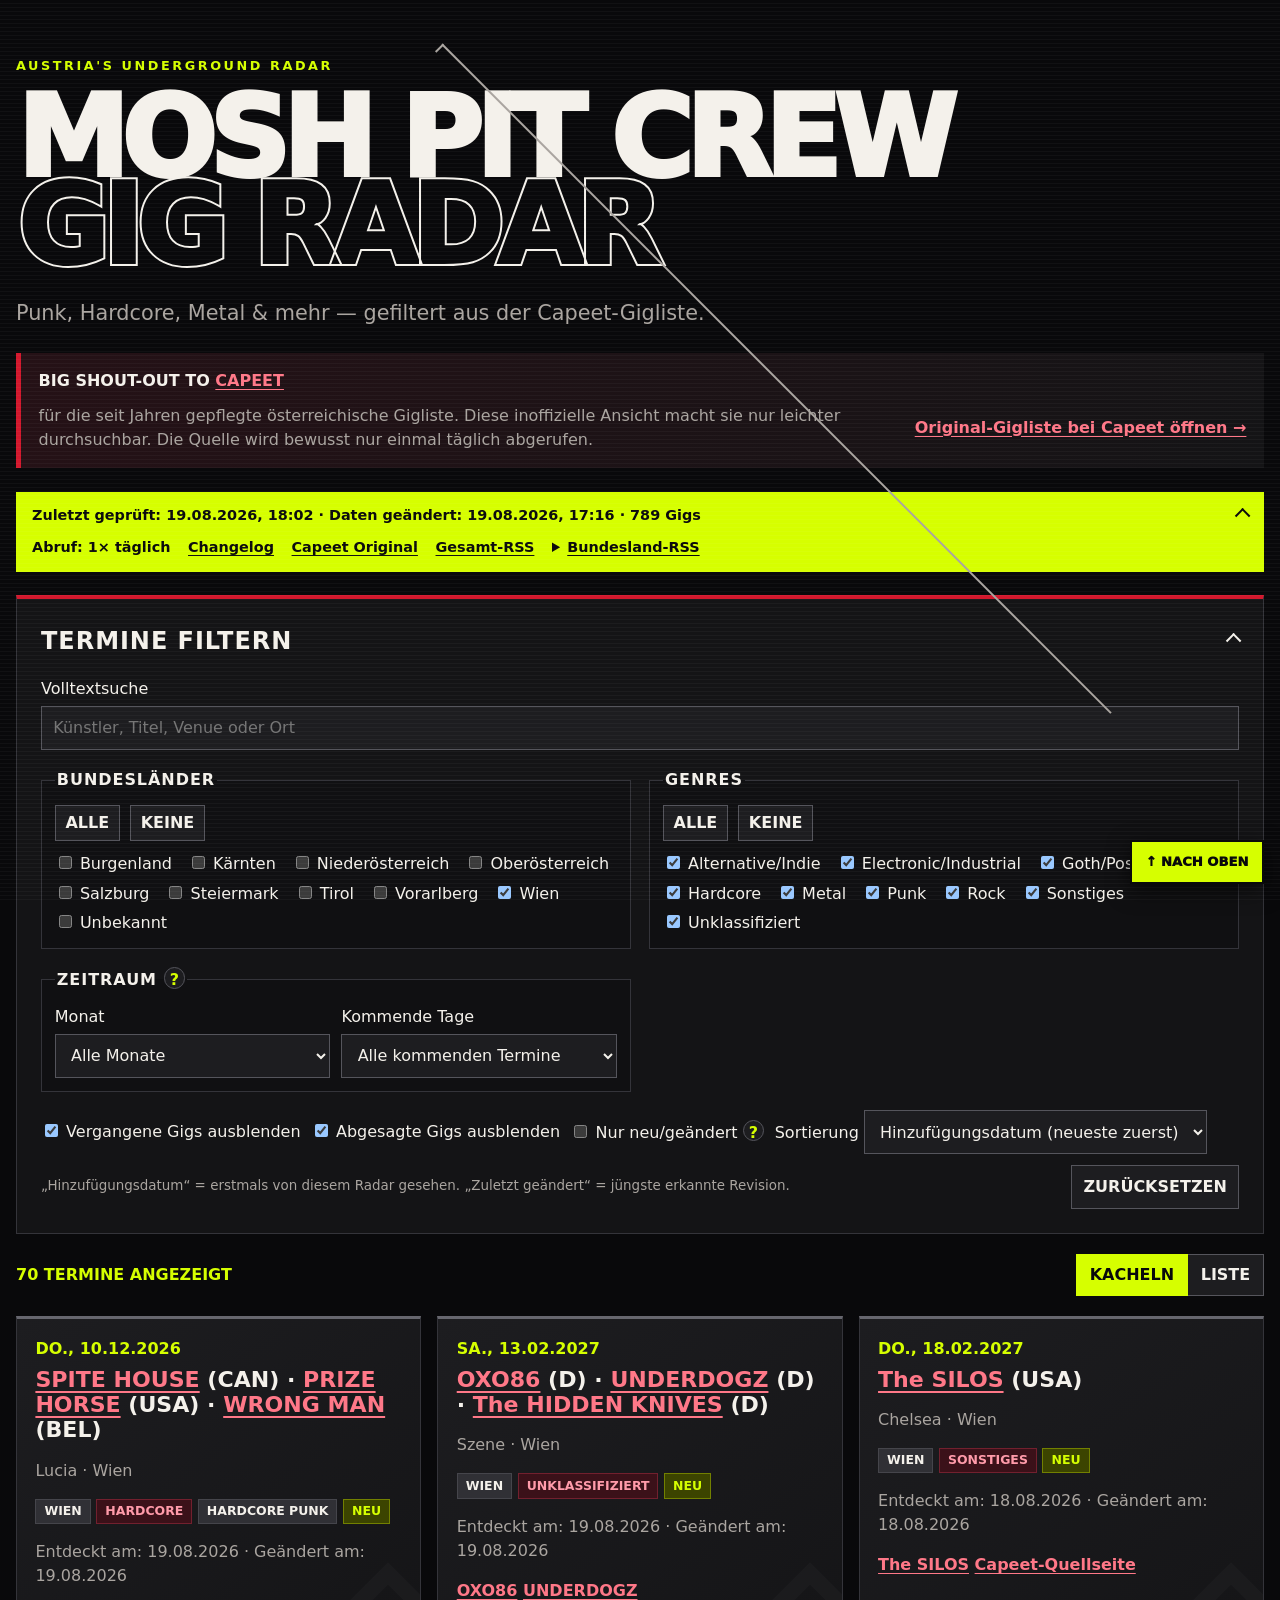
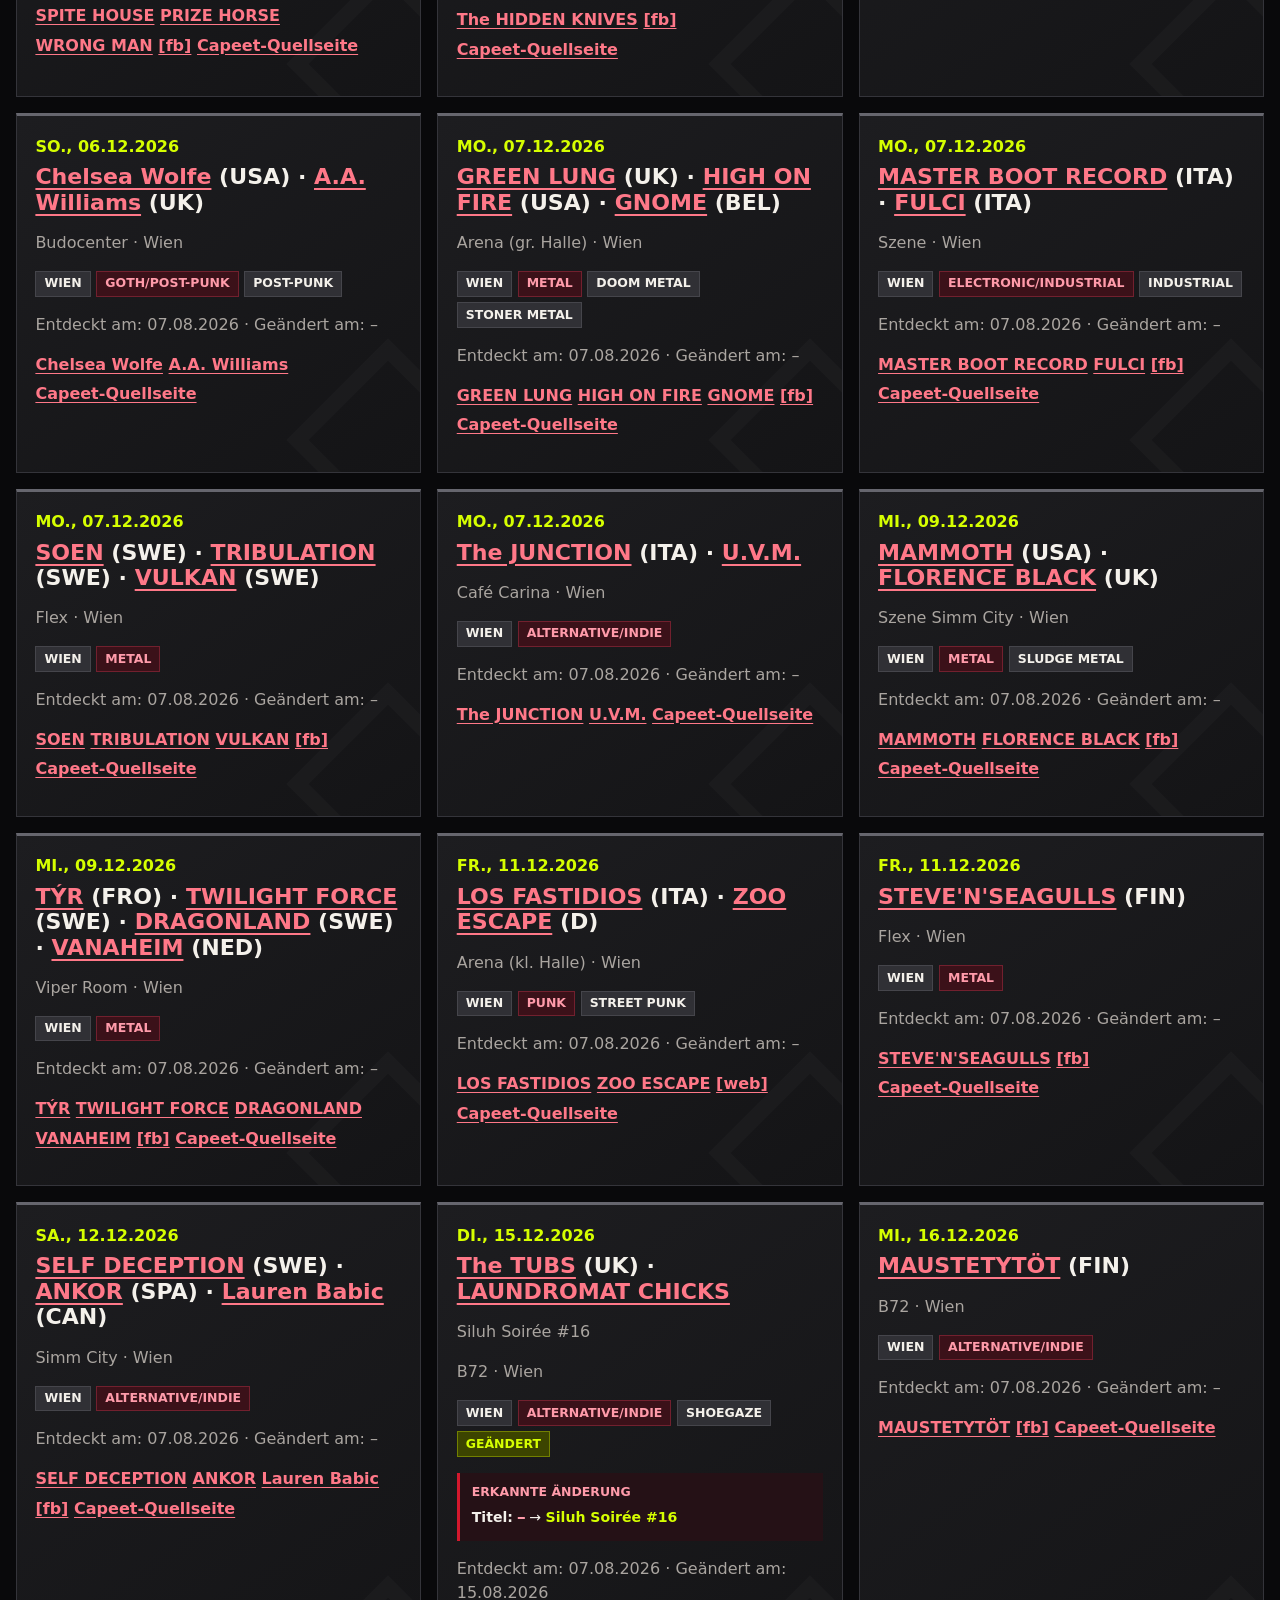
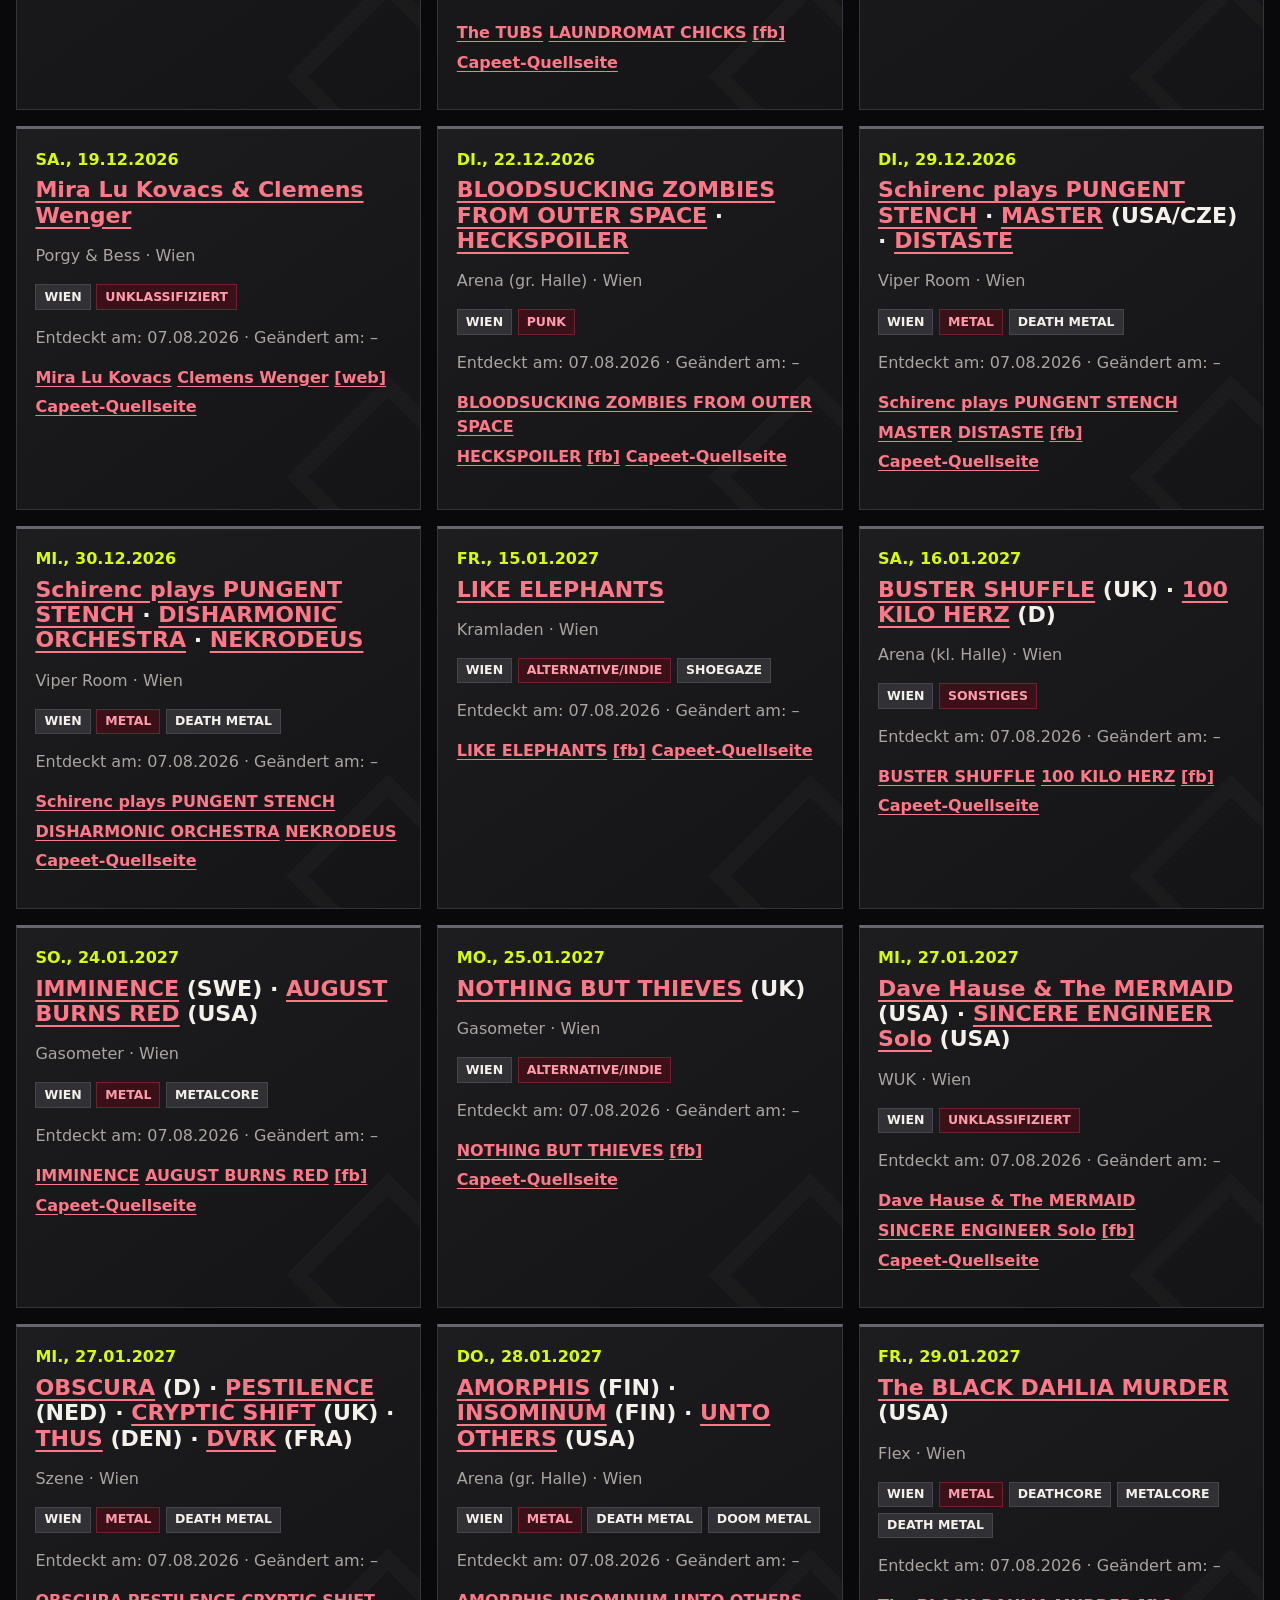
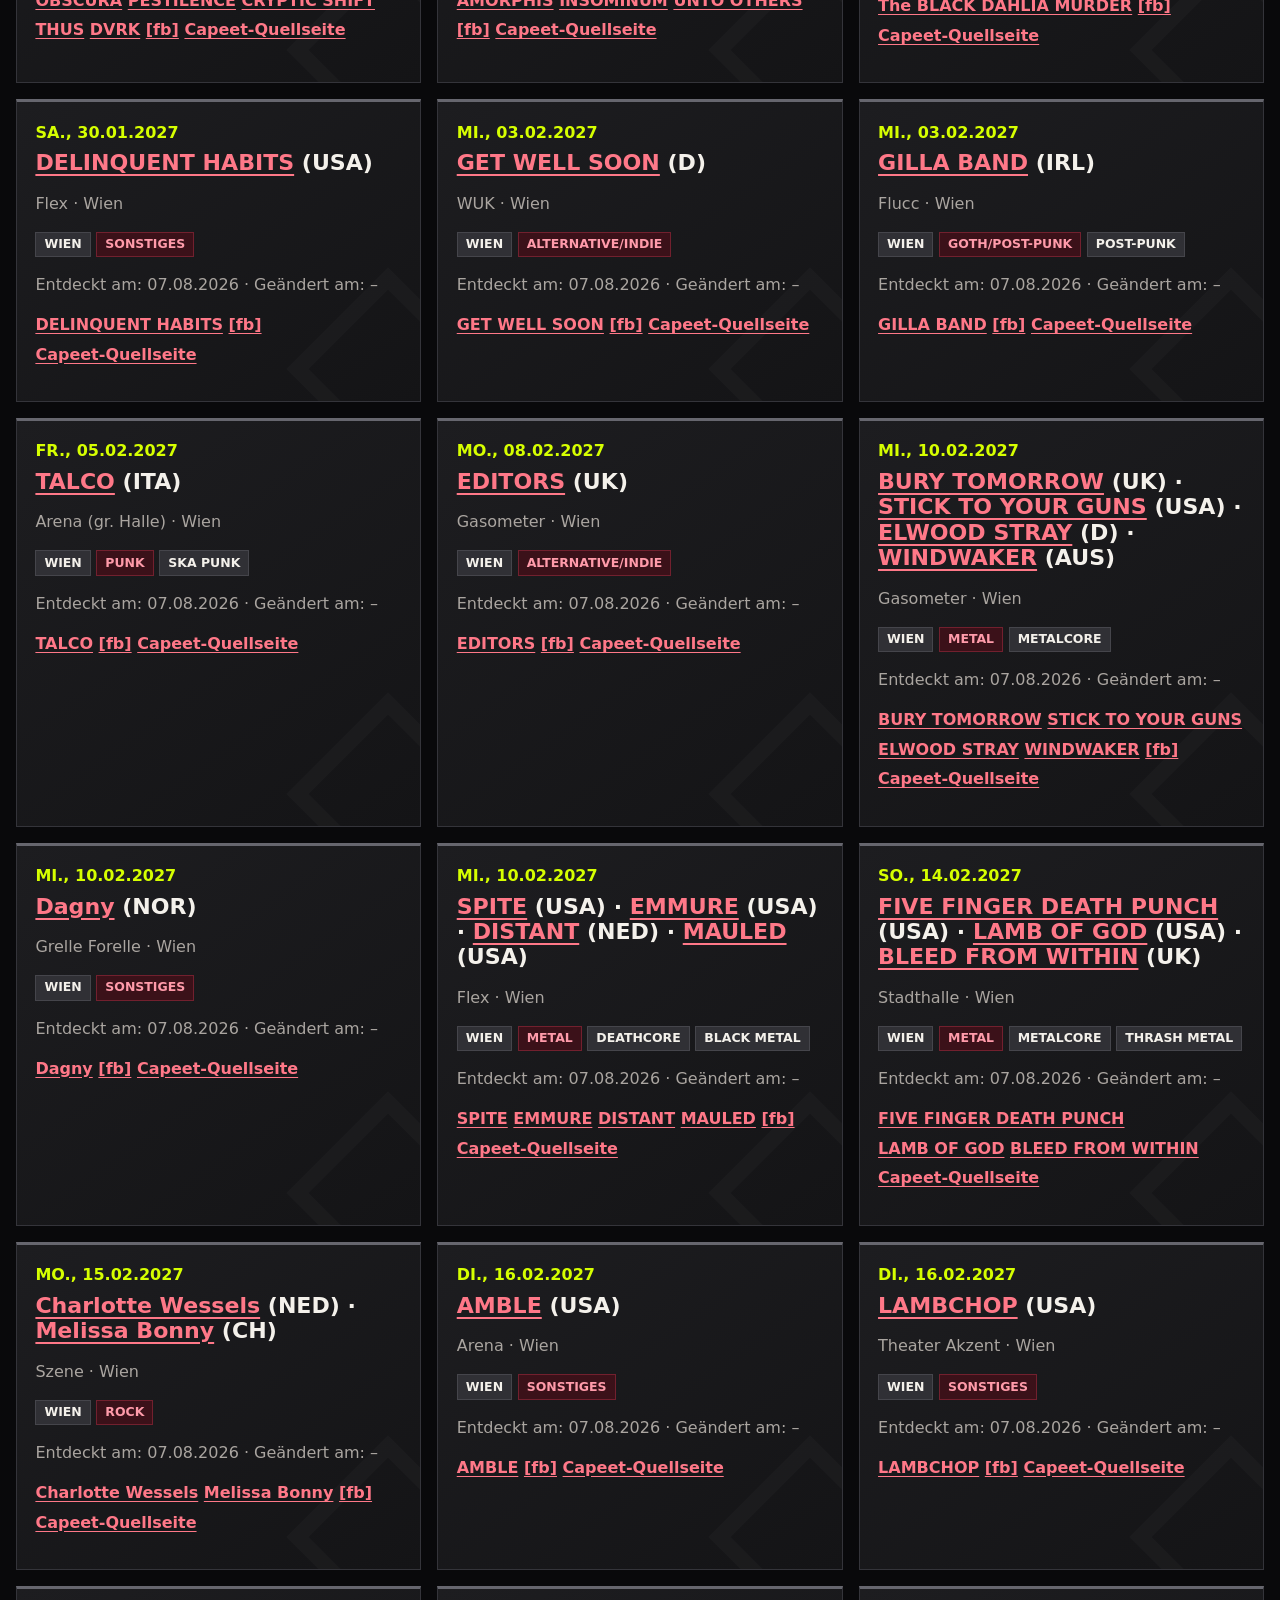
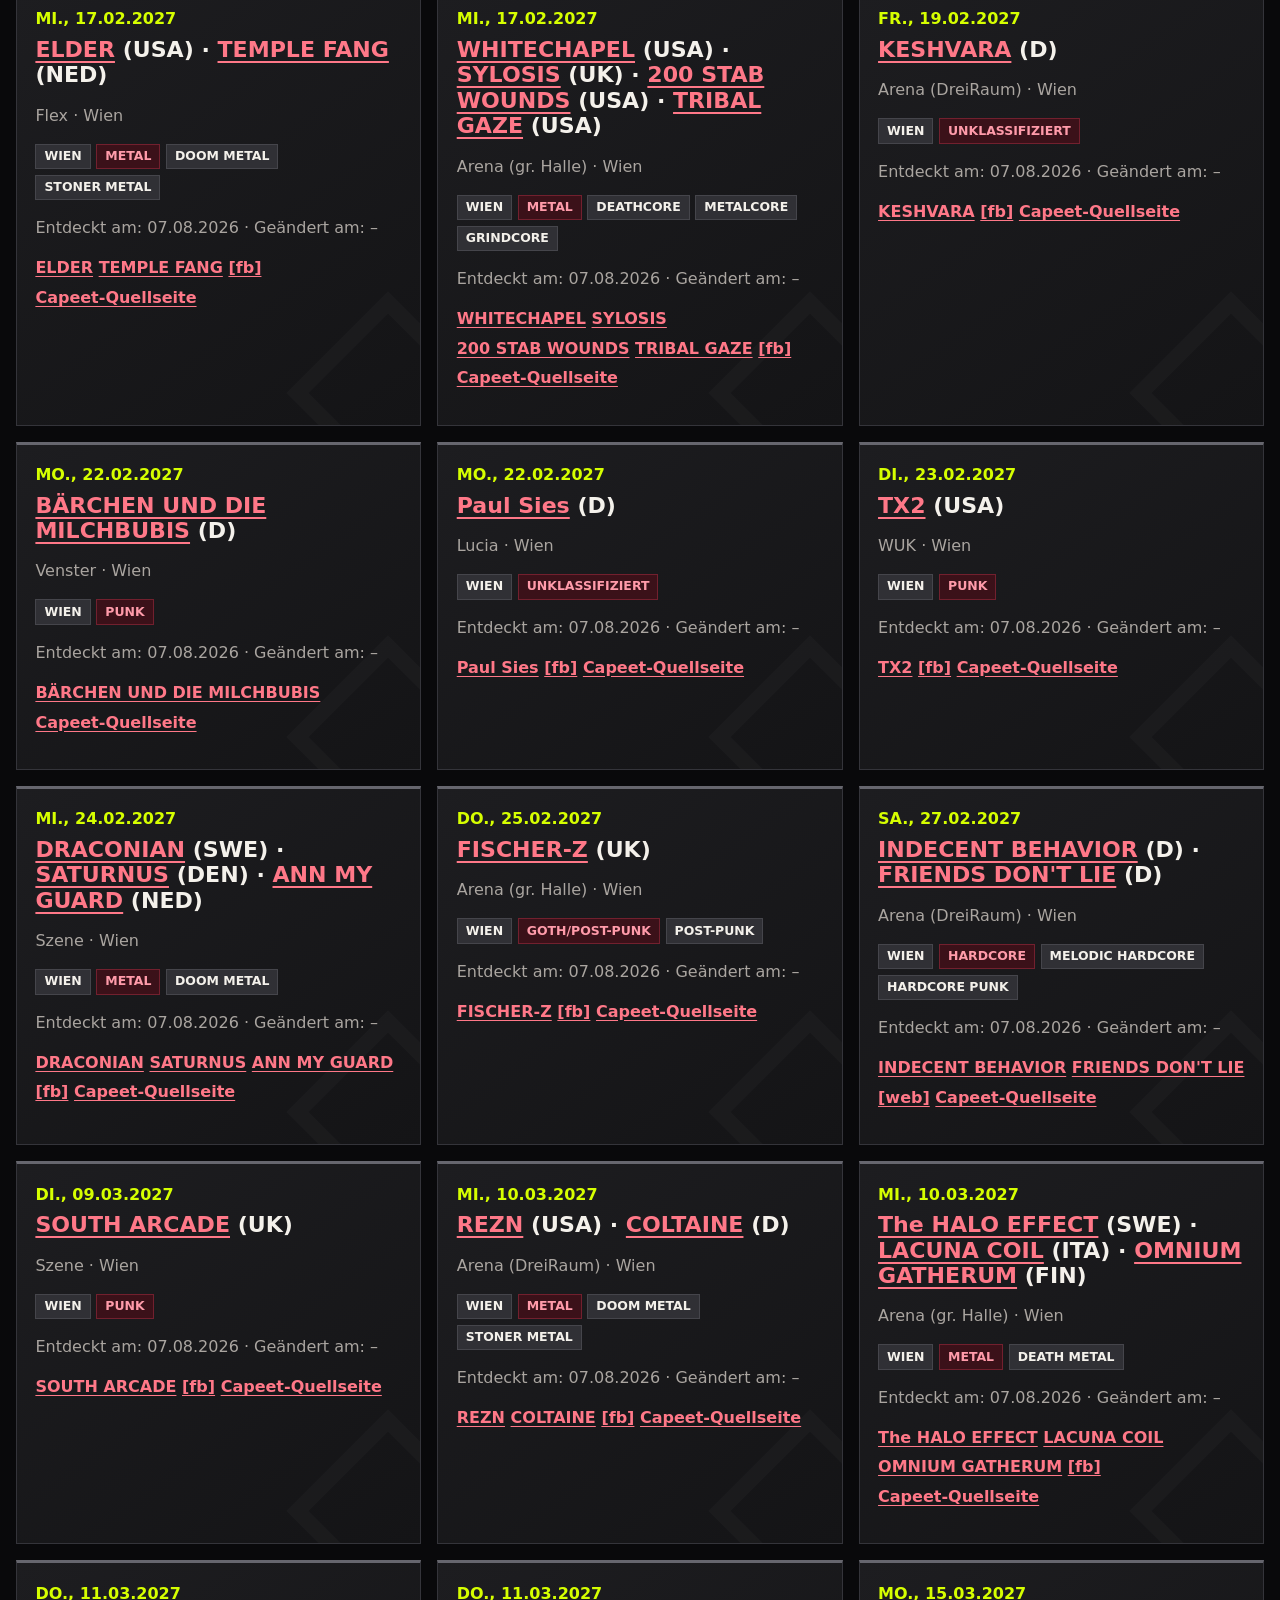
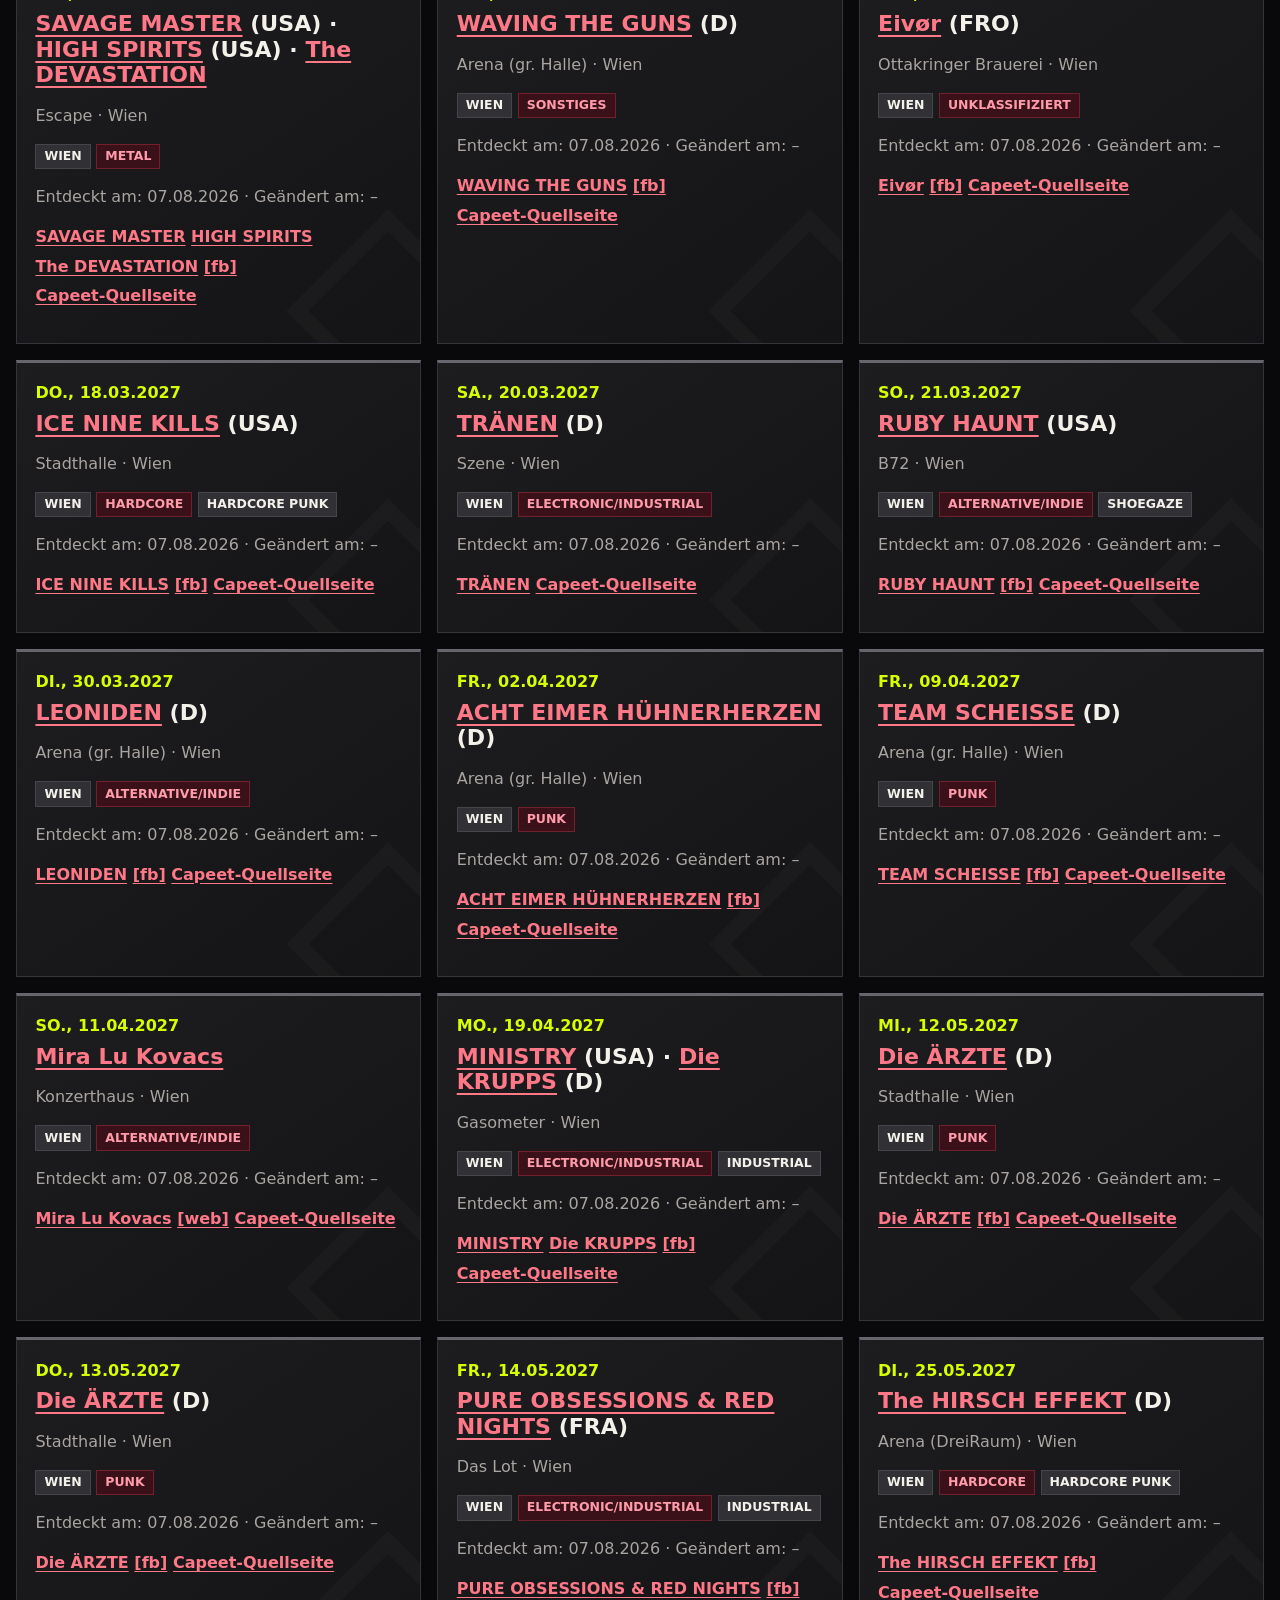
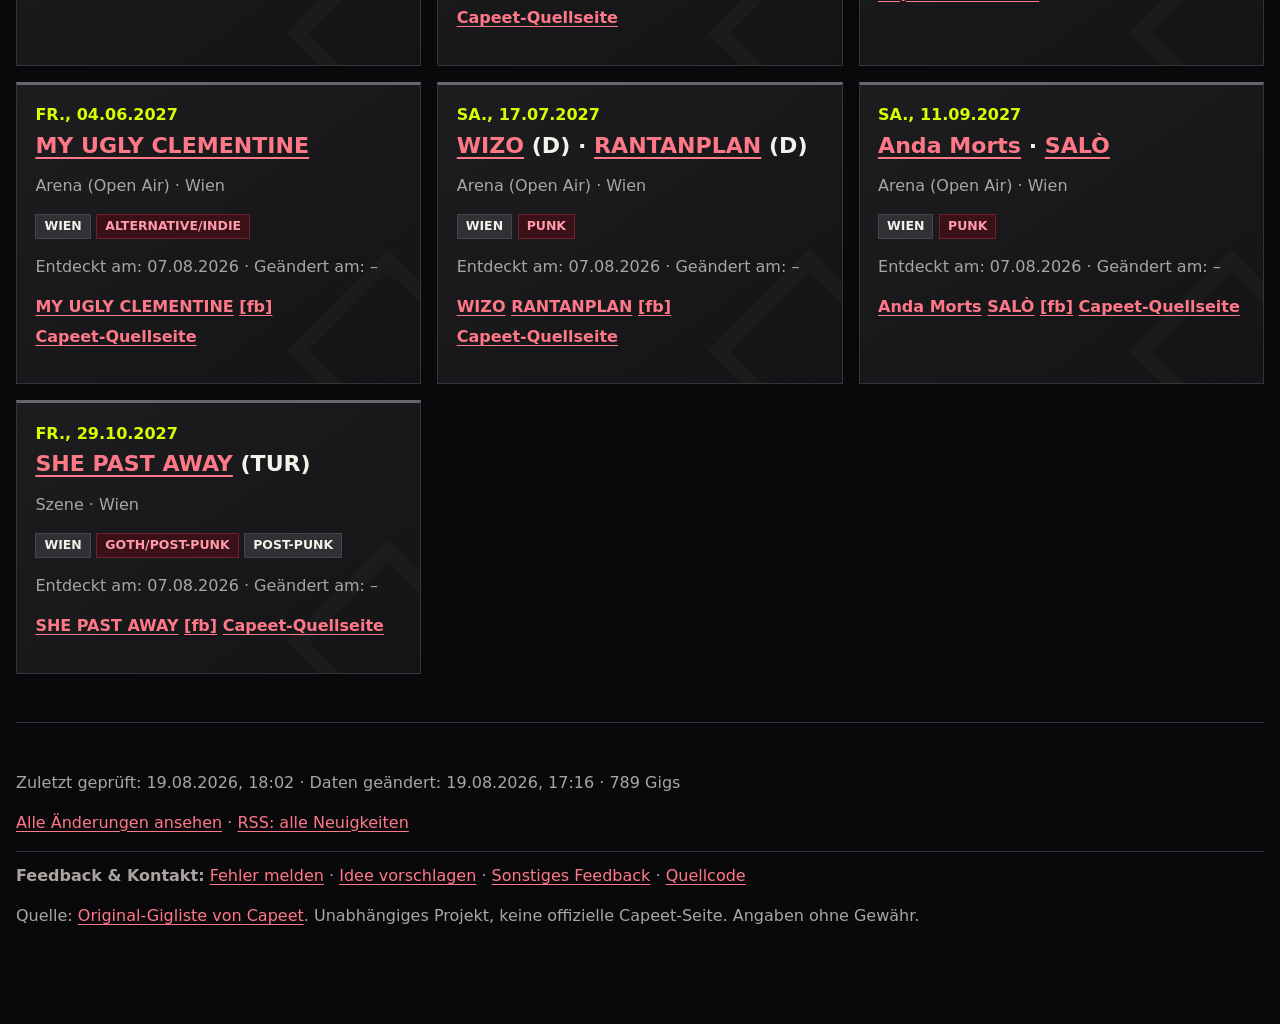
==== commit c9baa15c: "Collapse homepage banners on mobile" ====
--- a/docs/index.html
+++ b/docs/index.html
@@ -3,18 +3,18 @@
 <meta name="description" content="Aktuelle Capeet-Konzerte in Österreich, unabhängig aufbereitet und filterbar.">
 <title>Mosh Pit Crew Gig Radar</title>
 <link rel="alternate" type="application/rss+xml" title="Alle Neuigkeiten" href="feed.xml">
-<link rel="stylesheet" href="assets/styles.css"><script src="assets/app.js" defer></script></head>
+<link rel="stylesheet" href="assets/styles.css"><link rel="stylesheet" href="assets/mobile-banners.css"><script src="assets/app.js" defer></script></head>
 <body id="top"><a class="skip" href="#results">Zu den Ergebnissen</a>
 <header class="hero"><p class="eyebrow">Austria's underground radar</p><h1>Mosh Pit Crew<br><span>Gig Radar</span></h1><p class="subtitle">Punk, Hardcore, Metal &amp; mehr — gefiltert aus der Capeet-Gigliste.</p>
-<aside class="capeet-shout" aria-label="Danke an Capeet"><strong>Big shout-out to <a href="https://www.capeet.com/gigs_list.html" rel="noopener noreferrer">Capeet</a></strong><span>für die seit Jahren gepflegte österreichische Gigliste. Diese inoffizielle Ansicht macht sie nur leichter durchsuchbar. Die Quelle wird bewusst nur einmal täglich abgerufen.</span><a class="capeet-cta" href="https://www.capeet.com/gigs_list.html" rel="noopener noreferrer">Original-Gigliste bei Capeet öffnen →</a></aside>
-<nav class="status-bar" aria-label="Datenstand und Feeds"><span id="header-metadata">Datenstand wird geladen …</span><span class="nav-break" aria-hidden="true"></span><span title="Die öffentliche Capeet-Seite wird einmal pro Tag abgefragt; zwischendurch bleibt der zuletzt erfolgreiche Stand online.">Abruf: 1× täglich</span><a href="changes.html">Changelog</a><a href="https://www.capeet.com/gigs_list.html" rel="noopener noreferrer">Capeet Original</a><a href="feed.xml">Gesamt-RSS</a><details class="feed-menu"><summary>Bundesland-RSS</summary><div><a href="feeds/neu-burgenland.xml">Burgenland</a><a href="feeds/neu-karnten.xml">Kärnten</a><a href="feeds/neu-niederosterreich.xml">Niederösterreich</a><a href="feeds/neu-oberosterreich.xml">Oberösterreich</a><a href="feeds/neu-salzburg.xml">Salzburg</a><a href="feeds/neu-steiermark.xml">Steiermark</a><a href="feeds/neu-tirol.xml">Tirol</a><a href="feeds/neu-vorarlberg.xml">Vorarlberg</a><a href="feeds/neu-wien.xml">Wien</a></div></details></nav></header>
-<main><section class="controls" aria-labelledby="filter-heading"><h2 id="filter-heading">Termine filtern</h2>
+<details class="capeet-shout collapsible-banner"><summary><strong>Big shout-out to <a href="https://www.capeet.com/gigs_list.html" rel="noopener noreferrer">Capeet</a></strong><span class="banner-chevron" aria-hidden="true"></span></summary><div class="capeet-body"><span>für die seit Jahren gepflegte österreichische Gigliste. Diese inoffizielle Ansicht macht sie nur leichter durchsuchbar. Die Quelle wird bewusst nur einmal täglich abgerufen.</span><a class="capeet-cta" href="https://www.capeet.com/gigs_list.html" rel="noopener noreferrer">Original-Gigliste bei Capeet öffnen →</a></div></details>
+<details class="status-bar collapsible-banner"><summary><span id="header-metadata">Datenstand wird geladen …</span><span class="banner-chevron" aria-hidden="true"></span></summary><nav class="status-body" aria-label="Datenstand und Feeds"><span title="Die öffentliche Capeet-Seite wird einmal pro Tag abgefragt; zwischendurch bleibt der zuletzt erfolgreiche Stand online.">Abruf: 1× täglich</span><a href="changes.html">Changelog</a><a href="https://www.capeet.com/gigs_list.html" rel="noopener noreferrer">Capeet Original</a><a href="feed.xml">Gesamt-RSS</a><details class="feed-menu"><summary>Bundesland-RSS</summary><div><a href="feeds/neu-burgenland.xml">Burgenland</a><a href="feeds/neu-karnten.xml">Kärnten</a><a href="feeds/neu-niederosterreich.xml">Niederösterreich</a><a href="feeds/neu-oberosterreich.xml">Oberösterreich</a><a href="feeds/neu-salzburg.xml">Salzburg</a><a href="feeds/neu-steiermark.xml">Steiermark</a><a href="feeds/neu-tirol.xml">Tirol</a><a href="feeds/neu-vorarlberg.xml">Vorarlberg</a><a href="feeds/neu-wien.xml">Wien</a></div></details></nav></details></header>
+<main><details class="controls collapsible-banner"><summary><h2 id="filter-heading">Termine filtern</h2><span class="banner-chevron" aria-hidden="true"></span></summary><div class="controls-body" aria-labelledby="filter-heading">
 <label class="search">Volltextsuche <input id="search" type="search" placeholder="Künstler, Titel, Venue oder Ort" autocomplete="off"></label>
 <fieldset><legend>Bundesländer</legend><div class="quick"><button type="button" data-states="all">Alle</button><button type="button" data-states="none">Keine</button></div><div id="states" class="checks"></div></fieldset>
 <fieldset><legend>Genres</legend><div class="quick"><button type="button" data-genres="all">Alle</button><button type="button" data-genres="none">Keine</button></div><div id="genres" class="checks"></div></fieldset>
 <fieldset class="time-filters"><legend>Zeitraum <button class="help" type="button" title="Monat und kommende Tage können kombiniert werden. Alle Monate beziehungsweise alle kommenden Termine deaktiviert den jeweiligen Teilfilter." aria-label="Hilfe zum Zeitraumfilter">?</button></legend><label>Monat <select id="month"><option value="">Alle Monate</option></select></label><label>Kommende Tage <select id="days"><option value="">Alle kommenden Termine</option><option value="7">7 Tage</option><option value="14">14 Tage</option><option value="30">30 Tage</option><option value="60">60 Tage</option><option value="90">90 Tage</option></select></label></fieldset>
 <div class="options"><label><input id="past" type="checkbox" checked> Vergangene Gigs ausblenden</label><label><input id="cancelled" type="checkbox" checked> Abgesagte Gigs ausblenden</label><label><input id="changes" type="checkbox"> Nur neu/geändert <button class="help" type="button" title="Zeigt echte Neueinträge sowie Events, deren Line-up, Venue, Ort, Links oder Status später geändert wurden." aria-label="Erklärung zu neu und geändert">?</button></label>
-<label>Sortierung <select id="sort" aria-describedby="sort-help"><option value="discovered-desc">Hinzufügungsdatum (neueste zuerst)</option><option value="discovered-asc">Hinzufügungsdatum (älteste zuerst)</option><option value="changed-desc">Zuletzt geändert</option><option value="date-asc">Konzertdatum aufsteigend</option><option value="date-desc">Konzertdatum absteigend</option></select></label><span id="sort-help" class="hint">„Hinzufügungsdatum“ = erstmals von diesem Radar gesehen. „Zuletzt geändert“ = jüngste erkannte Revision.</span><button id="reset" type="button">Zurücksetzen</button></div></section>
+<label>Sortierung <select id="sort" aria-describedby="sort-help"><option value="discovered-desc">Hinzufügungsdatum (neueste zuerst)</option><option value="discovered-asc">Hinzufügungsdatum (älteste zuerst)</option><option value="changed-desc">Zuletzt geändert</option><option value="date-asc">Konzertdatum aufsteigend</option><option value="date-desc">Konzertdatum absteigend</option></select></label><span id="sort-help" class="hint">„Hinzufügungsdatum“ = erstmals von diesem Radar gesehen. „Zuletzt geändert“ = jüngste erkannte Revision.</span><button id="reset" type="button">Zurücksetzen</button></div></div></details>
 <div class="results-toolbar"><p id="count" class="count" role="status" aria-live="polite">Termine werden geladen …</p><div class="view-toggle" role="group" aria-label="Darstellung"><button type="button" data-view="grid" aria-pressed="true">Kacheln</button><button type="button" data-view="list" aria-pressed="false">Liste</button></div></div><section id="results" class="cards" aria-label="Konzerte"></section>
 <noscript>Die filterbare Liste benötigt JavaScript. Änderungen stehen auch im <a href="feed.xml">RSS-Feed</a>.</noscript></main>
 <a class="back-top" href="#top" aria-label="Zurück zum Seitenanfang">↑ Nach oben</a><footer><p id="metadata">Datenstand wird geladen …</p><p class="feeds"><a href="changes.html">Alle Änderungen ansehen</a> · <a href="feed.xml">RSS: alle Neuigkeiten</a></p>
--- a/docs/assets/mobile-banners.css
+++ b/docs/assets/mobile-banners.css
@@ -0,0 +1 @@
+.collapsible-banner{display:block}.collapsible-banner>summary{display:flex;align-items:center;justify-content:space-between;gap:1rem;cursor:pointer;list-style:none}.collapsible-banner>summary::-webkit-details-marker{display:none}.banner-chevron{flex:0 0 .7rem;width:.7rem;height:.7rem;border-right:2px solid currentColor;border-bottom:2px solid currentColor;transform:rotate(45deg);transition:transform .15s ease}.collapsible-banner[open] .banner-chevron{transform:rotate(225deg)}.capeet-body,.status-body{display:flex;flex-wrap:wrap;align-items:center;gap:.65rem 1.1rem;margin-top:.65rem}.capeet-body>span{color:var(--muted);flex:1}.controls-body{display:grid;grid-template-columns:repeat(2,minmax(0,1fr));gap:1.15rem;margin-top:1.15rem}@media(max-width:900px){.capeet-body{align-items:flex-start;flex-direction:column}}@media(max-width:760px){.collapsible-banner>summary{min-height:2.75rem}.capeet-shout{padding:.6rem .8rem}.capeet-shout summary strong{white-space:normal}.status-bar{padding:.55rem .8rem}.status-bar>summary{align-items:flex-start}.status-body{align-items:flex-start;flex-direction:column;padding-top:.3rem;border-top:1px solid #0b0b0c44}.controls{padding:.7rem 1rem}.controls-body{grid-template-columns:1fr;margin-top:1rem}}
